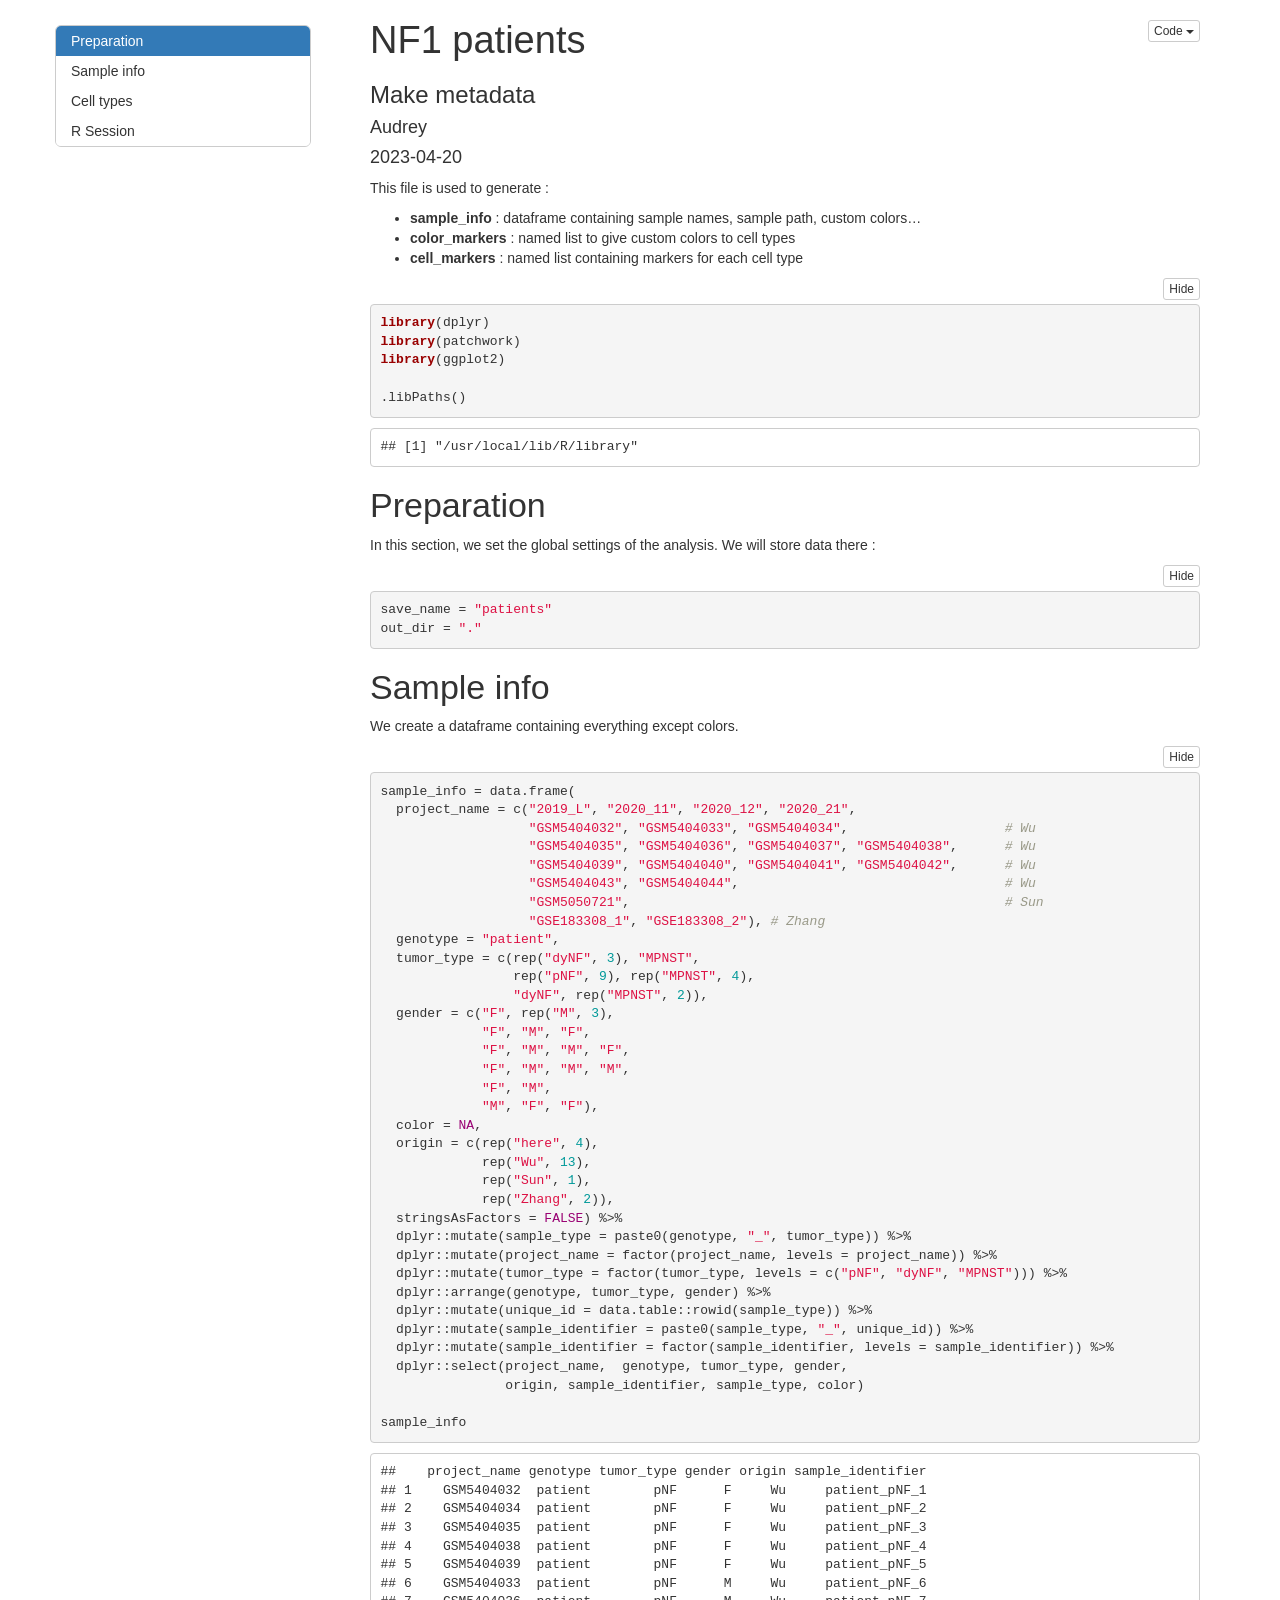
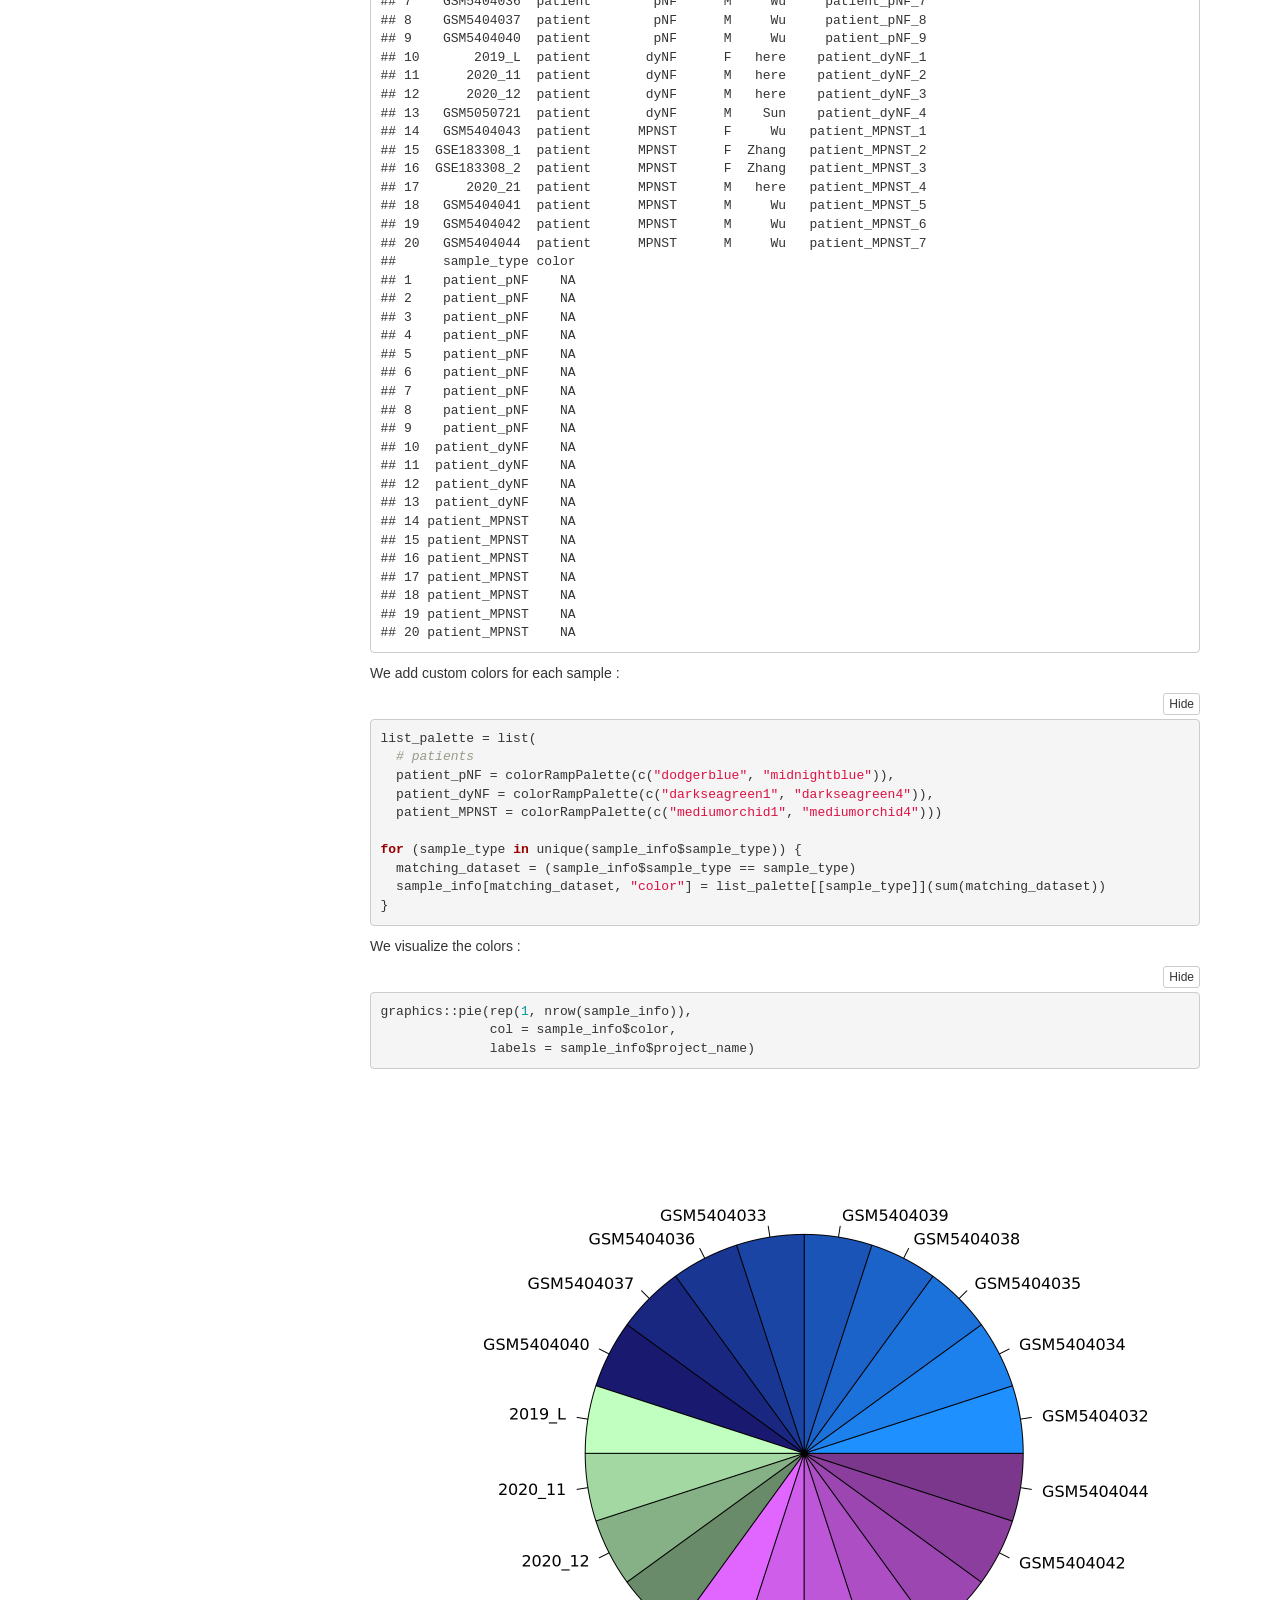
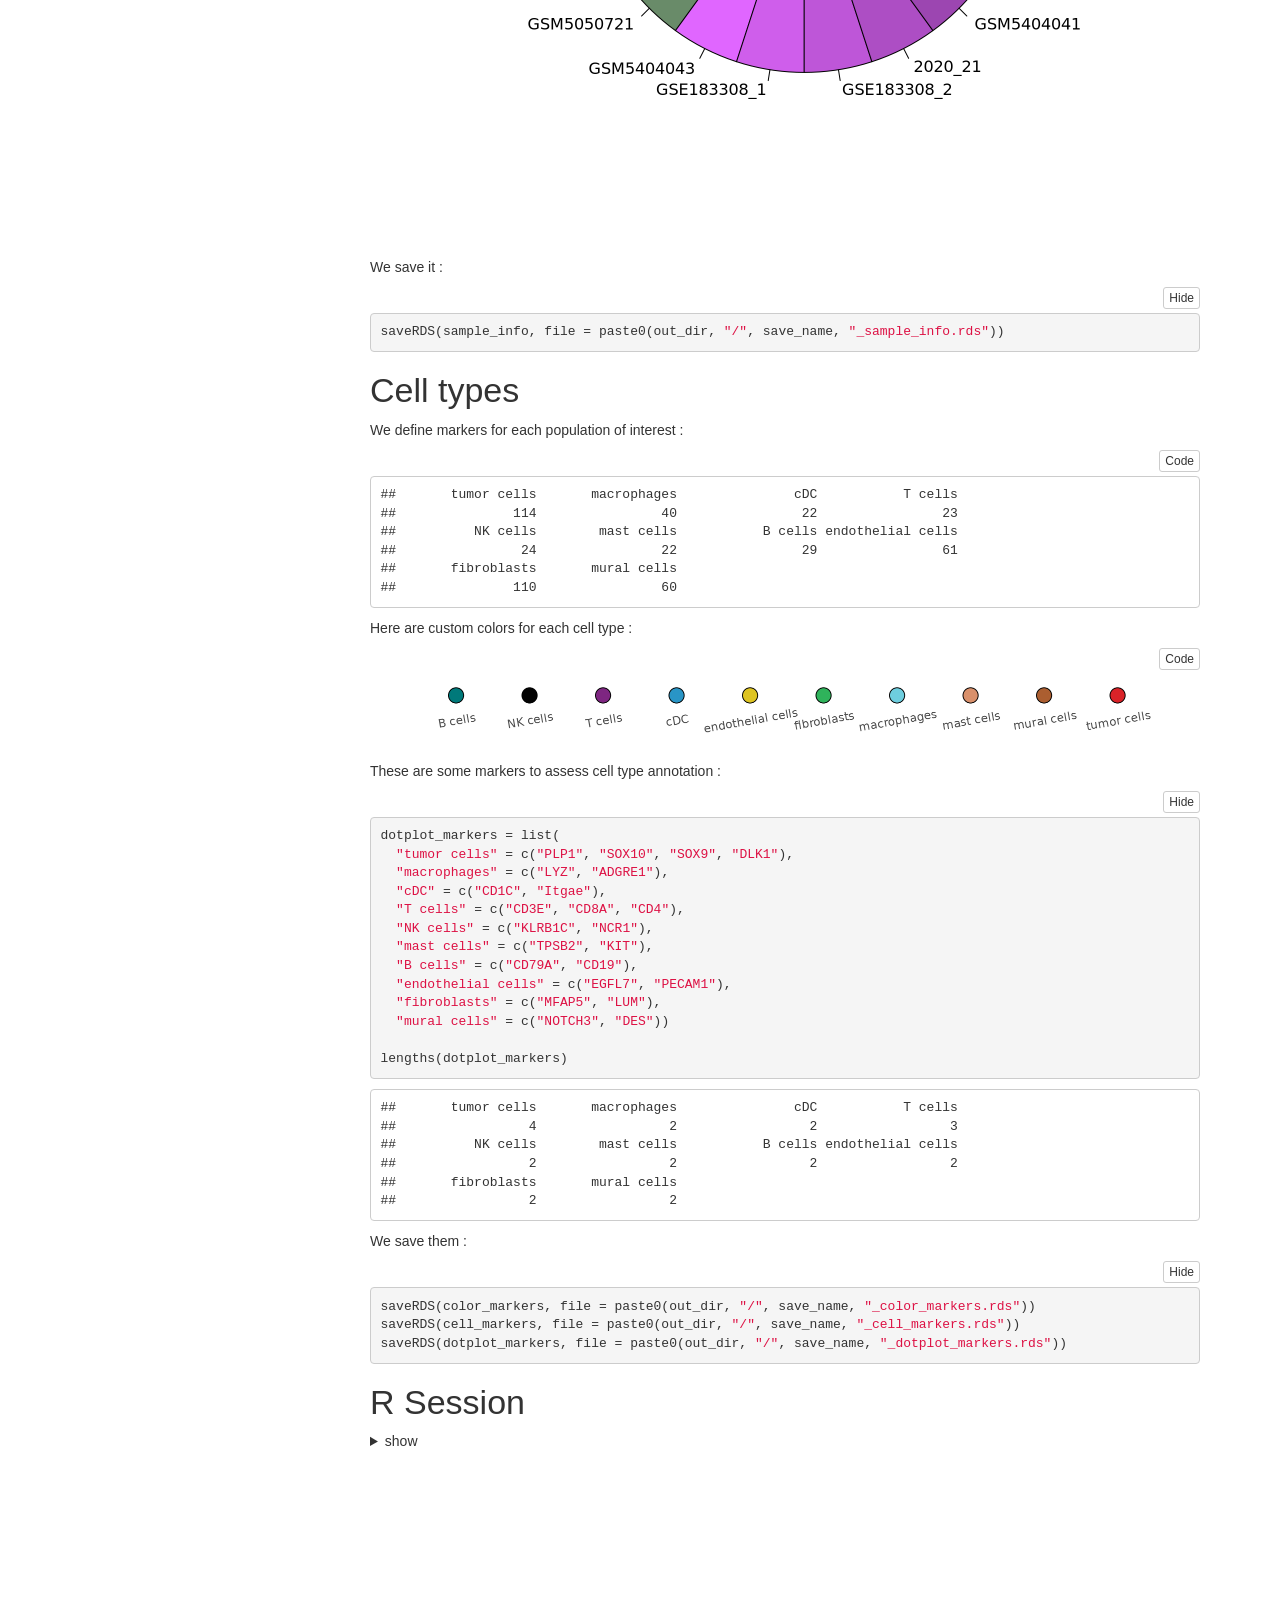
==== 2_patients/1_metadata/1_build_metadata.html @ 5255c6df "Mice tumor cells and patients" ====
<!DOCTYPE html>

<html>

<head>

<meta charset="utf-8" />
<meta name="generator" content="pandoc" />
<meta http-equiv="X-UA-Compatible" content="IE=EDGE" />


<meta name="author" content="Audrey" />

<meta name="date" content="2023-04-20" />

<title>NF1 patients</title>

<script>// Pandoc 2.9 adds attributes on both header and div. We remove the former (to
// be compatible with the behavior of Pandoc < 2.8).
document.addEventListener('DOMContentLoaded', function(e) {
  var hs = document.querySelectorAll("div.section[class*='level'] > :first-child");
  var i, h, a;
  for (i = 0; i < hs.length; i++) {
    h = hs[i];
    if (!/^h[1-6]$/i.test(h.tagName)) continue;  // it should be a header h1-h6
    a = h.attributes;
    while (a.length > 0) h.removeAttribute(a[0].name);
  }
});
</script>
<script>/*! jQuery v3.6.0 | (c) OpenJS Foundation and other contributors | jquery.org/license */
!function(e,t){"use strict";"object"==typeof module&&"object"==typeof module.exports?module.exports=e.document?t(e,!0):function(e){if(!e.document)throw new Error("jQuery requires a window with a document");return t(e)}:t(e)}("undefined"!=typeof window?window:this,function(C,e){"use strict";var t=[],r=Object.getPrototypeOf,s=t.slice,g=t.flat?function(e){return t.flat.call(e)}:function(e){return t.concat.apply([],e)},u=t.push,i=t.indexOf,n={},o=n.toString,v=n.hasOwnProperty,a=v.toString,l=a.call(Object),y={},m=function(e){return"function"==typeof e&&"number"!=typeof e.nodeType&&"function"!=typeof e.item},x=function(e){return null!=e&&e===e.window},E=C.document,c={type:!0,src:!0,nonce:!0,noModule:!0};function b(e,t,n){var r,i,o=(n=n||E).createElement("script");if(o.text=e,t)for(r in c)(i=t[r]||t.getAttribute&&t.getAttribute(r))&&o.setAttribute(r,i);n.head.appendChild(o).parentNode.removeChild(o)}function w(e){return null==e?e+"":"object"==typeof e||"function"==typeof e?n[o.call(e)]||"object":typeof e}var f="3.6.0",S=function(e,t){return new S.fn.init(e,t)};function p(e){var t=!!e&&"length"in e&&e.length,n=w(e);return!m(e)&&!x(e)&&("array"===n||0===t||"number"==typeof t&&0<t&&t-1 in e)}S.fn=S.prototype={jquery:f,constructor:S,length:0,toArray:function(){return s.call(this)},get:function(e){return null==e?s.call(this):e<0?this[e+this.length]:this[e]},pushStack:function(e){var t=S.merge(this.constructor(),e);return t.prevObject=this,t},each:function(e){return S.each(this,e)},map:function(n){return this.pushStack(S.map(this,function(e,t){return n.call(e,t,e)}))},slice:function(){return this.pushStack(s.apply(this,arguments))},first:function(){return this.eq(0)},last:function(){return this.eq(-1)},even:function(){return this.pushStack(S.grep(this,function(e,t){return(t+1)%2}))},odd:function(){return this.pushStack(S.grep(this,function(e,t){return t%2}))},eq:function(e){var t=this.length,n=+e+(e<0?t:0);return this.pushStack(0<=n&&n<t?[this[n]]:[])},end:function(){return this.prevObject||this.constructor()},push:u,sort:t.sort,splice:t.splice},S.extend=S.fn.extend=function(){var e,t,n,r,i,o,a=arguments[0]||{},s=1,u=arguments.length,l=!1;for("boolean"==typeof a&&(l=a,a=arguments[s]||{},s++),"object"==typeof a||m(a)||(a={}),s===u&&(a=this,s--);s<u;s++)if(null!=(e=arguments[s]))for(t in e)r=e[t],"__proto__"!==t&&a!==r&&(l&&r&&(S.isPlainObject(r)||(i=Array.isArray(r)))?(n=a[t],o=i&&!Array.isArray(n)?[]:i||S.isPlainObject(n)?n:{},i=!1,a[t]=S.extend(l,o,r)):void 0!==r&&(a[t]=r));return a},S.extend({expando:"jQuery"+(f+Math.random()).replace(/\D/g,""),isReady:!0,error:function(e){throw new Error(e)},noop:function(){},isPlainObject:function(e){var t,n;return!(!e||"[object Object]"!==o.call(e))&&(!(t=r(e))||"function"==typeof(n=v.call(t,"constructor")&&t.constructor)&&a.call(n)===l)},isEmptyObject:function(e){var t;for(t in e)return!1;return!0},globalEval:function(e,t,n){b(e,{nonce:t&&t.nonce},n)},each:function(e,t){var n,r=0;if(p(e)){for(n=e.length;r<n;r++)if(!1===t.call(e[r],r,e[r]))break}else for(r in e)if(!1===t.call(e[r],r,e[r]))break;return e},makeArray:function(e,t){var n=t||[];return null!=e&&(p(Object(e))?S.merge(n,"string"==typeof e?[e]:e):u.call(n,e)),n},inArray:function(e,t,n){return null==t?-1:i.call(t,e,n)},merge:function(e,t){for(var n=+t.length,r=0,i=e.length;r<n;r++)e[i++]=t[r];return e.length=i,e},grep:function(e,t,n){for(var r=[],i=0,o=e.length,a=!n;i<o;i++)!t(e[i],i)!==a&&r.push(e[i]);return r},map:function(e,t,n){var r,i,o=0,a=[];if(p(e))for(r=e.length;o<r;o++)null!=(i=t(e[o],o,n))&&a.push(i);else for(o in e)null!=(i=t(e[o],o,n))&&a.push(i);return g(a)},guid:1,support:y}),"function"==typeof Symbol&&(S.fn[Symbol.iterator]=t[Symbol.iterator]),S.each("Boolean Number String Function Array Date RegExp Object Error Symbol".split(" "),function(e,t){n["[object "+t+"]"]=t.toLowerCase()});var d=function(n){var e,d,b,o,i,h,f,g,w,u,l,T,C,a,E,v,s,c,y,S="sizzle"+1*new Date,p=n.document,k=0,r=0,m=ue(),x=ue(),A=ue(),N=ue(),j=function(e,t){return e===t&&(l=!0),0},D={}.hasOwnProperty,t=[],q=t.pop,L=t.push,H=t.push,O=t.slice,P=function(e,t){for(var n=0,r=e.length;n<r;n++)if(e[n]===t)return n;return-1},R="checked|selected|async|autofocus|autoplay|controls|defer|disabled|hidden|ismap|loop|multiple|open|readonly|required|scoped",M="[\\x20\\t\\r\\n\\f]",I="(?:\\\\[\\da-fA-F]{1,6}"+M+"?|\\\\[^\\r\\n\\f]|[\\w-]|[^\0-\\x7f])+",W="\\["+M+"*("+I+")(?:"+M+"*([*^$|!~]?=)"+M+"*(?:'((?:\\\\.|[^\\\\'])*)'|\"((?:\\\\.|[^\\\\\"])*)\"|("+I+"))|)"+M+"*\\]",F=":("+I+")(?:\\((('((?:\\\\.|[^\\\\'])*)'|\"((?:\\\\.|[^\\\\\"])*)\")|((?:\\\\.|[^\\\\()[\\]]|"+W+")*)|.*)\\)|)",B=new RegExp(M+"+","g"),$=new RegExp("^"+M+"+|((?:^|[^\\\\])(?:\\\\.)*)"+M+"+$","g"),_=new RegExp("^"+M+"*,"+M+"*"),z=new RegExp("^"+M+"*([>+~]|"+M+")"+M+"*"),U=new RegExp(M+"|>"),X=new RegExp(F),V=new RegExp("^"+I+"$"),G={ID:new RegExp("^#("+I+")"),CLASS:new RegExp("^\\.("+I+")"),TAG:new RegExp("^("+I+"|[*])"),ATTR:new RegExp("^"+W),PSEUDO:new RegExp("^"+F),CHILD:new RegExp("^:(only|first|last|nth|nth-last)-(child|of-type)(?:\\("+M+"*(even|odd|(([+-]|)(\\d*)n|)"+M+"*(?:([+-]|)"+M+"*(\\d+)|))"+M+"*\\)|)","i"),bool:new RegExp("^(?:"+R+")$","i"),needsContext:new RegExp("^"+M+"*[>+~]|:(even|odd|eq|gt|lt|nth|first|last)(?:\\("+M+"*((?:-\\d)?\\d*)"+M+"*\\)|)(?=[^-]|$)","i")},Y=/HTML$/i,Q=/^(?:input|select|textarea|button)$/i,J=/^h\d$/i,K=/^[^{]+\{\s*\[native \w/,Z=/^(?:#([\w-]+)|(\w+)|\.([\w-]+))$/,ee=/[+~]/,te=new RegExp("\\\\[\\da-fA-F]{1,6}"+M+"?|\\\\([^\\r\\n\\f])","g"),ne=function(e,t){var n="0x"+e.slice(1)-65536;return t||(n<0?String.fromCharCode(n+65536):String.fromCharCode(n>>10|55296,1023&n|56320))},re=/([\0-\x1f\x7f]|^-?\d)|^-$|[^\0-\x1f\x7f-\uFFFF\w-]/g,ie=function(e,t){return t?"\0"===e?"\ufffd":e.slice(0,-1)+"\\"+e.charCodeAt(e.length-1).toString(16)+" ":"\\"+e},oe=function(){T()},ae=be(function(e){return!0===e.disabled&&"fieldset"===e.nodeName.toLowerCase()},{dir:"parentNode",next:"legend"});try{H.apply(t=O.call(p.childNodes),p.childNodes),t[p.childNodes.length].nodeType}catch(e){H={apply:t.length?function(e,t){L.apply(e,O.call(t))}:function(e,t){var n=e.length,r=0;while(e[n++]=t[r++]);e.length=n-1}}}function se(t,e,n,r){var i,o,a,s,u,l,c,f=e&&e.ownerDocument,p=e?e.nodeType:9;if(n=n||[],"string"!=typeof t||!t||1!==p&&9!==p&&11!==p)return n;if(!r&&(T(e),e=e||C,E)){if(11!==p&&(u=Z.exec(t)))if(i=u[1]){if(9===p){if(!(a=e.getElementById(i)))return n;if(a.id===i)return n.push(a),n}else if(f&&(a=f.getElementById(i))&&y(e,a)&&a.id===i)return n.push(a),n}else{if(u[2])return H.apply(n,e.getElementsByTagName(t)),n;if((i=u[3])&&d.getElementsByClassName&&e.getElementsByClassName)return H.apply(n,e.getElementsByClassName(i)),n}if(d.qsa&&!N[t+" "]&&(!v||!v.test(t))&&(1!==p||"object"!==e.nodeName.toLowerCase())){if(c=t,f=e,1===p&&(U.test(t)||z.test(t))){(f=ee.test(t)&&ye(e.parentNode)||e)===e&&d.scope||((s=e.getAttribute("id"))?s=s.replace(re,ie):e.setAttribute("id",s=S)),o=(l=h(t)).length;while(o--)l[o]=(s?"#"+s:":scope")+" "+xe(l[o]);c=l.join(",")}try{return H.apply(n,f.querySelectorAll(c)),n}catch(e){N(t,!0)}finally{s===S&&e.removeAttribute("id")}}}return g(t.replace($,"$1"),e,n,r)}function ue(){var r=[];return function e(t,n){return r.push(t+" ")>b.cacheLength&&delete e[r.shift()],e[t+" "]=n}}function le(e){return e[S]=!0,e}function ce(e){var t=C.createElement("fieldset");try{return!!e(t)}catch(e){return!1}finally{t.parentNode&&t.parentNode.removeChild(t),t=null}}function fe(e,t){var n=e.split("|"),r=n.length;while(r--)b.attrHandle[n[r]]=t}function pe(e,t){var n=t&&e,r=n&&1===e.nodeType&&1===t.nodeType&&e.sourceIndex-t.sourceIndex;if(r)return r;if(n)while(n=n.nextSibling)if(n===t)return-1;return e?1:-1}function de(t){return function(e){return"input"===e.nodeName.toLowerCase()&&e.type===t}}function he(n){return function(e){var t=e.nodeName.toLowerCase();return("input"===t||"button"===t)&&e.type===n}}function ge(t){return function(e){return"form"in e?e.parentNode&&!1===e.disabled?"label"in e?"label"in e.parentNode?e.parentNode.disabled===t:e.disabled===t:e.isDisabled===t||e.isDisabled!==!t&&ae(e)===t:e.disabled===t:"label"in e&&e.disabled===t}}function ve(a){return le(function(o){return o=+o,le(function(e,t){var n,r=a([],e.length,o),i=r.length;while(i--)e[n=r[i]]&&(e[n]=!(t[n]=e[n]))})})}function ye(e){return e&&"undefined"!=typeof e.getElementsByTagName&&e}for(e in d=se.support={},i=se.isXML=function(e){var t=e&&e.namespaceURI,n=e&&(e.ownerDocument||e).documentElement;return!Y.test(t||n&&n.nodeName||"HTML")},T=se.setDocument=function(e){var t,n,r=e?e.ownerDocument||e:p;return r!=C&&9===r.nodeType&&r.documentElement&&(a=(C=r).documentElement,E=!i(C),p!=C&&(n=C.defaultView)&&n.top!==n&&(n.addEventListener?n.addEventListener("unload",oe,!1):n.attachEvent&&n.attachEvent("onunload",oe)),d.scope=ce(function(e){return a.appendChild(e).appendChild(C.createElement("div")),"undefined"!=typeof e.querySelectorAll&&!e.querySelectorAll(":scope fieldset div").length}),d.attributes=ce(function(e){return e.className="i",!e.getAttribute("className")}),d.getElementsByTagName=ce(function(e){return e.appendChild(C.createComment("")),!e.getElementsByTagName("*").length}),d.getElementsByClassName=K.test(C.getElementsByClassName),d.getById=ce(function(e){return a.appendChild(e).id=S,!C.getElementsByName||!C.getElementsByName(S).length}),d.getById?(b.filter.ID=function(e){var t=e.replace(te,ne);return function(e){return e.getAttribute("id")===t}},b.find.ID=function(e,t){if("undefined"!=typeof t.getElementById&&E){var n=t.getElementById(e);return n?[n]:[]}}):(b.filter.ID=function(e){var n=e.replace(te,ne);return function(e){var t="undefined"!=typeof e.getAttributeNode&&e.getAttributeNode("id");return t&&t.value===n}},b.find.ID=function(e,t){if("undefined"!=typeof t.getElementById&&E){var n,r,i,o=t.getElementById(e);if(o){if((n=o.getAttributeNode("id"))&&n.value===e)return[o];i=t.getElementsByName(e),r=0;while(o=i[r++])if((n=o.getAttributeNode("id"))&&n.value===e)return[o]}return[]}}),b.find.TAG=d.getElementsByTagName?function(e,t){return"undefined"!=typeof t.getElementsByTagName?t.getElementsByTagName(e):d.qsa?t.querySelectorAll(e):void 0}:function(e,t){var n,r=[],i=0,o=t.getElementsByTagName(e);if("*"===e){while(n=o[i++])1===n.nodeType&&r.push(n);return r}return o},b.find.CLASS=d.getElementsByClassName&&function(e,t){if("undefined"!=typeof t.getElementsByClassName&&E)return t.getElementsByClassName(e)},s=[],v=[],(d.qsa=K.test(C.querySelectorAll))&&(ce(function(e){var t;a.appendChild(e).innerHTML="<a id='"+S+"'></a><select id='"+S+"-\r\\' msallowcapture=''><option selected=''></option></select>",e.querySelectorAll("[msallowcapture^='']").length&&v.push("[*^$]="+M+"*(?:''|\"\")"),e.querySelectorAll("[selected]").length||v.push("\\["+M+"*(?:value|"+R+")"),e.querySelectorAll("[id~="+S+"-]").length||v.push("~="),(t=C.createElement("input")).setAttribute("name",""),e.appendChild(t),e.querySelectorAll("[name='']").length||v.push("\\["+M+"*name"+M+"*="+M+"*(?:''|\"\")"),e.querySelectorAll(":checked").length||v.push(":checked"),e.querySelectorAll("a#"+S+"+*").length||v.push(".#.+[+~]"),e.querySelectorAll("\\\f"),v.push("[\\r\\n\\f]")}),ce(function(e){e.innerHTML="<a href='' disabled='disabled'></a><select disabled='disabled'><option/></select>";var t=C.createElement("input");t.setAttribute("type","hidden"),e.appendChild(t).setAttribute("name","D"),e.querySelectorAll("[name=d]").length&&v.push("name"+M+"*[*^$|!~]?="),2!==e.querySelectorAll(":enabled").length&&v.push(":enabled",":disabled"),a.appendChild(e).disabled=!0,2!==e.querySelectorAll(":disabled").length&&v.push(":enabled",":disabled"),e.querySelectorAll("*,:x"),v.push(",.*:")})),(d.matchesSelector=K.test(c=a.matches||a.webkitMatchesSelector||a.mozMatchesSelector||a.oMatchesSelector||a.msMatchesSelector))&&ce(function(e){d.disconnectedMatch=c.call(e,"*"),c.call(e,"[s!='']:x"),s.push("!=",F)}),v=v.length&&new RegExp(v.join("|")),s=s.length&&new RegExp(s.join("|")),t=K.test(a.compareDocumentPosition),y=t||K.test(a.contains)?function(e,t){var n=9===e.nodeType?e.documentElement:e,r=t&&t.parentNode;return e===r||!(!r||1!==r.nodeType||!(n.contains?n.contains(r):e.compareDocumentPosition&&16&e.compareDocumentPosition(r)))}:function(e,t){if(t)while(t=t.parentNode)if(t===e)return!0;return!1},j=t?function(e,t){if(e===t)return l=!0,0;var n=!e.compareDocumentPosition-!t.compareDocumentPosition;return n||(1&(n=(e.ownerDocument||e)==(t.ownerDocument||t)?e.compareDocumentPosition(t):1)||!d.sortDetached&&t.compareDocumentPosition(e)===n?e==C||e.ownerDocument==p&&y(p,e)?-1:t==C||t.ownerDocument==p&&y(p,t)?1:u?P(u,e)-P(u,t):0:4&n?-1:1)}:function(e,t){if(e===t)return l=!0,0;var n,r=0,i=e.parentNode,o=t.parentNode,a=[e],s=[t];if(!i||!o)return e==C?-1:t==C?1:i?-1:o?1:u?P(u,e)-P(u,t):0;if(i===o)return pe(e,t);n=e;while(n=n.parentNode)a.unshift(n);n=t;while(n=n.parentNode)s.unshift(n);while(a[r]===s[r])r++;return r?pe(a[r],s[r]):a[r]==p?-1:s[r]==p?1:0}),C},se.matches=function(e,t){return se(e,null,null,t)},se.matchesSelector=function(e,t){if(T(e),d.matchesSelector&&E&&!N[t+" "]&&(!s||!s.test(t))&&(!v||!v.test(t)))try{var n=c.call(e,t);if(n||d.disconnectedMatch||e.document&&11!==e.document.nodeType)return n}catch(e){N(t,!0)}return 0<se(t,C,null,[e]).length},se.contains=function(e,t){return(e.ownerDocument||e)!=C&&T(e),y(e,t)},se.attr=function(e,t){(e.ownerDocument||e)!=C&&T(e);var n=b.attrHandle[t.toLowerCase()],r=n&&D.call(b.attrHandle,t.toLowerCase())?n(e,t,!E):void 0;return void 0!==r?r:d.attributes||!E?e.getAttribute(t):(r=e.getAttributeNode(t))&&r.specified?r.value:null},se.escape=function(e){return(e+"").replace(re,ie)},se.error=function(e){throw new Error("Syntax error, unrecognized expression: "+e)},se.uniqueSort=function(e){var t,n=[],r=0,i=0;if(l=!d.detectDuplicates,u=!d.sortStable&&e.slice(0),e.sort(j),l){while(t=e[i++])t===e[i]&&(r=n.push(i));while(r--)e.splice(n[r],1)}return u=null,e},o=se.getText=function(e){var t,n="",r=0,i=e.nodeType;if(i){if(1===i||9===i||11===i){if("string"==typeof e.textContent)return e.textContent;for(e=e.firstChild;e;e=e.nextSibling)n+=o(e)}else if(3===i||4===i)return e.nodeValue}else while(t=e[r++])n+=o(t);return n},(b=se.selectors={cacheLength:50,createPseudo:le,match:G,attrHandle:{},find:{},relative:{">":{dir:"parentNode",first:!0}," ":{dir:"parentNode"},"+":{dir:"previousSibling",first:!0},"~":{dir:"previousSibling"}},preFilter:{ATTR:function(e){return e[1]=e[1].replace(te,ne),e[3]=(e[3]||e[4]||e[5]||"").replace(te,ne),"~="===e[2]&&(e[3]=" "+e[3]+" "),e.slice(0,4)},CHILD:function(e){return e[1]=e[1].toLowerCase(),"nth"===e[1].slice(0,3)?(e[3]||se.error(e[0]),e[4]=+(e[4]?e[5]+(e[6]||1):2*("even"===e[3]||"odd"===e[3])),e[5]=+(e[7]+e[8]||"odd"===e[3])):e[3]&&se.error(e[0]),e},PSEUDO:function(e){var t,n=!e[6]&&e[2];return G.CHILD.test(e[0])?null:(e[3]?e[2]=e[4]||e[5]||"":n&&X.test(n)&&(t=h(n,!0))&&(t=n.indexOf(")",n.length-t)-n.length)&&(e[0]=e[0].slice(0,t),e[2]=n.slice(0,t)),e.slice(0,3))}},filter:{TAG:function(e){var t=e.replace(te,ne).toLowerCase();return"*"===e?function(){return!0}:function(e){return e.nodeName&&e.nodeName.toLowerCase()===t}},CLASS:function(e){var t=m[e+" "];return t||(t=new RegExp("(^|"+M+")"+e+"("+M+"|$)"))&&m(e,function(e){return t.test("string"==typeof e.className&&e.className||"undefined"!=typeof e.getAttribute&&e.getAttribute("class")||"")})},ATTR:function(n,r,i){return function(e){var t=se.attr(e,n);return null==t?"!="===r:!r||(t+="","="===r?t===i:"!="===r?t!==i:"^="===r?i&&0===t.indexOf(i):"*="===r?i&&-1<t.indexOf(i):"$="===r?i&&t.slice(-i.length)===i:"~="===r?-1<(" "+t.replace(B," ")+" ").indexOf(i):"|="===r&&(t===i||t.slice(0,i.length+1)===i+"-"))}},CHILD:function(h,e,t,g,v){var y="nth"!==h.slice(0,3),m="last"!==h.slice(-4),x="of-type"===e;return 1===g&&0===v?function(e){return!!e.parentNode}:function(e,t,n){var r,i,o,a,s,u,l=y!==m?"nextSibling":"previousSibling",c=e.parentNode,f=x&&e.nodeName.toLowerCase(),p=!n&&!x,d=!1;if(c){if(y){while(l){a=e;while(a=a[l])if(x?a.nodeName.toLowerCase()===f:1===a.nodeType)return!1;u=l="only"===h&&!u&&"nextSibling"}return!0}if(u=[m?c.firstChild:c.lastChild],m&&p){d=(s=(r=(i=(o=(a=c)[S]||(a[S]={}))[a.uniqueID]||(o[a.uniqueID]={}))[h]||[])[0]===k&&r[1])&&r[2],a=s&&c.childNodes[s];while(a=++s&&a&&a[l]||(d=s=0)||u.pop())if(1===a.nodeType&&++d&&a===e){i[h]=[k,s,d];break}}else if(p&&(d=s=(r=(i=(o=(a=e)[S]||(a[S]={}))[a.uniqueID]||(o[a.uniqueID]={}))[h]||[])[0]===k&&r[1]),!1===d)while(a=++s&&a&&a[l]||(d=s=0)||u.pop())if((x?a.nodeName.toLowerCase()===f:1===a.nodeType)&&++d&&(p&&((i=(o=a[S]||(a[S]={}))[a.uniqueID]||(o[a.uniqueID]={}))[h]=[k,d]),a===e))break;return(d-=v)===g||d%g==0&&0<=d/g}}},PSEUDO:function(e,o){var t,a=b.pseudos[e]||b.setFilters[e.toLowerCase()]||se.error("unsupported pseudo: "+e);return a[S]?a(o):1<a.length?(t=[e,e,"",o],b.setFilters.hasOwnProperty(e.toLowerCase())?le(function(e,t){var n,r=a(e,o),i=r.length;while(i--)e[n=P(e,r[i])]=!(t[n]=r[i])}):function(e){return a(e,0,t)}):a}},pseudos:{not:le(function(e){var r=[],i=[],s=f(e.replace($,"$1"));return s[S]?le(function(e,t,n,r){var i,o=s(e,null,r,[]),a=e.length;while(a--)(i=o[a])&&(e[a]=!(t[a]=i))}):function(e,t,n){return r[0]=e,s(r,null,n,i),r[0]=null,!i.pop()}}),has:le(function(t){return function(e){return 0<se(t,e).length}}),contains:le(function(t){return t=t.replace(te,ne),function(e){return-1<(e.textContent||o(e)).indexOf(t)}}),lang:le(function(n){return V.test(n||"")||se.error("unsupported lang: "+n),n=n.replace(te,ne).toLowerCase(),function(e){var t;do{if(t=E?e.lang:e.getAttribute("xml:lang")||e.getAttribute("lang"))return(t=t.toLowerCase())===n||0===t.indexOf(n+"-")}while((e=e.parentNode)&&1===e.nodeType);return!1}}),target:function(e){var t=n.location&&n.location.hash;return t&&t.slice(1)===e.id},root:function(e){return e===a},focus:function(e){return e===C.activeElement&&(!C.hasFocus||C.hasFocus())&&!!(e.type||e.href||~e.tabIndex)},enabled:ge(!1),disabled:ge(!0),checked:function(e){var t=e.nodeName.toLowerCase();return"input"===t&&!!e.checked||"option"===t&&!!e.selected},selected:function(e){return e.parentNode&&e.parentNode.selectedIndex,!0===e.selected},empty:function(e){for(e=e.firstChild;e;e=e.nextSibling)if(e.nodeType<6)return!1;return!0},parent:function(e){return!b.pseudos.empty(e)},header:function(e){return J.test(e.nodeName)},input:function(e){return Q.test(e.nodeName)},button:function(e){var t=e.nodeName.toLowerCase();return"input"===t&&"button"===e.type||"button"===t},text:function(e){var t;return"input"===e.nodeName.toLowerCase()&&"text"===e.type&&(null==(t=e.getAttribute("type"))||"text"===t.toLowerCase())},first:ve(function(){return[0]}),last:ve(function(e,t){return[t-1]}),eq:ve(function(e,t,n){return[n<0?n+t:n]}),even:ve(function(e,t){for(var n=0;n<t;n+=2)e.push(n);return e}),odd:ve(function(e,t){for(var n=1;n<t;n+=2)e.push(n);return e}),lt:ve(function(e,t,n){for(var r=n<0?n+t:t<n?t:n;0<=--r;)e.push(r);return e}),gt:ve(function(e,t,n){for(var r=n<0?n+t:n;++r<t;)e.push(r);return e})}}).pseudos.nth=b.pseudos.eq,{radio:!0,checkbox:!0,file:!0,password:!0,image:!0})b.pseudos[e]=de(e);for(e in{submit:!0,reset:!0})b.pseudos[e]=he(e);function me(){}function xe(e){for(var t=0,n=e.length,r="";t<n;t++)r+=e[t].value;return r}function be(s,e,t){var u=e.dir,l=e.next,c=l||u,f=t&&"parentNode"===c,p=r++;return e.first?function(e,t,n){while(e=e[u])if(1===e.nodeType||f)return s(e,t,n);return!1}:function(e,t,n){var r,i,o,a=[k,p];if(n){while(e=e[u])if((1===e.nodeType||f)&&s(e,t,n))return!0}else while(e=e[u])if(1===e.nodeType||f)if(i=(o=e[S]||(e[S]={}))[e.uniqueID]||(o[e.uniqueID]={}),l&&l===e.nodeName.toLowerCase())e=e[u]||e;else{if((r=i[c])&&r[0]===k&&r[1]===p)return a[2]=r[2];if((i[c]=a)[2]=s(e,t,n))return!0}return!1}}function we(i){return 1<i.length?function(e,t,n){var r=i.length;while(r--)if(!i[r](e,t,n))return!1;return!0}:i[0]}function Te(e,t,n,r,i){for(var o,a=[],s=0,u=e.length,l=null!=t;s<u;s++)(o=e[s])&&(n&&!n(o,r,i)||(a.push(o),l&&t.push(s)));return a}function Ce(d,h,g,v,y,e){return v&&!v[S]&&(v=Ce(v)),y&&!y[S]&&(y=Ce(y,e)),le(function(e,t,n,r){var i,o,a,s=[],u=[],l=t.length,c=e||function(e,t,n){for(var r=0,i=t.length;r<i;r++)se(e,t[r],n);return n}(h||"*",n.nodeType?[n]:n,[]),f=!d||!e&&h?c:Te(c,s,d,n,r),p=g?y||(e?d:l||v)?[]:t:f;if(g&&g(f,p,n,r),v){i=Te(p,u),v(i,[],n,r),o=i.length;while(o--)(a=i[o])&&(p[u[o]]=!(f[u[o]]=a))}if(e){if(y||d){if(y){i=[],o=p.length;while(o--)(a=p[o])&&i.push(f[o]=a);y(null,p=[],i,r)}o=p.length;while(o--)(a=p[o])&&-1<(i=y?P(e,a):s[o])&&(e[i]=!(t[i]=a))}}else p=Te(p===t?p.splice(l,p.length):p),y?y(null,t,p,r):H.apply(t,p)})}function Ee(e){for(var i,t,n,r=e.length,o=b.relative[e[0].type],a=o||b.relative[" "],s=o?1:0,u=be(function(e){return e===i},a,!0),l=be(function(e){return-1<P(i,e)},a,!0),c=[function(e,t,n){var r=!o&&(n||t!==w)||((i=t).nodeType?u(e,t,n):l(e,t,n));return i=null,r}];s<r;s++)if(t=b.relative[e[s].type])c=[be(we(c),t)];else{if((t=b.filter[e[s].type].apply(null,e[s].matches))[S]){for(n=++s;n<r;n++)if(b.relative[e[n].type])break;return Ce(1<s&&we(c),1<s&&xe(e.slice(0,s-1).concat({value:" "===e[s-2].type?"*":""})).replace($,"$1"),t,s<n&&Ee(e.slice(s,n)),n<r&&Ee(e=e.slice(n)),n<r&&xe(e))}c.push(t)}return we(c)}return me.prototype=b.filters=b.pseudos,b.setFilters=new me,h=se.tokenize=function(e,t){var n,r,i,o,a,s,u,l=x[e+" "];if(l)return t?0:l.slice(0);a=e,s=[],u=b.preFilter;while(a){for(o in n&&!(r=_.exec(a))||(r&&(a=a.slice(r[0].length)||a),s.push(i=[])),n=!1,(r=z.exec(a))&&(n=r.shift(),i.push({value:n,type:r[0].replace($," ")}),a=a.slice(n.length)),b.filter)!(r=G[o].exec(a))||u[o]&&!(r=u[o](r))||(n=r.shift(),i.push({value:n,type:o,matches:r}),a=a.slice(n.length));if(!n)break}return t?a.length:a?se.error(e):x(e,s).slice(0)},f=se.compile=function(e,t){var n,v,y,m,x,r,i=[],o=[],a=A[e+" "];if(!a){t||(t=h(e)),n=t.length;while(n--)(a=Ee(t[n]))[S]?i.push(a):o.push(a);(a=A(e,(v=o,m=0<(y=i).length,x=0<v.length,r=function(e,t,n,r,i){var o,a,s,u=0,l="0",c=e&&[],f=[],p=w,d=e||x&&b.find.TAG("*",i),h=k+=null==p?1:Math.random()||.1,g=d.length;for(i&&(w=t==C||t||i);l!==g&&null!=(o=d[l]);l++){if(x&&o){a=0,t||o.ownerDocument==C||(T(o),n=!E);while(s=v[a++])if(s(o,t||C,n)){r.push(o);break}i&&(k=h)}m&&((o=!s&&o)&&u--,e&&c.push(o))}if(u+=l,m&&l!==u){a=0;while(s=y[a++])s(c,f,t,n);if(e){if(0<u)while(l--)c[l]||f[l]||(f[l]=q.call(r));f=Te(f)}H.apply(r,f),i&&!e&&0<f.length&&1<u+y.length&&se.uniqueSort(r)}return i&&(k=h,w=p),c},m?le(r):r))).selector=e}return a},g=se.select=function(e,t,n,r){var i,o,a,s,u,l="function"==typeof e&&e,c=!r&&h(e=l.selector||e);if(n=n||[],1===c.length){if(2<(o=c[0]=c[0].slice(0)).length&&"ID"===(a=o[0]).type&&9===t.nodeType&&E&&b.relative[o[1].type]){if(!(t=(b.find.ID(a.matches[0].replace(te,ne),t)||[])[0]))return n;l&&(t=t.parentNode),e=e.slice(o.shift().value.length)}i=G.needsContext.test(e)?0:o.length;while(i--){if(a=o[i],b.relative[s=a.type])break;if((u=b.find[s])&&(r=u(a.matches[0].replace(te,ne),ee.test(o[0].type)&&ye(t.parentNode)||t))){if(o.splice(i,1),!(e=r.length&&xe(o)))return H.apply(n,r),n;break}}}return(l||f(e,c))(r,t,!E,n,!t||ee.test(e)&&ye(t.parentNode)||t),n},d.sortStable=S.split("").sort(j).join("")===S,d.detectDuplicates=!!l,T(),d.sortDetached=ce(function(e){return 1&e.compareDocumentPosition(C.createElement("fieldset"))}),ce(function(e){return e.innerHTML="<a href='#'></a>","#"===e.firstChild.getAttribute("href")})||fe("type|href|height|width",function(e,t,n){if(!n)return e.getAttribute(t,"type"===t.toLowerCase()?1:2)}),d.attributes&&ce(function(e){return e.innerHTML="<input/>",e.firstChild.setAttribute("value",""),""===e.firstChild.getAttribute("value")})||fe("value",function(e,t,n){if(!n&&"input"===e.nodeName.toLowerCase())return e.defaultValue}),ce(function(e){return null==e.getAttribute("disabled")})||fe(R,function(e,t,n){var r;if(!n)return!0===e[t]?t.toLowerCase():(r=e.getAttributeNode(t))&&r.specified?r.value:null}),se}(C);S.find=d,S.expr=d.selectors,S.expr[":"]=S.expr.pseudos,S.uniqueSort=S.unique=d.uniqueSort,S.text=d.getText,S.isXMLDoc=d.isXML,S.contains=d.contains,S.escapeSelector=d.escape;var h=function(e,t,n){var r=[],i=void 0!==n;while((e=e[t])&&9!==e.nodeType)if(1===e.nodeType){if(i&&S(e).is(n))break;r.push(e)}return r},T=function(e,t){for(var n=[];e;e=e.nextSibling)1===e.nodeType&&e!==t&&n.push(e);return n},k=S.expr.match.needsContext;function A(e,t){return e.nodeName&&e.nodeName.toLowerCase()===t.toLowerCase()}var N=/^<([a-z][^\/\0>:\x20\t\r\n\f]*)[\x20\t\r\n\f]*\/?>(?:<\/\1>|)$/i;function j(e,n,r){return m(n)?S.grep(e,function(e,t){return!!n.call(e,t,e)!==r}):n.nodeType?S.grep(e,function(e){return e===n!==r}):"string"!=typeof n?S.grep(e,function(e){return-1<i.call(n,e)!==r}):S.filter(n,e,r)}S.filter=function(e,t,n){var r=t[0];return n&&(e=":not("+e+")"),1===t.length&&1===r.nodeType?S.find.matchesSelector(r,e)?[r]:[]:S.find.matches(e,S.grep(t,function(e){return 1===e.nodeType}))},S.fn.extend({find:function(e){var t,n,r=this.length,i=this;if("string"!=typeof e)return this.pushStack(S(e).filter(function(){for(t=0;t<r;t++)if(S.contains(i[t],this))return!0}));for(n=this.pushStack([]),t=0;t<r;t++)S.find(e,i[t],n);return 1<r?S.uniqueSort(n):n},filter:function(e){return this.pushStack(j(this,e||[],!1))},not:function(e){return this.pushStack(j(this,e||[],!0))},is:function(e){return!!j(this,"string"==typeof e&&k.test(e)?S(e):e||[],!1).length}});var D,q=/^(?:\s*(<[\w\W]+>)[^>]*|#([\w-]+))$/;(S.fn.init=function(e,t,n){var r,i;if(!e)return this;if(n=n||D,"string"==typeof e){if(!(r="<"===e[0]&&">"===e[e.length-1]&&3<=e.length?[null,e,null]:q.exec(e))||!r[1]&&t)return!t||t.jquery?(t||n).find(e):this.constructor(t).find(e);if(r[1]){if(t=t instanceof S?t[0]:t,S.merge(this,S.parseHTML(r[1],t&&t.nodeType?t.ownerDocument||t:E,!0)),N.test(r[1])&&S.isPlainObject(t))for(r in t)m(this[r])?this[r](t[r]):this.attr(r,t[r]);return this}return(i=E.getElementById(r[2]))&&(this[0]=i,this.length=1),this}return e.nodeType?(this[0]=e,this.length=1,this):m(e)?void 0!==n.ready?n.ready(e):e(S):S.makeArray(e,this)}).prototype=S.fn,D=S(E);var L=/^(?:parents|prev(?:Until|All))/,H={children:!0,contents:!0,next:!0,prev:!0};function O(e,t){while((e=e[t])&&1!==e.nodeType);return e}S.fn.extend({has:function(e){var t=S(e,this),n=t.length;return this.filter(function(){for(var e=0;e<n;e++)if(S.contains(this,t[e]))return!0})},closest:function(e,t){var n,r=0,i=this.length,o=[],a="string"!=typeof e&&S(e);if(!k.test(e))for(;r<i;r++)for(n=this[r];n&&n!==t;n=n.parentNode)if(n.nodeType<11&&(a?-1<a.index(n):1===n.nodeType&&S.find.matchesSelector(n,e))){o.push(n);break}return this.pushStack(1<o.length?S.uniqueSort(o):o)},index:function(e){return e?"string"==typeof e?i.call(S(e),this[0]):i.call(this,e.jquery?e[0]:e):this[0]&&this[0].parentNode?this.first().prevAll().length:-1},add:function(e,t){return this.pushStack(S.uniqueSort(S.merge(this.get(),S(e,t))))},addBack:function(e){return this.add(null==e?this.prevObject:this.prevObject.filter(e))}}),S.each({parent:function(e){var t=e.parentNode;return t&&11!==t.nodeType?t:null},parents:function(e){return h(e,"parentNode")},parentsUntil:function(e,t,n){return h(e,"parentNode",n)},next:function(e){return O(e,"nextSibling")},prev:function(e){return O(e,"previousSibling")},nextAll:function(e){return h(e,"nextSibling")},prevAll:function(e){return h(e,"previousSibling")},nextUntil:function(e,t,n){return h(e,"nextSibling",n)},prevUntil:function(e,t,n){return h(e,"previousSibling",n)},siblings:function(e){return T((e.parentNode||{}).firstChild,e)},children:function(e){return T(e.firstChild)},contents:function(e){return null!=e.contentDocument&&r(e.contentDocument)?e.contentDocument:(A(e,"template")&&(e=e.content||e),S.merge([],e.childNodes))}},function(r,i){S.fn[r]=function(e,t){var n=S.map(this,i,e);return"Until"!==r.slice(-5)&&(t=e),t&&"string"==typeof t&&(n=S.filter(t,n)),1<this.length&&(H[r]||S.uniqueSort(n),L.test(r)&&n.reverse()),this.pushStack(n)}});var P=/[^\x20\t\r\n\f]+/g;function R(e){return e}function M(e){throw e}function I(e,t,n,r){var i;try{e&&m(i=e.promise)?i.call(e).done(t).fail(n):e&&m(i=e.then)?i.call(e,t,n):t.apply(void 0,[e].slice(r))}catch(e){n.apply(void 0,[e])}}S.Callbacks=function(r){var e,n;r="string"==typeof r?(e=r,n={},S.each(e.match(P)||[],function(e,t){n[t]=!0}),n):S.extend({},r);var i,t,o,a,s=[],u=[],l=-1,c=function(){for(a=a||r.once,o=i=!0;u.length;l=-1){t=u.shift();while(++l<s.length)!1===s[l].apply(t[0],t[1])&&r.stopOnFalse&&(l=s.length,t=!1)}r.memory||(t=!1),i=!1,a&&(s=t?[]:"")},f={add:function(){return s&&(t&&!i&&(l=s.length-1,u.push(t)),function n(e){S.each(e,function(e,t){m(t)?r.unique&&f.has(t)||s.push(t):t&&t.length&&"string"!==w(t)&&n(t)})}(arguments),t&&!i&&c()),this},remove:function(){return S.each(arguments,function(e,t){var n;while(-1<(n=S.inArray(t,s,n)))s.splice(n,1),n<=l&&l--}),this},has:function(e){return e?-1<S.inArray(e,s):0<s.length},empty:function(){return s&&(s=[]),this},disable:function(){return a=u=[],s=t="",this},disabled:function(){return!s},lock:function(){return a=u=[],t||i||(s=t=""),this},locked:function(){return!!a},fireWith:function(e,t){return a||(t=[e,(t=t||[]).slice?t.slice():t],u.push(t),i||c()),this},fire:function(){return f.fireWith(this,arguments),this},fired:function(){return!!o}};return f},S.extend({Deferred:function(e){var o=[["notify","progress",S.Callbacks("memory"),S.Callbacks("memory"),2],["resolve","done",S.Callbacks("once memory"),S.Callbacks("once memory"),0,"resolved"],["reject","fail",S.Callbacks("once memory"),S.Callbacks("once memory"),1,"rejected"]],i="pending",a={state:function(){return i},always:function(){return s.done(arguments).fail(arguments),this},"catch":function(e){return a.then(null,e)},pipe:function(){var i=arguments;return S.Deferred(function(r){S.each(o,function(e,t){var n=m(i[t[4]])&&i[t[4]];s[t[1]](function(){var e=n&&n.apply(this,arguments);e&&m(e.promise)?e.promise().progress(r.notify).done(r.resolve).fail(r.reject):r[t[0]+"With"](this,n?[e]:arguments)})}),i=null}).promise()},then:function(t,n,r){var u=0;function l(i,o,a,s){return function(){var n=this,r=arguments,e=function(){var e,t;if(!(i<u)){if((e=a.apply(n,r))===o.promise())throw new TypeError("Thenable self-resolution");t=e&&("object"==typeof e||"function"==typeof e)&&e.then,m(t)?s?t.call(e,l(u,o,R,s),l(u,o,M,s)):(u++,t.call(e,l(u,o,R,s),l(u,o,M,s),l(u,o,R,o.notifyWith))):(a!==R&&(n=void 0,r=[e]),(s||o.resolveWith)(n,r))}},t=s?e:function(){try{e()}catch(e){S.Deferred.exceptionHook&&S.Deferred.exceptionHook(e,t.stackTrace),u<=i+1&&(a!==M&&(n=void 0,r=[e]),o.rejectWith(n,r))}};i?t():(S.Deferred.getStackHook&&(t.stackTrace=S.Deferred.getStackHook()),C.setTimeout(t))}}return S.Deferred(function(e){o[0][3].add(l(0,e,m(r)?r:R,e.notifyWith)),o[1][3].add(l(0,e,m(t)?t:R)),o[2][3].add(l(0,e,m(n)?n:M))}).promise()},promise:function(e){return null!=e?S.extend(e,a):a}},s={};return S.each(o,function(e,t){var n=t[2],r=t[5];a[t[1]]=n.add,r&&n.add(function(){i=r},o[3-e][2].disable,o[3-e][3].disable,o[0][2].lock,o[0][3].lock),n.add(t[3].fire),s[t[0]]=function(){return s[t[0]+"With"](this===s?void 0:this,arguments),this},s[t[0]+"With"]=n.fireWith}),a.promise(s),e&&e.call(s,s),s},when:function(e){var n=arguments.length,t=n,r=Array(t),i=s.call(arguments),o=S.Deferred(),a=function(t){return function(e){r[t]=this,i[t]=1<arguments.length?s.call(arguments):e,--n||o.resolveWith(r,i)}};if(n<=1&&(I(e,o.done(a(t)).resolve,o.reject,!n),"pending"===o.state()||m(i[t]&&i[t].then)))return o.then();while(t--)I(i[t],a(t),o.reject);return o.promise()}});var W=/^(Eval|Internal|Range|Reference|Syntax|Type|URI)Error$/;S.Deferred.exceptionHook=function(e,t){C.console&&C.console.warn&&e&&W.test(e.name)&&C.console.warn("jQuery.Deferred exception: "+e.message,e.stack,t)},S.readyException=function(e){C.setTimeout(function(){throw e})};var F=S.Deferred();function B(){E.removeEventListener("DOMContentLoaded",B),C.removeEventListener("load",B),S.ready()}S.fn.ready=function(e){return F.then(e)["catch"](function(e){S.readyException(e)}),this},S.extend({isReady:!1,readyWait:1,ready:function(e){(!0===e?--S.readyWait:S.isReady)||(S.isReady=!0)!==e&&0<--S.readyWait||F.resolveWith(E,[S])}}),S.ready.then=F.then,"complete"===E.readyState||"loading"!==E.readyState&&!E.documentElement.doScroll?C.setTimeout(S.ready):(E.addEventListener("DOMContentLoaded",B),C.addEventListener("load",B));var $=function(e,t,n,r,i,o,a){var s=0,u=e.length,l=null==n;if("object"===w(n))for(s in i=!0,n)$(e,t,s,n[s],!0,o,a);else if(void 0!==r&&(i=!0,m(r)||(a=!0),l&&(a?(t.call(e,r),t=null):(l=t,t=function(e,t,n){return l.call(S(e),n)})),t))for(;s<u;s++)t(e[s],n,a?r:r.call(e[s],s,t(e[s],n)));return i?e:l?t.call(e):u?t(e[0],n):o},_=/^-ms-/,z=/-([a-z])/g;function U(e,t){return t.toUpperCase()}function X(e){return e.replace(_,"ms-").replace(z,U)}var V=function(e){return 1===e.nodeType||9===e.nodeType||!+e.nodeType};function G(){this.expando=S.expando+G.uid++}G.uid=1,G.prototype={cache:function(e){var t=e[this.expando];return t||(t={},V(e)&&(e.nodeType?e[this.expando]=t:Object.defineProperty(e,this.expando,{value:t,configurable:!0}))),t},set:function(e,t,n){var r,i=this.cache(e);if("string"==typeof t)i[X(t)]=n;else for(r in t)i[X(r)]=t[r];return i},get:function(e,t){return void 0===t?this.cache(e):e[this.expando]&&e[this.expando][X(t)]},access:function(e,t,n){return void 0===t||t&&"string"==typeof t&&void 0===n?this.get(e,t):(this.set(e,t,n),void 0!==n?n:t)},remove:function(e,t){var n,r=e[this.expando];if(void 0!==r){if(void 0!==t){n=(t=Array.isArray(t)?t.map(X):(t=X(t))in r?[t]:t.match(P)||[]).length;while(n--)delete r[t[n]]}(void 0===t||S.isEmptyObject(r))&&(e.nodeType?e[this.expando]=void 0:delete e[this.expando])}},hasData:function(e){var t=e[this.expando];return void 0!==t&&!S.isEmptyObject(t)}};var Y=new G,Q=new G,J=/^(?:\{[\w\W]*\}|\[[\w\W]*\])$/,K=/[A-Z]/g;function Z(e,t,n){var r,i;if(void 0===n&&1===e.nodeType)if(r="data-"+t.replace(K,"-$&").toLowerCase(),"string"==typeof(n=e.getAttribute(r))){try{n="true"===(i=n)||"false"!==i&&("null"===i?null:i===+i+""?+i:J.test(i)?JSON.parse(i):i)}catch(e){}Q.set(e,t,n)}else n=void 0;return n}S.extend({hasData:function(e){return Q.hasData(e)||Y.hasData(e)},data:function(e,t,n){return Q.access(e,t,n)},removeData:function(e,t){Q.remove(e,t)},_data:function(e,t,n){return Y.access(e,t,n)},_removeData:function(e,t){Y.remove(e,t)}}),S.fn.extend({data:function(n,e){var t,r,i,o=this[0],a=o&&o.attributes;if(void 0===n){if(this.length&&(i=Q.get(o),1===o.nodeType&&!Y.get(o,"hasDataAttrs"))){t=a.length;while(t--)a[t]&&0===(r=a[t].name).indexOf("data-")&&(r=X(r.slice(5)),Z(o,r,i[r]));Y.set(o,"hasDataAttrs",!0)}return i}return"object"==typeof n?this.each(function(){Q.set(this,n)}):$(this,function(e){var t;if(o&&void 0===e)return void 0!==(t=Q.get(o,n))?t:void 0!==(t=Z(o,n))?t:void 0;this.each(function(){Q.set(this,n,e)})},null,e,1<arguments.length,null,!0)},removeData:function(e){return this.each(function(){Q.remove(this,e)})}}),S.extend({queue:function(e,t,n){var r;if(e)return t=(t||"fx")+"queue",r=Y.get(e,t),n&&(!r||Array.isArray(n)?r=Y.access(e,t,S.makeArray(n)):r.push(n)),r||[]},dequeue:function(e,t){t=t||"fx";var n=S.queue(e,t),r=n.length,i=n.shift(),o=S._queueHooks(e,t);"inprogress"===i&&(i=n.shift(),r--),i&&("fx"===t&&n.unshift("inprogress"),delete o.stop,i.call(e,function(){S.dequeue(e,t)},o)),!r&&o&&o.empty.fire()},_queueHooks:function(e,t){var n=t+"queueHooks";return Y.get(e,n)||Y.access(e,n,{empty:S.Callbacks("once memory").add(function(){Y.remove(e,[t+"queue",n])})})}}),S.fn.extend({queue:function(t,n){var e=2;return"string"!=typeof t&&(n=t,t="fx",e--),arguments.length<e?S.queue(this[0],t):void 0===n?this:this.each(function(){var e=S.queue(this,t,n);S._queueHooks(this,t),"fx"===t&&"inprogress"!==e[0]&&S.dequeue(this,t)})},dequeue:function(e){return this.each(function(){S.dequeue(this,e)})},clearQueue:function(e){return this.queue(e||"fx",[])},promise:function(e,t){var n,r=1,i=S.Deferred(),o=this,a=this.length,s=function(){--r||i.resolveWith(o,[o])};"string"!=typeof e&&(t=e,e=void 0),e=e||"fx";while(a--)(n=Y.get(o[a],e+"queueHooks"))&&n.empty&&(r++,n.empty.add(s));return s(),i.promise(t)}});var ee=/[+-]?(?:\d*\.|)\d+(?:[eE][+-]?\d+|)/.source,te=new RegExp("^(?:([+-])=|)("+ee+")([a-z%]*)$","i"),ne=["Top","Right","Bottom","Left"],re=E.documentElement,ie=function(e){return S.contains(e.ownerDocument,e)},oe={composed:!0};re.getRootNode&&(ie=function(e){return S.contains(e.ownerDocument,e)||e.getRootNode(oe)===e.ownerDocument});var ae=function(e,t){return"none"===(e=t||e).style.display||""===e.style.display&&ie(e)&&"none"===S.css(e,"display")};function se(e,t,n,r){var i,o,a=20,s=r?function(){return r.cur()}:function(){return S.css(e,t,"")},u=s(),l=n&&n[3]||(S.cssNumber[t]?"":"px"),c=e.nodeType&&(S.cssNumber[t]||"px"!==l&&+u)&&te.exec(S.css(e,t));if(c&&c[3]!==l){u/=2,l=l||c[3],c=+u||1;while(a--)S.style(e,t,c+l),(1-o)*(1-(o=s()/u||.5))<=0&&(a=0),c/=o;c*=2,S.style(e,t,c+l),n=n||[]}return n&&(c=+c||+u||0,i=n[1]?c+(n[1]+1)*n[2]:+n[2],r&&(r.unit=l,r.start=c,r.end=i)),i}var ue={};function le(e,t){for(var n,r,i,o,a,s,u,l=[],c=0,f=e.length;c<f;c++)(r=e[c]).style&&(n=r.style.display,t?("none"===n&&(l[c]=Y.get(r,"display")||null,l[c]||(r.style.display="")),""===r.style.display&&ae(r)&&(l[c]=(u=a=o=void 0,a=(i=r).ownerDocument,s=i.nodeName,(u=ue[s])||(o=a.body.appendChild(a.createElement(s)),u=S.css(o,"display"),o.parentNode.removeChild(o),"none"===u&&(u="block"),ue[s]=u)))):"none"!==n&&(l[c]="none",Y.set(r,"display",n)));for(c=0;c<f;c++)null!=l[c]&&(e[c].style.display=l[c]);return e}S.fn.extend({show:function(){return le(this,!0)},hide:function(){return le(this)},toggle:function(e){return"boolean"==typeof e?e?this.show():this.hide():this.each(function(){ae(this)?S(this).show():S(this).hide()})}});var ce,fe,pe=/^(?:checkbox|radio)$/i,de=/<([a-z][^\/\0>\x20\t\r\n\f]*)/i,he=/^$|^module$|\/(?:java|ecma)script/i;ce=E.createDocumentFragment().appendChild(E.createElement("div")),(fe=E.createElement("input")).setAttribute("type","radio"),fe.setAttribute("checked","checked"),fe.setAttribute("name","t"),ce.appendChild(fe),y.checkClone=ce.cloneNode(!0).cloneNode(!0).lastChild.checked,ce.innerHTML="<textarea>x</textarea>",y.noCloneChecked=!!ce.cloneNode(!0).lastChild.defaultValue,ce.innerHTML="<option></option>",y.option=!!ce.lastChild;var ge={thead:[1,"<table>","</table>"],col:[2,"<table><colgroup>","</colgroup></table>"],tr:[2,"<table><tbody>","</tbody></table>"],td:[3,"<table><tbody><tr>","</tr></tbody></table>"],_default:[0,"",""]};function ve(e,t){var n;return n="undefined"!=typeof e.getElementsByTagName?e.getElementsByTagName(t||"*"):"undefined"!=typeof e.querySelectorAll?e.querySelectorAll(t||"*"):[],void 0===t||t&&A(e,t)?S.merge([e],n):n}function ye(e,t){for(var n=0,r=e.length;n<r;n++)Y.set(e[n],"globalEval",!t||Y.get(t[n],"globalEval"))}ge.tbody=ge.tfoot=ge.colgroup=ge.caption=ge.thead,ge.th=ge.td,y.option||(ge.optgroup=ge.option=[1,"<select multiple='multiple'>","</select>"]);var me=/<|&#?\w+;/;function xe(e,t,n,r,i){for(var o,a,s,u,l,c,f=t.createDocumentFragment(),p=[],d=0,h=e.length;d<h;d++)if((o=e[d])||0===o)if("object"===w(o))S.merge(p,o.nodeType?[o]:o);else if(me.test(o)){a=a||f.appendChild(t.createElement("div")),s=(de.exec(o)||["",""])[1].toLowerCase(),u=ge[s]||ge._default,a.innerHTML=u[1]+S.htmlPrefilter(o)+u[2],c=u[0];while(c--)a=a.lastChild;S.merge(p,a.childNodes),(a=f.firstChild).textContent=""}else p.push(t.createTextNode(o));f.textContent="",d=0;while(o=p[d++])if(r&&-1<S.inArray(o,r))i&&i.push(o);else if(l=ie(o),a=ve(f.appendChild(o),"script"),l&&ye(a),n){c=0;while(o=a[c++])he.test(o.type||"")&&n.push(o)}return f}var be=/^([^.]*)(?:\.(.+)|)/;function we(){return!0}function Te(){return!1}function Ce(e,t){return e===function(){try{return E.activeElement}catch(e){}}()==("focus"===t)}function Ee(e,t,n,r,i,o){var a,s;if("object"==typeof t){for(s in"string"!=typeof n&&(r=r||n,n=void 0),t)Ee(e,s,n,r,t[s],o);return e}if(null==r&&null==i?(i=n,r=n=void 0):null==i&&("string"==typeof n?(i=r,r=void 0):(i=r,r=n,n=void 0)),!1===i)i=Te;else if(!i)return e;return 1===o&&(a=i,(i=function(e){return S().off(e),a.apply(this,arguments)}).guid=a.guid||(a.guid=S.guid++)),e.each(function(){S.event.add(this,t,i,r,n)})}function Se(e,i,o){o?(Y.set(e,i,!1),S.event.add(e,i,{namespace:!1,handler:function(e){var t,n,r=Y.get(this,i);if(1&e.isTrigger&&this[i]){if(r.length)(S.event.special[i]||{}).delegateType&&e.stopPropagation();else if(r=s.call(arguments),Y.set(this,i,r),t=o(this,i),this[i](),r!==(n=Y.get(this,i))||t?Y.set(this,i,!1):n={},r!==n)return e.stopImmediatePropagation(),e.preventDefault(),n&&n.value}else r.length&&(Y.set(this,i,{value:S.event.trigger(S.extend(r[0],S.Event.prototype),r.slice(1),this)}),e.stopImmediatePropagation())}})):void 0===Y.get(e,i)&&S.event.add(e,i,we)}S.event={global:{},add:function(t,e,n,r,i){var o,a,s,u,l,c,f,p,d,h,g,v=Y.get(t);if(V(t)){n.handler&&(n=(o=n).handler,i=o.selector),i&&S.find.matchesSelector(re,i),n.guid||(n.guid=S.guid++),(u=v.events)||(u=v.events=Object.create(null)),(a=v.handle)||(a=v.handle=function(e){return"undefined"!=typeof S&&S.event.triggered!==e.type?S.event.dispatch.apply(t,arguments):void 0}),l=(e=(e||"").match(P)||[""]).length;while(l--)d=g=(s=be.exec(e[l])||[])[1],h=(s[2]||"").split(".").sort(),d&&(f=S.event.special[d]||{},d=(i?f.delegateType:f.bindType)||d,f=S.event.special[d]||{},c=S.extend({type:d,origType:g,data:r,handler:n,guid:n.guid,selector:i,needsContext:i&&S.expr.match.needsContext.test(i),namespace:h.join(".")},o),(p=u[d])||((p=u[d]=[]).delegateCount=0,f.setup&&!1!==f.setup.call(t,r,h,a)||t.addEventListener&&t.addEventListener(d,a)),f.add&&(f.add.call(t,c),c.handler.guid||(c.handler.guid=n.guid)),i?p.splice(p.delegateCount++,0,c):p.push(c),S.event.global[d]=!0)}},remove:function(e,t,n,r,i){var o,a,s,u,l,c,f,p,d,h,g,v=Y.hasData(e)&&Y.get(e);if(v&&(u=v.events)){l=(t=(t||"").match(P)||[""]).length;while(l--)if(d=g=(s=be.exec(t[l])||[])[1],h=(s[2]||"").split(".").sort(),d){f=S.event.special[d]||{},p=u[d=(r?f.delegateType:f.bindType)||d]||[],s=s[2]&&new RegExp("(^|\\.)"+h.join("\\.(?:.*\\.|)")+"(\\.|$)"),a=o=p.length;while(o--)c=p[o],!i&&g!==c.origType||n&&n.guid!==c.guid||s&&!s.test(c.namespace)||r&&r!==c.selector&&("**"!==r||!c.selector)||(p.splice(o,1),c.selector&&p.delegateCount--,f.remove&&f.remove.call(e,c));a&&!p.length&&(f.teardown&&!1!==f.teardown.call(e,h,v.handle)||S.removeEvent(e,d,v.handle),delete u[d])}else for(d in u)S.event.remove(e,d+t[l],n,r,!0);S.isEmptyObject(u)&&Y.remove(e,"handle events")}},dispatch:function(e){var t,n,r,i,o,a,s=new Array(arguments.length),u=S.event.fix(e),l=(Y.get(this,"events")||Object.create(null))[u.type]||[],c=S.event.special[u.type]||{};for(s[0]=u,t=1;t<arguments.length;t++)s[t]=arguments[t];if(u.delegateTarget=this,!c.preDispatch||!1!==c.preDispatch.call(this,u)){a=S.event.handlers.call(this,u,l),t=0;while((i=a[t++])&&!u.isPropagationStopped()){u.currentTarget=i.elem,n=0;while((o=i.handlers[n++])&&!u.isImmediatePropagationStopped())u.rnamespace&&!1!==o.namespace&&!u.rnamespace.test(o.namespace)||(u.handleObj=o,u.data=o.data,void 0!==(r=((S.event.special[o.origType]||{}).handle||o.handler).apply(i.elem,s))&&!1===(u.result=r)&&(u.preventDefault(),u.stopPropagation()))}return c.postDispatch&&c.postDispatch.call(this,u),u.result}},handlers:function(e,t){var n,r,i,o,a,s=[],u=t.delegateCount,l=e.target;if(u&&l.nodeType&&!("click"===e.type&&1<=e.button))for(;l!==this;l=l.parentNode||this)if(1===l.nodeType&&("click"!==e.type||!0!==l.disabled)){for(o=[],a={},n=0;n<u;n++)void 0===a[i=(r=t[n]).selector+" "]&&(a[i]=r.needsContext?-1<S(i,this).index(l):S.find(i,this,null,[l]).length),a[i]&&o.push(r);o.length&&s.push({elem:l,handlers:o})}return l=this,u<t.length&&s.push({elem:l,handlers:t.slice(u)}),s},addProp:function(t,e){Object.defineProperty(S.Event.prototype,t,{enumerable:!0,configurable:!0,get:m(e)?function(){if(this.originalEvent)return e(this.originalEvent)}:function(){if(this.originalEvent)return this.originalEvent[t]},set:function(e){Object.defineProperty(this,t,{enumerable:!0,configurable:!0,writable:!0,value:e})}})},fix:function(e){return e[S.expando]?e:new S.Event(e)},special:{load:{noBubble:!0},click:{setup:function(e){var t=this||e;return pe.test(t.type)&&t.click&&A(t,"input")&&Se(t,"click",we),!1},trigger:function(e){var t=this||e;return pe.test(t.type)&&t.click&&A(t,"input")&&Se(t,"click"),!0},_default:function(e){var t=e.target;return pe.test(t.type)&&t.click&&A(t,"input")&&Y.get(t,"click")||A(t,"a")}},beforeunload:{postDispatch:function(e){void 0!==e.result&&e.originalEvent&&(e.originalEvent.returnValue=e.result)}}}},S.removeEvent=function(e,t,n){e.removeEventListener&&e.removeEventListener(t,n)},S.Event=function(e,t){if(!(this instanceof S.Event))return new S.Event(e,t);e&&e.type?(this.originalEvent=e,this.type=e.type,this.isDefaultPrevented=e.defaultPrevented||void 0===e.defaultPrevented&&!1===e.returnValue?we:Te,this.target=e.target&&3===e.target.nodeType?e.target.parentNode:e.target,this.currentTarget=e.currentTarget,this.relatedTarget=e.relatedTarget):this.type=e,t&&S.extend(this,t),this.timeStamp=e&&e.timeStamp||Date.now(),this[S.expando]=!0},S.Event.prototype={constructor:S.Event,isDefaultPrevented:Te,isPropagationStopped:Te,isImmediatePropagationStopped:Te,isSimulated:!1,preventDefault:function(){var e=this.originalEvent;this.isDefaultPrevented=we,e&&!this.isSimulated&&e.preventDefault()},stopPropagation:function(){var e=this.originalEvent;this.isPropagationStopped=we,e&&!this.isSimulated&&e.stopPropagation()},stopImmediatePropagation:function(){var e=this.originalEvent;this.isImmediatePropagationStopped=we,e&&!this.isSimulated&&e.stopImmediatePropagation(),this.stopPropagation()}},S.each({altKey:!0,bubbles:!0,cancelable:!0,changedTouches:!0,ctrlKey:!0,detail:!0,eventPhase:!0,metaKey:!0,pageX:!0,pageY:!0,shiftKey:!0,view:!0,"char":!0,code:!0,charCode:!0,key:!0,keyCode:!0,button:!0,buttons:!0,clientX:!0,clientY:!0,offsetX:!0,offsetY:!0,pointerId:!0,pointerType:!0,screenX:!0,screenY:!0,targetTouches:!0,toElement:!0,touches:!0,which:!0},S.event.addProp),S.each({focus:"focusin",blur:"focusout"},function(e,t){S.event.special[e]={setup:function(){return Se(this,e,Ce),!1},trigger:function(){return Se(this,e),!0},_default:function(){return!0},delegateType:t}}),S.each({mouseenter:"mouseover",mouseleave:"mouseout",pointerenter:"pointerover",pointerleave:"pointerout"},function(e,i){S.event.special[e]={delegateType:i,bindType:i,handle:function(e){var t,n=e.relatedTarget,r=e.handleObj;return n&&(n===this||S.contains(this,n))||(e.type=r.origType,t=r.handler.apply(this,arguments),e.type=i),t}}}),S.fn.extend({on:function(e,t,n,r){return Ee(this,e,t,n,r)},one:function(e,t,n,r){return Ee(this,e,t,n,r,1)},off:function(e,t,n){var r,i;if(e&&e.preventDefault&&e.handleObj)return r=e.handleObj,S(e.delegateTarget).off(r.namespace?r.origType+"."+r.namespace:r.origType,r.selector,r.handler),this;if("object"==typeof e){for(i in e)this.off(i,t,e[i]);return this}return!1!==t&&"function"!=typeof t||(n=t,t=void 0),!1===n&&(n=Te),this.each(function(){S.event.remove(this,e,n,t)})}});var ke=/<script|<style|<link/i,Ae=/checked\s*(?:[^=]|=\s*.checked.)/i,Ne=/^\s*<!(?:\[CDATA\[|--)|(?:\]\]|--)>\s*$/g;function je(e,t){return A(e,"table")&&A(11!==t.nodeType?t:t.firstChild,"tr")&&S(e).children("tbody")[0]||e}function De(e){return e.type=(null!==e.getAttribute("type"))+"/"+e.type,e}function qe(e){return"true/"===(e.type||"").slice(0,5)?e.type=e.type.slice(5):e.removeAttribute("type"),e}function Le(e,t){var n,r,i,o,a,s;if(1===t.nodeType){if(Y.hasData(e)&&(s=Y.get(e).events))for(i in Y.remove(t,"handle events"),s)for(n=0,r=s[i].length;n<r;n++)S.event.add(t,i,s[i][n]);Q.hasData(e)&&(o=Q.access(e),a=S.extend({},o),Q.set(t,a))}}function He(n,r,i,o){r=g(r);var e,t,a,s,u,l,c=0,f=n.length,p=f-1,d=r[0],h=m(d);if(h||1<f&&"string"==typeof d&&!y.checkClone&&Ae.test(d))return n.each(function(e){var t=n.eq(e);h&&(r[0]=d.call(this,e,t.html())),He(t,r,i,o)});if(f&&(t=(e=xe(r,n[0].ownerDocument,!1,n,o)).firstChild,1===e.childNodes.length&&(e=t),t||o)){for(s=(a=S.map(ve(e,"script"),De)).length;c<f;c++)u=e,c!==p&&(u=S.clone(u,!0,!0),s&&S.merge(a,ve(u,"script"))),i.call(n[c],u,c);if(s)for(l=a[a.length-1].ownerDocument,S.map(a,qe),c=0;c<s;c++)u=a[c],he.test(u.type||"")&&!Y.access(u,"globalEval")&&S.contains(l,u)&&(u.src&&"module"!==(u.type||"").toLowerCase()?S._evalUrl&&!u.noModule&&S._evalUrl(u.src,{nonce:u.nonce||u.getAttribute("nonce")},l):b(u.textContent.replace(Ne,""),u,l))}return n}function Oe(e,t,n){for(var r,i=t?S.filter(t,e):e,o=0;null!=(r=i[o]);o++)n||1!==r.nodeType||S.cleanData(ve(r)),r.parentNode&&(n&&ie(r)&&ye(ve(r,"script")),r.parentNode.removeChild(r));return e}S.extend({htmlPrefilter:function(e){return e},clone:function(e,t,n){var r,i,o,a,s,u,l,c=e.cloneNode(!0),f=ie(e);if(!(y.noCloneChecked||1!==e.nodeType&&11!==e.nodeType||S.isXMLDoc(e)))for(a=ve(c),r=0,i=(o=ve(e)).length;r<i;r++)s=o[r],u=a[r],void 0,"input"===(l=u.nodeName.toLowerCase())&&pe.test(s.type)?u.checked=s.checked:"input"!==l&&"textarea"!==l||(u.defaultValue=s.defaultValue);if(t)if(n)for(o=o||ve(e),a=a||ve(c),r=0,i=o.length;r<i;r++)Le(o[r],a[r]);else Le(e,c);return 0<(a=ve(c,"script")).length&&ye(a,!f&&ve(e,"script")),c},cleanData:function(e){for(var t,n,r,i=S.event.special,o=0;void 0!==(n=e[o]);o++)if(V(n)){if(t=n[Y.expando]){if(t.events)for(r in t.events)i[r]?S.event.remove(n,r):S.removeEvent(n,r,t.handle);n[Y.expando]=void 0}n[Q.expando]&&(n[Q.expando]=void 0)}}}),S.fn.extend({detach:function(e){return Oe(this,e,!0)},remove:function(e){return Oe(this,e)},text:function(e){return $(this,function(e){return void 0===e?S.text(this):this.empty().each(function(){1!==this.nodeType&&11!==this.nodeType&&9!==this.nodeType||(this.textContent=e)})},null,e,arguments.length)},append:function(){return He(this,arguments,function(e){1!==this.nodeType&&11!==this.nodeType&&9!==this.nodeType||je(this,e).appendChild(e)})},prepend:function(){return He(this,arguments,function(e){if(1===this.nodeType||11===this.nodeType||9===this.nodeType){var t=je(this,e);t.insertBefore(e,t.firstChild)}})},before:function(){return He(this,arguments,function(e){this.parentNode&&this.parentNode.insertBefore(e,this)})},after:function(){return He(this,arguments,function(e){this.parentNode&&this.parentNode.insertBefore(e,this.nextSibling)})},empty:function(){for(var e,t=0;null!=(e=this[t]);t++)1===e.nodeType&&(S.cleanData(ve(e,!1)),e.textContent="");return this},clone:function(e,t){return e=null!=e&&e,t=null==t?e:t,this.map(function(){return S.clone(this,e,t)})},html:function(e){return $(this,function(e){var t=this[0]||{},n=0,r=this.length;if(void 0===e&&1===t.nodeType)return t.innerHTML;if("string"==typeof e&&!ke.test(e)&&!ge[(de.exec(e)||["",""])[1].toLowerCase()]){e=S.htmlPrefilter(e);try{for(;n<r;n++)1===(t=this[n]||{}).nodeType&&(S.cleanData(ve(t,!1)),t.innerHTML=e);t=0}catch(e){}}t&&this.empty().append(e)},null,e,arguments.length)},replaceWith:function(){var n=[];return He(this,arguments,function(e){var t=this.parentNode;S.inArray(this,n)<0&&(S.cleanData(ve(this)),t&&t.replaceChild(e,this))},n)}}),S.each({appendTo:"append",prependTo:"prepend",insertBefore:"before",insertAfter:"after",replaceAll:"replaceWith"},function(e,a){S.fn[e]=function(e){for(var t,n=[],r=S(e),i=r.length-1,o=0;o<=i;o++)t=o===i?this:this.clone(!0),S(r[o])[a](t),u.apply(n,t.get());return this.pushStack(n)}});var Pe=new RegExp("^("+ee+")(?!px)[a-z%]+$","i"),Re=function(e){var t=e.ownerDocument.defaultView;return t&&t.opener||(t=C),t.getComputedStyle(e)},Me=function(e,t,n){var r,i,o={};for(i in t)o[i]=e.style[i],e.style[i]=t[i];for(i in r=n.call(e),t)e.style[i]=o[i];return r},Ie=new RegExp(ne.join("|"),"i");function We(e,t,n){var r,i,o,a,s=e.style;return(n=n||Re(e))&&(""!==(a=n.getPropertyValue(t)||n[t])||ie(e)||(a=S.style(e,t)),!y.pixelBoxStyles()&&Pe.test(a)&&Ie.test(t)&&(r=s.width,i=s.minWidth,o=s.maxWidth,s.minWidth=s.maxWidth=s.width=a,a=n.width,s.width=r,s.minWidth=i,s.maxWidth=o)),void 0!==a?a+"":a}function Fe(e,t){return{get:function(){if(!e())return(this.get=t).apply(this,arguments);delete this.get}}}!function(){function e(){if(l){u.style.cssText="position:absolute;left:-11111px;width:60px;margin-top:1px;padding:0;border:0",l.style.cssText="position:relative;display:block;box-sizing:border-box;overflow:scroll;margin:auto;border:1px;padding:1px;width:60%;top:1%",re.appendChild(u).appendChild(l);var e=C.getComputedStyle(l);n="1%"!==e.top,s=12===t(e.marginLeft),l.style.right="60%",o=36===t(e.right),r=36===t(e.width),l.style.position="absolute",i=12===t(l.offsetWidth/3),re.removeChild(u),l=null}}function t(e){return Math.round(parseFloat(e))}var n,r,i,o,a,s,u=E.createElement("div"),l=E.createElement("div");l.style&&(l.style.backgroundClip="content-box",l.cloneNode(!0).style.backgroundClip="",y.clearCloneStyle="content-box"===l.style.backgroundClip,S.extend(y,{boxSizingReliable:function(){return e(),r},pixelBoxStyles:function(){return e(),o},pixelPosition:function(){return e(),n},reliableMarginLeft:function(){return e(),s},scrollboxSize:function(){return e(),i},reliableTrDimensions:function(){var e,t,n,r;return null==a&&(e=E.createElement("table"),t=E.createElement("tr"),n=E.createElement("div"),e.style.cssText="position:absolute;left:-11111px;border-collapse:separate",t.style.cssText="border:1px solid",t.style.height="1px",n.style.height="9px",n.style.display="block",re.appendChild(e).appendChild(t).appendChild(n),r=C.getComputedStyle(t),a=parseInt(r.height,10)+parseInt(r.borderTopWidth,10)+parseInt(r.borderBottomWidth,10)===t.offsetHeight,re.removeChild(e)),a}}))}();var Be=["Webkit","Moz","ms"],$e=E.createElement("div").style,_e={};function ze(e){var t=S.cssProps[e]||_e[e];return t||(e in $e?e:_e[e]=function(e){var t=e[0].toUpperCase()+e.slice(1),n=Be.length;while(n--)if((e=Be[n]+t)in $e)return e}(e)||e)}var Ue=/^(none|table(?!-c[ea]).+)/,Xe=/^--/,Ve={position:"absolute",visibility:"hidden",display:"block"},Ge={letterSpacing:"0",fontWeight:"400"};function Ye(e,t,n){var r=te.exec(t);return r?Math.max(0,r[2]-(n||0))+(r[3]||"px"):t}function Qe(e,t,n,r,i,o){var a="width"===t?1:0,s=0,u=0;if(n===(r?"border":"content"))return 0;for(;a<4;a+=2)"margin"===n&&(u+=S.css(e,n+ne[a],!0,i)),r?("content"===n&&(u-=S.css(e,"padding"+ne[a],!0,i)),"margin"!==n&&(u-=S.css(e,"border"+ne[a]+"Width",!0,i))):(u+=S.css(e,"padding"+ne[a],!0,i),"padding"!==n?u+=S.css(e,"border"+ne[a]+"Width",!0,i):s+=S.css(e,"border"+ne[a]+"Width",!0,i));return!r&&0<=o&&(u+=Math.max(0,Math.ceil(e["offset"+t[0].toUpperCase()+t.slice(1)]-o-u-s-.5))||0),u}function Je(e,t,n){var r=Re(e),i=(!y.boxSizingReliable()||n)&&"border-box"===S.css(e,"boxSizing",!1,r),o=i,a=We(e,t,r),s="offset"+t[0].toUpperCase()+t.slice(1);if(Pe.test(a)){if(!n)return a;a="auto"}return(!y.boxSizingReliable()&&i||!y.reliableTrDimensions()&&A(e,"tr")||"auto"===a||!parseFloat(a)&&"inline"===S.css(e,"display",!1,r))&&e.getClientRects().length&&(i="border-box"===S.css(e,"boxSizing",!1,r),(o=s in e)&&(a=e[s])),(a=parseFloat(a)||0)+Qe(e,t,n||(i?"border":"content"),o,r,a)+"px"}function Ke(e,t,n,r,i){return new Ke.prototype.init(e,t,n,r,i)}S.extend({cssHooks:{opacity:{get:function(e,t){if(t){var n=We(e,"opacity");return""===n?"1":n}}}},cssNumber:{animationIterationCount:!0,columnCount:!0,fillOpacity:!0,flexGrow:!0,flexShrink:!0,fontWeight:!0,gridArea:!0,gridColumn:!0,gridColumnEnd:!0,gridColumnStart:!0,gridRow:!0,gridRowEnd:!0,gridRowStart:!0,lineHeight:!0,opacity:!0,order:!0,orphans:!0,widows:!0,zIndex:!0,zoom:!0},cssProps:{},style:function(e,t,n,r){if(e&&3!==e.nodeType&&8!==e.nodeType&&e.style){var i,o,a,s=X(t),u=Xe.test(t),l=e.style;if(u||(t=ze(s)),a=S.cssHooks[t]||S.cssHooks[s],void 0===n)return a&&"get"in a&&void 0!==(i=a.get(e,!1,r))?i:l[t];"string"===(o=typeof n)&&(i=te.exec(n))&&i[1]&&(n=se(e,t,i),o="number"),null!=n&&n==n&&("number"!==o||u||(n+=i&&i[3]||(S.cssNumber[s]?"":"px")),y.clearCloneStyle||""!==n||0!==t.indexOf("background")||(l[t]="inherit"),a&&"set"in a&&void 0===(n=a.set(e,n,r))||(u?l.setProperty(t,n):l[t]=n))}},css:function(e,t,n,r){var i,o,a,s=X(t);return Xe.test(t)||(t=ze(s)),(a=S.cssHooks[t]||S.cssHooks[s])&&"get"in a&&(i=a.get(e,!0,n)),void 0===i&&(i=We(e,t,r)),"normal"===i&&t in Ge&&(i=Ge[t]),""===n||n?(o=parseFloat(i),!0===n||isFinite(o)?o||0:i):i}}),S.each(["height","width"],function(e,u){S.cssHooks[u]={get:function(e,t,n){if(t)return!Ue.test(S.css(e,"display"))||e.getClientRects().length&&e.getBoundingClientRect().width?Je(e,u,n):Me(e,Ve,function(){return Je(e,u,n)})},set:function(e,t,n){var r,i=Re(e),o=!y.scrollboxSize()&&"absolute"===i.position,a=(o||n)&&"border-box"===S.css(e,"boxSizing",!1,i),s=n?Qe(e,u,n,a,i):0;return a&&o&&(s-=Math.ceil(e["offset"+u[0].toUpperCase()+u.slice(1)]-parseFloat(i[u])-Qe(e,u,"border",!1,i)-.5)),s&&(r=te.exec(t))&&"px"!==(r[3]||"px")&&(e.style[u]=t,t=S.css(e,u)),Ye(0,t,s)}}}),S.cssHooks.marginLeft=Fe(y.reliableMarginLeft,function(e,t){if(t)return(parseFloat(We(e,"marginLeft"))||e.getBoundingClientRect().left-Me(e,{marginLeft:0},function(){return e.getBoundingClientRect().left}))+"px"}),S.each({margin:"",padding:"",border:"Width"},function(i,o){S.cssHooks[i+o]={expand:function(e){for(var t=0,n={},r="string"==typeof e?e.split(" "):[e];t<4;t++)n[i+ne[t]+o]=r[t]||r[t-2]||r[0];return n}},"margin"!==i&&(S.cssHooks[i+o].set=Ye)}),S.fn.extend({css:function(e,t){return $(this,function(e,t,n){var r,i,o={},a=0;if(Array.isArray(t)){for(r=Re(e),i=t.length;a<i;a++)o[t[a]]=S.css(e,t[a],!1,r);return o}return void 0!==n?S.style(e,t,n):S.css(e,t)},e,t,1<arguments.length)}}),((S.Tween=Ke).prototype={constructor:Ke,init:function(e,t,n,r,i,o){this.elem=e,this.prop=n,this.easing=i||S.easing._default,this.options=t,this.start=this.now=this.cur(),this.end=r,this.unit=o||(S.cssNumber[n]?"":"px")},cur:function(){var e=Ke.propHooks[this.prop];return e&&e.get?e.get(this):Ke.propHooks._default.get(this)},run:function(e){var t,n=Ke.propHooks[this.prop];return this.options.duration?this.pos=t=S.easing[this.easing](e,this.options.duration*e,0,1,this.options.duration):this.pos=t=e,this.now=(this.end-this.start)*t+this.start,this.options.step&&this.options.step.call(this.elem,this.now,this),n&&n.set?n.set(this):Ke.propHooks._default.set(this),this}}).init.prototype=Ke.prototype,(Ke.propHooks={_default:{get:function(e){var t;return 1!==e.elem.nodeType||null!=e.elem[e.prop]&&null==e.elem.style[e.prop]?e.elem[e.prop]:(t=S.css(e.elem,e.prop,""))&&"auto"!==t?t:0},set:function(e){S.fx.step[e.prop]?S.fx.step[e.prop](e):1!==e.elem.nodeType||!S.cssHooks[e.prop]&&null==e.elem.style[ze(e.prop)]?e.elem[e.prop]=e.now:S.style(e.elem,e.prop,e.now+e.unit)}}}).scrollTop=Ke.propHooks.scrollLeft={set:function(e){e.elem.nodeType&&e.elem.parentNode&&(e.elem[e.prop]=e.now)}},S.easing={linear:function(e){return e},swing:function(e){return.5-Math.cos(e*Math.PI)/2},_default:"swing"},S.fx=Ke.prototype.init,S.fx.step={};var Ze,et,tt,nt,rt=/^(?:toggle|show|hide)$/,it=/queueHooks$/;function ot(){et&&(!1===E.hidden&&C.requestAnimationFrame?C.requestAnimationFrame(ot):C.setTimeout(ot,S.fx.interval),S.fx.tick())}function at(){return C.setTimeout(function(){Ze=void 0}),Ze=Date.now()}function st(e,t){var n,r=0,i={height:e};for(t=t?1:0;r<4;r+=2-t)i["margin"+(n=ne[r])]=i["padding"+n]=e;return t&&(i.opacity=i.width=e),i}function ut(e,t,n){for(var r,i=(lt.tweeners[t]||[]).concat(lt.tweeners["*"]),o=0,a=i.length;o<a;o++)if(r=i[o].call(n,t,e))return r}function lt(o,e,t){var n,a,r=0,i=lt.prefilters.length,s=S.Deferred().always(function(){delete u.elem}),u=function(){if(a)return!1;for(var e=Ze||at(),t=Math.max(0,l.startTime+l.duration-e),n=1-(t/l.duration||0),r=0,i=l.tweens.length;r<i;r++)l.tweens[r].run(n);return s.notifyWith(o,[l,n,t]),n<1&&i?t:(i||s.notifyWith(o,[l,1,0]),s.resolveWith(o,[l]),!1)},l=s.promise({elem:o,props:S.extend({},e),opts:S.extend(!0,{specialEasing:{},easing:S.easing._default},t),originalProperties:e,originalOptions:t,startTime:Ze||at(),duration:t.duration,tweens:[],createTween:function(e,t){var n=S.Tween(o,l.opts,e,t,l.opts.specialEasing[e]||l.opts.easing);return l.tweens.push(n),n},stop:function(e){var t=0,n=e?l.tweens.length:0;if(a)return this;for(a=!0;t<n;t++)l.tweens[t].run(1);return e?(s.notifyWith(o,[l,1,0]),s.resolveWith(o,[l,e])):s.rejectWith(o,[l,e]),this}}),c=l.props;for(!function(e,t){var n,r,i,o,a;for(n in e)if(i=t[r=X(n)],o=e[n],Array.isArray(o)&&(i=o[1],o=e[n]=o[0]),n!==r&&(e[r]=o,delete e[n]),(a=S.cssHooks[r])&&"expand"in a)for(n in o=a.expand(o),delete e[r],o)n in e||(e[n]=o[n],t[n]=i);else t[r]=i}(c,l.opts.specialEasing);r<i;r++)if(n=lt.prefilters[r].call(l,o,c,l.opts))return m(n.stop)&&(S._queueHooks(l.elem,l.opts.queue).stop=n.stop.bind(n)),n;return S.map(c,ut,l),m(l.opts.start)&&l.opts.start.call(o,l),l.progress(l.opts.progress).done(l.opts.done,l.opts.complete).fail(l.opts.fail).always(l.opts.always),S.fx.timer(S.extend(u,{elem:o,anim:l,queue:l.opts.queue})),l}S.Animation=S.extend(lt,{tweeners:{"*":[function(e,t){var n=this.createTween(e,t);return se(n.elem,e,te.exec(t),n),n}]},tweener:function(e,t){m(e)?(t=e,e=["*"]):e=e.match(P);for(var n,r=0,i=e.length;r<i;r++)n=e[r],lt.tweeners[n]=lt.tweeners[n]||[],lt.tweeners[n].unshift(t)},prefilters:[function(e,t,n){var r,i,o,a,s,u,l,c,f="width"in t||"height"in t,p=this,d={},h=e.style,g=e.nodeType&&ae(e),v=Y.get(e,"fxshow");for(r in n.queue||(null==(a=S._queueHooks(e,"fx")).unqueued&&(a.unqueued=0,s=a.empty.fire,a.empty.fire=function(){a.unqueued||s()}),a.unqueued++,p.always(function(){p.always(function(){a.unqueued--,S.queue(e,"fx").length||a.empty.fire()})})),t)if(i=t[r],rt.test(i)){if(delete t[r],o=o||"toggle"===i,i===(g?"hide":"show")){if("show"!==i||!v||void 0===v[r])continue;g=!0}d[r]=v&&v[r]||S.style(e,r)}if((u=!S.isEmptyObject(t))||!S.isEmptyObject(d))for(r in f&&1===e.nodeType&&(n.overflow=[h.overflow,h.overflowX,h.overflowY],null==(l=v&&v.display)&&(l=Y.get(e,"display")),"none"===(c=S.css(e,"display"))&&(l?c=l:(le([e],!0),l=e.style.display||l,c=S.css(e,"display"),le([e]))),("inline"===c||"inline-block"===c&&null!=l)&&"none"===S.css(e,"float")&&(u||(p.done(function(){h.display=l}),null==l&&(c=h.display,l="none"===c?"":c)),h.display="inline-block")),n.overflow&&(h.overflow="hidden",p.always(function(){h.overflow=n.overflow[0],h.overflowX=n.overflow[1],h.overflowY=n.overflow[2]})),u=!1,d)u||(v?"hidden"in v&&(g=v.hidden):v=Y.access(e,"fxshow",{display:l}),o&&(v.hidden=!g),g&&le([e],!0),p.done(function(){for(r in g||le([e]),Y.remove(e,"fxshow"),d)S.style(e,r,d[r])})),u=ut(g?v[r]:0,r,p),r in v||(v[r]=u.start,g&&(u.end=u.start,u.start=0))}],prefilter:function(e,t){t?lt.prefilters.unshift(e):lt.prefilters.push(e)}}),S.speed=function(e,t,n){var r=e&&"object"==typeof e?S.extend({},e):{complete:n||!n&&t||m(e)&&e,duration:e,easing:n&&t||t&&!m(t)&&t};return S.fx.off?r.duration=0:"number"!=typeof r.duration&&(r.duration in S.fx.speeds?r.duration=S.fx.speeds[r.duration]:r.duration=S.fx.speeds._default),null!=r.queue&&!0!==r.queue||(r.queue="fx"),r.old=r.complete,r.complete=function(){m(r.old)&&r.old.call(this),r.queue&&S.dequeue(this,r.queue)},r},S.fn.extend({fadeTo:function(e,t,n,r){return this.filter(ae).css("opacity",0).show().end().animate({opacity:t},e,n,r)},animate:function(t,e,n,r){var i=S.isEmptyObject(t),o=S.speed(e,n,r),a=function(){var e=lt(this,S.extend({},t),o);(i||Y.get(this,"finish"))&&e.stop(!0)};return a.finish=a,i||!1===o.queue?this.each(a):this.queue(o.queue,a)},stop:function(i,e,o){var a=function(e){var t=e.stop;delete e.stop,t(o)};return"string"!=typeof i&&(o=e,e=i,i=void 0),e&&this.queue(i||"fx",[]),this.each(function(){var e=!0,t=null!=i&&i+"queueHooks",n=S.timers,r=Y.get(this);if(t)r[t]&&r[t].stop&&a(r[t]);else for(t in r)r[t]&&r[t].stop&&it.test(t)&&a(r[t]);for(t=n.length;t--;)n[t].elem!==this||null!=i&&n[t].queue!==i||(n[t].anim.stop(o),e=!1,n.splice(t,1));!e&&o||S.dequeue(this,i)})},finish:function(a){return!1!==a&&(a=a||"fx"),this.each(function(){var e,t=Y.get(this),n=t[a+"queue"],r=t[a+"queueHooks"],i=S.timers,o=n?n.length:0;for(t.finish=!0,S.queue(this,a,[]),r&&r.stop&&r.stop.call(this,!0),e=i.length;e--;)i[e].elem===this&&i[e].queue===a&&(i[e].anim.stop(!0),i.splice(e,1));for(e=0;e<o;e++)n[e]&&n[e].finish&&n[e].finish.call(this);delete t.finish})}}),S.each(["toggle","show","hide"],function(e,r){var i=S.fn[r];S.fn[r]=function(e,t,n){return null==e||"boolean"==typeof e?i.apply(this,arguments):this.animate(st(r,!0),e,t,n)}}),S.each({slideDown:st("show"),slideUp:st("hide"),slideToggle:st("toggle"),fadeIn:{opacity:"show"},fadeOut:{opacity:"hide"},fadeToggle:{opacity:"toggle"}},function(e,r){S.fn[e]=function(e,t,n){return this.animate(r,e,t,n)}}),S.timers=[],S.fx.tick=function(){var e,t=0,n=S.timers;for(Ze=Date.now();t<n.length;t++)(e=n[t])()||n[t]!==e||n.splice(t--,1);n.length||S.fx.stop(),Ze=void 0},S.fx.timer=function(e){S.timers.push(e),S.fx.start()},S.fx.interval=13,S.fx.start=function(){et||(et=!0,ot())},S.fx.stop=function(){et=null},S.fx.speeds={slow:600,fast:200,_default:400},S.fn.delay=function(r,e){return r=S.fx&&S.fx.speeds[r]||r,e=e||"fx",this.queue(e,function(e,t){var n=C.setTimeout(e,r);t.stop=function(){C.clearTimeout(n)}})},tt=E.createElement("input"),nt=E.createElement("select").appendChild(E.createElement("option")),tt.type="checkbox",y.checkOn=""!==tt.value,y.optSelected=nt.selected,(tt=E.createElement("input")).value="t",tt.type="radio",y.radioValue="t"===tt.value;var ct,ft=S.expr.attrHandle;S.fn.extend({attr:function(e,t){return $(this,S.attr,e,t,1<arguments.length)},removeAttr:function(e){return this.each(function(){S.removeAttr(this,e)})}}),S.extend({attr:function(e,t,n){var r,i,o=e.nodeType;if(3!==o&&8!==o&&2!==o)return"undefined"==typeof e.getAttribute?S.prop(e,t,n):(1===o&&S.isXMLDoc(e)||(i=S.attrHooks[t.toLowerCase()]||(S.expr.match.bool.test(t)?ct:void 0)),void 0!==n?null===n?void S.removeAttr(e,t):i&&"set"in i&&void 0!==(r=i.set(e,n,t))?r:(e.setAttribute(t,n+""),n):i&&"get"in i&&null!==(r=i.get(e,t))?r:null==(r=S.find.attr(e,t))?void 0:r)},attrHooks:{type:{set:function(e,t){if(!y.radioValue&&"radio"===t&&A(e,"input")){var n=e.value;return e.setAttribute("type",t),n&&(e.value=n),t}}}},removeAttr:function(e,t){var n,r=0,i=t&&t.match(P);if(i&&1===e.nodeType)while(n=i[r++])e.removeAttribute(n)}}),ct={set:function(e,t,n){return!1===t?S.removeAttr(e,n):e.setAttribute(n,n),n}},S.each(S.expr.match.bool.source.match(/\w+/g),function(e,t){var a=ft[t]||S.find.attr;ft[t]=function(e,t,n){var r,i,o=t.toLowerCase();return n||(i=ft[o],ft[o]=r,r=null!=a(e,t,n)?o:null,ft[o]=i),r}});var pt=/^(?:input|select|textarea|button)$/i,dt=/^(?:a|area)$/i;function ht(e){return(e.match(P)||[]).join(" ")}function gt(e){return e.getAttribute&&e.getAttribute("class")||""}function vt(e){return Array.isArray(e)?e:"string"==typeof e&&e.match(P)||[]}S.fn.extend({prop:function(e,t){return $(this,S.prop,e,t,1<arguments.length)},removeProp:function(e){return this.each(function(){delete this[S.propFix[e]||e]})}}),S.extend({prop:function(e,t,n){var r,i,o=e.nodeType;if(3!==o&&8!==o&&2!==o)return 1===o&&S.isXMLDoc(e)||(t=S.propFix[t]||t,i=S.propHooks[t]),void 0!==n?i&&"set"in i&&void 0!==(r=i.set(e,n,t))?r:e[t]=n:i&&"get"in i&&null!==(r=i.get(e,t))?r:e[t]},propHooks:{tabIndex:{get:function(e){var t=S.find.attr(e,"tabindex");return t?parseInt(t,10):pt.test(e.nodeName)||dt.test(e.nodeName)&&e.href?0:-1}}},propFix:{"for":"htmlFor","class":"className"}}),y.optSelected||(S.propHooks.selected={get:function(e){var t=e.parentNode;return t&&t.parentNode&&t.parentNode.selectedIndex,null},set:function(e){var t=e.parentNode;t&&(t.selectedIndex,t.parentNode&&t.parentNode.selectedIndex)}}),S.each(["tabIndex","readOnly","maxLength","cellSpacing","cellPadding","rowSpan","colSpan","useMap","frameBorder","contentEditable"],function(){S.propFix[this.toLowerCase()]=this}),S.fn.extend({addClass:function(t){var e,n,r,i,o,a,s,u=0;if(m(t))return this.each(function(e){S(this).addClass(t.call(this,e,gt(this)))});if((e=vt(t)).length)while(n=this[u++])if(i=gt(n),r=1===n.nodeType&&" "+ht(i)+" "){a=0;while(o=e[a++])r.indexOf(" "+o+" ")<0&&(r+=o+" ");i!==(s=ht(r))&&n.setAttribute("class",s)}return this},removeClass:function(t){var e,n,r,i,o,a,s,u=0;if(m(t))return this.each(function(e){S(this).removeClass(t.call(this,e,gt(this)))});if(!arguments.length)return this.attr("class","");if((e=vt(t)).length)while(n=this[u++])if(i=gt(n),r=1===n.nodeType&&" "+ht(i)+" "){a=0;while(o=e[a++])while(-1<r.indexOf(" "+o+" "))r=r.replace(" "+o+" "," ");i!==(s=ht(r))&&n.setAttribute("class",s)}return this},toggleClass:function(i,t){var o=typeof i,a="string"===o||Array.isArray(i);return"boolean"==typeof t&&a?t?this.addClass(i):this.removeClass(i):m(i)?this.each(function(e){S(this).toggleClass(i.call(this,e,gt(this),t),t)}):this.each(function(){var e,t,n,r;if(a){t=0,n=S(this),r=vt(i);while(e=r[t++])n.hasClass(e)?n.removeClass(e):n.addClass(e)}else void 0!==i&&"boolean"!==o||((e=gt(this))&&Y.set(this,"__className__",e),this.setAttribute&&this.setAttribute("class",e||!1===i?"":Y.get(this,"__className__")||""))})},hasClass:function(e){var t,n,r=0;t=" "+e+" ";while(n=this[r++])if(1===n.nodeType&&-1<(" "+ht(gt(n))+" ").indexOf(t))return!0;return!1}});var yt=/\r/g;S.fn.extend({val:function(n){var r,e,i,t=this[0];return arguments.length?(i=m(n),this.each(function(e){var t;1===this.nodeType&&(null==(t=i?n.call(this,e,S(this).val()):n)?t="":"number"==typeof t?t+="":Array.isArray(t)&&(t=S.map(t,function(e){return null==e?"":e+""})),(r=S.valHooks[this.type]||S.valHooks[this.nodeName.toLowerCase()])&&"set"in r&&void 0!==r.set(this,t,"value")||(this.value=t))})):t?(r=S.valHooks[t.type]||S.valHooks[t.nodeName.toLowerCase()])&&"get"in r&&void 0!==(e=r.get(t,"value"))?e:"string"==typeof(e=t.value)?e.replace(yt,""):null==e?"":e:void 0}}),S.extend({valHooks:{option:{get:function(e){var t=S.find.attr(e,"value");return null!=t?t:ht(S.text(e))}},select:{get:function(e){var t,n,r,i=e.options,o=e.selectedIndex,a="select-one"===e.type,s=a?null:[],u=a?o+1:i.length;for(r=o<0?u:a?o:0;r<u;r++)if(((n=i[r]).selected||r===o)&&!n.disabled&&(!n.parentNode.disabled||!A(n.parentNode,"optgroup"))){if(t=S(n).val(),a)return t;s.push(t)}return s},set:function(e,t){var n,r,i=e.options,o=S.makeArray(t),a=i.length;while(a--)((r=i[a]).selected=-1<S.inArray(S.valHooks.option.get(r),o))&&(n=!0);return n||(e.selectedIndex=-1),o}}}}),S.each(["radio","checkbox"],function(){S.valHooks[this]={set:function(e,t){if(Array.isArray(t))return e.checked=-1<S.inArray(S(e).val(),t)}},y.checkOn||(S.valHooks[this].get=function(e){return null===e.getAttribute("value")?"on":e.value})}),y.focusin="onfocusin"in C;var mt=/^(?:focusinfocus|focusoutblur)$/,xt=function(e){e.stopPropagation()};S.extend(S.event,{trigger:function(e,t,n,r){var i,o,a,s,u,l,c,f,p=[n||E],d=v.call(e,"type")?e.type:e,h=v.call(e,"namespace")?e.namespace.split("."):[];if(o=f=a=n=n||E,3!==n.nodeType&&8!==n.nodeType&&!mt.test(d+S.event.triggered)&&(-1<d.indexOf(".")&&(d=(h=d.split(".")).shift(),h.sort()),u=d.indexOf(":")<0&&"on"+d,(e=e[S.expando]?e:new S.Event(d,"object"==typeof e&&e)).isTrigger=r?2:3,e.namespace=h.join("."),e.rnamespace=e.namespace?new RegExp("(^|\\.)"+h.join("\\.(?:.*\\.|)")+"(\\.|$)"):null,e.result=void 0,e.target||(e.target=n),t=null==t?[e]:S.makeArray(t,[e]),c=S.event.special[d]||{},r||!c.trigger||!1!==c.trigger.apply(n,t))){if(!r&&!c.noBubble&&!x(n)){for(s=c.delegateType||d,mt.test(s+d)||(o=o.parentNode);o;o=o.parentNode)p.push(o),a=o;a===(n.ownerDocument||E)&&p.push(a.defaultView||a.parentWindow||C)}i=0;while((o=p[i++])&&!e.isPropagationStopped())f=o,e.type=1<i?s:c.bindType||d,(l=(Y.get(o,"events")||Object.create(null))[e.type]&&Y.get(o,"handle"))&&l.apply(o,t),(l=u&&o[u])&&l.apply&&V(o)&&(e.result=l.apply(o,t),!1===e.result&&e.preventDefault());return e.type=d,r||e.isDefaultPrevented()||c._default&&!1!==c._default.apply(p.pop(),t)||!V(n)||u&&m(n[d])&&!x(n)&&((a=n[u])&&(n[u]=null),S.event.triggered=d,e.isPropagationStopped()&&f.addEventListener(d,xt),n[d](),e.isPropagationStopped()&&f.removeEventListener(d,xt),S.event.triggered=void 0,a&&(n[u]=a)),e.result}},simulate:function(e,t,n){var r=S.extend(new S.Event,n,{type:e,isSimulated:!0});S.event.trigger(r,null,t)}}),S.fn.extend({trigger:function(e,t){return this.each(function(){S.event.trigger(e,t,this)})},triggerHandler:function(e,t){var n=this[0];if(n)return S.event.trigger(e,t,n,!0)}}),y.focusin||S.each({focus:"focusin",blur:"focusout"},function(n,r){var i=function(e){S.event.simulate(r,e.target,S.event.fix(e))};S.event.special[r]={setup:function(){var e=this.ownerDocument||this.document||this,t=Y.access(e,r);t||e.addEventListener(n,i,!0),Y.access(e,r,(t||0)+1)},teardown:function(){var e=this.ownerDocument||this.document||this,t=Y.access(e,r)-1;t?Y.access(e,r,t):(e.removeEventListener(n,i,!0),Y.remove(e,r))}}});var bt=C.location,wt={guid:Date.now()},Tt=/\?/;S.parseXML=function(e){var t,n;if(!e||"string"!=typeof e)return null;try{t=(new C.DOMParser).parseFromString(e,"text/xml")}catch(e){}return n=t&&t.getElementsByTagName("parsererror")[0],t&&!n||S.error("Invalid XML: "+(n?S.map(n.childNodes,function(e){return e.textContent}).join("\n"):e)),t};var Ct=/\[\]$/,Et=/\r?\n/g,St=/^(?:submit|button|image|reset|file)$/i,kt=/^(?:input|select|textarea|keygen)/i;function At(n,e,r,i){var t;if(Array.isArray(e))S.each(e,function(e,t){r||Ct.test(n)?i(n,t):At(n+"["+("object"==typeof t&&null!=t?e:"")+"]",t,r,i)});else if(r||"object"!==w(e))i(n,e);else for(t in e)At(n+"["+t+"]",e[t],r,i)}S.param=function(e,t){var n,r=[],i=function(e,t){var n=m(t)?t():t;r[r.length]=encodeURIComponent(e)+"="+encodeURIComponent(null==n?"":n)};if(null==e)return"";if(Array.isArray(e)||e.jquery&&!S.isPlainObject(e))S.each(e,function(){i(this.name,this.value)});else for(n in e)At(n,e[n],t,i);return r.join("&")},S.fn.extend({serialize:function(){return S.param(this.serializeArray())},serializeArray:function(){return this.map(function(){var e=S.prop(this,"elements");return e?S.makeArray(e):this}).filter(function(){var e=this.type;return this.name&&!S(this).is(":disabled")&&kt.test(this.nodeName)&&!St.test(e)&&(this.checked||!pe.test(e))}).map(function(e,t){var n=S(this).val();return null==n?null:Array.isArray(n)?S.map(n,function(e){return{name:t.name,value:e.replace(Et,"\r\n")}}):{name:t.name,value:n.replace(Et,"\r\n")}}).get()}});var Nt=/%20/g,jt=/#.*$/,Dt=/([?&])_=[^&]*/,qt=/^(.*?):[ \t]*([^\r\n]*)$/gm,Lt=/^(?:GET|HEAD)$/,Ht=/^\/\//,Ot={},Pt={},Rt="*/".concat("*"),Mt=E.createElement("a");function It(o){return function(e,t){"string"!=typeof e&&(t=e,e="*");var n,r=0,i=e.toLowerCase().match(P)||[];if(m(t))while(n=i[r++])"+"===n[0]?(n=n.slice(1)||"*",(o[n]=o[n]||[]).unshift(t)):(o[n]=o[n]||[]).push(t)}}function Wt(t,i,o,a){var s={},u=t===Pt;function l(e){var r;return s[e]=!0,S.each(t[e]||[],function(e,t){var n=t(i,o,a);return"string"!=typeof n||u||s[n]?u?!(r=n):void 0:(i.dataTypes.unshift(n),l(n),!1)}),r}return l(i.dataTypes[0])||!s["*"]&&l("*")}function Ft(e,t){var n,r,i=S.ajaxSettings.flatOptions||{};for(n in t)void 0!==t[n]&&((i[n]?e:r||(r={}))[n]=t[n]);return r&&S.extend(!0,e,r),e}Mt.href=bt.href,S.extend({active:0,lastModified:{},etag:{},ajaxSettings:{url:bt.href,type:"GET",isLocal:/^(?:about|app|app-storage|.+-extension|file|res|widget):$/.test(bt.protocol),global:!0,processData:!0,async:!0,contentType:"application/x-www-form-urlencoded; charset=UTF-8",accepts:{"*":Rt,text:"text/plain",html:"text/html",xml:"application/xml, text/xml",json:"application/json, text/javascript"},contents:{xml:/\bxml\b/,html:/\bhtml/,json:/\bjson\b/},responseFields:{xml:"responseXML",text:"responseText",json:"responseJSON"},converters:{"* text":String,"text html":!0,"text json":JSON.parse,"text xml":S.parseXML},flatOptions:{url:!0,context:!0}},ajaxSetup:function(e,t){return t?Ft(Ft(e,S.ajaxSettings),t):Ft(S.ajaxSettings,e)},ajaxPrefilter:It(Ot),ajaxTransport:It(Pt),ajax:function(e,t){"object"==typeof e&&(t=e,e=void 0),t=t||{};var c,f,p,n,d,r,h,g,i,o,v=S.ajaxSetup({},t),y=v.context||v,m=v.context&&(y.nodeType||y.jquery)?S(y):S.event,x=S.Deferred(),b=S.Callbacks("once memory"),w=v.statusCode||{},a={},s={},u="canceled",T={readyState:0,getResponseHeader:function(e){var t;if(h){if(!n){n={};while(t=qt.exec(p))n[t[1].toLowerCase()+" "]=(n[t[1].toLowerCase()+" "]||[]).concat(t[2])}t=n[e.toLowerCase()+" "]}return null==t?null:t.join(", ")},getAllResponseHeaders:function(){return h?p:null},setRequestHeader:function(e,t){return null==h&&(e=s[e.toLowerCase()]=s[e.toLowerCase()]||e,a[e]=t),this},overrideMimeType:function(e){return null==h&&(v.mimeType=e),this},statusCode:function(e){var t;if(e)if(h)T.always(e[T.status]);else for(t in e)w[t]=[w[t],e[t]];return this},abort:function(e){var t=e||u;return c&&c.abort(t),l(0,t),this}};if(x.promise(T),v.url=((e||v.url||bt.href)+"").replace(Ht,bt.protocol+"//"),v.type=t.method||t.type||v.method||v.type,v.dataTypes=(v.dataType||"*").toLowerCase().match(P)||[""],null==v.crossDomain){r=E.createElement("a");try{r.href=v.url,r.href=r.href,v.crossDomain=Mt.protocol+"//"+Mt.host!=r.protocol+"//"+r.host}catch(e){v.crossDomain=!0}}if(v.data&&v.processData&&"string"!=typeof v.data&&(v.data=S.param(v.data,v.traditional)),Wt(Ot,v,t,T),h)return T;for(i in(g=S.event&&v.global)&&0==S.active++&&S.event.trigger("ajaxStart"),v.type=v.type.toUpperCase(),v.hasContent=!Lt.test(v.type),f=v.url.replace(jt,""),v.hasContent?v.data&&v.processData&&0===(v.contentType||"").indexOf("application/x-www-form-urlencoded")&&(v.data=v.data.replace(Nt,"+")):(o=v.url.slice(f.length),v.data&&(v.processData||"string"==typeof v.data)&&(f+=(Tt.test(f)?"&":"?")+v.data,delete v.data),!1===v.cache&&(f=f.replace(Dt,"$1"),o=(Tt.test(f)?"&":"?")+"_="+wt.guid+++o),v.url=f+o),v.ifModified&&(S.lastModified[f]&&T.setRequestHeader("If-Modified-Since",S.lastModified[f]),S.etag[f]&&T.setRequestHeader("If-None-Match",S.etag[f])),(v.data&&v.hasContent&&!1!==v.contentType||t.contentType)&&T.setRequestHeader("Content-Type",v.contentType),T.setRequestHeader("Accept",v.dataTypes[0]&&v.accepts[v.dataTypes[0]]?v.accepts[v.dataTypes[0]]+("*"!==v.dataTypes[0]?", "+Rt+"; q=0.01":""):v.accepts["*"]),v.headers)T.setRequestHeader(i,v.headers[i]);if(v.beforeSend&&(!1===v.beforeSend.call(y,T,v)||h))return T.abort();if(u="abort",b.add(v.complete),T.done(v.success),T.fail(v.error),c=Wt(Pt,v,t,T)){if(T.readyState=1,g&&m.trigger("ajaxSend",[T,v]),h)return T;v.async&&0<v.timeout&&(d=C.setTimeout(function(){T.abort("timeout")},v.timeout));try{h=!1,c.send(a,l)}catch(e){if(h)throw e;l(-1,e)}}else l(-1,"No Transport");function l(e,t,n,r){var i,o,a,s,u,l=t;h||(h=!0,d&&C.clearTimeout(d),c=void 0,p=r||"",T.readyState=0<e?4:0,i=200<=e&&e<300||304===e,n&&(s=function(e,t,n){var r,i,o,a,s=e.contents,u=e.dataTypes;while("*"===u[0])u.shift(),void 0===r&&(r=e.mimeType||t.getResponseHeader("Content-Type"));if(r)for(i in s)if(s[i]&&s[i].test(r)){u.unshift(i);break}if(u[0]in n)o=u[0];else{for(i in n){if(!u[0]||e.converters[i+" "+u[0]]){o=i;break}a||(a=i)}o=o||a}if(o)return o!==u[0]&&u.unshift(o),n[o]}(v,T,n)),!i&&-1<S.inArray("script",v.dataTypes)&&S.inArray("json",v.dataTypes)<0&&(v.converters["text script"]=function(){}),s=function(e,t,n,r){var i,o,a,s,u,l={},c=e.dataTypes.slice();if(c[1])for(a in e.converters)l[a.toLowerCase()]=e.converters[a];o=c.shift();while(o)if(e.responseFields[o]&&(n[e.responseFields[o]]=t),!u&&r&&e.dataFilter&&(t=e.dataFilter(t,e.dataType)),u=o,o=c.shift())if("*"===o)o=u;else if("*"!==u&&u!==o){if(!(a=l[u+" "+o]||l["* "+o]))for(i in l)if((s=i.split(" "))[1]===o&&(a=l[u+" "+s[0]]||l["* "+s[0]])){!0===a?a=l[i]:!0!==l[i]&&(o=s[0],c.unshift(s[1]));break}if(!0!==a)if(a&&e["throws"])t=a(t);else try{t=a(t)}catch(e){return{state:"parsererror",error:a?e:"No conversion from "+u+" to "+o}}}return{state:"success",data:t}}(v,s,T,i),i?(v.ifModified&&((u=T.getResponseHeader("Last-Modified"))&&(S.lastModified[f]=u),(u=T.getResponseHeader("etag"))&&(S.etag[f]=u)),204===e||"HEAD"===v.type?l="nocontent":304===e?l="notmodified":(l=s.state,o=s.data,i=!(a=s.error))):(a=l,!e&&l||(l="error",e<0&&(e=0))),T.status=e,T.statusText=(t||l)+"",i?x.resolveWith(y,[o,l,T]):x.rejectWith(y,[T,l,a]),T.statusCode(w),w=void 0,g&&m.trigger(i?"ajaxSuccess":"ajaxError",[T,v,i?o:a]),b.fireWith(y,[T,l]),g&&(m.trigger("ajaxComplete",[T,v]),--S.active||S.event.trigger("ajaxStop")))}return T},getJSON:function(e,t,n){return S.get(e,t,n,"json")},getScript:function(e,t){return S.get(e,void 0,t,"script")}}),S.each(["get","post"],function(e,i){S[i]=function(e,t,n,r){return m(t)&&(r=r||n,n=t,t=void 0),S.ajax(S.extend({url:e,type:i,dataType:r,data:t,success:n},S.isPlainObject(e)&&e))}}),S.ajaxPrefilter(function(e){var t;for(t in e.headers)"content-type"===t.toLowerCase()&&(e.contentType=e.headers[t]||"")}),S._evalUrl=function(e,t,n){return S.ajax({url:e,type:"GET",dataType:"script",cache:!0,async:!1,global:!1,converters:{"text script":function(){}},dataFilter:function(e){S.globalEval(e,t,n)}})},S.fn.extend({wrapAll:function(e){var t;return this[0]&&(m(e)&&(e=e.call(this[0])),t=S(e,this[0].ownerDocument).eq(0).clone(!0),this[0].parentNode&&t.insertBefore(this[0]),t.map(function(){var e=this;while(e.firstElementChild)e=e.firstElementChild;return e}).append(this)),this},wrapInner:function(n){return m(n)?this.each(function(e){S(this).wrapInner(n.call(this,e))}):this.each(function(){var e=S(this),t=e.contents();t.length?t.wrapAll(n):e.append(n)})},wrap:function(t){var n=m(t);return this.each(function(e){S(this).wrapAll(n?t.call(this,e):t)})},unwrap:function(e){return this.parent(e).not("body").each(function(){S(this).replaceWith(this.childNodes)}),this}}),S.expr.pseudos.hidden=function(e){return!S.expr.pseudos.visible(e)},S.expr.pseudos.visible=function(e){return!!(e.offsetWidth||e.offsetHeight||e.getClientRects().length)},S.ajaxSettings.xhr=function(){try{return new C.XMLHttpRequest}catch(e){}};var Bt={0:200,1223:204},$t=S.ajaxSettings.xhr();y.cors=!!$t&&"withCredentials"in $t,y.ajax=$t=!!$t,S.ajaxTransport(function(i){var o,a;if(y.cors||$t&&!i.crossDomain)return{send:function(e,t){var n,r=i.xhr();if(r.open(i.type,i.url,i.async,i.username,i.password),i.xhrFields)for(n in i.xhrFields)r[n]=i.xhrFields[n];for(n in i.mimeType&&r.overrideMimeType&&r.overrideMimeType(i.mimeType),i.crossDomain||e["X-Requested-With"]||(e["X-Requested-With"]="XMLHttpRequest"),e)r.setRequestHeader(n,e[n]);o=function(e){return function(){o&&(o=a=r.onload=r.onerror=r.onabort=r.ontimeout=r.onreadystatechange=null,"abort"===e?r.abort():"error"===e?"number"!=typeof r.status?t(0,"error"):t(r.status,r.statusText):t(Bt[r.status]||r.status,r.statusText,"text"!==(r.responseType||"text")||"string"!=typeof r.responseText?{binary:r.response}:{text:r.responseText},r.getAllResponseHeaders()))}},r.onload=o(),a=r.onerror=r.ontimeout=o("error"),void 0!==r.onabort?r.onabort=a:r.onreadystatechange=function(){4===r.readyState&&C.setTimeout(function(){o&&a()})},o=o("abort");try{r.send(i.hasContent&&i.data||null)}catch(e){if(o)throw e}},abort:function(){o&&o()}}}),S.ajaxPrefilter(function(e){e.crossDomain&&(e.contents.script=!1)}),S.ajaxSetup({accepts:{script:"text/javascript, application/javascript, application/ecmascript, application/x-ecmascript"},contents:{script:/\b(?:java|ecma)script\b/},converters:{"text script":function(e){return S.globalEval(e),e}}}),S.ajaxPrefilter("script",function(e){void 0===e.cache&&(e.cache=!1),e.crossDomain&&(e.type="GET")}),S.ajaxTransport("script",function(n){var r,i;if(n.crossDomain||n.scriptAttrs)return{send:function(e,t){r=S("<script>").attr(n.scriptAttrs||{}).prop({charset:n.scriptCharset,src:n.url}).on("load error",i=function(e){r.remove(),i=null,e&&t("error"===e.type?404:200,e.type)}),E.head.appendChild(r[0])},abort:function(){i&&i()}}});var _t,zt=[],Ut=/(=)\?(?=&|$)|\?\?/;S.ajaxSetup({jsonp:"callback",jsonpCallback:function(){var e=zt.pop()||S.expando+"_"+wt.guid++;return this[e]=!0,e}}),S.ajaxPrefilter("json jsonp",function(e,t,n){var r,i,o,a=!1!==e.jsonp&&(Ut.test(e.url)?"url":"string"==typeof e.data&&0===(e.contentType||"").indexOf("application/x-www-form-urlencoded")&&Ut.test(e.data)&&"data");if(a||"jsonp"===e.dataTypes[0])return r=e.jsonpCallback=m(e.jsonpCallback)?e.jsonpCallback():e.jsonpCallback,a?e[a]=e[a].replace(Ut,"$1"+r):!1!==e.jsonp&&(e.url+=(Tt.test(e.url)?"&":"?")+e.jsonp+"="+r),e.converters["script json"]=function(){return o||S.error(r+" was not called"),o[0]},e.dataTypes[0]="json",i=C[r],C[r]=function(){o=arguments},n.always(function(){void 0===i?S(C).removeProp(r):C[r]=i,e[r]&&(e.jsonpCallback=t.jsonpCallback,zt.push(r)),o&&m(i)&&i(o[0]),o=i=void 0}),"script"}),y.createHTMLDocument=((_t=E.implementation.createHTMLDocument("").body).innerHTML="<form></form><form></form>",2===_t.childNodes.length),S.parseHTML=function(e,t,n){return"string"!=typeof e?[]:("boolean"==typeof t&&(n=t,t=!1),t||(y.createHTMLDocument?((r=(t=E.implementation.createHTMLDocument("")).createElement("base")).href=E.location.href,t.head.appendChild(r)):t=E),o=!n&&[],(i=N.exec(e))?[t.createElement(i[1])]:(i=xe([e],t,o),o&&o.length&&S(o).remove(),S.merge([],i.childNodes)));var r,i,o},S.fn.load=function(e,t,n){var r,i,o,a=this,s=e.indexOf(" ");return-1<s&&(r=ht(e.slice(s)),e=e.slice(0,s)),m(t)?(n=t,t=void 0):t&&"object"==typeof t&&(i="POST"),0<a.length&&S.ajax({url:e,type:i||"GET",dataType:"html",data:t}).done(function(e){o=arguments,a.html(r?S("<div>").append(S.parseHTML(e)).find(r):e)}).always(n&&function(e,t){a.each(function(){n.apply(this,o||[e.responseText,t,e])})}),this},S.expr.pseudos.animated=function(t){return S.grep(S.timers,function(e){return t===e.elem}).length},S.offset={setOffset:function(e,t,n){var r,i,o,a,s,u,l=S.css(e,"position"),c=S(e),f={};"static"===l&&(e.style.position="relative"),s=c.offset(),o=S.css(e,"top"),u=S.css(e,"left"),("absolute"===l||"fixed"===l)&&-1<(o+u).indexOf("auto")?(a=(r=c.position()).top,i=r.left):(a=parseFloat(o)||0,i=parseFloat(u)||0),m(t)&&(t=t.call(e,n,S.extend({},s))),null!=t.top&&(f.top=t.top-s.top+a),null!=t.left&&(f.left=t.left-s.left+i),"using"in t?t.using.call(e,f):c.css(f)}},S.fn.extend({offset:function(t){if(arguments.length)return void 0===t?this:this.each(function(e){S.offset.setOffset(this,t,e)});var e,n,r=this[0];return r?r.getClientRects().length?(e=r.getBoundingClientRect(),n=r.ownerDocument.defaultView,{top:e.top+n.pageYOffset,left:e.left+n.pageXOffset}):{top:0,left:0}:void 0},position:function(){if(this[0]){var e,t,n,r=this[0],i={top:0,left:0};if("fixed"===S.css(r,"position"))t=r.getBoundingClientRect();else{t=this.offset(),n=r.ownerDocument,e=r.offsetParent||n.documentElement;while(e&&(e===n.body||e===n.documentElement)&&"static"===S.css(e,"position"))e=e.parentNode;e&&e!==r&&1===e.nodeType&&((i=S(e).offset()).top+=S.css(e,"borderTopWidth",!0),i.left+=S.css(e,"borderLeftWidth",!0))}return{top:t.top-i.top-S.css(r,"marginTop",!0),left:t.left-i.left-S.css(r,"marginLeft",!0)}}},offsetParent:function(){return this.map(function(){var e=this.offsetParent;while(e&&"static"===S.css(e,"position"))e=e.offsetParent;return e||re})}}),S.each({scrollLeft:"pageXOffset",scrollTop:"pageYOffset"},function(t,i){var o="pageYOffset"===i;S.fn[t]=function(e){return $(this,function(e,t,n){var r;if(x(e)?r=e:9===e.nodeType&&(r=e.defaultView),void 0===n)return r?r[i]:e[t];r?r.scrollTo(o?r.pageXOffset:n,o?n:r.pageYOffset):e[t]=n},t,e,arguments.length)}}),S.each(["top","left"],function(e,n){S.cssHooks[n]=Fe(y.pixelPosition,function(e,t){if(t)return t=We(e,n),Pe.test(t)?S(e).position()[n]+"px":t})}),S.each({Height:"height",Width:"width"},function(a,s){S.each({padding:"inner"+a,content:s,"":"outer"+a},function(r,o){S.fn[o]=function(e,t){var n=arguments.length&&(r||"boolean"!=typeof e),i=r||(!0===e||!0===t?"margin":"border");return $(this,function(e,t,n){var r;return x(e)?0===o.indexOf("outer")?e["inner"+a]:e.document.documentElement["client"+a]:9===e.nodeType?(r=e.documentElement,Math.max(e.body["scroll"+a],r["scroll"+a],e.body["offset"+a],r["offset"+a],r["client"+a])):void 0===n?S.css(e,t,i):S.style(e,t,n,i)},s,n?e:void 0,n)}})}),S.each(["ajaxStart","ajaxStop","ajaxComplete","ajaxError","ajaxSuccess","ajaxSend"],function(e,t){S.fn[t]=function(e){return this.on(t,e)}}),S.fn.extend({bind:function(e,t,n){return this.on(e,null,t,n)},unbind:function(e,t){return this.off(e,null,t)},delegate:function(e,t,n,r){return this.on(t,e,n,r)},undelegate:function(e,t,n){return 1===arguments.length?this.off(e,"**"):this.off(t,e||"**",n)},hover:function(e,t){return this.mouseenter(e).mouseleave(t||e)}}),S.each("blur focus focusin focusout resize scroll click dblclick mousedown mouseup mousemove mouseover mouseout mouseenter mouseleave change select submit keydown keypress keyup contextmenu".split(" "),function(e,n){S.fn[n]=function(e,t){return 0<arguments.length?this.on(n,null,e,t):this.trigger(n)}});var Xt=/^[\s\uFEFF\xA0]+|[\s\uFEFF\xA0]+$/g;S.proxy=function(e,t){var n,r,i;if("string"==typeof t&&(n=e[t],t=e,e=n),m(e))return r=s.call(arguments,2),(i=function(){return e.apply(t||this,r.concat(s.call(arguments)))}).guid=e.guid=e.guid||S.guid++,i},S.holdReady=function(e){e?S.readyWait++:S.ready(!0)},S.isArray=Array.isArray,S.parseJSON=JSON.parse,S.nodeName=A,S.isFunction=m,S.isWindow=x,S.camelCase=X,S.type=w,S.now=Date.now,S.isNumeric=function(e){var t=S.type(e);return("number"===t||"string"===t)&&!isNaN(e-parseFloat(e))},S.trim=function(e){return null==e?"":(e+"").replace(Xt,"")},"function"==typeof define&&define.amd&&define("jquery",[],function(){return S});var Vt=C.jQuery,Gt=C.$;return S.noConflict=function(e){return C.$===S&&(C.$=Gt),e&&C.jQuery===S&&(C.jQuery=Vt),S},"undefined"==typeof e&&(C.jQuery=C.$=S),S});
</script>
<meta name="viewport" content="width=device-width, initial-scale=1" />
<style type="text/css">html{font-family:sans-serif;-webkit-text-size-adjust:100%;-ms-text-size-adjust:100%}body{margin:0}article,aside,details,figcaption,figure,footer,header,hgroup,main,menu,nav,section,summary{display:block}audio,canvas,progress,video{display:inline-block;vertical-align:baseline}audio:not([controls]){display:none;height:0}[hidden],template{display:none}a{background-color:transparent}a:active,a:hover{outline:0}abbr[title]{border-bottom:1px dotted}b,strong{font-weight:700}dfn{font-style:italic}h1{margin:.67em 0;font-size:2em}mark{color:#000;background:#ff0}small{font-size:80%}sub,sup{position:relative;font-size:75%;line-height:0;vertical-align:baseline}sup{top:-.5em}sub{bottom:-.25em}img{border:0}svg:not(:root){overflow:hidden}figure{margin:1em 40px}hr{height:0;-webkit-box-sizing:content-box;-moz-box-sizing:content-box;box-sizing:content-box}pre{overflow:auto}code,kbd,pre,samp{font-family:monospace,monospace;font-size:1em}button,input,optgroup,select,textarea{margin:0;font:inherit;color:inherit}button{overflow:visible}button,select{text-transform:none}button,html input[type=button],input[type=reset],input[type=submit]{-webkit-appearance:button;cursor:pointer}button[disabled],html input[disabled]{cursor:default}button::-moz-focus-inner,input::-moz-focus-inner{padding:0;border:0}input{line-height:normal}input[type=checkbox],input[type=radio]{-webkit-box-sizing:border-box;-moz-box-sizing:border-box;box-sizing:border-box;padding:0}input[type=number]::-webkit-inner-spin-button,input[type=number]::-webkit-outer-spin-button{height:auto}input[type=search]{-webkit-box-sizing:content-box;-moz-box-sizing:content-box;box-sizing:content-box;-webkit-appearance:textfield}input[type=search]::-webkit-search-cancel-button,input[type=search]::-webkit-search-decoration{-webkit-appearance:none}fieldset{padding:.35em .625em .75em;margin:0 2px;border:1px solid silver}legend{padding:0;border:0}textarea{overflow:auto}optgroup{font-weight:700}table{border-spacing:0;border-collapse:collapse}td,th{padding:0}@media print{*,:after,:before{color:#000!important;text-shadow:none!important;background:0 0!important;-webkit-box-shadow:none!important;box-shadow:none!important}a,a:visited{text-decoration:underline}a[href]:after{content:" (" attr(href) ")"}abbr[title]:after{content:" (" attr(title) ")"}a[href^="javascript:"]:after,a[href^="#"]:after{content:""}blockquote,pre{border:1px solid #999;page-break-inside:avoid}thead{display:table-header-group}img,tr{page-break-inside:avoid}img{max-width:100%!important}h2,h3,p{orphans:3;widows:3}h2,h3{page-break-after:avoid}.navbar{display:none}.btn>.caret,.dropup>.btn>.caret{border-top-color:#000!important}.label{border:1px solid #000}.table{border-collapse:collapse!important}.table td,.table th{background-color:#fff!important}.table-bordered td,.table-bordered th{border:1px solid #ddd!important}}@font-face{font-family:'Glyphicons Halflings';src:url([data-uri]);src:url([data-uri]) format('embedded-opentype'),url([data-uri]) format('woff'),url([data-uri]) format('truetype'),url([data-uri]) format('svg')}.glyphicon{position:relative;top:1px;display:inline-block;font-family:'Glyphicons Halflings';font-style:normal;font-weight:400;line-height:1;-webkit-font-smoothing:antialiased;-moz-osx-font-smoothing:grayscale}.glyphicon-asterisk:before{content:"\2a"}.glyphicon-plus:before{content:"\2b"}.glyphicon-eur:before,.glyphicon-euro:before{content:"\20ac"}.glyphicon-minus:before{content:"\2212"}.glyphicon-cloud:before{content:"\2601"}.glyphicon-envelope:before{content:"\2709"}.glyphicon-pencil:before{content:"\270f"}.glyphicon-glass:before{content:"\e001"}.glyphicon-music:before{content:"\e002"}.glyphicon-search:before{content:"\e003"}.glyphicon-heart:before{content:"\e005"}.glyphicon-star:before{content:"\e006"}.glyphicon-star-empty:before{content:"\e007"}.glyphicon-user:before{content:"\e008"}.glyphicon-film:before{content:"\e009"}.glyphicon-th-large:before{content:"\e010"}.glyphicon-th:before{content:"\e011"}.glyphicon-th-list:before{content:"\e012"}.glyphicon-ok:before{content:"\e013"}.glyphicon-remove:before{content:"\e014"}.glyphicon-zoom-in:before{content:"\e015"}.glyphicon-zoom-out:before{content:"\e016"}.glyphicon-off:before{content:"\e017"}.glyphicon-signal:before{content:"\e018"}.glyphicon-cog:before{content:"\e019"}.glyphicon-trash:before{content:"\e020"}.glyphicon-home:before{content:"\e021"}.glyphicon-file:before{content:"\e022"}.glyphicon-time:before{content:"\e023"}.glyphicon-road:before{content:"\e024"}.glyphicon-download-alt:before{content:"\e025"}.glyphicon-download:before{content:"\e026"}.glyphicon-upload:before{content:"\e027"}.glyphicon-inbox:before{content:"\e028"}.glyphicon-play-circle:before{content:"\e029"}.glyphicon-repeat:before{content:"\e030"}.glyphicon-refresh:before{content:"\e031"}.glyphicon-list-alt:before{content:"\e032"}.glyphicon-lock:before{content:"\e033"}.glyphicon-flag:before{content:"\e034"}.glyphicon-headphones:before{content:"\e035"}.glyphicon-volume-off:before{content:"\e036"}.glyphicon-volume-down:before{content:"\e037"}.glyphicon-volume-up:before{content:"\e038"}.glyphicon-qrcode:before{content:"\e039"}.glyphicon-barcode:before{content:"\e040"}.glyphicon-tag:before{content:"\e041"}.glyphicon-tags:before{content:"\e042"}.glyphicon-book:before{content:"\e043"}.glyphicon-bookmark:before{content:"\e044"}.glyphicon-print:before{content:"\e045"}.glyphicon-camera:before{content:"\e046"}.glyphicon-font:before{content:"\e047"}.glyphicon-bold:before{content:"\e048"}.glyphicon-italic:before{content:"\e049"}.glyphicon-text-height:before{content:"\e050"}.glyphicon-text-width:before{content:"\e051"}.glyphicon-align-left:before{content:"\e052"}.glyphicon-align-center:before{content:"\e053"}.glyphicon-align-right:before{content:"\e054"}.glyphicon-align-justify:before{content:"\e055"}.glyphicon-list:before{content:"\e056"}.glyphicon-indent-left:before{content:"\e057"}.glyphicon-indent-right:before{content:"\e058"}.glyphicon-facetime-video:before{content:"\e059"}.glyphicon-picture:before{content:"\e060"}.glyphicon-map-marker:before{content:"\e062"}.glyphicon-adjust:before{content:"\e063"}.glyphicon-tint:before{content:"\e064"}.glyphicon-edit:before{content:"\e065"}.glyphicon-share:before{content:"\e066"}.glyphicon-check:before{content:"\e067"}.glyphicon-move:before{content:"\e068"}.glyphicon-step-backward:before{content:"\e069"}.glyphicon-fast-backward:before{content:"\e070"}.glyphicon-backward:before{content:"\e071"}.glyphicon-play:before{content:"\e072"}.glyphicon-pause:before{content:"\e073"}.glyphicon-stop:before{content:"\e074"}.glyphicon-forward:before{content:"\e075"}.glyphicon-fast-forward:before{content:"\e076"}.glyphicon-step-forward:before{content:"\e077"}.glyphicon-eject:before{content:"\e078"}.glyphicon-chevron-left:before{content:"\e079"}.glyphicon-chevron-right:before{content:"\e080"}.glyphicon-plus-sign:before{content:"\e081"}.glyphicon-minus-sign:before{content:"\e082"}.glyphicon-remove-sign:before{content:"\e083"}.glyphicon-ok-sign:before{content:"\e084"}.glyphicon-question-sign:before{content:"\e085"}.glyphicon-info-sign:before{content:"\e086"}.glyphicon-screenshot:before{content:"\e087"}.glyphicon-remove-circle:before{content:"\e088"}.glyphicon-ok-circle:before{content:"\e089"}.glyphicon-ban-circle:before{content:"\e090"}.glyphicon-arrow-left:before{content:"\e091"}.glyphicon-arrow-right:before{content:"\e092"}.glyphicon-arrow-up:before{content:"\e093"}.glyphicon-arrow-down:before{content:"\e094"}.glyphicon-share-alt:before{content:"\e095"}.glyphicon-resize-full:before{content:"\e096"}.glyphicon-resize-small:before{content:"\e097"}.glyphicon-exclamation-sign:before{content:"\e101"}.glyphicon-gift:before{content:"\e102"}.glyphicon-leaf:before{content:"\e103"}.glyphicon-fire:before{content:"\e104"}.glyphicon-eye-open:before{content:"\e105"}.glyphicon-eye-close:before{content:"\e106"}.glyphicon-warning-sign:before{content:"\e107"}.glyphicon-plane:before{content:"\e108"}.glyphicon-calendar:before{content:"\e109"}.glyphicon-random:before{content:"\e110"}.glyphicon-comment:before{content:"\e111"}.glyphicon-magnet:before{content:"\e112"}.glyphicon-chevron-up:before{content:"\e113"}.glyphicon-chevron-down:before{content:"\e114"}.glyphicon-retweet:before{content:"\e115"}.glyphicon-shopping-cart:before{content:"\e116"}.glyphicon-folder-close:before{content:"\e117"}.glyphicon-folder-open:before{content:"\e118"}.glyphicon-resize-vertical:before{content:"\e119"}.glyphicon-resize-horizontal:before{content:"\e120"}.glyphicon-hdd:before{content:"\e121"}.glyphicon-bullhorn:before{content:"\e122"}.glyphicon-bell:before{content:"\e123"}.glyphicon-certificate:before{content:"\e124"}.glyphicon-thumbs-up:before{content:"\e125"}.glyphicon-thumbs-down:before{content:"\e126"}.glyphicon-hand-right:before{content:"\e127"}.glyphicon-hand-left:before{content:"\e128"}.glyphicon-hand-up:before{content:"\e129"}.glyphicon-hand-down:before{content:"\e130"}.glyphicon-circle-arrow-right:before{content:"\e131"}.glyphicon-circle-arrow-left:before{content:"\e132"}.glyphicon-circle-arrow-up:before{content:"\e133"}.glyphicon-circle-arrow-down:before{content:"\e134"}.glyphicon-globe:before{content:"\e135"}.glyphicon-wrench:before{content:"\e136"}.glyphicon-tasks:before{content:"\e137"}.glyphicon-filter:before{content:"\e138"}.glyphicon-briefcase:before{content:"\e139"}.glyphicon-fullscreen:before{content:"\e140"}.glyphicon-dashboard:before{content:"\e141"}.glyphicon-paperclip:before{content:"\e142"}.glyphicon-heart-empty:before{content:"\e143"}.glyphicon-link:before{content:"\e144"}.glyphicon-phone:before{content:"\e145"}.glyphicon-pushpin:before{content:"\e146"}.glyphicon-usd:before{content:"\e148"}.glyphicon-gbp:before{content:"\e149"}.glyphicon-sort:before{content:"\e150"}.glyphicon-sort-by-alphabet:before{content:"\e151"}.glyphicon-sort-by-alphabet-alt:before{content:"\e152"}.glyphicon-sort-by-order:before{content:"\e153"}.glyphicon-sort-by-order-alt:before{content:"\e154"}.glyphicon-sort-by-attributes:before{content:"\e155"}.glyphicon-sort-by-attributes-alt:before{content:"\e156"}.glyphicon-unchecked:before{content:"\e157"}.glyphicon-expand:before{content:"\e158"}.glyphicon-collapse-down:before{content:"\e159"}.glyphicon-collapse-up:before{content:"\e160"}.glyphicon-log-in:before{content:"\e161"}.glyphicon-flash:before{content:"\e162"}.glyphicon-log-out:before{content:"\e163"}.glyphicon-new-window:before{content:"\e164"}.glyphicon-record:before{content:"\e165"}.glyphicon-save:before{content:"\e166"}.glyphicon-open:before{content:"\e167"}.glyphicon-saved:before{content:"\e168"}.glyphicon-import:before{content:"\e169"}.glyphicon-export:before{content:"\e170"}.glyphicon-send:before{content:"\e171"}.glyphicon-floppy-disk:before{content:"\e172"}.glyphicon-floppy-saved:before{content:"\e173"}.glyphicon-floppy-remove:before{content:"\e174"}.glyphicon-floppy-save:before{content:"\e175"}.glyphicon-floppy-open:before{content:"\e176"}.glyphicon-credit-card:before{content:"\e177"}.glyphicon-transfer:before{content:"\e178"}.glyphicon-cutlery:before{content:"\e179"}.glyphicon-header:before{content:"\e180"}.glyphicon-compressed:before{content:"\e181"}.glyphicon-earphone:before{content:"\e182"}.glyphicon-phone-alt:before{content:"\e183"}.glyphicon-tower:before{content:"\e184"}.glyphicon-stats:before{content:"\e185"}.glyphicon-sd-video:before{content:"\e186"}.glyphicon-hd-video:before{content:"\e187"}.glyphicon-subtitles:before{content:"\e188"}.glyphicon-sound-stereo:before{content:"\e189"}.glyphicon-sound-dolby:before{content:"\e190"}.glyphicon-sound-5-1:before{content:"\e191"}.glyphicon-sound-6-1:before{content:"\e192"}.glyphicon-sound-7-1:before{content:"\e193"}.glyphicon-copyright-mark:before{content:"\e194"}.glyphicon-registration-mark:before{content:"\e195"}.glyphicon-cloud-download:before{content:"\e197"}.glyphicon-cloud-upload:before{content:"\e198"}.glyphicon-tree-conifer:before{content:"\e199"}.glyphicon-tree-deciduous:before{content:"\e200"}.glyphicon-cd:before{content:"\e201"}.glyphicon-save-file:before{content:"\e202"}.glyphicon-open-file:before{content:"\e203"}.glyphicon-level-up:before{content:"\e204"}.glyphicon-copy:before{content:"\e205"}.glyphicon-paste:before{content:"\e206"}.glyphicon-alert:before{content:"\e209"}.glyphicon-equalizer:before{content:"\e210"}.glyphicon-king:before{content:"\e211"}.glyphicon-queen:before{content:"\e212"}.glyphicon-pawn:before{content:"\e213"}.glyphicon-bishop:before{content:"\e214"}.glyphicon-knight:before{content:"\e215"}.glyphicon-baby-formula:before{content:"\e216"}.glyphicon-tent:before{content:"\26fa"}.glyphicon-blackboard:before{content:"\e218"}.glyphicon-bed:before{content:"\e219"}.glyphicon-apple:before{content:"\f8ff"}.glyphicon-erase:before{content:"\e221"}.glyphicon-hourglass:before{content:"\231b"}.glyphicon-lamp:before{content:"\e223"}.glyphicon-duplicate:before{content:"\e224"}.glyphicon-piggy-bank:before{content:"\e225"}.glyphicon-scissors:before{content:"\e226"}.glyphicon-bitcoin:before{content:"\e227"}.glyphicon-btc:before{content:"\e227"}.glyphicon-xbt:before{content:"\e227"}.glyphicon-yen:before{content:"\00a5"}.glyphicon-jpy:before{content:"\00a5"}.glyphicon-ruble:before{content:"\20bd"}.glyphicon-rub:before{content:"\20bd"}.glyphicon-scale:before{content:"\e230"}.glyphicon-ice-lolly:before{content:"\e231"}.glyphicon-ice-lolly-tasted:before{content:"\e232"}.glyphicon-education:before{content:"\e233"}.glyphicon-option-horizontal:before{content:"\e234"}.glyphicon-option-vertical:before{content:"\e235"}.glyphicon-menu-hamburger:before{content:"\e236"}.glyphicon-modal-window:before{content:"\e237"}.glyphicon-oil:before{content:"\e238"}.glyphicon-grain:before{content:"\e239"}.glyphicon-sunglasses:before{content:"\e240"}.glyphicon-text-size:before{content:"\e241"}.glyphicon-text-color:before{content:"\e242"}.glyphicon-text-background:before{content:"\e243"}.glyphicon-object-align-top:before{content:"\e244"}.glyphicon-object-align-bottom:before{content:"\e245"}.glyphicon-object-align-horizontal:before{content:"\e246"}.glyphicon-object-align-left:before{content:"\e247"}.glyphicon-object-align-vertical:before{content:"\e248"}.glyphicon-object-align-right:before{content:"\e249"}.glyphicon-triangle-right:before{content:"\e250"}.glyphicon-triangle-left:before{content:"\e251"}.glyphicon-triangle-bottom:before{content:"\e252"}.glyphicon-triangle-top:before{content:"\e253"}.glyphicon-console:before{content:"\e254"}.glyphicon-superscript:before{content:"\e255"}.glyphicon-subscript:before{content:"\e256"}.glyphicon-menu-left:before{content:"\e257"}.glyphicon-menu-right:before{content:"\e258"}.glyphicon-menu-down:before{content:"\e259"}.glyphicon-menu-up:before{content:"\e260"}*{-webkit-box-sizing:border-box;-moz-box-sizing:border-box;box-sizing:border-box}:after,:before{-webkit-box-sizing:border-box;-moz-box-sizing:border-box;box-sizing:border-box}html{font-size:10px;-webkit-tap-highlight-color:rgba(0,0,0,0)}body{font-family:"Helvetica Neue",Helvetica,Arial,sans-serif;font-size:14px;line-height:1.42857143;color:#333;background-color:#fff}button,input,select,textarea{font-family:inherit;font-size:inherit;line-height:inherit}a{color:#337ab7;text-decoration:none}a:focus,a:hover{color:#23527c;text-decoration:underline}a:focus{outline:thin dotted;outline:5px auto -webkit-focus-ring-color;outline-offset:-2px}figure{margin:0}img{vertical-align:middle}.carousel-inner>.item>a>img,.carousel-inner>.item>img,.img-responsive,.thumbnail a>img,.thumbnail>img{display:block;max-width:100%;height:auto}.img-rounded{border-radius:6px}.img-thumbnail{display:inline-block;max-width:100%;height:auto;padding:4px;line-height:1.42857143;background-color:#fff;border:1px solid #ddd;border-radius:4px;-webkit-transition:all .2s ease-in-out;-o-transition:all .2s ease-in-out;transition:all .2s ease-in-out}.img-circle{border-radius:50%}hr{margin-top:20px;margin-bottom:20px;border:0;border-top:1px solid #eee}.sr-only{position:absolute;width:1px;height:1px;padding:0;margin:-1px;overflow:hidden;clip:rect(0,0,0,0);border:0}.sr-only-focusable:active,.sr-only-focusable:focus{position:static;width:auto;height:auto;margin:0;overflow:visible;clip:auto}[role=button]{cursor:pointer}.h1,.h2,.h3,.h4,.h5,.h6,h1,h2,h3,h4,h5,h6{font-family:inherit;font-weight:500;line-height:1.1;color:inherit}.h1 .small,.h1 small,.h2 .small,.h2 small,.h3 .small,.h3 small,.h4 .small,.h4 small,.h5 .small,.h5 small,.h6 .small,.h6 small,h1 .small,h1 small,h2 .small,h2 small,h3 .small,h3 small,h4 .small,h4 small,h5 .small,h5 small,h6 .small,h6 small{font-weight:400;line-height:1;color:#777}.h1,.h2,.h3,h1,h2,h3{margin-top:20px;margin-bottom:10px}.h1 .small,.h1 small,.h2 .small,.h2 small,.h3 .small,.h3 small,h1 .small,h1 small,h2 .small,h2 small,h3 .small,h3 small{font-size:65%}.h4,.h5,.h6,h4,h5,h6{margin-top:10px;margin-bottom:10px}.h4 .small,.h4 small,.h5 .small,.h5 small,.h6 .small,.h6 small,h4 .small,h4 small,h5 .small,h5 small,h6 .small,h6 small{font-size:75%}.h1,h1{font-size:36px}.h2,h2{font-size:30px}.h3,h3{font-size:24px}.h4,h4{font-size:18px}.h5,h5{font-size:14px}.h6,h6{font-size:12px}p{margin:0 0 10px}.lead{margin-bottom:20px;font-size:16px;font-weight:300;line-height:1.4}@media (min-width:768px){.lead{font-size:21px}}.small,small{font-size:85%}.mark,mark{padding:.2em;background-color:#fcf8e3}.text-left{text-align:left}.text-right{text-align:right}.text-center{text-align:center}.text-justify{text-align:justify}.text-nowrap{white-space:nowrap}.text-lowercase{text-transform:lowercase}.text-uppercase{text-transform:uppercase}.text-capitalize{text-transform:capitalize}.text-muted{color:#777}.text-primary{color:#337ab7}a.text-primary:focus,a.text-primary:hover{color:#286090}.text-success{color:#3c763d}a.text-success:focus,a.text-success:hover{color:#2b542c}.text-info{color:#31708f}a.text-info:focus,a.text-info:hover{color:#245269}.text-warning{color:#8a6d3b}a.text-warning:focus,a.text-warning:hover{color:#66512c}.text-danger{color:#a94442}a.text-danger:focus,a.text-danger:hover{color:#843534}.bg-primary{color:#fff;background-color:#337ab7}a.bg-primary:focus,a.bg-primary:hover{background-color:#286090}.bg-success{background-color:#dff0d8}a.bg-success:focus,a.bg-success:hover{background-color:#c1e2b3}.bg-info{background-color:#d9edf7}a.bg-info:focus,a.bg-info:hover{background-color:#afd9ee}.bg-warning{background-color:#fcf8e3}a.bg-warning:focus,a.bg-warning:hover{background-color:#f7ecb5}.bg-danger{background-color:#f2dede}a.bg-danger:focus,a.bg-danger:hover{background-color:#e4b9b9}.page-header{padding-bottom:9px;margin:40px 0 20px;border-bottom:1px solid #eee}ol,ul{margin-top:0;margin-bottom:10px}ol ol,ol ul,ul ol,ul ul{margin-bottom:0}.list-unstyled{padding-left:0;list-style:none}.list-inline{padding-left:0;margin-left:-5px;list-style:none}.list-inline>li{display:inline-block;padding-right:5px;padding-left:5px}dl{margin-top:0;margin-bottom:20px}dd,dt{line-height:1.42857143}dt{font-weight:700}dd{margin-left:0}@media (min-width:768px){.dl-horizontal dt{float:left;width:160px;overflow:hidden;clear:left;text-align:right;text-overflow:ellipsis;white-space:nowrap}.dl-horizontal dd{margin-left:180px}}abbr[data-original-title],abbr[title]{cursor:help;border-bottom:1px dotted #777}.initialism{font-size:90%;text-transform:uppercase}blockquote{padding:10px 20px;margin:0 0 20px;font-size:17.5px;border-left:5px solid #eee}blockquote ol:last-child,blockquote p:last-child,blockquote ul:last-child{margin-bottom:0}blockquote .small,blockquote footer,blockquote small{display:block;font-size:80%;line-height:1.42857143;color:#777}blockquote .small:before,blockquote footer:before,blockquote small:before{content:'\2014 \00A0'}.blockquote-reverse,blockquote.pull-right{padding-right:15px;padding-left:0;text-align:right;border-right:5px solid #eee;border-left:0}.blockquote-reverse .small:before,.blockquote-reverse footer:before,.blockquote-reverse small:before,blockquote.pull-right .small:before,blockquote.pull-right footer:before,blockquote.pull-right small:before{content:''}.blockquote-reverse .small:after,.blockquote-reverse footer:after,.blockquote-reverse small:after,blockquote.pull-right .small:after,blockquote.pull-right footer:after,blockquote.pull-right small:after{content:'\00A0 \2014'}address{margin-bottom:20px;font-style:normal;line-height:1.42857143}code,kbd,pre,samp{font-family:monospace}code{padding:2px 4px;font-size:90%;color:#c7254e;background-color:#f9f2f4;border-radius:4px}kbd{padding:2px 4px;font-size:90%;color:#fff;background-color:#333;border-radius:3px;-webkit-box-shadow:inset 0 -1px 0 rgba(0,0,0,.25);box-shadow:inset 0 -1px 0 rgba(0,0,0,.25)}kbd kbd{padding:0;font-size:100%;font-weight:700;-webkit-box-shadow:none;box-shadow:none}pre{display:block;padding:9.5px;margin:0 0 10px;font-size:13px;line-height:1.42857143;color:#333;word-break:break-all;word-wrap:break-word;background-color:#f5f5f5;border:1px solid #ccc;border-radius:4px}pre code{padding:0;font-size:inherit;color:inherit;white-space:pre-wrap;background-color:transparent;border-radius:0}.pre-scrollable{max-height:340px;overflow-y:scroll}.container{padding-right:15px;padding-left:15px;margin-right:auto;margin-left:auto}@media (min-width:768px){.container{width:750px}}@media (min-width:992px){.container{width:970px}}@media (min-width:1200px){.container{width:1170px}}.container-fluid{padding-right:15px;padding-left:15px;margin-right:auto;margin-left:auto}.row{margin-right:-15px;margin-left:-15px}.col-lg-1,.col-lg-10,.col-lg-11,.col-lg-12,.col-lg-2,.col-lg-3,.col-lg-4,.col-lg-5,.col-lg-6,.col-lg-7,.col-lg-8,.col-lg-9,.col-md-1,.col-md-10,.col-md-11,.col-md-12,.col-md-2,.col-md-3,.col-md-4,.col-md-5,.col-md-6,.col-md-7,.col-md-8,.col-md-9,.col-sm-1,.col-sm-10,.col-sm-11,.col-sm-12,.col-sm-2,.col-sm-3,.col-sm-4,.col-sm-5,.col-sm-6,.col-sm-7,.col-sm-8,.col-sm-9,.col-xs-1,.col-xs-10,.col-xs-11,.col-xs-12,.col-xs-2,.col-xs-3,.col-xs-4,.col-xs-5,.col-xs-6,.col-xs-7,.col-xs-8,.col-xs-9{position:relative;min-height:1px;padding-right:15px;padding-left:15px}.col-xs-1,.col-xs-10,.col-xs-11,.col-xs-12,.col-xs-2,.col-xs-3,.col-xs-4,.col-xs-5,.col-xs-6,.col-xs-7,.col-xs-8,.col-xs-9{float:left}.col-xs-12{width:100%}.col-xs-11{width:91.66666667%}.col-xs-10{width:83.33333333%}.col-xs-9{width:75%}.col-xs-8{width:66.66666667%}.col-xs-7{width:58.33333333%}.col-xs-6{width:50%}.col-xs-5{width:41.66666667%}.col-xs-4{width:33.33333333%}.col-xs-3{width:25%}.col-xs-2{width:16.66666667%}.col-xs-1{width:8.33333333%}.col-xs-pull-12{right:100%}.col-xs-pull-11{right:91.66666667%}.col-xs-pull-10{right:83.33333333%}.col-xs-pull-9{right:75%}.col-xs-pull-8{right:66.66666667%}.col-xs-pull-7{right:58.33333333%}.col-xs-pull-6{right:50%}.col-xs-pull-5{right:41.66666667%}.col-xs-pull-4{right:33.33333333%}.col-xs-pull-3{right:25%}.col-xs-pull-2{right:16.66666667%}.col-xs-pull-1{right:8.33333333%}.col-xs-pull-0{right:auto}.col-xs-push-12{left:100%}.col-xs-push-11{left:91.66666667%}.col-xs-push-10{left:83.33333333%}.col-xs-push-9{left:75%}.col-xs-push-8{left:66.66666667%}.col-xs-push-7{left:58.33333333%}.col-xs-push-6{left:50%}.col-xs-push-5{left:41.66666667%}.col-xs-push-4{left:33.33333333%}.col-xs-push-3{left:25%}.col-xs-push-2{left:16.66666667%}.col-xs-push-1{left:8.33333333%}.col-xs-push-0{left:auto}.col-xs-offset-12{margin-left:100%}.col-xs-offset-11{margin-left:91.66666667%}.col-xs-offset-10{margin-left:83.33333333%}.col-xs-offset-9{margin-left:75%}.col-xs-offset-8{margin-left:66.66666667%}.col-xs-offset-7{margin-left:58.33333333%}.col-xs-offset-6{margin-left:50%}.col-xs-offset-5{margin-left:41.66666667%}.col-xs-offset-4{margin-left:33.33333333%}.col-xs-offset-3{margin-left:25%}.col-xs-offset-2{margin-left:16.66666667%}.col-xs-offset-1{margin-left:8.33333333%}.col-xs-offset-0{margin-left:0}@media (min-width:768px){.col-sm-1,.col-sm-10,.col-sm-11,.col-sm-12,.col-sm-2,.col-sm-3,.col-sm-4,.col-sm-5,.col-sm-6,.col-sm-7,.col-sm-8,.col-sm-9{float:left}.col-sm-12{width:100%}.col-sm-11{width:91.66666667%}.col-sm-10{width:83.33333333%}.col-sm-9{width:75%}.col-sm-8{width:66.66666667%}.col-sm-7{width:58.33333333%}.col-sm-6{width:50%}.col-sm-5{width:41.66666667%}.col-sm-4{width:33.33333333%}.col-sm-3{width:25%}.col-sm-2{width:16.66666667%}.col-sm-1{width:8.33333333%}.col-sm-pull-12{right:100%}.col-sm-pull-11{right:91.66666667%}.col-sm-pull-10{right:83.33333333%}.col-sm-pull-9{right:75%}.col-sm-pull-8{right:66.66666667%}.col-sm-pull-7{right:58.33333333%}.col-sm-pull-6{right:50%}.col-sm-pull-5{right:41.66666667%}.col-sm-pull-4{right:33.33333333%}.col-sm-pull-3{right:25%}.col-sm-pull-2{right:16.66666667%}.col-sm-pull-1{right:8.33333333%}.col-sm-pull-0{right:auto}.col-sm-push-12{left:100%}.col-sm-push-11{left:91.66666667%}.col-sm-push-10{left:83.33333333%}.col-sm-push-9{left:75%}.col-sm-push-8{left:66.66666667%}.col-sm-push-7{left:58.33333333%}.col-sm-push-6{left:50%}.col-sm-push-5{left:41.66666667%}.col-sm-push-4{left:33.33333333%}.col-sm-push-3{left:25%}.col-sm-push-2{left:16.66666667%}.col-sm-push-1{left:8.33333333%}.col-sm-push-0{left:auto}.col-sm-offset-12{margin-left:100%}.col-sm-offset-11{margin-left:91.66666667%}.col-sm-offset-10{margin-left:83.33333333%}.col-sm-offset-9{margin-left:75%}.col-sm-offset-8{margin-left:66.66666667%}.col-sm-offset-7{margin-left:58.33333333%}.col-sm-offset-6{margin-left:50%}.col-sm-offset-5{margin-left:41.66666667%}.col-sm-offset-4{margin-left:33.33333333%}.col-sm-offset-3{margin-left:25%}.col-sm-offset-2{margin-left:16.66666667%}.col-sm-offset-1{margin-left:8.33333333%}.col-sm-offset-0{margin-left:0}}@media (min-width:992px){.col-md-1,.col-md-10,.col-md-11,.col-md-12,.col-md-2,.col-md-3,.col-md-4,.col-md-5,.col-md-6,.col-md-7,.col-md-8,.col-md-9{float:left}.col-md-12{width:100%}.col-md-11{width:91.66666667%}.col-md-10{width:83.33333333%}.col-md-9{width:75%}.col-md-8{width:66.66666667%}.col-md-7{width:58.33333333%}.col-md-6{width:50%}.col-md-5{width:41.66666667%}.col-md-4{width:33.33333333%}.col-md-3{width:25%}.col-md-2{width:16.66666667%}.col-md-1{width:8.33333333%}.col-md-pull-12{right:100%}.col-md-pull-11{right:91.66666667%}.col-md-pull-10{right:83.33333333%}.col-md-pull-9{right:75%}.col-md-pull-8{right:66.66666667%}.col-md-pull-7{right:58.33333333%}.col-md-pull-6{right:50%}.col-md-pull-5{right:41.66666667%}.col-md-pull-4{right:33.33333333%}.col-md-pull-3{right:25%}.col-md-pull-2{right:16.66666667%}.col-md-pull-1{right:8.33333333%}.col-md-pull-0{right:auto}.col-md-push-12{left:100%}.col-md-push-11{left:91.66666667%}.col-md-push-10{left:83.33333333%}.col-md-push-9{left:75%}.col-md-push-8{left:66.66666667%}.col-md-push-7{left:58.33333333%}.col-md-push-6{left:50%}.col-md-push-5{left:41.66666667%}.col-md-push-4{left:33.33333333%}.col-md-push-3{left:25%}.col-md-push-2{left:16.66666667%}.col-md-push-1{left:8.33333333%}.col-md-push-0{left:auto}.col-md-offset-12{margin-left:100%}.col-md-offset-11{margin-left:91.66666667%}.col-md-offset-10{margin-left:83.33333333%}.col-md-offset-9{margin-left:75%}.col-md-offset-8{margin-left:66.66666667%}.col-md-offset-7{margin-left:58.33333333%}.col-md-offset-6{margin-left:50%}.col-md-offset-5{margin-left:41.66666667%}.col-md-offset-4{margin-left:33.33333333%}.col-md-offset-3{margin-left:25%}.col-md-offset-2{margin-left:16.66666667%}.col-md-offset-1{margin-left:8.33333333%}.col-md-offset-0{margin-left:0}}@media (min-width:1200px){.col-lg-1,.col-lg-10,.col-lg-11,.col-lg-12,.col-lg-2,.col-lg-3,.col-lg-4,.col-lg-5,.col-lg-6,.col-lg-7,.col-lg-8,.col-lg-9{float:left}.col-lg-12{width:100%}.col-lg-11{width:91.66666667%}.col-lg-10{width:83.33333333%}.col-lg-9{width:75%}.col-lg-8{width:66.66666667%}.col-lg-7{width:58.33333333%}.col-lg-6{width:50%}.col-lg-5{width:41.66666667%}.col-lg-4{width:33.33333333%}.col-lg-3{width:25%}.col-lg-2{width:16.66666667%}.col-lg-1{width:8.33333333%}.col-lg-pull-12{right:100%}.col-lg-pull-11{right:91.66666667%}.col-lg-pull-10{right:83.33333333%}.col-lg-pull-9{right:75%}.col-lg-pull-8{right:66.66666667%}.col-lg-pull-7{right:58.33333333%}.col-lg-pull-6{right:50%}.col-lg-pull-5{right:41.66666667%}.col-lg-pull-4{right:33.33333333%}.col-lg-pull-3{right:25%}.col-lg-pull-2{right:16.66666667%}.col-lg-pull-1{right:8.33333333%}.col-lg-pull-0{right:auto}.col-lg-push-12{left:100%}.col-lg-push-11{left:91.66666667%}.col-lg-push-10{left:83.33333333%}.col-lg-push-9{left:75%}.col-lg-push-8{left:66.66666667%}.col-lg-push-7{left:58.33333333%}.col-lg-push-6{left:50%}.col-lg-push-5{left:41.66666667%}.col-lg-push-4{left:33.33333333%}.col-lg-push-3{left:25%}.col-lg-push-2{left:16.66666667%}.col-lg-push-1{left:8.33333333%}.col-lg-push-0{left:auto}.col-lg-offset-12{margin-left:100%}.col-lg-offset-11{margin-left:91.66666667%}.col-lg-offset-10{margin-left:83.33333333%}.col-lg-offset-9{margin-left:75%}.col-lg-offset-8{margin-left:66.66666667%}.col-lg-offset-7{margin-left:58.33333333%}.col-lg-offset-6{margin-left:50%}.col-lg-offset-5{margin-left:41.66666667%}.col-lg-offset-4{margin-left:33.33333333%}.col-lg-offset-3{margin-left:25%}.col-lg-offset-2{margin-left:16.66666667%}.col-lg-offset-1{margin-left:8.33333333%}.col-lg-offset-0{margin-left:0}}table{background-color:transparent}caption{padding-top:8px;padding-bottom:8px;color:#777;text-align:left}th{}.table{width:100%;max-width:100%;margin-bottom:20px}.table>tbody>tr>td,.table>tbody>tr>th,.table>tfoot>tr>td,.table>tfoot>tr>th,.table>thead>tr>td,.table>thead>tr>th{padding:8px;line-height:1.42857143;vertical-align:top;border-top:1px solid #ddd}.table>thead>tr>th{vertical-align:bottom;border-bottom:2px solid #ddd}.table>caption+thead>tr:first-child>td,.table>caption+thead>tr:first-child>th,.table>colgroup+thead>tr:first-child>td,.table>colgroup+thead>tr:first-child>th,.table>thead:first-child>tr:first-child>td,.table>thead:first-child>tr:first-child>th{border-top:0}.table>tbody+tbody{border-top:2px solid #ddd}.table .table{background-color:#fff}.table-condensed>tbody>tr>td,.table-condensed>tbody>tr>th,.table-condensed>tfoot>tr>td,.table-condensed>tfoot>tr>th,.table-condensed>thead>tr>td,.table-condensed>thead>tr>th{padding:5px}.table-bordered{border:1px solid #ddd}.table-bordered>tbody>tr>td,.table-bordered>tbody>tr>th,.table-bordered>tfoot>tr>td,.table-bordered>tfoot>tr>th,.table-bordered>thead>tr>td,.table-bordered>thead>tr>th{border:1px solid #ddd}.table-bordered>thead>tr>td,.table-bordered>thead>tr>th{border-bottom-width:2px}.table-striped>tbody>tr:nth-of-type(odd){background-color:#f9f9f9}.table-hover>tbody>tr:hover{background-color:#f5f5f5}table col[class*=col-]{position:static;display:table-column;float:none}table td[class*=col-],table th[class*=col-]{position:static;display:table-cell;float:none}.table>tbody>tr.active>td,.table>tbody>tr.active>th,.table>tbody>tr>td.active,.table>tbody>tr>th.active,.table>tfoot>tr.active>td,.table>tfoot>tr.active>th,.table>tfoot>tr>td.active,.table>tfoot>tr>th.active,.table>thead>tr.active>td,.table>thead>tr.active>th,.table>thead>tr>td.active,.table>thead>tr>th.active{background-color:#f5f5f5}.table-hover>tbody>tr.active:hover>td,.table-hover>tbody>tr.active:hover>th,.table-hover>tbody>tr:hover>.active,.table-hover>tbody>tr>td.active:hover,.table-hover>tbody>tr>th.active:hover{background-color:#e8e8e8}.table>tbody>tr.success>td,.table>tbody>tr.success>th,.table>tbody>tr>td.success,.table>tbody>tr>th.success,.table>tfoot>tr.success>td,.table>tfoot>tr.success>th,.table>tfoot>tr>td.success,.table>tfoot>tr>th.success,.table>thead>tr.success>td,.table>thead>tr.success>th,.table>thead>tr>td.success,.table>thead>tr>th.success{background-color:#dff0d8}.table-hover>tbody>tr.success:hover>td,.table-hover>tbody>tr.success:hover>th,.table-hover>tbody>tr:hover>.success,.table-hover>tbody>tr>td.success:hover,.table-hover>tbody>tr>th.success:hover{background-color:#d0e9c6}.table>tbody>tr.info>td,.table>tbody>tr.info>th,.table>tbody>tr>td.info,.table>tbody>tr>th.info,.table>tfoot>tr.info>td,.table>tfoot>tr.info>th,.table>tfoot>tr>td.info,.table>tfoot>tr>th.info,.table>thead>tr.info>td,.table>thead>tr.info>th,.table>thead>tr>td.info,.table>thead>tr>th.info{background-color:#d9edf7}.table-hover>tbody>tr.info:hover>td,.table-hover>tbody>tr.info:hover>th,.table-hover>tbody>tr:hover>.info,.table-hover>tbody>tr>td.info:hover,.table-hover>tbody>tr>th.info:hover{background-color:#c4e3f3}.table>tbody>tr.warning>td,.table>tbody>tr.warning>th,.table>tbody>tr>td.warning,.table>tbody>tr>th.warning,.table>tfoot>tr.warning>td,.table>tfoot>tr.warning>th,.table>tfoot>tr>td.warning,.table>tfoot>tr>th.warning,.table>thead>tr.warning>td,.table>thead>tr.warning>th,.table>thead>tr>td.warning,.table>thead>tr>th.warning{background-color:#fcf8e3}.table-hover>tbody>tr.warning:hover>td,.table-hover>tbody>tr.warning:hover>th,.table-hover>tbody>tr:hover>.warning,.table-hover>tbody>tr>td.warning:hover,.table-hover>tbody>tr>th.warning:hover{background-color:#faf2cc}.table>tbody>tr.danger>td,.table>tbody>tr.danger>th,.table>tbody>tr>td.danger,.table>tbody>tr>th.danger,.table>tfoot>tr.danger>td,.table>tfoot>tr.danger>th,.table>tfoot>tr>td.danger,.table>tfoot>tr>th.danger,.table>thead>tr.danger>td,.table>thead>tr.danger>th,.table>thead>tr>td.danger,.table>thead>tr>th.danger{background-color:#f2dede}.table-hover>tbody>tr.danger:hover>td,.table-hover>tbody>tr.danger:hover>th,.table-hover>tbody>tr:hover>.danger,.table-hover>tbody>tr>td.danger:hover,.table-hover>tbody>tr>th.danger:hover{background-color:#ebcccc}.table-responsive{min-height:.01%;overflow-x:auto}@media screen and (max-width:767px){.table-responsive{width:100%;margin-bottom:15px;overflow-y:hidden;-ms-overflow-style:-ms-autohiding-scrollbar;border:1px solid #ddd}.table-responsive>.table{margin-bottom:0}.table-responsive>.table>tbody>tr>td,.table-responsive>.table>tbody>tr>th,.table-responsive>.table>tfoot>tr>td,.table-responsive>.table>tfoot>tr>th,.table-responsive>.table>thead>tr>td,.table-responsive>.table>thead>tr>th{white-space:nowrap}.table-responsive>.table-bordered{border:0}.table-responsive>.table-bordered>tbody>tr>td:first-child,.table-responsive>.table-bordered>tbody>tr>th:first-child,.table-responsive>.table-bordered>tfoot>tr>td:first-child,.table-responsive>.table-bordered>tfoot>tr>th:first-child,.table-responsive>.table-bordered>thead>tr>td:first-child,.table-responsive>.table-bordered>thead>tr>th:first-child{border-left:0}.table-responsive>.table-bordered>tbody>tr>td:last-child,.table-responsive>.table-bordered>tbody>tr>th:last-child,.table-responsive>.table-bordered>tfoot>tr>td:last-child,.table-responsive>.table-bordered>tfoot>tr>th:last-child,.table-responsive>.table-bordered>thead>tr>td:last-child,.table-responsive>.table-bordered>thead>tr>th:last-child{border-right:0}.table-responsive>.table-bordered>tbody>tr:last-child>td,.table-responsive>.table-bordered>tbody>tr:last-child>th,.table-responsive>.table-bordered>tfoot>tr:last-child>td,.table-responsive>.table-bordered>tfoot>tr:last-child>th{border-bottom:0}}fieldset{min-width:0;padding:0;margin:0;border:0}legend{display:block;width:100%;padding:0;margin-bottom:20px;font-size:21px;line-height:inherit;color:#333;border:0;border-bottom:1px solid #e5e5e5}label{display:inline-block;max-width:100%;margin-bottom:5px;font-weight:700}input[type=search]{-webkit-box-sizing:border-box;-moz-box-sizing:border-box;box-sizing:border-box}input[type=checkbox],input[type=radio]{margin:4px 0 0;margin-top:1px\9;line-height:normal}input[type=file]{display:block}input[type=range]{display:block;width:100%}select[multiple],select[size]{height:auto}input[type=file]:focus,input[type=checkbox]:focus,input[type=radio]:focus{outline:thin dotted;outline:5px auto -webkit-focus-ring-color;outline-offset:-2px}output{display:block;padding-top:7px;font-size:14px;line-height:1.42857143;color:#555}.form-control{display:block;width:100%;height:34px;padding:6px 12px;font-size:14px;line-height:1.42857143;color:#555;background-color:#fff;background-image:none;border:1px solid #ccc;border-radius:4px;-webkit-box-shadow:inset 0 1px 1px rgba(0,0,0,.075);box-shadow:inset 0 1px 1px rgba(0,0,0,.075);-webkit-transition:border-color ease-in-out .15s,-webkit-box-shadow ease-in-out .15s;-o-transition:border-color ease-in-out .15s,box-shadow ease-in-out .15s;transition:border-color ease-in-out .15s,box-shadow ease-in-out .15s}.form-control:focus{border-color:#66afe9;outline:0;-webkit-box-shadow:inset 0 1px 1px rgba(0,0,0,.075),0 0 8px rgba(102,175,233,.6);box-shadow:inset 0 1px 1px rgba(0,0,0,.075),0 0 8px rgba(102,175,233,.6)}.form-control::-moz-placeholder{color:#999;opacity:1}.form-control:-ms-input-placeholder{color:#999}.form-control::-webkit-input-placeholder{color:#999}.form-control[disabled],.form-control[readonly],fieldset[disabled] .form-control{background-color:#eee;opacity:1}.form-control[disabled],fieldset[disabled] .form-control{cursor:not-allowed}textarea.form-control{height:auto}input[type=search]{-webkit-appearance:none}@media screen and (-webkit-min-device-pixel-ratio:0){input[type=date].form-control,input[type=time].form-control,input[type=datetime-local].form-control,input[type=month].form-control{line-height:34px}.input-group-sm input[type=date],.input-group-sm input[type=time],.input-group-sm input[type=datetime-local],.input-group-sm input[type=month],input[type=date].input-sm,input[type=time].input-sm,input[type=datetime-local].input-sm,input[type=month].input-sm{line-height:30px}.input-group-lg input[type=date],.input-group-lg input[type=time],.input-group-lg input[type=datetime-local],.input-group-lg input[type=month],input[type=date].input-lg,input[type=time].input-lg,input[type=datetime-local].input-lg,input[type=month].input-lg{line-height:46px}}.form-group{margin-bottom:15px}.checkbox,.radio{position:relative;display:block;margin-top:10px;margin-bottom:10px}.checkbox label,.radio label{min-height:20px;padding-left:20px;margin-bottom:0;font-weight:400;cursor:pointer}.checkbox input[type=checkbox],.checkbox-inline input[type=checkbox],.radio input[type=radio],.radio-inline input[type=radio]{position:absolute;margin-top:4px\9;margin-left:-20px}.checkbox+.checkbox,.radio+.radio{margin-top:-5px}.checkbox-inline,.radio-inline{position:relative;display:inline-block;padding-left:20px;margin-bottom:0;font-weight:400;vertical-align:middle;cursor:pointer}.checkbox-inline+.checkbox-inline,.radio-inline+.radio-inline{margin-top:0;margin-left:10px}fieldset[disabled] input[type=checkbox],fieldset[disabled] input[type=radio],input[type=checkbox].disabled,input[type=checkbox][disabled],input[type=radio].disabled,input[type=radio][disabled]{cursor:not-allowed}.checkbox-inline.disabled,.radio-inline.disabled,fieldset[disabled] .checkbox-inline,fieldset[disabled] .radio-inline{cursor:not-allowed}.checkbox.disabled label,.radio.disabled label,fieldset[disabled] .checkbox label,fieldset[disabled] .radio label{cursor:not-allowed}.form-control-static{min-height:34px;padding-top:7px;padding-bottom:7px;margin-bottom:0}.form-control-static.input-lg,.form-control-static.input-sm{padding-right:0;padding-left:0}.input-sm{height:30px;padding:5px 10px;font-size:12px;line-height:1.5;border-radius:3px}select.input-sm{height:30px;line-height:30px}select[multiple].input-sm,textarea.input-sm{height:auto}.form-group-sm .form-control{height:30px;padding:5px 10px;font-size:12px;line-height:1.5;border-radius:3px}.form-group-sm select.form-control{height:30px;line-height:30px}.form-group-sm select[multiple].form-control,.form-group-sm textarea.form-control{height:auto}.form-group-sm .form-control-static{height:30px;min-height:32px;padding:6px 10px;font-size:12px;line-height:1.5}.input-lg{height:46px;padding:10px 16px;font-size:18px;line-height:1.3333333;border-radius:6px}select.input-lg{height:46px;line-height:46px}select[multiple].input-lg,textarea.input-lg{height:auto}.form-group-lg .form-control{height:46px;padding:10px 16px;font-size:18px;line-height:1.3333333;border-radius:6px}.form-group-lg select.form-control{height:46px;line-height:46px}.form-group-lg select[multiple].form-control,.form-group-lg textarea.form-control{height:auto}.form-group-lg .form-control-static{height:46px;min-height:38px;padding:11px 16px;font-size:18px;line-height:1.3333333}.has-feedback{position:relative}.has-feedback .form-control{padding-right:42.5px}.form-control-feedback{position:absolute;top:0;right:0;z-index:2;display:block;width:34px;height:34px;line-height:34px;text-align:center;pointer-events:none}.form-group-lg .form-control+.form-control-feedback,.input-group-lg+.form-control-feedback,.input-lg+.form-control-feedback{width:46px;height:46px;line-height:46px}.form-group-sm .form-control+.form-control-feedback,.input-group-sm+.form-control-feedback,.input-sm+.form-control-feedback{width:30px;height:30px;line-height:30px}.has-success .checkbox,.has-success .checkbox-inline,.has-success .control-label,.has-success .help-block,.has-success .radio,.has-success .radio-inline,.has-success.checkbox label,.has-success.checkbox-inline label,.has-success.radio label,.has-success.radio-inline label{color:#3c763d}.has-success .form-control{border-color:#3c763d;-webkit-box-shadow:inset 0 1px 1px rgba(0,0,0,.075);box-shadow:inset 0 1px 1px rgba(0,0,0,.075)}.has-success .form-control:focus{border-color:#2b542c;-webkit-box-shadow:inset 0 1px 1px rgba(0,0,0,.075),0 0 6px #67b168;box-shadow:inset 0 1px 1px rgba(0,0,0,.075),0 0 6px #67b168}.has-success .input-group-addon{color:#3c763d;background-color:#dff0d8;border-color:#3c763d}.has-success .form-control-feedback{color:#3c763d}.has-warning .checkbox,.has-warning .checkbox-inline,.has-warning .control-label,.has-warning .help-block,.has-warning .radio,.has-warning .radio-inline,.has-warning.checkbox label,.has-warning.checkbox-inline label,.has-warning.radio label,.has-warning.radio-inline label{color:#8a6d3b}.has-warning .form-control{border-color:#8a6d3b;-webkit-box-shadow:inset 0 1px 1px rgba(0,0,0,.075);box-shadow:inset 0 1px 1px rgba(0,0,0,.075)}.has-warning .form-control:focus{border-color:#66512c;-webkit-box-shadow:inset 0 1px 1px rgba(0,0,0,.075),0 0 6px #c0a16b;box-shadow:inset 0 1px 1px rgba(0,0,0,.075),0 0 6px #c0a16b}.has-warning .input-group-addon{color:#8a6d3b;background-color:#fcf8e3;border-color:#8a6d3b}.has-warning .form-control-feedback{color:#8a6d3b}.has-error .checkbox,.has-error .checkbox-inline,.has-error .control-label,.has-error .help-block,.has-error .radio,.has-error .radio-inline,.has-error.checkbox label,.has-error.checkbox-inline label,.has-error.radio label,.has-error.radio-inline label{color:#a94442}.has-error .form-control{border-color:#a94442;-webkit-box-shadow:inset 0 1px 1px rgba(0,0,0,.075);box-shadow:inset 0 1px 1px rgba(0,0,0,.075)}.has-error .form-control:focus{border-color:#843534;-webkit-box-shadow:inset 0 1px 1px rgba(0,0,0,.075),0 0 6px #ce8483;box-shadow:inset 0 1px 1px rgba(0,0,0,.075),0 0 6px #ce8483}.has-error .input-group-addon{color:#a94442;background-color:#f2dede;border-color:#a94442}.has-error .form-control-feedback{color:#a94442}.has-feedback label~.form-control-feedback{top:25px}.has-feedback label.sr-only~.form-control-feedback{top:0}.help-block{display:block;margin-top:5px;margin-bottom:10px;color:#737373}@media (min-width:768px){.form-inline .form-group{display:inline-block;margin-bottom:0;vertical-align:middle}.form-inline .form-control{display:inline-block;width:auto;vertical-align:middle}.form-inline .form-control-static{display:inline-block}.form-inline .input-group{display:inline-table;vertical-align:middle}.form-inline .input-group .form-control,.form-inline .input-group .input-group-addon,.form-inline .input-group .input-group-btn{width:auto}.form-inline .input-group>.form-control{width:100%}.form-inline .control-label{margin-bottom:0;vertical-align:middle}.form-inline .checkbox,.form-inline .radio{display:inline-block;margin-top:0;margin-bottom:0;vertical-align:middle}.form-inline .checkbox label,.form-inline .radio label{padding-left:0}.form-inline .checkbox input[type=checkbox],.form-inline .radio input[type=radio]{position:relative;margin-left:0}.form-inline .has-feedback .form-control-feedback{top:0}}.form-horizontal .checkbox,.form-horizontal .checkbox-inline,.form-horizontal .radio,.form-horizontal .radio-inline{padding-top:7px;margin-top:0;margin-bottom:0}.form-horizontal .checkbox,.form-horizontal .radio{min-height:27px}.form-horizontal .form-group{margin-right:-15px;margin-left:-15px}@media (min-width:768px){.form-horizontal .control-label{padding-top:7px;margin-bottom:0;text-align:right}}.form-horizontal .has-feedback .form-control-feedback{right:15px}@media (min-width:768px){.form-horizontal .form-group-lg .control-label{padding-top:14.33px;font-size:18px}}@media (min-width:768px){.form-horizontal .form-group-sm .control-label{padding-top:6px;font-size:12px}}.btn{display:inline-block;padding:6px 12px;margin-bottom:0;font-size:14px;font-weight:400;line-height:1.42857143;text-align:center;white-space:nowrap;vertical-align:middle;-ms-touch-action:manipulation;touch-action:manipulation;cursor:pointer;-webkit-user-select:none;-moz-user-select:none;-ms-user-select:none;user-select:none;background-image:none;border:1px solid transparent;border-radius:4px}.btn.active.focus,.btn.active:focus,.btn.focus,.btn:active.focus,.btn:active:focus,.btn:focus{outline:thin dotted;outline:5px auto -webkit-focus-ring-color;outline-offset:-2px}.btn.focus,.btn:focus,.btn:hover{color:#333;text-decoration:none}.btn.active,.btn:active{background-image:none;outline:0;-webkit-box-shadow:inset 0 3px 5px rgba(0,0,0,.125);box-shadow:inset 0 3px 5px rgba(0,0,0,.125)}.btn.disabled,.btn[disabled],fieldset[disabled] .btn{cursor:not-allowed;filter:alpha(opacity=65);-webkit-box-shadow:none;box-shadow:none;opacity:.65}a.btn.disabled,fieldset[disabled] a.btn{pointer-events:none}.btn-default{color:#333;background-color:#fff;border-color:#ccc}.btn-default.focus,.btn-default:focus{color:#333;background-color:#e6e6e6;border-color:#8c8c8c}.btn-default:hover{color:#333;background-color:#e6e6e6;border-color:#adadad}.btn-default.active,.btn-default:active,.open>.dropdown-toggle.btn-default{color:#333;background-color:#e6e6e6;border-color:#adadad}.btn-default.active.focus,.btn-default.active:focus,.btn-default.active:hover,.btn-default:active.focus,.btn-default:active:focus,.btn-default:active:hover,.open>.dropdown-toggle.btn-default.focus,.open>.dropdown-toggle.btn-default:focus,.open>.dropdown-toggle.btn-default:hover{color:#333;background-color:#d4d4d4;border-color:#8c8c8c}.btn-default.active,.btn-default:active,.open>.dropdown-toggle.btn-default{background-image:none}.btn-default.disabled,.btn-default.disabled.active,.btn-default.disabled.focus,.btn-default.disabled:active,.btn-default.disabled:focus,.btn-default.disabled:hover,.btn-default[disabled],.btn-default[disabled].active,.btn-default[disabled].focus,.btn-default[disabled]:active,.btn-default[disabled]:focus,.btn-default[disabled]:hover,fieldset[disabled] .btn-default,fieldset[disabled] .btn-default.active,fieldset[disabled] .btn-default.focus,fieldset[disabled] .btn-default:active,fieldset[disabled] .btn-default:focus,fieldset[disabled] .btn-default:hover{background-color:#fff;border-color:#ccc}.btn-default .badge{color:#fff;background-color:#333}.btn-primary{color:#fff;background-color:#337ab7;border-color:#2e6da4}.btn-primary.focus,.btn-primary:focus{color:#fff;background-color:#286090;border-color:#122b40}.btn-primary:hover{color:#fff;background-color:#286090;border-color:#204d74}.btn-primary.active,.btn-primary:active,.open>.dropdown-toggle.btn-primary{color:#fff;background-color:#286090;border-color:#204d74}.btn-primary.active.focus,.btn-primary.active:focus,.btn-primary.active:hover,.btn-primary:active.focus,.btn-primary:active:focus,.btn-primary:active:hover,.open>.dropdown-toggle.btn-primary.focus,.open>.dropdown-toggle.btn-primary:focus,.open>.dropdown-toggle.btn-primary:hover{color:#fff;background-color:#204d74;border-color:#122b40}.btn-primary.active,.btn-primary:active,.open>.dropdown-toggle.btn-primary{background-image:none}.btn-primary.disabled,.btn-primary.disabled.active,.btn-primary.disabled.focus,.btn-primary.disabled:active,.btn-primary.disabled:focus,.btn-primary.disabled:hover,.btn-primary[disabled],.btn-primary[disabled].active,.btn-primary[disabled].focus,.btn-primary[disabled]:active,.btn-primary[disabled]:focus,.btn-primary[disabled]:hover,fieldset[disabled] .btn-primary,fieldset[disabled] .btn-primary.active,fieldset[disabled] .btn-primary.focus,fieldset[disabled] .btn-primary:active,fieldset[disabled] .btn-primary:focus,fieldset[disabled] .btn-primary:hover{background-color:#337ab7;border-color:#2e6da4}.btn-primary .badge{color:#337ab7;background-color:#fff}.btn-success{color:#fff;background-color:#5cb85c;border-color:#4cae4c}.btn-success.focus,.btn-success:focus{color:#fff;background-color:#449d44;border-color:#255625}.btn-success:hover{color:#fff;background-color:#449d44;border-color:#398439}.btn-success.active,.btn-success:active,.open>.dropdown-toggle.btn-success{color:#fff;background-color:#449d44;border-color:#398439}.btn-success.active.focus,.btn-success.active:focus,.btn-success.active:hover,.btn-success:active.focus,.btn-success:active:focus,.btn-success:active:hover,.open>.dropdown-toggle.btn-success.focus,.open>.dropdown-toggle.btn-success:focus,.open>.dropdown-toggle.btn-success:hover{color:#fff;background-color:#398439;border-color:#255625}.btn-success.active,.btn-success:active,.open>.dropdown-toggle.btn-success{background-image:none}.btn-success.disabled,.btn-success.disabled.active,.btn-success.disabled.focus,.btn-success.disabled:active,.btn-success.disabled:focus,.btn-success.disabled:hover,.btn-success[disabled],.btn-success[disabled].active,.btn-success[disabled].focus,.btn-success[disabled]:active,.btn-success[disabled]:focus,.btn-success[disabled]:hover,fieldset[disabled] .btn-success,fieldset[disabled] .btn-success.active,fieldset[disabled] .btn-success.focus,fieldset[disabled] .btn-success:active,fieldset[disabled] .btn-success:focus,fieldset[disabled] .btn-success:hover{background-color:#5cb85c;border-color:#4cae4c}.btn-success .badge{color:#5cb85c;background-color:#fff}.btn-info{color:#fff;background-color:#5bc0de;border-color:#46b8da}.btn-info.focus,.btn-info:focus{color:#fff;background-color:#31b0d5;border-color:#1b6d85}.btn-info:hover{color:#fff;background-color:#31b0d5;border-color:#269abc}.btn-info.active,.btn-info:active,.open>.dropdown-toggle.btn-info{color:#fff;background-color:#31b0d5;border-color:#269abc}.btn-info.active.focus,.btn-info.active:focus,.btn-info.active:hover,.btn-info:active.focus,.btn-info:active:focus,.btn-info:active:hover,.open>.dropdown-toggle.btn-info.focus,.open>.dropdown-toggle.btn-info:focus,.open>.dropdown-toggle.btn-info:hover{color:#fff;background-color:#269abc;border-color:#1b6d85}.btn-info.active,.btn-info:active,.open>.dropdown-toggle.btn-info{background-image:none}.btn-info.disabled,.btn-info.disabled.active,.btn-info.disabled.focus,.btn-info.disabled:active,.btn-info.disabled:focus,.btn-info.disabled:hover,.btn-info[disabled],.btn-info[disabled].active,.btn-info[disabled].focus,.btn-info[disabled]:active,.btn-info[disabled]:focus,.btn-info[disabled]:hover,fieldset[disabled] .btn-info,fieldset[disabled] .btn-info.active,fieldset[disabled] .btn-info.focus,fieldset[disabled] .btn-info:active,fieldset[disabled] .btn-info:focus,fieldset[disabled] .btn-info:hover{background-color:#5bc0de;border-color:#46b8da}.btn-info .badge{color:#5bc0de;background-color:#fff}.btn-warning{color:#fff;background-color:#f0ad4e;border-color:#eea236}.btn-warning.focus,.btn-warning:focus{color:#fff;background-color:#ec971f;border-color:#985f0d}.btn-warning:hover{color:#fff;background-color:#ec971f;border-color:#d58512}.btn-warning.active,.btn-warning:active,.open>.dropdown-toggle.btn-warning{color:#fff;background-color:#ec971f;border-color:#d58512}.btn-warning.active.focus,.btn-warning.active:focus,.btn-warning.active:hover,.btn-warning:active.focus,.btn-warning:active:focus,.btn-warning:active:hover,.open>.dropdown-toggle.btn-warning.focus,.open>.dropdown-toggle.btn-warning:focus,.open>.dropdown-toggle.btn-warning:hover{color:#fff;background-color:#d58512;border-color:#985f0d}.btn-warning.active,.btn-warning:active,.open>.dropdown-toggle.btn-warning{background-image:none}.btn-warning.disabled,.btn-warning.disabled.active,.btn-warning.disabled.focus,.btn-warning.disabled:active,.btn-warning.disabled:focus,.btn-warning.disabled:hover,.btn-warning[disabled],.btn-warning[disabled].active,.btn-warning[disabled].focus,.btn-warning[disabled]:active,.btn-warning[disabled]:focus,.btn-warning[disabled]:hover,fieldset[disabled] .btn-warning,fieldset[disabled] .btn-warning.active,fieldset[disabled] .btn-warning.focus,fieldset[disabled] .btn-warning:active,fieldset[disabled] .btn-warning:focus,fieldset[disabled] .btn-warning:hover{background-color:#f0ad4e;border-color:#eea236}.btn-warning .badge{color:#f0ad4e;background-color:#fff}.btn-danger{color:#fff;background-color:#d9534f;border-color:#d43f3a}.btn-danger.focus,.btn-danger:focus{color:#fff;background-color:#c9302c;border-color:#761c19}.btn-danger:hover{color:#fff;background-color:#c9302c;border-color:#ac2925}.btn-danger.active,.btn-danger:active,.open>.dropdown-toggle.btn-danger{color:#fff;background-color:#c9302c;border-color:#ac2925}.btn-danger.active.focus,.btn-danger.active:focus,.btn-danger.active:hover,.btn-danger:active.focus,.btn-danger:active:focus,.btn-danger:active:hover,.open>.dropdown-toggle.btn-danger.focus,.open>.dropdown-toggle.btn-danger:focus,.open>.dropdown-toggle.btn-danger:hover{color:#fff;background-color:#ac2925;border-color:#761c19}.btn-danger.active,.btn-danger:active,.open>.dropdown-toggle.btn-danger{background-image:none}.btn-danger.disabled,.btn-danger.disabled.active,.btn-danger.disabled.focus,.btn-danger.disabled:active,.btn-danger.disabled:focus,.btn-danger.disabled:hover,.btn-danger[disabled],.btn-danger[disabled].active,.btn-danger[disabled].focus,.btn-danger[disabled]:active,.btn-danger[disabled]:focus,.btn-danger[disabled]:hover,fieldset[disabled] .btn-danger,fieldset[disabled] .btn-danger.active,fieldset[disabled] .btn-danger.focus,fieldset[disabled] .btn-danger:active,fieldset[disabled] .btn-danger:focus,fieldset[disabled] .btn-danger:hover{background-color:#d9534f;border-color:#d43f3a}.btn-danger .badge{color:#d9534f;background-color:#fff}.btn-link{font-weight:400;color:#337ab7;border-radius:0}.btn-link,.btn-link.active,.btn-link:active,.btn-link[disabled],fieldset[disabled] .btn-link{background-color:transparent;-webkit-box-shadow:none;box-shadow:none}.btn-link,.btn-link:active,.btn-link:focus,.btn-link:hover{border-color:transparent}.btn-link:focus,.btn-link:hover{color:#23527c;text-decoration:underline;background-color:transparent}.btn-link[disabled]:focus,.btn-link[disabled]:hover,fieldset[disabled] .btn-link:focus,fieldset[disabled] .btn-link:hover{color:#777;text-decoration:none}.btn-group-lg>.btn,.btn-lg{padding:10px 16px;font-size:18px;line-height:1.3333333;border-radius:6px}.btn-group-sm>.btn,.btn-sm{padding:5px 10px;font-size:12px;line-height:1.5;border-radius:3px}.btn-group-xs>.btn,.btn-xs{padding:1px 5px;font-size:12px;line-height:1.5;border-radius:3px}.btn-block{display:block;width:100%}.btn-block+.btn-block{margin-top:5px}input[type=button].btn-block,input[type=reset].btn-block,input[type=submit].btn-block{width:100%}.fade{opacity:0;-webkit-transition:opacity .15s linear;-o-transition:opacity .15s linear;transition:opacity .15s linear}.fade.in{opacity:1}.collapse{display:none}.collapse.in{display:block}tr.collapse.in{display:table-row}tbody.collapse.in{display:table-row-group}.collapsing{position:relative;height:0;overflow:hidden;-webkit-transition-timing-function:ease;-o-transition-timing-function:ease;transition-timing-function:ease;-webkit-transition-duration:.35s;-o-transition-duration:.35s;transition-duration:.35s;-webkit-transition-property:height,visibility;-o-transition-property:height,visibility;transition-property:height,visibility}.caret{display:inline-block;width:0;height:0;margin-left:2px;vertical-align:middle;border-top:4px dashed;border-top:4px solid\9;border-right:4px solid transparent;border-left:4px solid transparent}.dropdown,.dropup{position:relative}.dropdown-toggle:focus{outline:0}.dropdown-menu{position:absolute;top:100%;left:0;z-index:1000;display:none;float:left;min-width:160px;padding:5px 0;margin:2px 0 0;font-size:14px;text-align:left;list-style:none;background-color:#fff;-webkit-background-clip:padding-box;background-clip:padding-box;border:1px solid #ccc;border:1px solid rgba(0,0,0,.15);border-radius:4px;-webkit-box-shadow:0 6px 12px rgba(0,0,0,.175);box-shadow:0 6px 12px rgba(0,0,0,.175)}.dropdown-menu.pull-right{right:0;left:auto}.dropdown-menu .divider{height:1px;margin:9px 0;overflow:hidden;background-color:#e5e5e5}.dropdown-menu>li>a{display:block;padding:3px 20px;clear:both;font-weight:400;line-height:1.42857143;color:#333;white-space:nowrap}.dropdown-menu>li>a:focus,.dropdown-menu>li>a:hover{color:#262626;text-decoration:none;background-color:#f5f5f5}.dropdown-menu>.active>a,.dropdown-menu>.active>a:focus,.dropdown-menu>.active>a:hover{color:#fff;text-decoration:none;background-color:#337ab7;outline:0}.dropdown-menu>.disabled>a,.dropdown-menu>.disabled>a:focus,.dropdown-menu>.disabled>a:hover{color:#777}.dropdown-menu>.disabled>a:focus,.dropdown-menu>.disabled>a:hover{text-decoration:none;cursor:not-allowed;background-color:transparent;background-image:none;filter:progid:DXImageTransform.Microsoft.gradient(enabled=false)}.open>.dropdown-menu{display:block}.open>a{outline:0}.dropdown-menu-right{right:0;left:auto}.dropdown-menu-left{right:auto;left:0}.dropdown-header{display:block;padding:3px 20px;font-size:12px;line-height:1.42857143;color:#777;white-space:nowrap}.dropdown-backdrop{position:fixed;top:0;right:0;bottom:0;left:0;z-index:990}.pull-right>.dropdown-menu{right:0;left:auto}.dropup .caret,.navbar-fixed-bottom .dropdown .caret{content:"";border-top:0;border-bottom:4px dashed;border-bottom:4px solid\9}.dropup .dropdown-menu,.navbar-fixed-bottom .dropdown .dropdown-menu{top:auto;bottom:100%;margin-bottom:2px}@media (min-width:768px){.navbar-right .dropdown-menu{right:0;left:auto}.navbar-right .dropdown-menu-left{right:auto;left:0}}.btn-group,.btn-group-vertical{position:relative;display:inline-block;vertical-align:middle}.btn-group-vertical>.btn,.btn-group>.btn{position:relative;float:left}.btn-group-vertical>.btn.active,.btn-group-vertical>.btn:active,.btn-group-vertical>.btn:focus,.btn-group-vertical>.btn:hover,.btn-group>.btn.active,.btn-group>.btn:active,.btn-group>.btn:focus,.btn-group>.btn:hover{z-index:2}.btn-group .btn+.btn,.btn-group .btn+.btn-group,.btn-group .btn-group+.btn,.btn-group .btn-group+.btn-group{margin-left:-1px}.btn-toolbar{margin-left:-5px}.btn-toolbar .btn,.btn-toolbar .btn-group,.btn-toolbar .input-group{float:left}.btn-toolbar>.btn,.btn-toolbar>.btn-group,.btn-toolbar>.input-group{margin-left:5px}.btn-group>.btn:not(:first-child):not(:last-child):not(.dropdown-toggle){border-radius:0}.btn-group>.btn:first-child{margin-left:0}.btn-group>.btn:first-child:not(:last-child):not(.dropdown-toggle){border-top-right-radius:0;border-bottom-right-radius:0}.btn-group>.btn:last-child:not(:first-child),.btn-group>.dropdown-toggle:not(:first-child){border-top-left-radius:0;border-bottom-left-radius:0}.btn-group>.btn-group{float:left}.btn-group>.btn-group:not(:first-child):not(:last-child)>.btn{border-radius:0}.btn-group>.btn-group:first-child:not(:last-child)>.btn:last-child,.btn-group>.btn-group:first-child:not(:last-child)>.dropdown-toggle{border-top-right-radius:0;border-bottom-right-radius:0}.btn-group>.btn-group:last-child:not(:first-child)>.btn:first-child{border-top-left-radius:0;border-bottom-left-radius:0}.btn-group .dropdown-toggle:active,.btn-group.open .dropdown-toggle{outline:0}.btn-group>.btn+.dropdown-toggle{padding-right:8px;padding-left:8px}.btn-group>.btn-lg+.dropdown-toggle{padding-right:12px;padding-left:12px}.btn-group.open .dropdown-toggle{-webkit-box-shadow:inset 0 3px 5px rgba(0,0,0,.125);box-shadow:inset 0 3px 5px rgba(0,0,0,.125)}.btn-group.open .dropdown-toggle.btn-link{-webkit-box-shadow:none;box-shadow:none}.btn .caret{margin-left:0}.btn-lg .caret{border-width:5px 5px 0;border-bottom-width:0}.dropup .btn-lg .caret{border-width:0 5px 5px}.btn-group-vertical>.btn,.btn-group-vertical>.btn-group,.btn-group-vertical>.btn-group>.btn{display:block;float:none;width:100%;max-width:100%}.btn-group-vertical>.btn-group>.btn{float:none}.btn-group-vertical>.btn+.btn,.btn-group-vertical>.btn+.btn-group,.btn-group-vertical>.btn-group+.btn,.btn-group-vertical>.btn-group+.btn-group{margin-top:-1px;margin-left:0}.btn-group-vertical>.btn:not(:first-child):not(:last-child){border-radius:0}.btn-group-vertical>.btn:first-child:not(:last-child){border-top-right-radius:4px;border-bottom-right-radius:0;border-bottom-left-radius:0}.btn-group-vertical>.btn:last-child:not(:first-child){border-top-left-radius:0;border-top-right-radius:0;border-bottom-left-radius:4px}.btn-group-vertical>.btn-group:not(:first-child):not(:last-child)>.btn{border-radius:0}.btn-group-vertical>.btn-group:first-child:not(:last-child)>.btn:last-child,.btn-group-vertical>.btn-group:first-child:not(:last-child)>.dropdown-toggle{border-bottom-right-radius:0;border-bottom-left-radius:0}.btn-group-vertical>.btn-group:last-child:not(:first-child)>.btn:first-child{border-top-left-radius:0;border-top-right-radius:0}.btn-group-justified{display:table;width:100%;table-layout:fixed;border-collapse:separate}.btn-group-justified>.btn,.btn-group-justified>.btn-group{display:table-cell;float:none;width:1%}.btn-group-justified>.btn-group .btn{width:100%}.btn-group-justified>.btn-group .dropdown-menu{left:auto}[data-toggle=buttons]>.btn input[type=checkbox],[data-toggle=buttons]>.btn input[type=radio],[data-toggle=buttons]>.btn-group>.btn input[type=checkbox],[data-toggle=buttons]>.btn-group>.btn input[type=radio]{position:absolute;clip:rect(0,0,0,0);pointer-events:none}.input-group{position:relative;display:table;border-collapse:separate}.input-group[class*=col-]{float:none;padding-right:0;padding-left:0}.input-group .form-control{position:relative;z-index:2;float:left;width:100%;margin-bottom:0}.input-group-lg>.form-control,.input-group-lg>.input-group-addon,.input-group-lg>.input-group-btn>.btn{height:46px;padding:10px 16px;font-size:18px;line-height:1.3333333;border-radius:6px}select.input-group-lg>.form-control,select.input-group-lg>.input-group-addon,select.input-group-lg>.input-group-btn>.btn{height:46px;line-height:46px}select[multiple].input-group-lg>.form-control,select[multiple].input-group-lg>.input-group-addon,select[multiple].input-group-lg>.input-group-btn>.btn,textarea.input-group-lg>.form-control,textarea.input-group-lg>.input-group-addon,textarea.input-group-lg>.input-group-btn>.btn{height:auto}.input-group-sm>.form-control,.input-group-sm>.input-group-addon,.input-group-sm>.input-group-btn>.btn{height:30px;padding:5px 10px;font-size:12px;line-height:1.5;border-radius:3px}select.input-group-sm>.form-control,select.input-group-sm>.input-group-addon,select.input-group-sm>.input-group-btn>.btn{height:30px;line-height:30px}select[multiple].input-group-sm>.form-control,select[multiple].input-group-sm>.input-group-addon,select[multiple].input-group-sm>.input-group-btn>.btn,textarea.input-group-sm>.form-control,textarea.input-group-sm>.input-group-addon,textarea.input-group-sm>.input-group-btn>.btn{height:auto}.input-group .form-control,.input-group-addon,.input-group-btn{display:table-cell}.input-group .form-control:not(:first-child):not(:last-child),.input-group-addon:not(:first-child):not(:last-child),.input-group-btn:not(:first-child):not(:last-child){border-radius:0}.input-group-addon,.input-group-btn{width:1%;white-space:nowrap;vertical-align:middle}.input-group-addon{padding:6px 12px;font-size:14px;font-weight:400;line-height:1;color:#555;text-align:center;background-color:#eee;border:1px solid #ccc;border-radius:4px}.input-group-addon.input-sm{padding:5px 10px;font-size:12px;border-radius:3px}.input-group-addon.input-lg{padding:10px 16px;font-size:18px;border-radius:6px}.input-group-addon input[type=checkbox],.input-group-addon input[type=radio]{margin-top:0}.input-group .form-control:first-child,.input-group-addon:first-child,.input-group-btn:first-child>.btn,.input-group-btn:first-child>.btn-group>.btn,.input-group-btn:first-child>.dropdown-toggle,.input-group-btn:last-child>.btn-group:not(:last-child)>.btn,.input-group-btn:last-child>.btn:not(:last-child):not(.dropdown-toggle){border-top-right-radius:0;border-bottom-right-radius:0}.input-group-addon:first-child{border-right:0}.input-group .form-control:last-child,.input-group-addon:last-child,.input-group-btn:first-child>.btn-group:not(:first-child)>.btn,.input-group-btn:first-child>.btn:not(:first-child),.input-group-btn:last-child>.btn,.input-group-btn:last-child>.btn-group>.btn,.input-group-btn:last-child>.dropdown-toggle{border-top-left-radius:0;border-bottom-left-radius:0}.input-group-addon:last-child{border-left:0}.input-group-btn{position:relative;font-size:0;white-space:nowrap}.input-group-btn>.btn{position:relative}.input-group-btn>.btn+.btn{margin-left:-1px}.input-group-btn>.btn:active,.input-group-btn>.btn:focus,.input-group-btn>.btn:hover{z-index:2}.input-group-btn:first-child>.btn,.input-group-btn:first-child>.btn-group{margin-right:-1px}.input-group-btn:last-child>.btn,.input-group-btn:last-child>.btn-group{z-index:2;margin-left:-1px}.nav{padding-left:0;margin-bottom:0;list-style:none}.nav>li{position:relative;display:block}.nav>li>a{position:relative;display:block;padding:10px 15px}.nav>li>a:focus,.nav>li>a:hover{text-decoration:none;background-color:#eee}.nav>li.disabled>a{color:#777}.nav>li.disabled>a:focus,.nav>li.disabled>a:hover{color:#777;text-decoration:none;cursor:not-allowed;background-color:transparent}.nav .open>a,.nav .open>a:focus,.nav .open>a:hover{background-color:#eee;border-color:#337ab7}.nav .nav-divider{height:1px;margin:9px 0;overflow:hidden;background-color:#e5e5e5}.nav>li>a>img{max-width:none}.nav-tabs{border-bottom:1px solid #ddd}.nav-tabs>li{float:left;margin-bottom:-1px}.nav-tabs>li>a{margin-right:2px;line-height:1.42857143;border:1px solid transparent;border-radius:4px 4px 0 0}.nav-tabs>li>a:hover{border-color:#eee #eee #ddd}.nav-tabs>li.active>a,.nav-tabs>li.active>a:focus,.nav-tabs>li.active>a:hover{color:#555;cursor:default;background-color:#fff;border:1px solid #ddd;border-bottom-color:transparent}.nav-tabs.nav-justified{width:100%;border-bottom:0}.nav-tabs.nav-justified>li{float:none}.nav-tabs.nav-justified>li>a{margin-bottom:5px;text-align:center}.nav-tabs.nav-justified>.dropdown .dropdown-menu{top:auto;left:auto}@media (min-width:768px){.nav-tabs.nav-justified>li{display:table-cell;width:1%}.nav-tabs.nav-justified>li>a{margin-bottom:0}}.nav-tabs.nav-justified>li>a{margin-right:0;border-radius:4px}.nav-tabs.nav-justified>.active>a,.nav-tabs.nav-justified>.active>a:focus,.nav-tabs.nav-justified>.active>a:hover{border:1px solid #ddd}@media (min-width:768px){.nav-tabs.nav-justified>li>a{border-bottom:1px solid #ddd;border-radius:4px 4px 0 0}.nav-tabs.nav-justified>.active>a,.nav-tabs.nav-justified>.active>a:focus,.nav-tabs.nav-justified>.active>a:hover{border-bottom-color:#fff}}.nav-pills>li{float:left}.nav-pills>li>a{border-radius:4px}.nav-pills>li+li{margin-left:2px}.nav-pills>li.active>a,.nav-pills>li.active>a:focus,.nav-pills>li.active>a:hover{color:#fff;background-color:#337ab7}.nav-stacked>li{float:none}.nav-stacked>li+li{margin-top:2px;margin-left:0}.nav-justified{width:100%}.nav-justified>li{float:none}.nav-justified>li>a{margin-bottom:5px;text-align:center}.nav-justified>.dropdown .dropdown-menu{top:auto;left:auto}@media (min-width:768px){.nav-justified>li{display:table-cell;width:1%}.nav-justified>li>a{margin-bottom:0}}.nav-tabs-justified{border-bottom:0}.nav-tabs-justified>li>a{margin-right:0;border-radius:4px}.nav-tabs-justified>.active>a,.nav-tabs-justified>.active>a:focus,.nav-tabs-justified>.active>a:hover{border:1px solid #ddd}@media (min-width:768px){.nav-tabs-justified>li>a{border-bottom:1px solid #ddd;border-radius:4px 4px 0 0}.nav-tabs-justified>.active>a,.nav-tabs-justified>.active>a:focus,.nav-tabs-justified>.active>a:hover{border-bottom-color:#fff}}.tab-content>.tab-pane{display:none}.tab-content>.active{display:block}.nav-tabs .dropdown-menu{margin-top:-1px;border-top-left-radius:0;border-top-right-radius:0}.navbar{position:relative;min-height:50px;margin-bottom:20px;border:1px solid transparent}@media (min-width:768px){.navbar{border-radius:4px}}@media (min-width:768px){.navbar-header{float:left}}.navbar-collapse{padding-right:15px;padding-left:15px;overflow-x:visible;-webkit-overflow-scrolling:touch;border-top:1px solid transparent;-webkit-box-shadow:inset 0 1px 0 rgba(255,255,255,.1);box-shadow:inset 0 1px 0 rgba(255,255,255,.1)}.navbar-collapse.in{overflow-y:auto}@media (min-width:768px){.navbar-collapse{width:auto;border-top:0;-webkit-box-shadow:none;box-shadow:none}.navbar-collapse.collapse{display:block!important;height:auto!important;padding-bottom:0;overflow:visible!important}.navbar-collapse.in{overflow-y:visible}.navbar-fixed-bottom .navbar-collapse,.navbar-fixed-top .navbar-collapse,.navbar-static-top .navbar-collapse{padding-right:0;padding-left:0}}.navbar-fixed-bottom .navbar-collapse,.navbar-fixed-top .navbar-collapse{max-height:340px}@media (max-device-width:480px) and (orientation:landscape){.navbar-fixed-bottom .navbar-collapse,.navbar-fixed-top .navbar-collapse{max-height:200px}}.container-fluid>.navbar-collapse,.container-fluid>.navbar-header,.container>.navbar-collapse,.container>.navbar-header{margin-right:-15px;margin-left:-15px}@media (min-width:768px){.container-fluid>.navbar-collapse,.container-fluid>.navbar-header,.container>.navbar-collapse,.container>.navbar-header{margin-right:0;margin-left:0}}.navbar-static-top{z-index:1000;border-width:0 0 1px}@media (min-width:768px){.navbar-static-top{border-radius:0}}.navbar-fixed-bottom,.navbar-fixed-top{position:fixed;right:0;left:0;z-index:1030}@media (min-width:768px){.navbar-fixed-bottom,.navbar-fixed-top{border-radius:0}}.navbar-fixed-top{top:0;border-width:0 0 1px}.navbar-fixed-bottom{bottom:0;margin-bottom:0;border-width:1px 0 0}.navbar-brand{float:left;height:50px;padding:15px 15px;font-size:18px;line-height:20px}.navbar-brand:focus,.navbar-brand:hover{text-decoration:none}.navbar-brand>img{display:block}@media (min-width:768px){.navbar>.container .navbar-brand,.navbar>.container-fluid .navbar-brand{margin-left:-15px}}.navbar-toggle{position:relative;float:right;padding:9px 10px;margin-top:8px;margin-right:15px;margin-bottom:8px;background-color:transparent;background-image:none;border:1px solid transparent;border-radius:4px}.navbar-toggle:focus{outline:0}.navbar-toggle .icon-bar{display:block;width:22px;height:2px;border-radius:1px}.navbar-toggle .icon-bar+.icon-bar{margin-top:4px}@media (min-width:768px){.navbar-toggle{display:none}}.navbar-nav{margin:7.5px -15px}.navbar-nav>li>a{padding-top:10px;padding-bottom:10px;line-height:20px}@media (max-width:767px){.navbar-nav .open .dropdown-menu{position:static;float:none;width:auto;margin-top:0;background-color:transparent;border:0;-webkit-box-shadow:none;box-shadow:none}.navbar-nav .open .dropdown-menu .dropdown-header,.navbar-nav .open .dropdown-menu>li>a{padding:5px 15px 5px 25px}.navbar-nav .open .dropdown-menu>li>a{line-height:20px}.navbar-nav .open .dropdown-menu>li>a:focus,.navbar-nav .open .dropdown-menu>li>a:hover{background-image:none}}@media (min-width:768px){.navbar-nav{float:left;margin:0}.navbar-nav>li{float:left}.navbar-nav>li>a{padding-top:15px;padding-bottom:15px}}.navbar-form{padding:10px 15px;margin-top:8px;margin-right:-15px;margin-bottom:8px;margin-left:-15px;border-top:1px solid transparent;border-bottom:1px solid transparent;-webkit-box-shadow:inset 0 1px 0 rgba(255,255,255,.1),0 1px 0 rgba(255,255,255,.1);box-shadow:inset 0 1px 0 rgba(255,255,255,.1),0 1px 0 rgba(255,255,255,.1)}@media (min-width:768px){.navbar-form .form-group{display:inline-block;margin-bottom:0;vertical-align:middle}.navbar-form .form-control{display:inline-block;width:auto;vertical-align:middle}.navbar-form .form-control-static{display:inline-block}.navbar-form .input-group{display:inline-table;vertical-align:middle}.navbar-form .input-group .form-control,.navbar-form .input-group .input-group-addon,.navbar-form .input-group .input-group-btn{width:auto}.navbar-form .input-group>.form-control{width:100%}.navbar-form .control-label{margin-bottom:0;vertical-align:middle}.navbar-form .checkbox,.navbar-form .radio{display:inline-block;margin-top:0;margin-bottom:0;vertical-align:middle}.navbar-form .checkbox label,.navbar-form .radio label{padding-left:0}.navbar-form .checkbox input[type=checkbox],.navbar-form .radio input[type=radio]{position:relative;margin-left:0}.navbar-form .has-feedback .form-control-feedback{top:0}}@media (max-width:767px){.navbar-form .form-group{margin-bottom:5px}.navbar-form .form-group:last-child{margin-bottom:0}}@media (min-width:768px){.navbar-form{width:auto;padding-top:0;padding-bottom:0;margin-right:0;margin-left:0;border:0;-webkit-box-shadow:none;box-shadow:none}}.navbar-nav>li>.dropdown-menu{margin-top:0;border-top-left-radius:0;border-top-right-radius:0}.navbar-fixed-bottom .navbar-nav>li>.dropdown-menu{margin-bottom:0;border-top-left-radius:4px;border-top-right-radius:4px;border-bottom-right-radius:0;border-bottom-left-radius:0}.navbar-btn{margin-top:8px;margin-bottom:8px}.navbar-btn.btn-sm{margin-top:10px;margin-bottom:10px}.navbar-btn.btn-xs{margin-top:14px;margin-bottom:14px}.navbar-text{margin-top:15px;margin-bottom:15px}@media (min-width:768px){.navbar-text{float:left;margin-right:15px;margin-left:15px}}@media (min-width:768px){.navbar-left{float:left!important}.navbar-right{float:right!important;margin-right:-15px}.navbar-right~.navbar-right{margin-right:0}}.navbar-default{background-color:#f8f8f8;border-color:#e7e7e7}.navbar-default .navbar-brand{color:#777}.navbar-default .navbar-brand:focus,.navbar-default .navbar-brand:hover{color:#5e5e5e;background-color:transparent}.navbar-default .navbar-text{color:#777}.navbar-default .navbar-nav>li>a{color:#777}.navbar-default .navbar-nav>li>a:focus,.navbar-default .navbar-nav>li>a:hover{color:#333;background-color:transparent}.navbar-default .navbar-nav>.active>a,.navbar-default .navbar-nav>.active>a:focus,.navbar-default .navbar-nav>.active>a:hover{color:#555;background-color:#e7e7e7}.navbar-default .navbar-nav>.disabled>a,.navbar-default .navbar-nav>.disabled>a:focus,.navbar-default .navbar-nav>.disabled>a:hover{color:#ccc;background-color:transparent}.navbar-default .navbar-toggle{border-color:#ddd}.navbar-default .navbar-toggle:focus,.navbar-default .navbar-toggle:hover{background-color:#ddd}.navbar-default .navbar-toggle .icon-bar{background-color:#888}.navbar-default .navbar-collapse,.navbar-default .navbar-form{border-color:#e7e7e7}.navbar-default .navbar-nav>.open>a,.navbar-default .navbar-nav>.open>a:focus,.navbar-default .navbar-nav>.open>a:hover{color:#555;background-color:#e7e7e7}@media (max-width:767px){.navbar-default .navbar-nav .open .dropdown-menu>li>a{color:#777}.navbar-default .navbar-nav .open .dropdown-menu>li>a:focus,.navbar-default .navbar-nav .open .dropdown-menu>li>a:hover{color:#333;background-color:transparent}.navbar-default .navbar-nav .open .dropdown-menu>.active>a,.navbar-default .navbar-nav .open .dropdown-menu>.active>a:focus,.navbar-default .navbar-nav .open .dropdown-menu>.active>a:hover{color:#555;background-color:#e7e7e7}.navbar-default .navbar-nav .open .dropdown-menu>.disabled>a,.navbar-default .navbar-nav .open .dropdown-menu>.disabled>a:focus,.navbar-default .navbar-nav .open .dropdown-menu>.disabled>a:hover{color:#ccc;background-color:transparent}}.navbar-default .navbar-link{color:#777}.navbar-default .navbar-link:hover{color:#333}.navbar-default .btn-link{color:#777}.navbar-default .btn-link:focus,.navbar-default .btn-link:hover{color:#333}.navbar-default .btn-link[disabled]:focus,.navbar-default .btn-link[disabled]:hover,fieldset[disabled] .navbar-default .btn-link:focus,fieldset[disabled] .navbar-default .btn-link:hover{color:#ccc}.navbar-inverse{background-color:#222;border-color:#080808}.navbar-inverse .navbar-brand{color:#9d9d9d}.navbar-inverse .navbar-brand:focus,.navbar-inverse .navbar-brand:hover{color:#fff;background-color:transparent}.navbar-inverse .navbar-text{color:#9d9d9d}.navbar-inverse .navbar-nav>li>a{color:#9d9d9d}.navbar-inverse .navbar-nav>li>a:focus,.navbar-inverse .navbar-nav>li>a:hover{color:#fff;background-color:transparent}.navbar-inverse .navbar-nav>.active>a,.navbar-inverse .navbar-nav>.active>a:focus,.navbar-inverse .navbar-nav>.active>a:hover{color:#fff;background-color:#080808}.navbar-inverse .navbar-nav>.disabled>a,.navbar-inverse .navbar-nav>.disabled>a:focus,.navbar-inverse .navbar-nav>.disabled>a:hover{color:#444;background-color:transparent}.navbar-inverse .navbar-toggle{border-color:#333}.navbar-inverse .navbar-toggle:focus,.navbar-inverse .navbar-toggle:hover{background-color:#333}.navbar-inverse .navbar-toggle .icon-bar{background-color:#fff}.navbar-inverse .navbar-collapse,.navbar-inverse .navbar-form{border-color:#101010}.navbar-inverse .navbar-nav>.open>a,.navbar-inverse .navbar-nav>.open>a:focus,.navbar-inverse .navbar-nav>.open>a:hover{color:#fff;background-color:#080808}@media (max-width:767px){.navbar-inverse .navbar-nav .open .dropdown-menu>.dropdown-header{border-color:#080808}.navbar-inverse .navbar-nav .open .dropdown-menu .divider{background-color:#080808}.navbar-inverse .navbar-nav .open .dropdown-menu>li>a{color:#9d9d9d}.navbar-inverse .navbar-nav .open .dropdown-menu>li>a:focus,.navbar-inverse .navbar-nav .open .dropdown-menu>li>a:hover{color:#fff;background-color:transparent}.navbar-inverse .navbar-nav .open .dropdown-menu>.active>a,.navbar-inverse .navbar-nav .open .dropdown-menu>.active>a:focus,.navbar-inverse .navbar-nav .open .dropdown-menu>.active>a:hover{color:#fff;background-color:#080808}.navbar-inverse .navbar-nav .open .dropdown-menu>.disabled>a,.navbar-inverse .navbar-nav .open .dropdown-menu>.disabled>a:focus,.navbar-inverse .navbar-nav .open .dropdown-menu>.disabled>a:hover{color:#444;background-color:transparent}}.navbar-inverse .navbar-link{color:#9d9d9d}.navbar-inverse .navbar-link:hover{color:#fff}.navbar-inverse .btn-link{color:#9d9d9d}.navbar-inverse .btn-link:focus,.navbar-inverse .btn-link:hover{color:#fff}.navbar-inverse .btn-link[disabled]:focus,.navbar-inverse .btn-link[disabled]:hover,fieldset[disabled] .navbar-inverse .btn-link:focus,fieldset[disabled] .navbar-inverse .btn-link:hover{color:#444}.breadcrumb{padding:8px 15px;margin-bottom:20px;list-style:none;background-color:#f5f5f5;border-radius:4px}.breadcrumb>li{display:inline-block}.breadcrumb>li+li:before{padding:0 5px;color:#ccc;content:"/\00a0"}.breadcrumb>.active{color:#777}.pagination{display:inline-block;padding-left:0;margin:20px 0;border-radius:4px}.pagination>li{display:inline}.pagination>li>a,.pagination>li>span{position:relative;float:left;padding:6px 12px;margin-left:-1px;line-height:1.42857143;color:#337ab7;text-decoration:none;background-color:#fff;border:1px solid #ddd}.pagination>li:first-child>a,.pagination>li:first-child>span{margin-left:0;border-top-left-radius:4px;border-bottom-left-radius:4px}.pagination>li:last-child>a,.pagination>li:last-child>span{border-top-right-radius:4px;border-bottom-right-radius:4px}.pagination>li>a:focus,.pagination>li>a:hover,.pagination>li>span:focus,.pagination>li>span:hover{z-index:3;color:#23527c;background-color:#eee;border-color:#ddd}.pagination>.active>a,.pagination>.active>a:focus,.pagination>.active>a:hover,.pagination>.active>span,.pagination>.active>span:focus,.pagination>.active>span:hover{z-index:2;color:#fff;cursor:default;background-color:#337ab7;border-color:#337ab7}.pagination>.disabled>a,.pagination>.disabled>a:focus,.pagination>.disabled>a:hover,.pagination>.disabled>span,.pagination>.disabled>span:focus,.pagination>.disabled>span:hover{color:#777;cursor:not-allowed;background-color:#fff;border-color:#ddd}.pagination-lg>li>a,.pagination-lg>li>span{padding:10px 16px;font-size:18px;line-height:1.3333333}.pagination-lg>li:first-child>a,.pagination-lg>li:first-child>span{border-top-left-radius:6px;border-bottom-left-radius:6px}.pagination-lg>li:last-child>a,.pagination-lg>li:last-child>span{border-top-right-radius:6px;border-bottom-right-radius:6px}.pagination-sm>li>a,.pagination-sm>li>span{padding:5px 10px;font-size:12px;line-height:1.5}.pagination-sm>li:first-child>a,.pagination-sm>li:first-child>span{border-top-left-radius:3px;border-bottom-left-radius:3px}.pagination-sm>li:last-child>a,.pagination-sm>li:last-child>span{border-top-right-radius:3px;border-bottom-right-radius:3px}.pager{padding-left:0;margin:20px 0;text-align:center;list-style:none}.pager li{display:inline}.pager li>a,.pager li>span{display:inline-block;padding:5px 14px;background-color:#fff;border:1px solid #ddd;border-radius:15px}.pager li>a:focus,.pager li>a:hover{text-decoration:none;background-color:#eee}.pager .next>a,.pager .next>span{float:right}.pager .previous>a,.pager .previous>span{float:left}.pager .disabled>a,.pager .disabled>a:focus,.pager .disabled>a:hover,.pager .disabled>span{color:#777;cursor:not-allowed;background-color:#fff}.label{display:inline;padding:.2em .6em .3em;font-size:75%;font-weight:700;line-height:1;color:#fff;text-align:center;white-space:nowrap;vertical-align:baseline;border-radius:.25em}a.label:focus,a.label:hover{color:#fff;text-decoration:none;cursor:pointer}.label:empty{display:none}.btn .label{position:relative;top:-1px}.label-default{background-color:#777}.label-default[href]:focus,.label-default[href]:hover{background-color:#5e5e5e}.label-primary{background-color:#337ab7}.label-primary[href]:focus,.label-primary[href]:hover{background-color:#286090}.label-success{background-color:#5cb85c}.label-success[href]:focus,.label-success[href]:hover{background-color:#449d44}.label-info{background-color:#5bc0de}.label-info[href]:focus,.label-info[href]:hover{background-color:#31b0d5}.label-warning{background-color:#f0ad4e}.label-warning[href]:focus,.label-warning[href]:hover{background-color:#ec971f}.label-danger{background-color:#d9534f}.label-danger[href]:focus,.label-danger[href]:hover{background-color:#c9302c}.badge{display:inline-block;min-width:10px;padding:3px 7px;font-size:12px;font-weight:700;line-height:1;color:#fff;text-align:center;white-space:nowrap;vertical-align:middle;background-color:#777;border-radius:10px}.badge:empty{display:none}.btn .badge{position:relative;top:-1px}.btn-group-xs>.btn .badge,.btn-xs .badge{top:0;padding:1px 5px}a.badge:focus,a.badge:hover{color:#fff;text-decoration:none;cursor:pointer}.list-group-item.active>.badge,.nav-pills>.active>a>.badge{color:#337ab7;background-color:#fff}.list-group-item>.badge{float:right}.list-group-item>.badge+.badge{margin-right:5px}.nav-pills>li>a>.badge{margin-left:3px}.jumbotron{padding-top:30px;padding-bottom:30px;margin-bottom:30px;color:inherit;background-color:#eee}.jumbotron .h1,.jumbotron h1{color:inherit}.jumbotron p{margin-bottom:15px;font-size:21px;font-weight:200}.jumbotron>hr{border-top-color:#d5d5d5}.container .jumbotron,.container-fluid .jumbotron{border-radius:6px}.jumbotron .container{max-width:100%}@media screen and (min-width:768px){.jumbotron{padding-top:48px;padding-bottom:48px}.container .jumbotron,.container-fluid .jumbotron{padding-right:60px;padding-left:60px}.jumbotron .h1,.jumbotron h1{font-size:63px}}.thumbnail{display:block;padding:4px;margin-bottom:20px;line-height:1.42857143;background-color:#fff;border:1px solid #ddd;border-radius:4px;-webkit-transition:border .2s ease-in-out;-o-transition:border .2s ease-in-out;transition:border .2s ease-in-out}.thumbnail a>img,.thumbnail>img{margin-right:auto;margin-left:auto}a.thumbnail.active,a.thumbnail:focus,a.thumbnail:hover{border-color:#337ab7}.thumbnail .caption{padding:9px;color:#333}.alert{padding:15px;margin-bottom:20px;border:1px solid transparent;border-radius:4px}.alert h4{margin-top:0;color:inherit}.alert .alert-link{font-weight:700}.alert>p,.alert>ul{margin-bottom:0}.alert>p+p{margin-top:5px}.alert-dismissable,.alert-dismissible{padding-right:35px}.alert-dismissable .close,.alert-dismissible .close{position:relative;top:-2px;right:-21px;color:inherit}.alert-success{color:#3c763d;background-color:#dff0d8;border-color:#d6e9c6}.alert-success hr{border-top-color:#c9e2b3}.alert-success .alert-link{color:#2b542c}.alert-info{color:#31708f;background-color:#d9edf7;border-color:#bce8f1}.alert-info hr{border-top-color:#a6e1ec}.alert-info .alert-link{color:#245269}.alert-warning{color:#8a6d3b;background-color:#fcf8e3;border-color:#faebcc}.alert-warning hr{border-top-color:#f7e1b5}.alert-warning .alert-link{color:#66512c}.alert-danger{color:#a94442;background-color:#f2dede;border-color:#ebccd1}.alert-danger hr{border-top-color:#e4b9c0}.alert-danger .alert-link{color:#843534}@-webkit-keyframes progress-bar-stripes{from{background-position:40px 0}to{background-position:0 0}}@-o-keyframes progress-bar-stripes{from{background-position:40px 0}to{background-position:0 0}}@keyframes progress-bar-stripes{from{background-position:40px 0}to{background-position:0 0}}.progress{height:20px;margin-bottom:20px;overflow:hidden;background-color:#f5f5f5;border-radius:4px;-webkit-box-shadow:inset 0 1px 2px rgba(0,0,0,.1);box-shadow:inset 0 1px 2px rgba(0,0,0,.1)}.progress-bar{float:left;width:0;height:100%;font-size:12px;line-height:20px;color:#fff;text-align:center;background-color:#337ab7;-webkit-box-shadow:inset 0 -1px 0 rgba(0,0,0,.15);box-shadow:inset 0 -1px 0 rgba(0,0,0,.15);-webkit-transition:width .6s ease;-o-transition:width .6s ease;transition:width .6s ease}.progress-bar-striped,.progress-striped .progress-bar{background-image:-webkit-linear-gradient(45deg,rgba(255,255,255,.15) 25%,transparent 25%,transparent 50%,rgba(255,255,255,.15) 50%,rgba(255,255,255,.15) 75%,transparent 75%,transparent);background-image:-o-linear-gradient(45deg,rgba(255,255,255,.15) 25%,transparent 25%,transparent 50%,rgba(255,255,255,.15) 50%,rgba(255,255,255,.15) 75%,transparent 75%,transparent);background-image:linear-gradient(45deg,rgba(255,255,255,.15) 25%,transparent 25%,transparent 50%,rgba(255,255,255,.15) 50%,rgba(255,255,255,.15) 75%,transparent 75%,transparent);-webkit-background-size:40px 40px;background-size:40px 40px}.progress-bar.active,.progress.active .progress-bar{-webkit-animation:progress-bar-stripes 2s linear infinite;-o-animation:progress-bar-stripes 2s linear infinite;animation:progress-bar-stripes 2s linear infinite}.progress-bar-success{background-color:#5cb85c}.progress-striped .progress-bar-success{background-image:-webkit-linear-gradient(45deg,rgba(255,255,255,.15) 25%,transparent 25%,transparent 50%,rgba(255,255,255,.15) 50%,rgba(255,255,255,.15) 75%,transparent 75%,transparent);background-image:-o-linear-gradient(45deg,rgba(255,255,255,.15) 25%,transparent 25%,transparent 50%,rgba(255,255,255,.15) 50%,rgba(255,255,255,.15) 75%,transparent 75%,transparent);background-image:linear-gradient(45deg,rgba(255,255,255,.15) 25%,transparent 25%,transparent 50%,rgba(255,255,255,.15) 50%,rgba(255,255,255,.15) 75%,transparent 75%,transparent)}.progress-bar-info{background-color:#5bc0de}.progress-striped .progress-bar-info{background-image:-webkit-linear-gradient(45deg,rgba(255,255,255,.15) 25%,transparent 25%,transparent 50%,rgba(255,255,255,.15) 50%,rgba(255,255,255,.15) 75%,transparent 75%,transparent);background-image:-o-linear-gradient(45deg,rgba(255,255,255,.15) 25%,transparent 25%,transparent 50%,rgba(255,255,255,.15) 50%,rgba(255,255,255,.15) 75%,transparent 75%,transparent);background-image:linear-gradient(45deg,rgba(255,255,255,.15) 25%,transparent 25%,transparent 50%,rgba(255,255,255,.15) 50%,rgba(255,255,255,.15) 75%,transparent 75%,transparent)}.progress-bar-warning{background-color:#f0ad4e}.progress-striped .progress-bar-warning{background-image:-webkit-linear-gradient(45deg,rgba(255,255,255,.15) 25%,transparent 25%,transparent 50%,rgba(255,255,255,.15) 50%,rgba(255,255,255,.15) 75%,transparent 75%,transparent);background-image:-o-linear-gradient(45deg,rgba(255,255,255,.15) 25%,transparent 25%,transparent 50%,rgba(255,255,255,.15) 50%,rgba(255,255,255,.15) 75%,transparent 75%,transparent);background-image:linear-gradient(45deg,rgba(255,255,255,.15) 25%,transparent 25%,transparent 50%,rgba(255,255,255,.15) 50%,rgba(255,255,255,.15) 75%,transparent 75%,transparent)}.progress-bar-danger{background-color:#d9534f}.progress-striped .progress-bar-danger{background-image:-webkit-linear-gradient(45deg,rgba(255,255,255,.15) 25%,transparent 25%,transparent 50%,rgba(255,255,255,.15) 50%,rgba(255,255,255,.15) 75%,transparent 75%,transparent);background-image:-o-linear-gradient(45deg,rgba(255,255,255,.15) 25%,transparent 25%,transparent 50%,rgba(255,255,255,.15) 50%,rgba(255,255,255,.15) 75%,transparent 75%,transparent);background-image:linear-gradient(45deg,rgba(255,255,255,.15) 25%,transparent 25%,transparent 50%,rgba(255,255,255,.15) 50%,rgba(255,255,255,.15) 75%,transparent 75%,transparent)}.media{margin-top:15px}.media:first-child{margin-top:0}.media,.media-body{overflow:hidden;zoom:1}.media-body{width:10000px}.media-object{display:block}.media-object.img-thumbnail{max-width:none}.media-right,.media>.pull-right{padding-left:10px}.media-left,.media>.pull-left{padding-right:10px}.media-body,.media-left,.media-right{display:table-cell;vertical-align:top}.media-middle{vertical-align:middle}.media-bottom{vertical-align:bottom}.media-heading{margin-top:0;margin-bottom:5px}.media-list{padding-left:0;list-style:none}.list-group{padding-left:0;margin-bottom:20px}.list-group-item{position:relative;display:block;padding:10px 15px;margin-bottom:-1px;background-color:#fff;border:1px solid #ddd}.list-group-item:first-child{border-top-left-radius:4px;border-top-right-radius:4px}.list-group-item:last-child{margin-bottom:0;border-bottom-right-radius:4px;border-bottom-left-radius:4px}a.list-group-item,button.list-group-item{color:#555}a.list-group-item .list-group-item-heading,button.list-group-item .list-group-item-heading{color:#333}a.list-group-item:focus,a.list-group-item:hover,button.list-group-item:focus,button.list-group-item:hover{color:#555;text-decoration:none;background-color:#f5f5f5}button.list-group-item{width:100%;text-align:left}.list-group-item.disabled,.list-group-item.disabled:focus,.list-group-item.disabled:hover{color:#777;cursor:not-allowed;background-color:#eee}.list-group-item.disabled .list-group-item-heading,.list-group-item.disabled:focus .list-group-item-heading,.list-group-item.disabled:hover .list-group-item-heading{color:inherit}.list-group-item.disabled .list-group-item-text,.list-group-item.disabled:focus .list-group-item-text,.list-group-item.disabled:hover .list-group-item-text{color:#777}.list-group-item.active,.list-group-item.active:focus,.list-group-item.active:hover{z-index:2;color:#fff;background-color:#337ab7;border-color:#337ab7}.list-group-item.active .list-group-item-heading,.list-group-item.active .list-group-item-heading>.small,.list-group-item.active .list-group-item-heading>small,.list-group-item.active:focus .list-group-item-heading,.list-group-item.active:focus .list-group-item-heading>.small,.list-group-item.active:focus .list-group-item-heading>small,.list-group-item.active:hover .list-group-item-heading,.list-group-item.active:hover .list-group-item-heading>.small,.list-group-item.active:hover .list-group-item-heading>small{color:inherit}.list-group-item.active .list-group-item-text,.list-group-item.active:focus .list-group-item-text,.list-group-item.active:hover .list-group-item-text{color:#c7ddef}.list-group-item-success{color:#3c763d;background-color:#dff0d8}a.list-group-item-success,button.list-group-item-success{color:#3c763d}a.list-group-item-success .list-group-item-heading,button.list-group-item-success .list-group-item-heading{color:inherit}a.list-group-item-success:focus,a.list-group-item-success:hover,button.list-group-item-success:focus,button.list-group-item-success:hover{color:#3c763d;background-color:#d0e9c6}a.list-group-item-success.active,a.list-group-item-success.active:focus,a.list-group-item-success.active:hover,button.list-group-item-success.active,button.list-group-item-success.active:focus,button.list-group-item-success.active:hover{color:#fff;background-color:#3c763d;border-color:#3c763d}.list-group-item-info{color:#31708f;background-color:#d9edf7}a.list-group-item-info,button.list-group-item-info{color:#31708f}a.list-group-item-info .list-group-item-heading,button.list-group-item-info .list-group-item-heading{color:inherit}a.list-group-item-info:focus,a.list-group-item-info:hover,button.list-group-item-info:focus,button.list-group-item-info:hover{color:#31708f;background-color:#c4e3f3}a.list-group-item-info.active,a.list-group-item-info.active:focus,a.list-group-item-info.active:hover,button.list-group-item-info.active,button.list-group-item-info.active:focus,button.list-group-item-info.active:hover{color:#fff;background-color:#31708f;border-color:#31708f}.list-group-item-warning{color:#8a6d3b;background-color:#fcf8e3}a.list-group-item-warning,button.list-group-item-warning{color:#8a6d3b}a.list-group-item-warning .list-group-item-heading,button.list-group-item-warning .list-group-item-heading{color:inherit}a.list-group-item-warning:focus,a.list-group-item-warning:hover,button.list-group-item-warning:focus,button.list-group-item-warning:hover{color:#8a6d3b;background-color:#faf2cc}a.list-group-item-warning.active,a.list-group-item-warning.active:focus,a.list-group-item-warning.active:hover,button.list-group-item-warning.active,button.list-group-item-warning.active:focus,button.list-group-item-warning.active:hover{color:#fff;background-color:#8a6d3b;border-color:#8a6d3b}.list-group-item-danger{color:#a94442;background-color:#f2dede}a.list-group-item-danger,button.list-group-item-danger{color:#a94442}a.list-group-item-danger .list-group-item-heading,button.list-group-item-danger .list-group-item-heading{color:inherit}a.list-group-item-danger:focus,a.list-group-item-danger:hover,button.list-group-item-danger:focus,button.list-group-item-danger:hover{color:#a94442;background-color:#ebcccc}a.list-group-item-danger.active,a.list-group-item-danger.active:focus,a.list-group-item-danger.active:hover,button.list-group-item-danger.active,button.list-group-item-danger.active:focus,button.list-group-item-danger.active:hover{color:#fff;background-color:#a94442;border-color:#a94442}.list-group-item-heading{margin-top:0;margin-bottom:5px}.list-group-item-text{margin-bottom:0;line-height:1.3}.panel{margin-bottom:20px;background-color:#fff;border:1px solid transparent;border-radius:4px;-webkit-box-shadow:0 1px 1px rgba(0,0,0,.05);box-shadow:0 1px 1px rgba(0,0,0,.05)}.panel-body{padding:15px}.panel-heading{padding:10px 15px;border-bottom:1px solid transparent;border-top-left-radius:3px;border-top-right-radius:3px}.panel-heading>.dropdown .dropdown-toggle{color:inherit}.panel-title{margin-top:0;margin-bottom:0;font-size:16px;color:inherit}.panel-title>.small,.panel-title>.small>a,.panel-title>a,.panel-title>small,.panel-title>small>a{color:inherit}.panel-footer{padding:10px 15px;background-color:#f5f5f5;border-top:1px solid #ddd;border-bottom-right-radius:3px;border-bottom-left-radius:3px}.panel>.list-group,.panel>.panel-collapse>.list-group{margin-bottom:0}.panel>.list-group .list-group-item,.panel>.panel-collapse>.list-group .list-group-item{border-width:1px 0;border-radius:0}.panel>.list-group:first-child .list-group-item:first-child,.panel>.panel-collapse>.list-group:first-child .list-group-item:first-child{border-top:0;border-top-left-radius:3px;border-top-right-radius:3px}.panel>.list-group:last-child .list-group-item:last-child,.panel>.panel-collapse>.list-group:last-child .list-group-item:last-child{border-bottom:0;border-bottom-right-radius:3px;border-bottom-left-radius:3px}.panel>.panel-heading+.panel-collapse>.list-group .list-group-item:first-child{border-top-left-radius:0;border-top-right-radius:0}.panel-heading+.list-group .list-group-item:first-child{border-top-width:0}.list-group+.panel-footer{border-top-width:0}.panel>.panel-collapse>.table,.panel>.table,.panel>.table-responsive>.table{margin-bottom:0}.panel>.panel-collapse>.table caption,.panel>.table caption,.panel>.table-responsive>.table caption{padding-right:15px;padding-left:15px}.panel>.table-responsive:first-child>.table:first-child,.panel>.table:first-child{border-top-left-radius:3px;border-top-right-radius:3px}.panel>.table-responsive:first-child>.table:first-child>tbody:first-child>tr:first-child,.panel>.table-responsive:first-child>.table:first-child>thead:first-child>tr:first-child,.panel>.table:first-child>tbody:first-child>tr:first-child,.panel>.table:first-child>thead:first-child>tr:first-child{border-top-left-radius:3px;border-top-right-radius:3px}.panel>.table-responsive:first-child>.table:first-child>tbody:first-child>tr:first-child td:first-child,.panel>.table-responsive:first-child>.table:first-child>tbody:first-child>tr:first-child th:first-child,.panel>.table-responsive:first-child>.table:first-child>thead:first-child>tr:first-child td:first-child,.panel>.table-responsive:first-child>.table:first-child>thead:first-child>tr:first-child th:first-child,.panel>.table:first-child>tbody:first-child>tr:first-child td:first-child,.panel>.table:first-child>tbody:first-child>tr:first-child th:first-child,.panel>.table:first-child>thead:first-child>tr:first-child td:first-child,.panel>.table:first-child>thead:first-child>tr:first-child th:first-child{border-top-left-radius:3px}.panel>.table-responsive:first-child>.table:first-child>tbody:first-child>tr:first-child td:last-child,.panel>.table-responsive:first-child>.table:first-child>tbody:first-child>tr:first-child th:last-child,.panel>.table-responsive:first-child>.table:first-child>thead:first-child>tr:first-child td:last-child,.panel>.table-responsive:first-child>.table:first-child>thead:first-child>tr:first-child th:last-child,.panel>.table:first-child>tbody:first-child>tr:first-child td:last-child,.panel>.table:first-child>tbody:first-child>tr:first-child th:last-child,.panel>.table:first-child>thead:first-child>tr:first-child td:last-child,.panel>.table:first-child>thead:first-child>tr:first-child th:last-child{border-top-right-radius:3px}.panel>.table-responsive:last-child>.table:last-child,.panel>.table:last-child{border-bottom-right-radius:3px;border-bottom-left-radius:3px}.panel>.table-responsive:last-child>.table:last-child>tbody:last-child>tr:last-child,.panel>.table-responsive:last-child>.table:last-child>tfoot:last-child>tr:last-child,.panel>.table:last-child>tbody:last-child>tr:last-child,.panel>.table:last-child>tfoot:last-child>tr:last-child{border-bottom-right-radius:3px;border-bottom-left-radius:3px}.panel>.table-responsive:last-child>.table:last-child>tbody:last-child>tr:last-child td:first-child,.panel>.table-responsive:last-child>.table:last-child>tbody:last-child>tr:last-child th:first-child,.panel>.table-responsive:last-child>.table:last-child>tfoot:last-child>tr:last-child td:first-child,.panel>.table-responsive:last-child>.table:last-child>tfoot:last-child>tr:last-child th:first-child,.panel>.table:last-child>tbody:last-child>tr:last-child td:first-child,.panel>.table:last-child>tbody:last-child>tr:last-child th:first-child,.panel>.table:last-child>tfoot:last-child>tr:last-child td:first-child,.panel>.table:last-child>tfoot:last-child>tr:last-child th:first-child{border-bottom-left-radius:3px}.panel>.table-responsive:last-child>.table:last-child>tbody:last-child>tr:last-child td:last-child,.panel>.table-responsive:last-child>.table:last-child>tbody:last-child>tr:last-child th:last-child,.panel>.table-responsive:last-child>.table:last-child>tfoot:last-child>tr:last-child td:last-child,.panel>.table-responsive:last-child>.table:last-child>tfoot:last-child>tr:last-child th:last-child,.panel>.table:last-child>tbody:last-child>tr:last-child td:last-child,.panel>.table:last-child>tbody:last-child>tr:last-child th:last-child,.panel>.table:last-child>tfoot:last-child>tr:last-child td:last-child,.panel>.table:last-child>tfoot:last-child>tr:last-child th:last-child{border-bottom-right-radius:3px}.panel>.panel-body+.table,.panel>.panel-body+.table-responsive,.panel>.table+.panel-body,.panel>.table-responsive+.panel-body{border-top:1px solid #ddd}.panel>.table>tbody:first-child>tr:first-child td,.panel>.table>tbody:first-child>tr:first-child th{border-top:0}.panel>.table-bordered,.panel>.table-responsive>.table-bordered{border:0}.panel>.table-bordered>tbody>tr>td:first-child,.panel>.table-bordered>tbody>tr>th:first-child,.panel>.table-bordered>tfoot>tr>td:first-child,.panel>.table-bordered>tfoot>tr>th:first-child,.panel>.table-bordered>thead>tr>td:first-child,.panel>.table-bordered>thead>tr>th:first-child,.panel>.table-responsive>.table-bordered>tbody>tr>td:first-child,.panel>.table-responsive>.table-bordered>tbody>tr>th:first-child,.panel>.table-responsive>.table-bordered>tfoot>tr>td:first-child,.panel>.table-responsive>.table-bordered>tfoot>tr>th:first-child,.panel>.table-responsive>.table-bordered>thead>tr>td:first-child,.panel>.table-responsive>.table-bordered>thead>tr>th:first-child{border-left:0}.panel>.table-bordered>tbody>tr>td:last-child,.panel>.table-bordered>tbody>tr>th:last-child,.panel>.table-bordered>tfoot>tr>td:last-child,.panel>.table-bordered>tfoot>tr>th:last-child,.panel>.table-bordered>thead>tr>td:last-child,.panel>.table-bordered>thead>tr>th:last-child,.panel>.table-responsive>.table-bordered>tbody>tr>td:last-child,.panel>.table-responsive>.table-bordered>tbody>tr>th:last-child,.panel>.table-responsive>.table-bordered>tfoot>tr>td:last-child,.panel>.table-responsive>.table-bordered>tfoot>tr>th:last-child,.panel>.table-responsive>.table-bordered>thead>tr>td:last-child,.panel>.table-responsive>.table-bordered>thead>tr>th:last-child{border-right:0}.panel>.table-bordered>tbody>tr:first-child>td,.panel>.table-bordered>tbody>tr:first-child>th,.panel>.table-bordered>thead>tr:first-child>td,.panel>.table-bordered>thead>tr:first-child>th,.panel>.table-responsive>.table-bordered>tbody>tr:first-child>td,.panel>.table-responsive>.table-bordered>tbody>tr:first-child>th,.panel>.table-responsive>.table-bordered>thead>tr:first-child>td,.panel>.table-responsive>.table-bordered>thead>tr:first-child>th{border-bottom:0}.panel>.table-bordered>tbody>tr:last-child>td,.panel>.table-bordered>tbody>tr:last-child>th,.panel>.table-bordered>tfoot>tr:last-child>td,.panel>.table-bordered>tfoot>tr:last-child>th,.panel>.table-responsive>.table-bordered>tbody>tr:last-child>td,.panel>.table-responsive>.table-bordered>tbody>tr:last-child>th,.panel>.table-responsive>.table-bordered>tfoot>tr:last-child>td,.panel>.table-responsive>.table-bordered>tfoot>tr:last-child>th{border-bottom:0}.panel>.table-responsive{margin-bottom:0;border:0}.panel-group{margin-bottom:20px}.panel-group .panel{margin-bottom:0;border-radius:4px}.panel-group .panel+.panel{margin-top:5px}.panel-group .panel-heading{border-bottom:0}.panel-group .panel-heading+.panel-collapse>.list-group,.panel-group .panel-heading+.panel-collapse>.panel-body{border-top:1px solid #ddd}.panel-group .panel-footer{border-top:0}.panel-group .panel-footer+.panel-collapse .panel-body{border-bottom:1px solid #ddd}.panel-default{border-color:#ddd}.panel-default>.panel-heading{color:#333;background-color:#f5f5f5;border-color:#ddd}.panel-default>.panel-heading+.panel-collapse>.panel-body{border-top-color:#ddd}.panel-default>.panel-heading .badge{color:#f5f5f5;background-color:#333}.panel-default>.panel-footer+.panel-collapse>.panel-body{border-bottom-color:#ddd}.panel-primary{border-color:#337ab7}.panel-primary>.panel-heading{color:#fff;background-color:#337ab7;border-color:#337ab7}.panel-primary>.panel-heading+.panel-collapse>.panel-body{border-top-color:#337ab7}.panel-primary>.panel-heading .badge{color:#337ab7;background-color:#fff}.panel-primary>.panel-footer+.panel-collapse>.panel-body{border-bottom-color:#337ab7}.panel-success{border-color:#d6e9c6}.panel-success>.panel-heading{color:#3c763d;background-color:#dff0d8;border-color:#d6e9c6}.panel-success>.panel-heading+.panel-collapse>.panel-body{border-top-color:#d6e9c6}.panel-success>.panel-heading .badge{color:#dff0d8;background-color:#3c763d}.panel-success>.panel-footer+.panel-collapse>.panel-body{border-bottom-color:#d6e9c6}.panel-info{border-color:#bce8f1}.panel-info>.panel-heading{color:#31708f;background-color:#d9edf7;border-color:#bce8f1}.panel-info>.panel-heading+.panel-collapse>.panel-body{border-top-color:#bce8f1}.panel-info>.panel-heading .badge{color:#d9edf7;background-color:#31708f}.panel-info>.panel-footer+.panel-collapse>.panel-body{border-bottom-color:#bce8f1}.panel-warning{border-color:#faebcc}.panel-warning>.panel-heading{color:#8a6d3b;background-color:#fcf8e3;border-color:#faebcc}.panel-warning>.panel-heading+.panel-collapse>.panel-body{border-top-color:#faebcc}.panel-warning>.panel-heading .badge{color:#fcf8e3;background-color:#8a6d3b}.panel-warning>.panel-footer+.panel-collapse>.panel-body{border-bottom-color:#faebcc}.panel-danger{border-color:#ebccd1}.panel-danger>.panel-heading{color:#a94442;background-color:#f2dede;border-color:#ebccd1}.panel-danger>.panel-heading+.panel-collapse>.panel-body{border-top-color:#ebccd1}.panel-danger>.panel-heading .badge{color:#f2dede;background-color:#a94442}.panel-danger>.panel-footer+.panel-collapse>.panel-body{border-bottom-color:#ebccd1}.embed-responsive{position:relative;display:block;height:0;padding:0;overflow:hidden}.embed-responsive .embed-responsive-item,.embed-responsive embed,.embed-responsive iframe,.embed-responsive object,.embed-responsive video{position:absolute;top:0;bottom:0;left:0;width:100%;height:100%;border:0}.embed-responsive-16by9{padding-bottom:56.25%}.embed-responsive-4by3{padding-bottom:75%}.well{min-height:20px;padding:19px;margin-bottom:20px;background-color:#f5f5f5;border:1px solid #e3e3e3;border-radius:4px;-webkit-box-shadow:inset 0 1px 1px rgba(0,0,0,.05);box-shadow:inset 0 1px 1px rgba(0,0,0,.05)}.well blockquote{border-color:#ddd;border-color:rgba(0,0,0,.15)}.well-lg{padding:24px;border-radius:6px}.well-sm{padding:9px;border-radius:3px}.close{float:right;font-size:21px;font-weight:700;line-height:1;color:#000;text-shadow:0 1px 0 #fff;filter:alpha(opacity=20);opacity:.2}.close:focus,.close:hover{color:#000;text-decoration:none;cursor:pointer;filter:alpha(opacity=50);opacity:.5}button.close{-webkit-appearance:none;padding:0;cursor:pointer;background:0 0;border:0}.modal-open{overflow:hidden}.modal{position:fixed;top:0;right:0;bottom:0;left:0;z-index:1050;display:none;overflow:hidden;-webkit-overflow-scrolling:touch;outline:0}.modal.fade .modal-dialog{-webkit-transition:-webkit-transform .3s ease-out;-o-transition:-o-transform .3s ease-out;transition:transform .3s ease-out;-webkit-transform:translate(0,-25%);-ms-transform:translate(0,-25%);-o-transform:translate(0,-25%);transform:translate(0,-25%)}.modal.in .modal-dialog{-webkit-transform:translate(0,0);-ms-transform:translate(0,0);-o-transform:translate(0,0);transform:translate(0,0)}.modal-open .modal{overflow-x:hidden;overflow-y:auto}.modal-dialog{position:relative;width:auto;margin:10px}.modal-content{position:relative;background-color:#fff;-webkit-background-clip:padding-box;background-clip:padding-box;border:1px solid #999;border:1px solid rgba(0,0,0,.2);border-radius:6px;outline:0;-webkit-box-shadow:0 3px 9px rgba(0,0,0,.5);box-shadow:0 3px 9px rgba(0,0,0,.5)}.modal-backdrop{position:fixed;top:0;right:0;bottom:0;left:0;z-index:1040;background-color:#000}.modal-backdrop.fade{filter:alpha(opacity=0);opacity:0}.modal-backdrop.in{filter:alpha(opacity=50);opacity:.5}.modal-header{min-height:16.43px;padding:15px;border-bottom:1px solid #e5e5e5}.modal-header .close{margin-top:-2px}.modal-title{margin:0;line-height:1.42857143}.modal-body{position:relative;padding:15px}.modal-footer{padding:15px;text-align:right;border-top:1px solid #e5e5e5}.modal-footer .btn+.btn{margin-bottom:0;margin-left:5px}.modal-footer .btn-group .btn+.btn{margin-left:-1px}.modal-footer .btn-block+.btn-block{margin-left:0}.modal-scrollbar-measure{position:absolute;top:-9999px;width:50px;height:50px;overflow:scroll}@media (min-width:768px){.modal-dialog{width:600px;margin:30px auto}.modal-content{-webkit-box-shadow:0 5px 15px rgba(0,0,0,.5);box-shadow:0 5px 15px rgba(0,0,0,.5)}.modal-sm{width:300px}}@media (min-width:992px){.modal-lg{width:900px}}.tooltip{position:absolute;z-index:1070;display:block;font-family:"Helvetica Neue",Helvetica,Arial,sans-serif;font-size:12px;font-style:normal;font-weight:400;line-height:1.42857143;text-align:left;text-align:start;text-decoration:none;text-shadow:none;text-transform:none;letter-spacing:normal;word-break:normal;word-spacing:normal;word-wrap:normal;white-space:normal;filter:alpha(opacity=0);opacity:0;line-break:auto}.tooltip.in{filter:alpha(opacity=90);opacity:.9}.tooltip.top{padding:5px 0;margin-top:-3px}.tooltip.right{padding:0 5px;margin-left:3px}.tooltip.bottom{padding:5px 0;margin-top:3px}.tooltip.left{padding:0 5px;margin-left:-3px}.tooltip-inner{max-width:200px;padding:3px 8px;color:#fff;text-align:center;background-color:#000;border-radius:4px}.tooltip-arrow{position:absolute;width:0;height:0;border-color:transparent;border-style:solid}.tooltip.top .tooltip-arrow{bottom:0;left:50%;margin-left:-5px;border-width:5px 5px 0;border-top-color:#000}.tooltip.top-left .tooltip-arrow{right:5px;bottom:0;margin-bottom:-5px;border-width:5px 5px 0;border-top-color:#000}.tooltip.top-right .tooltip-arrow{bottom:0;left:5px;margin-bottom:-5px;border-width:5px 5px 0;border-top-color:#000}.tooltip.right .tooltip-arrow{top:50%;left:0;margin-top:-5px;border-width:5px 5px 5px 0;border-right-color:#000}.tooltip.left .tooltip-arrow{top:50%;right:0;margin-top:-5px;border-width:5px 0 5px 5px;border-left-color:#000}.tooltip.bottom .tooltip-arrow{top:0;left:50%;margin-left:-5px;border-width:0 5px 5px;border-bottom-color:#000}.tooltip.bottom-left .tooltip-arrow{top:0;right:5px;margin-top:-5px;border-width:0 5px 5px;border-bottom-color:#000}.tooltip.bottom-right .tooltip-arrow{top:0;left:5px;margin-top:-5px;border-width:0 5px 5px;border-bottom-color:#000}.popover{position:absolute;top:0;left:0;z-index:1060;display:none;max-width:276px;padding:1px;font-family:"Helvetica Neue",Helvetica,Arial,sans-serif;font-size:14px;font-style:normal;font-weight:400;line-height:1.42857143;text-align:left;text-align:start;text-decoration:none;text-shadow:none;text-transform:none;letter-spacing:normal;word-break:normal;word-spacing:normal;word-wrap:normal;white-space:normal;background-color:#fff;-webkit-background-clip:padding-box;background-clip:padding-box;border:1px solid #ccc;border:1px solid rgba(0,0,0,.2);border-radius:6px;-webkit-box-shadow:0 5px 10px rgba(0,0,0,.2);box-shadow:0 5px 10px rgba(0,0,0,.2);line-break:auto}.popover.top{margin-top:-10px}.popover.right{margin-left:10px}.popover.bottom{margin-top:10px}.popover.left{margin-left:-10px}.popover-title{padding:8px 14px;margin:0;font-size:14px;background-color:#f7f7f7;border-bottom:1px solid #ebebeb;border-radius:5px 5px 0 0}.popover-content{padding:9px 14px}.popover>.arrow,.popover>.arrow:after{position:absolute;display:block;width:0;height:0;border-color:transparent;border-style:solid}.popover>.arrow{border-width:11px}.popover>.arrow:after{content:"";border-width:10px}.popover.top>.arrow{bottom:-11px;left:50%;margin-left:-11px;border-top-color:#999;border-top-color:rgba(0,0,0,.25);border-bottom-width:0}.popover.top>.arrow:after{bottom:1px;margin-left:-10px;content:" ";border-top-color:#fff;border-bottom-width:0}.popover.right>.arrow{top:50%;left:-11px;margin-top:-11px;border-right-color:#999;border-right-color:rgba(0,0,0,.25);border-left-width:0}.popover.right>.arrow:after{bottom:-10px;left:1px;content:" ";border-right-color:#fff;border-left-width:0}.popover.bottom>.arrow{top:-11px;left:50%;margin-left:-11px;border-top-width:0;border-bottom-color:#999;border-bottom-color:rgba(0,0,0,.25)}.popover.bottom>.arrow:after{top:1px;margin-left:-10px;content:" ";border-top-width:0;border-bottom-color:#fff}.popover.left>.arrow{top:50%;right:-11px;margin-top:-11px;border-right-width:0;border-left-color:#999;border-left-color:rgba(0,0,0,.25)}.popover.left>.arrow:after{right:1px;bottom:-10px;content:" ";border-right-width:0;border-left-color:#fff}.carousel{position:relative}.carousel-inner{position:relative;width:100%;overflow:hidden}.carousel-inner>.item{position:relative;display:none;-webkit-transition:.6s ease-in-out left;-o-transition:.6s ease-in-out left;transition:.6s ease-in-out left}.carousel-inner>.item>a>img,.carousel-inner>.item>img{line-height:1}@media all and (transform-3d),(-webkit-transform-3d){.carousel-inner>.item{-webkit-transition:-webkit-transform .6s ease-in-out;-o-transition:-o-transform .6s ease-in-out;transition:transform .6s ease-in-out;-webkit-backface-visibility:hidden;backface-visibility:hidden;-webkit-perspective:1000px;perspective:1000px}.carousel-inner>.item.active.right,.carousel-inner>.item.next{left:0;-webkit-transform:translate3d(100%,0,0);transform:translate3d(100%,0,0)}.carousel-inner>.item.active.left,.carousel-inner>.item.prev{left:0;-webkit-transform:translate3d(-100%,0,0);transform:translate3d(-100%,0,0)}.carousel-inner>.item.active,.carousel-inner>.item.next.left,.carousel-inner>.item.prev.right{left:0;-webkit-transform:translate3d(0,0,0);transform:translate3d(0,0,0)}}.carousel-inner>.active,.carousel-inner>.next,.carousel-inner>.prev{display:block}.carousel-inner>.active{left:0}.carousel-inner>.next,.carousel-inner>.prev{position:absolute;top:0;width:100%}.carousel-inner>.next{left:100%}.carousel-inner>.prev{left:-100%}.carousel-inner>.next.left,.carousel-inner>.prev.right{left:0}.carousel-inner>.active.left{left:-100%}.carousel-inner>.active.right{left:100%}.carousel-control{position:absolute;top:0;bottom:0;left:0;width:15%;font-size:20px;color:#fff;text-align:center;text-shadow:0 1px 2px rgba(0,0,0,.6);filter:alpha(opacity=50);opacity:.5}.carousel-control.left{background-image:-webkit-linear-gradient(left,rgba(0,0,0,.5) 0,rgba(0,0,0,.0001) 100%);background-image:-o-linear-gradient(left,rgba(0,0,0,.5) 0,rgba(0,0,0,.0001) 100%);background-image:-webkit-gradient(linear,left top,right top,from(rgba(0,0,0,.5)),to(rgba(0,0,0,.0001)));background-image:linear-gradient(to right,rgba(0,0,0,.5) 0,rgba(0,0,0,.0001) 100%);filter:progid:DXImageTransform.Microsoft.gradient(startColorstr='#80000000', endColorstr='#00000000', GradientType=1);background-repeat:repeat-x}.carousel-control.right{right:0;left:auto;background-image:-webkit-linear-gradient(left,rgba(0,0,0,.0001) 0,rgba(0,0,0,.5) 100%);background-image:-o-linear-gradient(left,rgba(0,0,0,.0001) 0,rgba(0,0,0,.5) 100%);background-image:-webkit-gradient(linear,left top,right top,from(rgba(0,0,0,.0001)),to(rgba(0,0,0,.5)));background-image:linear-gradient(to right,rgba(0,0,0,.0001) 0,rgba(0,0,0,.5) 100%);filter:progid:DXImageTransform.Microsoft.gradient(startColorstr='#00000000', endColorstr='#80000000', GradientType=1);background-repeat:repeat-x}.carousel-control:focus,.carousel-control:hover{color:#fff;text-decoration:none;filter:alpha(opacity=90);outline:0;opacity:.9}.carousel-control .glyphicon-chevron-left,.carousel-control .glyphicon-chevron-right,.carousel-control .icon-next,.carousel-control .icon-prev{position:absolute;top:50%;z-index:5;display:inline-block;margin-top:-10px}.carousel-control .glyphicon-chevron-left,.carousel-control .icon-prev{left:50%;margin-left:-10px}.carousel-control .glyphicon-chevron-right,.carousel-control .icon-next{right:50%;margin-right:-10px}.carousel-control .icon-next,.carousel-control .icon-prev{width:20px;height:20px;font-family:serif;line-height:1}.carousel-control .icon-prev:before{content:'\2039'}.carousel-control .icon-next:before{content:'\203a'}.carousel-indicators{position:absolute;bottom:10px;left:50%;z-index:15;width:60%;padding-left:0;margin-left:-30%;text-align:center;list-style:none}.carousel-indicators li{display:inline-block;width:10px;height:10px;margin:1px;text-indent:-999px;cursor:pointer;background-color:#000\9;background-color:rgba(0,0,0,0);border:1px solid #fff;border-radius:10px}.carousel-indicators .active{width:12px;height:12px;margin:0;background-color:#fff}.carousel-caption{position:absolute;right:15%;bottom:20px;left:15%;z-index:10;padding-top:20px;padding-bottom:20px;color:#fff;text-align:center;text-shadow:0 1px 2px rgba(0,0,0,.6)}.carousel-caption .btn{text-shadow:none}@media screen and (min-width:768px){.carousel-control .glyphicon-chevron-left,.carousel-control .glyphicon-chevron-right,.carousel-control .icon-next,.carousel-control .icon-prev{width:30px;height:30px;margin-top:-15px;font-size:30px}.carousel-control .glyphicon-chevron-left,.carousel-control .icon-prev{margin-left:-15px}.carousel-control .glyphicon-chevron-right,.carousel-control .icon-next{margin-right:-15px}.carousel-caption{right:20%;left:20%;padding-bottom:30px}.carousel-indicators{bottom:20px}}.btn-group-vertical>.btn-group:after,.btn-group-vertical>.btn-group:before,.btn-toolbar:after,.btn-toolbar:before,.clearfix:after,.clearfix:before,.container-fluid:after,.container-fluid:before,.container:after,.container:before,.dl-horizontal dd:after,.dl-horizontal dd:before,.form-horizontal .form-group:after,.form-horizontal .form-group:before,.modal-footer:after,.modal-footer:before,.nav:after,.nav:before,.navbar-collapse:after,.navbar-collapse:before,.navbar-header:after,.navbar-header:before,.navbar:after,.navbar:before,.pager:after,.pager:before,.panel-body:after,.panel-body:before,.row:after,.row:before{display:table;content:" "}.btn-group-vertical>.btn-group:after,.btn-toolbar:after,.clearfix:after,.container-fluid:after,.container:after,.dl-horizontal dd:after,.form-horizontal .form-group:after,.modal-footer:after,.nav:after,.navbar-collapse:after,.navbar-header:after,.navbar:after,.pager:after,.panel-body:after,.row:after{clear:both}.center-block{display:block;margin-right:auto;margin-left:auto}.pull-right{float:right!important}.pull-left{float:left!important}.hide{display:none!important}.show{display:block!important}.invisible{visibility:hidden}.text-hide{font:0/0 a;color:transparent;text-shadow:none;background-color:transparent;border:0}.hidden{display:none!important}.affix{position:fixed}@-ms-viewport{width:device-width}.visible-lg,.visible-md,.visible-sm,.visible-xs{display:none!important}.visible-lg-block,.visible-lg-inline,.visible-lg-inline-block,.visible-md-block,.visible-md-inline,.visible-md-inline-block,.visible-sm-block,.visible-sm-inline,.visible-sm-inline-block,.visible-xs-block,.visible-xs-inline,.visible-xs-inline-block{display:none!important}@media (max-width:767px){.visible-xs{display:block!important}table.visible-xs{display:table!important}tr.visible-xs{display:table-row!important}td.visible-xs,th.visible-xs{display:table-cell!important}}@media (max-width:767px){.visible-xs-block{display:block!important}}@media (max-width:767px){.visible-xs-inline{display:inline!important}}@media (max-width:767px){.visible-xs-inline-block{display:inline-block!important}}@media (min-width:768px) and (max-width:991px){.visible-sm{display:block!important}table.visible-sm{display:table!important}tr.visible-sm{display:table-row!important}td.visible-sm,th.visible-sm{display:table-cell!important}}@media (min-width:768px) and (max-width:991px){.visible-sm-block{display:block!important}}@media (min-width:768px) and (max-width:991px){.visible-sm-inline{display:inline!important}}@media (min-width:768px) and (max-width:991px){.visible-sm-inline-block{display:inline-block!important}}@media (min-width:992px) and (max-width:1199px){.visible-md{display:block!important}table.visible-md{display:table!important}tr.visible-md{display:table-row!important}td.visible-md,th.visible-md{display:table-cell!important}}@media (min-width:992px) and (max-width:1199px){.visible-md-block{display:block!important}}@media (min-width:992px) and (max-width:1199px){.visible-md-inline{display:inline!important}}@media (min-width:992px) and (max-width:1199px){.visible-md-inline-block{display:inline-block!important}}@media (min-width:1200px){.visible-lg{display:block!important}table.visible-lg{display:table!important}tr.visible-lg{display:table-row!important}td.visible-lg,th.visible-lg{display:table-cell!important}}@media (min-width:1200px){.visible-lg-block{display:block!important}}@media (min-width:1200px){.visible-lg-inline{display:inline!important}}@media (min-width:1200px){.visible-lg-inline-block{display:inline-block!important}}@media (max-width:767px){.hidden-xs{display:none!important}}@media (min-width:768px) and (max-width:991px){.hidden-sm{display:none!important}}@media (min-width:992px) and (max-width:1199px){.hidden-md{display:none!important}}@media (min-width:1200px){.hidden-lg{display:none!important}}.visible-print{display:none!important}@media print{.visible-print{display:block!important}table.visible-print{display:table!important}tr.visible-print{display:table-row!important}td.visible-print,th.visible-print{display:table-cell!important}}.visible-print-block{display:none!important}@media print{.visible-print-block{display:block!important}}.visible-print-inline{display:none!important}@media print{.visible-print-inline{display:inline!important}}.visible-print-inline-block{display:none!important}@media print{.visible-print-inline-block{display:inline-block!important}}@media print{.hidden-print{display:none!important}}
</style>
<script>/*!
 * Bootstrap v3.3.5 (http://getbootstrap.com)
 * Copyright 2011-2015 Twitter, Inc.
 * Licensed under the MIT license
 */
if("undefined"==typeof jQuery)throw new Error("Bootstrap's JavaScript requires jQuery");+function(a){"use strict";var b=a.fn.jquery.split(" ")[0].split(".");if(b[0]<2&&b[1]<9||1==b[0]&&9==b[1]&&b[2]<1)throw new Error("Bootstrap's JavaScript requires jQuery version 1.9.1 or higher")}(jQuery),+function(a){"use strict";function b(){var a=document.createElement("bootstrap"),b={WebkitTransition:"webkitTransitionEnd",MozTransition:"transitionend",OTransition:"oTransitionEnd otransitionend",transition:"transitionend"};for(var c in b)if(void 0!==a.style[c])return{end:b[c]};return!1}a.fn.emulateTransitionEnd=function(b){var c=!1,d=this;a(this).one("bsTransitionEnd",function(){c=!0});var e=function(){c||a(d).trigger(a.support.transition.end)};return setTimeout(e,b),this},a(function(){a.support.transition=b(),a.support.transition&&(a.event.special.bsTransitionEnd={bindType:a.support.transition.end,delegateType:a.support.transition.end,handle:function(b){return a(b.target).is(this)?b.handleObj.handler.apply(this,arguments):void 0}})})}(jQuery),+function(a){"use strict";function b(b){return this.each(function(){var c=a(this),e=c.data("bs.alert");e||c.data("bs.alert",e=new d(this)),"string"==typeof b&&e[b].call(c)})}var c='[data-dismiss="alert"]',d=function(b){a(b).on("click",c,this.close)};d.VERSION="3.3.5",d.TRANSITION_DURATION=150,d.prototype.close=function(b){function c(){g.detach().trigger("closed.bs.alert").remove()}var e=a(this),f=e.attr("data-target");f||(f=e.attr("href"),f=f&&f.replace(/.*(?=#[^\s]*$)/,""));var g=a(f);b&&b.preventDefault(),g.length||(g=e.closest(".alert")),g.trigger(b=a.Event("close.bs.alert")),b.isDefaultPrevented()||(g.removeClass("in"),a.support.transition&&g.hasClass("fade")?g.one("bsTransitionEnd",c).emulateTransitionEnd(d.TRANSITION_DURATION):c())};var e=a.fn.alert;a.fn.alert=b,a.fn.alert.Constructor=d,a.fn.alert.noConflict=function(){return a.fn.alert=e,this},a(document).on("click.bs.alert.data-api",c,d.prototype.close)}(jQuery),+function(a){"use strict";function b(b){return this.each(function(){var d=a(this),e=d.data("bs.button"),f="object"==typeof b&&b;e||d.data("bs.button",e=new c(this,f)),"toggle"==b?e.toggle():b&&e.setState(b)})}var c=function(b,d){this.$element=a(b),this.options=a.extend({},c.DEFAULTS,d),this.isLoading=!1};c.VERSION="3.3.5",c.DEFAULTS={loadingText:"loading..."},c.prototype.setState=function(b){var c="disabled",d=this.$element,e=d.is("input")?"val":"html",f=d.data();b+="Text",null==f.resetText&&d.data("resetText",d[e]()),setTimeout(a.proxy(function(){d[e](null==f[b]?this.options[b]:f[b]),"loadingText"==b?(this.isLoading=!0,d.addClass(c).attr(c,c)):this.isLoading&&(this.isLoading=!1,d.removeClass(c).removeAttr(c))},this),0)},c.prototype.toggle=function(){var a=!0,b=this.$element.closest('[data-toggle="buttons"]');if(b.length){var c=this.$element.find("input");"radio"==c.prop("type")?(c.prop("checked")&&(a=!1),b.find(".active").removeClass("active"),this.$element.addClass("active")):"checkbox"==c.prop("type")&&(c.prop("checked")!==this.$element.hasClass("active")&&(a=!1),this.$element.toggleClass("active")),c.prop("checked",this.$element.hasClass("active")),a&&c.trigger("change")}else this.$element.attr("aria-pressed",!this.$element.hasClass("active")),this.$element.toggleClass("active")};var d=a.fn.button;a.fn.button=b,a.fn.button.Constructor=c,a.fn.button.noConflict=function(){return a.fn.button=d,this},a(document).on("click.bs.button.data-api",'[data-toggle^="button"]',function(c){var d=a(c.target);d.hasClass("btn")||(d=d.closest(".btn")),b.call(d,"toggle"),a(c.target).is('input[type="radio"]')||a(c.target).is('input[type="checkbox"]')||c.preventDefault()}).on("focus.bs.button.data-api blur.bs.button.data-api",'[data-toggle^="button"]',function(b){a(b.target).closest(".btn").toggleClass("focus",/^focus(in)?$/.test(b.type))})}(jQuery),+function(a){"use strict";function b(b){return this.each(function(){var d=a(this),e=d.data("bs.carousel"),f=a.extend({},c.DEFAULTS,d.data(),"object"==typeof b&&b),g="string"==typeof b?b:f.slide;e||d.data("bs.carousel",e=new c(this,f)),"number"==typeof b?e.to(b):g?e[g]():f.interval&&e.pause().cycle()})}var c=function(b,c){this.$element=a(b),this.$indicators=this.$element.find(".carousel-indicators"),this.options=c,this.paused=null,this.sliding=null,this.interval=null,this.$active=null,this.$items=null,this.options.keyboard&&this.$element.on("keydown.bs.carousel",a.proxy(this.keydown,this)),"hover"==this.options.pause&&!("ontouchstart"in document.documentElement)&&this.$element.on("mouseenter.bs.carousel",a.proxy(this.pause,this)).on("mouseleave.bs.carousel",a.proxy(this.cycle,this))};c.VERSION="3.3.5",c.TRANSITION_DURATION=600,c.DEFAULTS={interval:5e3,pause:"hover",wrap:!0,keyboard:!0},c.prototype.keydown=function(a){if(!/input|textarea/i.test(a.target.tagName)){switch(a.which){case 37:this.prev();break;case 39:this.next();break;default:return}a.preventDefault()}},c.prototype.cycle=function(b){return b||(this.paused=!1),this.interval&&clearInterval(this.interval),this.options.interval&&!this.paused&&(this.interval=setInterval(a.proxy(this.next,this),this.options.interval)),this},c.prototype.getItemIndex=function(a){return this.$items=a.parent().children(".item"),this.$items.index(a||this.$active)},c.prototype.getItemForDirection=function(a,b){var c=this.getItemIndex(b),d="prev"==a&&0===c||"next"==a&&c==this.$items.length-1;if(d&&!this.options.wrap)return b;var e="prev"==a?-1:1,f=(c+e)%this.$items.length;return this.$items.eq(f)},c.prototype.to=function(a){var b=this,c=this.getItemIndex(this.$active=this.$element.find(".item.active"));return a>this.$items.length-1||0>a?void 0:this.sliding?this.$element.one("slid.bs.carousel",function(){b.to(a)}):c==a?this.pause().cycle():this.slide(a>c?"next":"prev",this.$items.eq(a))},c.prototype.pause=function(b){return b||(this.paused=!0),this.$element.find(".next, .prev").length&&a.support.transition&&(this.$element.trigger(a.support.transition.end),this.cycle(!0)),this.interval=clearInterval(this.interval),this},c.prototype.next=function(){return this.sliding?void 0:this.slide("next")},c.prototype.prev=function(){return this.sliding?void 0:this.slide("prev")},c.prototype.slide=function(b,d){var e=this.$element.find(".item.active"),f=d||this.getItemForDirection(b,e),g=this.interval,h="next"==b?"left":"right",i=this;if(f.hasClass("active"))return this.sliding=!1;var j=f[0],k=a.Event("slide.bs.carousel",{relatedTarget:j,direction:h});if(this.$element.trigger(k),!k.isDefaultPrevented()){if(this.sliding=!0,g&&this.pause(),this.$indicators.length){this.$indicators.find(".active").removeClass("active");var l=a(this.$indicators.children()[this.getItemIndex(f)]);l&&l.addClass("active")}var m=a.Event("slid.bs.carousel",{relatedTarget:j,direction:h});return a.support.transition&&this.$element.hasClass("slide")?(f.addClass(b),f[0].offsetWidth,e.addClass(h),f.addClass(h),e.one("bsTransitionEnd",function(){f.removeClass([b,h].join(" ")).addClass("active"),e.removeClass(["active",h].join(" ")),i.sliding=!1,setTimeout(function(){i.$element.trigger(m)},0)}).emulateTransitionEnd(c.TRANSITION_DURATION)):(e.removeClass("active"),f.addClass("active"),this.sliding=!1,this.$element.trigger(m)),g&&this.cycle(),this}};var d=a.fn.carousel;a.fn.carousel=b,a.fn.carousel.Constructor=c,a.fn.carousel.noConflict=function(){return a.fn.carousel=d,this};var e=function(c){var d,e=a(this),f=a(e.attr("data-target")||(d=e.attr("href"))&&d.replace(/.*(?=#[^\s]+$)/,""));if(f.hasClass("carousel")){var g=a.extend({},f.data(),e.data()),h=e.attr("data-slide-to");h&&(g.interval=!1),b.call(f,g),h&&f.data("bs.carousel").to(h),c.preventDefault()}};a(document).on("click.bs.carousel.data-api","[data-slide]",e).on("click.bs.carousel.data-api","[data-slide-to]",e),a(window).on("load",function(){a('[data-ride="carousel"]').each(function(){var c=a(this);b.call(c,c.data())})})}(jQuery),+function(a){"use strict";function b(b){var c,d=b.attr("data-target")||(c=b.attr("href"))&&c.replace(/.*(?=#[^\s]+$)/,"");return a(d)}function c(b){return this.each(function(){var c=a(this),e=c.data("bs.collapse"),f=a.extend({},d.DEFAULTS,c.data(),"object"==typeof b&&b);!e&&f.toggle&&/show|hide/.test(b)&&(f.toggle=!1),e||c.data("bs.collapse",e=new d(this,f)),"string"==typeof b&&e[b]()})}var d=function(b,c){this.$element=a(b),this.options=a.extend({},d.DEFAULTS,c),this.$trigger=a('[data-toggle="collapse"][href="#'+b.id+'"],[data-toggle="collapse"][data-target="#'+b.id+'"]'),this.transitioning=null,this.options.parent?this.$parent=this.getParent():this.addAriaAndCollapsedClass(this.$element,this.$trigger),this.options.toggle&&this.toggle()};d.VERSION="3.3.5",d.TRANSITION_DURATION=350,d.DEFAULTS={toggle:!0},d.prototype.dimension=function(){var a=this.$element.hasClass("width");return a?"width":"height"},d.prototype.show=function(){if(!this.transitioning&&!this.$element.hasClass("in")){var b,e=this.$parent&&this.$parent.children(".panel").children(".in, .collapsing");if(!(e&&e.length&&(b=e.data("bs.collapse"),b&&b.transitioning))){var f=a.Event("show.bs.collapse");if(this.$element.trigger(f),!f.isDefaultPrevented()){e&&e.length&&(c.call(e,"hide"),b||e.data("bs.collapse",null));var g=this.dimension();this.$element.removeClass("collapse").addClass("collapsing")[g](0).attr("aria-expanded",!0),this.$trigger.removeClass("collapsed").attr("aria-expanded",!0),this.transitioning=1;var h=function(){this.$element.removeClass("collapsing").addClass("collapse in")[g](""),this.transitioning=0,this.$element.trigger("shown.bs.collapse")};if(!a.support.transition)return h.call(this);var i=a.camelCase(["scroll",g].join("-"));this.$element.one("bsTransitionEnd",a.proxy(h,this)).emulateTransitionEnd(d.TRANSITION_DURATION)[g](this.$element[0][i])}}}},d.prototype.hide=function(){if(!this.transitioning&&this.$element.hasClass("in")){var b=a.Event("hide.bs.collapse");if(this.$element.trigger(b),!b.isDefaultPrevented()){var c=this.dimension();this.$element[c](this.$element[c]())[0].offsetHeight,this.$element.addClass("collapsing").removeClass("collapse in").attr("aria-expanded",!1),this.$trigger.addClass("collapsed").attr("aria-expanded",!1),this.transitioning=1;var e=function(){this.transitioning=0,this.$element.removeClass("collapsing").addClass("collapse").trigger("hidden.bs.collapse")};return a.support.transition?void this.$element[c](0).one("bsTransitionEnd",a.proxy(e,this)).emulateTransitionEnd(d.TRANSITION_DURATION):e.call(this)}}},d.prototype.toggle=function(){this[this.$element.hasClass("in")?"hide":"show"]()},d.prototype.getParent=function(){return a(this.options.parent).find('[data-toggle="collapse"][data-parent="'+this.options.parent+'"]').each(a.proxy(function(c,d){var e=a(d);this.addAriaAndCollapsedClass(b(e),e)},this)).end()},d.prototype.addAriaAndCollapsedClass=function(a,b){var c=a.hasClass("in");a.attr("aria-expanded",c),b.toggleClass("collapsed",!c).attr("aria-expanded",c)};var e=a.fn.collapse;a.fn.collapse=c,a.fn.collapse.Constructor=d,a.fn.collapse.noConflict=function(){return a.fn.collapse=e,this},a(document).on("click.bs.collapse.data-api",'[data-toggle="collapse"]',function(d){var e=a(this);e.attr("data-target")||d.preventDefault();var f=b(e),g=f.data("bs.collapse"),h=g?"toggle":e.data();c.call(f,h)})}(jQuery),+function(a){"use strict";function b(b){var c=b.attr("data-target");c||(c=b.attr("href"),c=c&&/#[A-Za-z]/.test(c)&&c.replace(/.*(?=#[^\s]*$)/,""));var d=c&&a(c);return d&&d.length?d:b.parent()}function c(c){c&&3===c.which||(a(e).remove(),a(f).each(function(){var d=a(this),e=b(d),f={relatedTarget:this};e.hasClass("open")&&(c&&"click"==c.type&&/input|textarea/i.test(c.target.tagName)&&a.contains(e[0],c.target)||(e.trigger(c=a.Event("hide.bs.dropdown",f)),c.isDefaultPrevented()||(d.attr("aria-expanded","false"),e.removeClass("open").trigger("hidden.bs.dropdown",f))))}))}function d(b){return this.each(function(){var c=a(this),d=c.data("bs.dropdown");d||c.data("bs.dropdown",d=new g(this)),"string"==typeof b&&d[b].call(c)})}var e=".dropdown-backdrop",f='[data-toggle="dropdown"]',g=function(b){a(b).on("click.bs.dropdown",this.toggle)};g.VERSION="3.3.5",g.prototype.toggle=function(d){var e=a(this);if(!e.is(".disabled, :disabled")){var f=b(e),g=f.hasClass("open");if(c(),!g){"ontouchstart"in document.documentElement&&!f.closest(".navbar-nav").length&&a(document.createElement("div")).addClass("dropdown-backdrop").insertAfter(a(this)).on("click",c);var h={relatedTarget:this};if(f.trigger(d=a.Event("show.bs.dropdown",h)),d.isDefaultPrevented())return;e.trigger("focus").attr("aria-expanded","true"),f.toggleClass("open").trigger("shown.bs.dropdown",h)}return!1}},g.prototype.keydown=function(c){if(/(38|40|27|32)/.test(c.which)&&!/input|textarea/i.test(c.target.tagName)){var d=a(this);if(c.preventDefault(),c.stopPropagation(),!d.is(".disabled, :disabled")){var e=b(d),g=e.hasClass("open");if(!g&&27!=c.which||g&&27==c.which)return 27==c.which&&e.find(f).trigger("focus"),d.trigger("click");var h=" li:not(.disabled):visible a",i=e.find(".dropdown-menu"+h);if(i.length){var j=i.index(c.target);38==c.which&&j>0&&j--,40==c.which&&j<i.length-1&&j++,~j||(j=0),i.eq(j).trigger("focus")}}}};var h=a.fn.dropdown;a.fn.dropdown=d,a.fn.dropdown.Constructor=g,a.fn.dropdown.noConflict=function(){return a.fn.dropdown=h,this},a(document).on("click.bs.dropdown.data-api",c).on("click.bs.dropdown.data-api",".dropdown form",function(a){a.stopPropagation()}).on("click.bs.dropdown.data-api",f,g.prototype.toggle).on("keydown.bs.dropdown.data-api",f,g.prototype.keydown).on("keydown.bs.dropdown.data-api",".dropdown-menu",g.prototype.keydown)}(jQuery),+function(a){"use strict";function b(b,d){return this.each(function(){var e=a(this),f=e.data("bs.modal"),g=a.extend({},c.DEFAULTS,e.data(),"object"==typeof b&&b);f||e.data("bs.modal",f=new c(this,g)),"string"==typeof b?f[b](d):g.show&&f.show(d)})}var c=function(b,c){this.options=c,this.$body=a(document.body),this.$element=a(b),this.$dialog=this.$element.find(".modal-dialog"),this.$backdrop=null,this.isShown=null,this.originalBodyPad=null,this.scrollbarWidth=0,this.ignoreBackdropClick=!1,this.options.remote&&this.$element.find(".modal-content").load(this.options.remote,a.proxy(function(){this.$element.trigger("loaded.bs.modal")},this))};c.VERSION="3.3.5",c.TRANSITION_DURATION=300,c.BACKDROP_TRANSITION_DURATION=150,c.DEFAULTS={backdrop:!0,keyboard:!0,show:!0},c.prototype.toggle=function(a){return this.isShown?this.hide():this.show(a)},c.prototype.show=function(b){var d=this,e=a.Event("show.bs.modal",{relatedTarget:b});this.$element.trigger(e),this.isShown||e.isDefaultPrevented()||(this.isShown=!0,this.checkScrollbar(),this.setScrollbar(),this.$body.addClass("modal-open"),this.escape(),this.resize(),this.$element.on("click.dismiss.bs.modal",'[data-dismiss="modal"]',a.proxy(this.hide,this)),this.$dialog.on("mousedown.dismiss.bs.modal",function(){d.$element.one("mouseup.dismiss.bs.modal",function(b){a(b.target).is(d.$element)&&(d.ignoreBackdropClick=!0)})}),this.backdrop(function(){var e=a.support.transition&&d.$element.hasClass("fade");d.$element.parent().length||d.$element.appendTo(d.$body),d.$element.show().scrollTop(0),d.adjustDialog(),e&&d.$element[0].offsetWidth,d.$element.addClass("in"),d.enforceFocus();var f=a.Event("shown.bs.modal",{relatedTarget:b});e?d.$dialog.one("bsTransitionEnd",function(){d.$element.trigger("focus").trigger(f)}).emulateTransitionEnd(c.TRANSITION_DURATION):d.$element.trigger("focus").trigger(f)}))},c.prototype.hide=function(b){b&&b.preventDefault(),b=a.Event("hide.bs.modal"),this.$element.trigger(b),this.isShown&&!b.isDefaultPrevented()&&(this.isShown=!1,this.escape(),this.resize(),a(document).off("focusin.bs.modal"),this.$element.removeClass("in").off("click.dismiss.bs.modal").off("mouseup.dismiss.bs.modal"),this.$dialog.off("mousedown.dismiss.bs.modal"),a.support.transition&&this.$element.hasClass("fade")?this.$element.one("bsTransitionEnd",a.proxy(this.hideModal,this)).emulateTransitionEnd(c.TRANSITION_DURATION):this.hideModal())},c.prototype.enforceFocus=function(){a(document).off("focusin.bs.modal").on("focusin.bs.modal",a.proxy(function(a){this.$element[0]===a.target||this.$element.has(a.target).length||this.$element.trigger("focus")},this))},c.prototype.escape=function(){this.isShown&&this.options.keyboard?this.$element.on("keydown.dismiss.bs.modal",a.proxy(function(a){27==a.which&&this.hide()},this)):this.isShown||this.$element.off("keydown.dismiss.bs.modal")},c.prototype.resize=function(){this.isShown?a(window).on("resize.bs.modal",a.proxy(this.handleUpdate,this)):a(window).off("resize.bs.modal")},c.prototype.hideModal=function(){var a=this;this.$element.hide(),this.backdrop(function(){a.$body.removeClass("modal-open"),a.resetAdjustments(),a.resetScrollbar(),a.$element.trigger("hidden.bs.modal")})},c.prototype.removeBackdrop=function(){this.$backdrop&&this.$backdrop.remove(),this.$backdrop=null},c.prototype.backdrop=function(b){var d=this,e=this.$element.hasClass("fade")?"fade":"";if(this.isShown&&this.options.backdrop){var f=a.support.transition&&e;if(this.$backdrop=a(document.createElement("div")).addClass("modal-backdrop "+e).appendTo(this.$body),this.$element.on("click.dismiss.bs.modal",a.proxy(function(a){return this.ignoreBackdropClick?void(this.ignoreBackdropClick=!1):void(a.target===a.currentTarget&&("static"==this.options.backdrop?this.$element[0].focus():this.hide()))},this)),f&&this.$backdrop[0].offsetWidth,this.$backdrop.addClass("in"),!b)return;f?this.$backdrop.one("bsTransitionEnd",b).emulateTransitionEnd(c.BACKDROP_TRANSITION_DURATION):b()}else if(!this.isShown&&this.$backdrop){this.$backdrop.removeClass("in");var g=function(){d.removeBackdrop(),b&&b()};a.support.transition&&this.$element.hasClass("fade")?this.$backdrop.one("bsTransitionEnd",g).emulateTransitionEnd(c.BACKDROP_TRANSITION_DURATION):g()}else b&&b()},c.prototype.handleUpdate=function(){this.adjustDialog()},c.prototype.adjustDialog=function(){var a=this.$element[0].scrollHeight>document.documentElement.clientHeight;this.$element.css({paddingLeft:!this.bodyIsOverflowing&&a?this.scrollbarWidth:"",paddingRight:this.bodyIsOverflowing&&!a?this.scrollbarWidth:""})},c.prototype.resetAdjustments=function(){this.$element.css({paddingLeft:"",paddingRight:""})},c.prototype.checkScrollbar=function(){var a=window.innerWidth;if(!a){var b=document.documentElement.getBoundingClientRect();a=b.right-Math.abs(b.left)}this.bodyIsOverflowing=document.body.clientWidth<a,this.scrollbarWidth=this.measureScrollbar()},c.prototype.setScrollbar=function(){var a=parseInt(this.$body.css("padding-right")||0,10);this.originalBodyPad=document.body.style.paddingRight||"",this.bodyIsOverflowing&&this.$body.css("padding-right",a+this.scrollbarWidth)},c.prototype.resetScrollbar=function(){this.$body.css("padding-right",this.originalBodyPad)},c.prototype.measureScrollbar=function(){var a=document.createElement("div");a.className="modal-scrollbar-measure",this.$body.append(a);var b=a.offsetWidth-a.clientWidth;return this.$body[0].removeChild(a),b};var d=a.fn.modal;a.fn.modal=b,a.fn.modal.Constructor=c,a.fn.modal.noConflict=function(){return a.fn.modal=d,this},a(document).on("click.bs.modal.data-api",'[data-toggle="modal"]',function(c){var d=a(this),e=d.attr("href"),f=a(d.attr("data-target")||e&&e.replace(/.*(?=#[^\s]+$)/,"")),g=f.data("bs.modal")?"toggle":a.extend({remote:!/#/.test(e)&&e},f.data(),d.data());d.is("a")&&c.preventDefault(),f.one("show.bs.modal",function(a){a.isDefaultPrevented()||f.one("hidden.bs.modal",function(){d.is(":visible")&&d.trigger("focus")})}),b.call(f,g,this)})}(jQuery),+function(a){"use strict";function b(b){return this.each(function(){var d=a(this),e=d.data("bs.tooltip"),f="object"==typeof b&&b;(e||!/destroy|hide/.test(b))&&(e||d.data("bs.tooltip",e=new c(this,f)),"string"==typeof b&&e[b]())})}var c=function(a,b){this.type=null,this.options=null,this.enabled=null,this.timeout=null,this.hoverState=null,this.$element=null,this.inState=null,this.init("tooltip",a,b)};c.VERSION="3.3.5",c.TRANSITION_DURATION=150,c.DEFAULTS={animation:!0,placement:"top",selector:!1,template:'<div class="tooltip" role="tooltip"><div class="tooltip-arrow"></div><div class="tooltip-inner"></div></div>',trigger:"hover focus",title:"",delay:0,html:!1,container:!1,viewport:{selector:"body",padding:0}},c.prototype.init=function(b,c,d){if(this.enabled=!0,this.type=b,this.$element=a(c),this.options=this.getOptions(d),this.$viewport=this.options.viewport&&a(a.isFunction(this.options.viewport)?this.options.viewport.call(this,this.$element):this.options.viewport.selector||this.options.viewport),this.inState={click:!1,hover:!1,focus:!1},this.$element[0]instanceof document.constructor&&!this.options.selector)throw new Error("`selector` option must be specified when initializing "+this.type+" on the window.document object!");for(var e=this.options.trigger.split(" "),f=e.length;f--;){var g=e[f];if("click"==g)this.$element.on("click."+this.type,this.options.selector,a.proxy(this.toggle,this));else if("manual"!=g){var h="hover"==g?"mouseenter":"focusin",i="hover"==g?"mouseleave":"focusout";this.$element.on(h+"."+this.type,this.options.selector,a.proxy(this.enter,this)),this.$element.on(i+"."+this.type,this.options.selector,a.proxy(this.leave,this))}}this.options.selector?this._options=a.extend({},this.options,{trigger:"manual",selector:""}):this.fixTitle()},c.prototype.getDefaults=function(){return c.DEFAULTS},c.prototype.getOptions=function(b){return b=a.extend({},this.getDefaults(),this.$element.data(),b),b.delay&&"number"==typeof b.delay&&(b.delay={show:b.delay,hide:b.delay}),b},c.prototype.getDelegateOptions=function(){var b={},c=this.getDefaults();return this._options&&a.each(this._options,function(a,d){c[a]!=d&&(b[a]=d)}),b},c.prototype.enter=function(b){var c=b instanceof this.constructor?b:a(b.currentTarget).data("bs."+this.type);return c||(c=new this.constructor(b.currentTarget,this.getDelegateOptions()),a(b.currentTarget).data("bs."+this.type,c)),b instanceof a.Event&&(c.inState["focusin"==b.type?"focus":"hover"]=!0),c.tip().hasClass("in")||"in"==c.hoverState?void(c.hoverState="in"):(clearTimeout(c.timeout),c.hoverState="in",c.options.delay&&c.options.delay.show?void(c.timeout=setTimeout(function(){"in"==c.hoverState&&c.show()},c.options.delay.show)):c.show())},c.prototype.isInStateTrue=function(){for(var a in this.inState)if(this.inState[a])return!0;return!1},c.prototype.leave=function(b){var c=b instanceof this.constructor?b:a(b.currentTarget).data("bs."+this.type);return c||(c=new this.constructor(b.currentTarget,this.getDelegateOptions()),a(b.currentTarget).data("bs."+this.type,c)),b instanceof a.Event&&(c.inState["focusout"==b.type?"focus":"hover"]=!1),c.isInStateTrue()?void 0:(clearTimeout(c.timeout),c.hoverState="out",c.options.delay&&c.options.delay.hide?void(c.timeout=setTimeout(function(){"out"==c.hoverState&&c.hide()},c.options.delay.hide)):c.hide())},c.prototype.show=function(){var b=a.Event("show.bs."+this.type);if(this.hasContent()&&this.enabled){this.$element.trigger(b);var d=a.contains(this.$element[0].ownerDocument.documentElement,this.$element[0]);if(b.isDefaultPrevented()||!d)return;var e=this,f=this.tip(),g=this.getUID(this.type);this.setContent(),f.attr("id",g),this.$element.attr("aria-describedby",g),this.options.animation&&f.addClass("fade");var h="function"==typeof this.options.placement?this.options.placement.call(this,f[0],this.$element[0]):this.options.placement,i=/\s?auto?\s?/i,j=i.test(h);j&&(h=h.replace(i,"")||"top"),f.detach().css({top:0,left:0,display:"block"}).addClass(h).data("bs."+this.type,this),this.options.container?f.appendTo(this.options.container):f.insertAfter(this.$element),this.$element.trigger("inserted.bs."+this.type);var k=this.getPosition(),l=f[0].offsetWidth,m=f[0].offsetHeight;if(j){var n=h,o=this.getPosition(this.$viewport);h="bottom"==h&&k.bottom+m>o.bottom?"top":"top"==h&&k.top-m<o.top?"bottom":"right"==h&&k.right+l>o.width?"left":"left"==h&&k.left-l<o.left?"right":h,f.removeClass(n).addClass(h)}var p=this.getCalculatedOffset(h,k,l,m);this.applyPlacement(p,h);var q=function(){var a=e.hoverState;e.$element.trigger("shown.bs."+e.type),e.hoverState=null,"out"==a&&e.leave(e)};a.support.transition&&this.$tip.hasClass("fade")?f.one("bsTransitionEnd",q).emulateTransitionEnd(c.TRANSITION_DURATION):q()}},c.prototype.applyPlacement=function(b,c){var d=this.tip(),e=d[0].offsetWidth,f=d[0].offsetHeight,g=parseInt(d.css("margin-top"),10),h=parseInt(d.css("margin-left"),10);isNaN(g)&&(g=0),isNaN(h)&&(h=0),b.top+=g,b.left+=h,a.offset.setOffset(d[0],a.extend({using:function(a){d.css({top:Math.round(a.top),left:Math.round(a.left)})}},b),0),d.addClass("in");var i=d[0].offsetWidth,j=d[0].offsetHeight;"top"==c&&j!=f&&(b.top=b.top+f-j);var k=this.getViewportAdjustedDelta(c,b,i,j);k.left?b.left+=k.left:b.top+=k.top;var l=/top|bottom/.test(c),m=l?2*k.left-e+i:2*k.top-f+j,n=l?"offsetWidth":"offsetHeight";d.offset(b),this.replaceArrow(m,d[0][n],l)},c.prototype.replaceArrow=function(a,b,c){this.arrow().css(c?"left":"top",50*(1-a/b)+"%").css(c?"top":"left","")},c.prototype.setContent=function(){var a=this.tip(),b=this.getTitle();a.find(".tooltip-inner")[this.options.html?"html":"text"](b),a.removeClass("fade in top bottom left right")},c.prototype.hide=function(b){function d(){"in"!=e.hoverState&&f.detach(),e.$element.removeAttr("aria-describedby").trigger("hidden.bs."+e.type),b&&b()}var e=this,f=a(this.$tip),g=a.Event("hide.bs."+this.type);return this.$element.trigger(g),g.isDefaultPrevented()?void 0:(f.removeClass("in"),a.support.transition&&f.hasClass("fade")?f.one("bsTransitionEnd",d).emulateTransitionEnd(c.TRANSITION_DURATION):d(),this.hoverState=null,this)},c.prototype.fixTitle=function(){var a=this.$element;(a.attr("title")||"string"!=typeof a.attr("data-original-title"))&&a.attr("data-original-title",a.attr("title")||"").attr("title","")},c.prototype.hasContent=function(){return this.getTitle()},c.prototype.getPosition=function(b){b=b||this.$element;var c=b[0],d="BODY"==c.tagName,e=c.getBoundingClientRect();null==e.width&&(e=a.extend({},e,{width:e.right-e.left,height:e.bottom-e.top}));var f=d?{top:0,left:0}:b.offset(),g={scroll:d?document.documentElement.scrollTop||document.body.scrollTop:b.scrollTop()},h=d?{width:a(window).width(),height:a(window).height()}:null;return a.extend({},e,g,h,f)},c.prototype.getCalculatedOffset=function(a,b,c,d){return"bottom"==a?{top:b.top+b.height,left:b.left+b.width/2-c/2}:"top"==a?{top:b.top-d,left:b.left+b.width/2-c/2}:"left"==a?{top:b.top+b.height/2-d/2,left:b.left-c}:{top:b.top+b.height/2-d/2,left:b.left+b.width}},c.prototype.getViewportAdjustedDelta=function(a,b,c,d){var e={top:0,left:0};if(!this.$viewport)return e;var f=this.options.viewport&&this.options.viewport.padding||0,g=this.getPosition(this.$viewport);if(/right|left/.test(a)){var h=b.top-f-g.scroll,i=b.top+f-g.scroll+d;h<g.top?e.top=g.top-h:i>g.top+g.height&&(e.top=g.top+g.height-i)}else{var j=b.left-f,k=b.left+f+c;j<g.left?e.left=g.left-j:k>g.right&&(e.left=g.left+g.width-k)}return e},c.prototype.getTitle=function(){var a,b=this.$element,c=this.options;return a=b.attr("data-original-title")||("function"==typeof c.title?c.title.call(b[0]):c.title)},c.prototype.getUID=function(a){do a+=~~(1e6*Math.random());while(document.getElementById(a));return a},c.prototype.tip=function(){if(!this.$tip&&(this.$tip=a(this.options.template),1!=this.$tip.length))throw new Error(this.type+" `template` option must consist of exactly 1 top-level element!");return this.$tip},c.prototype.arrow=function(){return this.$arrow=this.$arrow||this.tip().find(".tooltip-arrow")},c.prototype.enable=function(){this.enabled=!0},c.prototype.disable=function(){this.enabled=!1},c.prototype.toggleEnabled=function(){this.enabled=!this.enabled},c.prototype.toggle=function(b){var c=this;b&&(c=a(b.currentTarget).data("bs."+this.type),c||(c=new this.constructor(b.currentTarget,this.getDelegateOptions()),a(b.currentTarget).data("bs."+this.type,c))),b?(c.inState.click=!c.inState.click,c.isInStateTrue()?c.enter(c):c.leave(c)):c.tip().hasClass("in")?c.leave(c):c.enter(c)},c.prototype.destroy=function(){var a=this;clearTimeout(this.timeout),this.hide(function(){a.$element.off("."+a.type).removeData("bs."+a.type),a.$tip&&a.$tip.detach(),a.$tip=null,a.$arrow=null,a.$viewport=null})};var d=a.fn.tooltip;a.fn.tooltip=b,a.fn.tooltip.Constructor=c,a.fn.tooltip.noConflict=function(){return a.fn.tooltip=d,this}}(jQuery),+function(a){"use strict";function b(b){return this.each(function(){var d=a(this),e=d.data("bs.popover"),f="object"==typeof b&&b;(e||!/destroy|hide/.test(b))&&(e||d.data("bs.popover",e=new c(this,f)),"string"==typeof b&&e[b]())})}var c=function(a,b){this.init("popover",a,b)};if(!a.fn.tooltip)throw new Error("Popover requires tooltip.js");c.VERSION="3.3.5",c.DEFAULTS=a.extend({},a.fn.tooltip.Constructor.DEFAULTS,{placement:"right",trigger:"click",content:"",template:'<div class="popover" role="tooltip"><div class="arrow"></div><h3 class="popover-title"></h3><div class="popover-content"></div></div>'}),c.prototype=a.extend({},a.fn.tooltip.Constructor.prototype),c.prototype.constructor=c,c.prototype.getDefaults=function(){return c.DEFAULTS},c.prototype.setContent=function(){var a=this.tip(),b=this.getTitle(),c=this.getContent();a.find(".popover-title")[this.options.html?"html":"text"](b),a.find(".popover-content").children().detach().end()[this.options.html?"string"==typeof c?"html":"append":"text"](c),a.removeClass("fade top bottom left right in"),a.find(".popover-title").html()||a.find(".popover-title").hide()},c.prototype.hasContent=function(){return this.getTitle()||this.getContent()},c.prototype.getContent=function(){var a=this.$element,b=this.options;return a.attr("data-content")||("function"==typeof b.content?b.content.call(a[0]):b.content)},c.prototype.arrow=function(){return this.$arrow=this.$arrow||this.tip().find(".arrow")};var d=a.fn.popover;a.fn.popover=b,a.fn.popover.Constructor=c,a.fn.popover.noConflict=function(){return a.fn.popover=d,this}}(jQuery),+function(a){"use strict";function b(c,d){this.$body=a(document.body),this.$scrollElement=a(a(c).is(document.body)?window:c),this.options=a.extend({},b.DEFAULTS,d),this.selector=(this.options.target||"")+" .nav li > a",this.offsets=[],this.targets=[],this.activeTarget=null,this.scrollHeight=0,this.$scrollElement.on("scroll.bs.scrollspy",a.proxy(this.process,this)),this.refresh(),this.process()}function c(c){return this.each(function(){var d=a(this),e=d.data("bs.scrollspy"),f="object"==typeof c&&c;e||d.data("bs.scrollspy",e=new b(this,f)),"string"==typeof c&&e[c]()})}b.VERSION="3.3.5",b.DEFAULTS={offset:10},b.prototype.getScrollHeight=function(){return this.$scrollElement[0].scrollHeight||Math.max(this.$body[0].scrollHeight,document.documentElement.scrollHeight)},b.prototype.refresh=function(){var b=this,c="offset",d=0;this.offsets=[],this.targets=[],this.scrollHeight=this.getScrollHeight(),a.isWindow(this.$scrollElement[0])||(c="position",d=this.$scrollElement.scrollTop()),this.$body.find(this.selector).map(function(){var b=a(this),e=b.data("target")||b.attr("href"),f=/^#./.test(e)&&a(e);return f&&f.length&&f.is(":visible")&&[[f[c]().top+d,e]]||null}).sort(function(a,b){return a[0]-b[0]}).each(function(){b.offsets.push(this[0]),b.targets.push(this[1])})},b.prototype.process=function(){var a,b=this.$scrollElement.scrollTop()+this.options.offset,c=this.getScrollHeight(),d=this.options.offset+c-this.$scrollElement.height(),e=this.offsets,f=this.targets,g=this.activeTarget;if(this.scrollHeight!=c&&this.refresh(),b>=d)return g!=(a=f[f.length-1])&&this.activate(a);if(g&&b<e[0])return this.activeTarget=null,this.clear();for(a=e.length;a--;)g!=f[a]&&b>=e[a]&&(void 0===e[a+1]||b<e[a+1])&&this.activate(f[a])},b.prototype.activate=function(b){this.activeTarget=b,this.clear();var c=this.selector+'[data-target="'+b+'"],'+this.selector+'[href="'+b+'"]',d=a(c).parents("li").addClass("active");d.parent(".dropdown-menu").length&&(d=d.closest("li.dropdown").addClass("active")),
d.trigger("activate.bs.scrollspy")},b.prototype.clear=function(){a(this.selector).parentsUntil(this.options.target,".active").removeClass("active")};var d=a.fn.scrollspy;a.fn.scrollspy=c,a.fn.scrollspy.Constructor=b,a.fn.scrollspy.noConflict=function(){return a.fn.scrollspy=d,this},a(window).on("load.bs.scrollspy.data-api",function(){a('[data-spy="scroll"]').each(function(){var b=a(this);c.call(b,b.data())})})}(jQuery),+function(a){"use strict";function b(b){return this.each(function(){var d=a(this),e=d.data("bs.tab");e||d.data("bs.tab",e=new c(this)),"string"==typeof b&&e[b]()})}var c=function(b){this.element=a(b)};c.VERSION="3.3.5",c.TRANSITION_DURATION=150,c.prototype.show=function(){var b=this.element,c=b.closest("ul:not(.dropdown-menu)"),d=b.data("target");if(d||(d=b.attr("href"),d=d&&d.replace(/.*(?=#[^\s]*$)/,"")),!b.parent("li").hasClass("active")){var e=c.find(".active:last a"),f=a.Event("hide.bs.tab",{relatedTarget:b[0]}),g=a.Event("show.bs.tab",{relatedTarget:e[0]});if(e.trigger(f),b.trigger(g),!g.isDefaultPrevented()&&!f.isDefaultPrevented()){var h=a(d);this.activate(b.closest("li"),c),this.activate(h,h.parent(),function(){e.trigger({type:"hidden.bs.tab",relatedTarget:b[0]}),b.trigger({type:"shown.bs.tab",relatedTarget:e[0]})})}}},c.prototype.activate=function(b,d,e){function f(){g.removeClass("active").find("> .dropdown-menu > .active").removeClass("active").end().find('[data-toggle="tab"]').attr("aria-expanded",!1),b.addClass("active").find('[data-toggle="tab"]').attr("aria-expanded",!0),h?(b[0].offsetWidth,b.addClass("in")):b.removeClass("fade"),b.parent(".dropdown-menu").length&&b.closest("li.dropdown").addClass("active").end().find('[data-toggle="tab"]').attr("aria-expanded",!0),e&&e()}var g=d.find("> .active"),h=e&&a.support.transition&&(g.length&&g.hasClass("fade")||!!d.find("> .fade").length);g.length&&h?g.one("bsTransitionEnd",f).emulateTransitionEnd(c.TRANSITION_DURATION):f(),g.removeClass("in")};var d=a.fn.tab;a.fn.tab=b,a.fn.tab.Constructor=c,a.fn.tab.noConflict=function(){return a.fn.tab=d,this};var e=function(c){c.preventDefault(),b.call(a(this),"show")};a(document).on("click.bs.tab.data-api",'[data-toggle="tab"]',e).on("click.bs.tab.data-api",'[data-toggle="pill"]',e)}(jQuery),+function(a){"use strict";function b(b){return this.each(function(){var d=a(this),e=d.data("bs.affix"),f="object"==typeof b&&b;e||d.data("bs.affix",e=new c(this,f)),"string"==typeof b&&e[b]()})}var c=function(b,d){this.options=a.extend({},c.DEFAULTS,d),this.$target=a(this.options.target).on("scroll.bs.affix.data-api",a.proxy(this.checkPosition,this)).on("click.bs.affix.data-api",a.proxy(this.checkPositionWithEventLoop,this)),this.$element=a(b),this.affixed=null,this.unpin=null,this.pinnedOffset=null,this.checkPosition()};c.VERSION="3.3.5",c.RESET="affix affix-top affix-bottom",c.DEFAULTS={offset:0,target:window},c.prototype.getState=function(a,b,c,d){var e=this.$target.scrollTop(),f=this.$element.offset(),g=this.$target.height();if(null!=c&&"top"==this.affixed)return c>e?"top":!1;if("bottom"==this.affixed)return null!=c?e+this.unpin<=f.top?!1:"bottom":a-d>=e+g?!1:"bottom";var h=null==this.affixed,i=h?e:f.top,j=h?g:b;return null!=c&&c>=e?"top":null!=d&&i+j>=a-d?"bottom":!1},c.prototype.getPinnedOffset=function(){if(this.pinnedOffset)return this.pinnedOffset;this.$element.removeClass(c.RESET).addClass("affix");var a=this.$target.scrollTop(),b=this.$element.offset();return this.pinnedOffset=b.top-a},c.prototype.checkPositionWithEventLoop=function(){setTimeout(a.proxy(this.checkPosition,this),1)},c.prototype.checkPosition=function(){if(this.$element.is(":visible")){var b=this.$element.height(),d=this.options.offset,e=d.top,f=d.bottom,g=Math.max(a(document).height(),a(document.body).height());"object"!=typeof d&&(f=e=d),"function"==typeof e&&(e=d.top(this.$element)),"function"==typeof f&&(f=d.bottom(this.$element));var h=this.getState(g,b,e,f);if(this.affixed!=h){null!=this.unpin&&this.$element.css("top","");var i="affix"+(h?"-"+h:""),j=a.Event(i+".bs.affix");if(this.$element.trigger(j),j.isDefaultPrevented())return;this.affixed=h,this.unpin="bottom"==h?this.getPinnedOffset():null,this.$element.removeClass(c.RESET).addClass(i).trigger(i.replace("affix","affixed")+".bs.affix")}"bottom"==h&&this.$element.offset({top:g-b-f})}};var d=a.fn.affix;a.fn.affix=b,a.fn.affix.Constructor=c,a.fn.affix.noConflict=function(){return a.fn.affix=d,this},a(window).on("load",function(){a('[data-spy="affix"]').each(function(){var c=a(this),d=c.data();d.offset=d.offset||{},null!=d.offsetBottom&&(d.offset.bottom=d.offsetBottom),null!=d.offsetTop&&(d.offset.top=d.offsetTop),b.call(c,d)})})}(jQuery);</script>
<script>/**
* @preserve HTML5 Shiv 3.7.2 | @afarkas @jdalton @jon_neal @rem | MIT/GPL2 Licensed
*/
// Only run this code in IE 8
if (!!window.navigator.userAgent.match("MSIE 8")) {
!function(a,b){function c(a,b){var c=a.createElement("p"),d=a.getElementsByTagName("head")[0]||a.documentElement;return c.innerHTML="x<style>"+b+"</style>",d.insertBefore(c.lastChild,d.firstChild)}function d(){var a=t.elements;return"string"==typeof a?a.split(" "):a}function e(a,b){var c=t.elements;"string"!=typeof c&&(c=c.join(" ")),"string"!=typeof a&&(a=a.join(" ")),t.elements=c+" "+a,j(b)}function f(a){var b=s[a[q]];return b||(b={},r++,a[q]=r,s[r]=b),b}function g(a,c,d){if(c||(c=b),l)return c.createElement(a);d||(d=f(c));var e;return e=d.cache[a]?d.cache[a].cloneNode():p.test(a)?(d.cache[a]=d.createElem(a)).cloneNode():d.createElem(a),!e.canHaveChildren||o.test(a)||e.tagUrn?e:d.frag.appendChild(e)}function h(a,c){if(a||(a=b),l)return a.createDocumentFragment();c=c||f(a);for(var e=c.frag.cloneNode(),g=0,h=d(),i=h.length;i>g;g++)e.createElement(h[g]);return e}function i(a,b){b.cache||(b.cache={},b.createElem=a.createElement,b.createFrag=a.createDocumentFragment,b.frag=b.createFrag()),a.createElement=function(c){return t.shivMethods?g(c,a,b):b.createElem(c)},a.createDocumentFragment=Function("h,f","return function(){var n=f.cloneNode(),c=n.createElement;h.shivMethods&&("+d().join().replace(/[\w\-:]+/g,function(a){return b.createElem(a),b.frag.createElement(a),'c("'+a+'")'})+");return n}")(t,b.frag)}function j(a){a||(a=b);var d=f(a);return!t.shivCSS||k||d.hasCSS||(d.hasCSS=!!c(a,"article,aside,dialog,figcaption,figure,footer,header,hgroup,main,nav,section{display:block}mark{background:#FF0;color:#000}template{display:none}")),l||i(a,d),a}var k,l,m="3.7.2",n=a.html5||{},o=/^<|^(?:button|map|select|textarea|object|iframe|option|optgroup)$/i,p=/^(?:a|b|code|div|fieldset|h1|h2|h3|h4|h5|h6|i|label|li|ol|p|q|span|strong|style|table|tbody|td|th|tr|ul)$/i,q="_html5shiv",r=0,s={};!function(){try{var a=b.createElement("a");a.innerHTML="<xyz></xyz>",k="hidden"in a,l=1==a.childNodes.length||function(){b.createElement("a");var a=b.createDocumentFragment();return"undefined"==typeof a.cloneNode||"undefined"==typeof a.createDocumentFragment||"undefined"==typeof a.createElement}()}catch(c){k=!0,l=!0}}();var t={elements:n.elements||"abbr article aside audio bdi canvas data datalist details dialog figcaption figure footer header hgroup main mark meter nav output picture progress section summary template time video",version:m,shivCSS:n.shivCSS!==!1,supportsUnknownElements:l,shivMethods:n.shivMethods!==!1,type:"default",shivDocument:j,createElement:g,createDocumentFragment:h,addElements:e};a.html5=t,j(b)}(this,document);
};
</script>
<script>/*! Respond.js v1.4.2: min/max-width media query polyfill * Copyright 2013 Scott Jehl
 * Licensed under https://github.com/scottjehl/Respond/blob/master/LICENSE-MIT
 *  */

// Only run this code in IE 8
if (!!window.navigator.userAgent.match("MSIE 8")) {
!function(a){"use strict";a.matchMedia=a.matchMedia||function(a){var b,c=a.documentElement,d=c.firstElementChild||c.firstChild,e=a.createElement("body"),f=a.createElement("div");return f.id="mq-test-1",f.style.cssText="position:absolute;top:-100em",e.style.background="none",e.appendChild(f),function(a){return f.innerHTML='&shy;<style media="'+a+'"> #mq-test-1 { width: 42px; }</style>',c.insertBefore(e,d),b=42===f.offsetWidth,c.removeChild(e),{matches:b,media:a}}}(a.document)}(this),function(a){"use strict";function b(){u(!0)}var c={};a.respond=c,c.update=function(){};var d=[],e=function(){var b=!1;try{b=new a.XMLHttpRequest}catch(c){b=new a.ActiveXObject("Microsoft.XMLHTTP")}return function(){return b}}(),f=function(a,b){var c=e();c&&(c.open("GET",a,!0),c.onreadystatechange=function(){4!==c.readyState||200!==c.status&&304!==c.status||b(c.responseText)},4!==c.readyState&&c.send(null))};if(c.ajax=f,c.queue=d,c.regex={media:/@media[^\{]+\{([^\{\}]*\{[^\}\{]*\})+/gi,keyframes:/@(?:\-(?:o|moz|webkit)\-)?keyframes[^\{]+\{(?:[^\{\}]*\{[^\}\{]*\})+[^\}]*\}/gi,urls:/(url\()['"]?([^\/\)'"][^:\)'"]+)['"]?(\))/g,findStyles:/@media *([^\{]+)\{([\S\s]+?)$/,only:/(only\s+)?([a-zA-Z]+)\s?/,minw:/\([\s]*min\-width\s*:[\s]*([\s]*[0-9\.]+)(px|em)[\s]*\)/,maxw:/\([\s]*max\-width\s*:[\s]*([\s]*[0-9\.]+)(px|em)[\s]*\)/},c.mediaQueriesSupported=a.matchMedia&&null!==a.matchMedia("only all")&&a.matchMedia("only all").matches,!c.mediaQueriesSupported){var g,h,i,j=a.document,k=j.documentElement,l=[],m=[],n=[],o={},p=30,q=j.getElementsByTagName("head")[0]||k,r=j.getElementsByTagName("base")[0],s=q.getElementsByTagName("link"),t=function(){var a,b=j.createElement("div"),c=j.body,d=k.style.fontSize,e=c&&c.style.fontSize,f=!1;return b.style.cssText="position:absolute;font-size:1em;width:1em",c||(c=f=j.createElement("body"),c.style.background="none"),k.style.fontSize="100%",c.style.fontSize="100%",c.appendChild(b),f&&k.insertBefore(c,k.firstChild),a=b.offsetWidth,f?k.removeChild(c):c.removeChild(b),k.style.fontSize=d,e&&(c.style.fontSize=e),a=i=parseFloat(a)},u=function(b){var c="clientWidth",d=k[c],e="CSS1Compat"===j.compatMode&&d||j.body[c]||d,f={},o=s[s.length-1],r=(new Date).getTime();if(b&&g&&p>r-g)return a.clearTimeout(h),h=a.setTimeout(u,p),void 0;g=r;for(var v in l)if(l.hasOwnProperty(v)){var w=l[v],x=w.minw,y=w.maxw,z=null===x,A=null===y,B="em";x&&(x=parseFloat(x)*(x.indexOf(B)>-1?i||t():1)),y&&(y=parseFloat(y)*(y.indexOf(B)>-1?i||t():1)),w.hasquery&&(z&&A||!(z||e>=x)||!(A||y>=e))||(f[w.media]||(f[w.media]=[]),f[w.media].push(m[w.rules]))}for(var C in n)n.hasOwnProperty(C)&&n[C]&&n[C].parentNode===q&&q.removeChild(n[C]);n.length=0;for(var D in f)if(f.hasOwnProperty(D)){var E=j.createElement("style"),F=f[D].join("\n");E.type="text/css",E.media=D,q.insertBefore(E,o.nextSibling),E.styleSheet?E.styleSheet.cssText=F:E.appendChild(j.createTextNode(F)),n.push(E)}},v=function(a,b,d){var e=a.replace(c.regex.keyframes,"").match(c.regex.media),f=e&&e.length||0;b=b.substring(0,b.lastIndexOf("/"));var g=function(a){return a.replace(c.regex.urls,"$1"+b+"$2$3")},h=!f&&d;b.length&&(b+="/"),h&&(f=1);for(var i=0;f>i;i++){var j,k,n,o;h?(j=d,m.push(g(a))):(j=e[i].match(c.regex.findStyles)&&RegExp.$1,m.push(RegExp.$2&&g(RegExp.$2))),n=j.split(","),o=n.length;for(var p=0;o>p;p++)k=n[p],l.push({media:k.split("(")[0].match(c.regex.only)&&RegExp.$2||"all",rules:m.length-1,hasquery:k.indexOf("(")>-1,minw:k.match(c.regex.minw)&&parseFloat(RegExp.$1)+(RegExp.$2||""),maxw:k.match(c.regex.maxw)&&parseFloat(RegExp.$1)+(RegExp.$2||"")})}u()},w=function(){if(d.length){var b=d.shift();f(b.href,function(c){v(c,b.href,b.media),o[b.href]=!0,a.setTimeout(function(){w()},0)})}},x=function(){for(var b=0;b<s.length;b++){var c=s[b],e=c.href,f=c.media,g=c.rel&&"stylesheet"===c.rel.toLowerCase();e&&g&&!o[e]&&(c.styleSheet&&c.styleSheet.rawCssText?(v(c.styleSheet.rawCssText,e,f),o[e]=!0):(!/^([a-zA-Z:]*\/\/)/.test(e)&&!r||e.replace(RegExp.$1,"").split("/")[0]===a.location.host)&&("//"===e.substring(0,2)&&(e=a.location.protocol+e),d.push({href:e,media:f})))}w()};x(),c.update=x,c.getEmValue=t,a.addEventListener?a.addEventListener("resize",b,!1):a.attachEvent&&a.attachEvent("onresize",b)}}(this);
};
</script>
<style>h1 {font-size: 34px;}
h1.title {font-size: 38px;}
h2 {font-size: 30px;}
h3 {font-size: 24px;}
h4 {font-size: 18px;}
h5 {font-size: 16px;}
h6 {font-size: 12px;}
code {color: inherit; background-color: rgba(0, 0, 0, 0.04);}
pre:not([class]) { background-color: white }</style>
<script>/*! jQuery UI - v1.11.4 - 2016-01-05
* http://jqueryui.com
* Includes: core.js, widget.js, mouse.js, position.js, draggable.js, droppable.js, resizable.js, selectable.js, sortable.js, accordion.js, autocomplete.js, button.js, dialog.js, menu.js, progressbar.js, selectmenu.js, slider.js, spinner.js, tabs.js, tooltip.js, effect.js, effect-blind.js, effect-bounce.js, effect-clip.js, effect-drop.js, effect-explode.js, effect-fade.js, effect-fold.js, effect-highlight.js, effect-puff.js, effect-pulsate.js, effect-scale.js, effect-shake.js, effect-size.js, effect-slide.js, effect-transfer.js
* Copyright jQuery Foundation and other contributors; Licensed MIT */

(function(e){"function"==typeof define&&define.amd?define(["jquery"],e):e(jQuery)})(function(e){function t(t,s){var n,a,o,r=t.nodeName.toLowerCase();return"area"===r?(n=t.parentNode,a=n.name,t.href&&a&&"map"===n.nodeName.toLowerCase()?(o=e("img[usemap='#"+a+"']")[0],!!o&&i(o)):!1):(/^(input|select|textarea|button|object)$/.test(r)?!t.disabled:"a"===r?t.href||s:s)&&i(t)}function i(t){return e.expr.filters.visible(t)&&!e(t).parents().addBack().filter(function(){return"hidden"===e.css(this,"visibility")}).length}function s(e){return function(){var t=this.element.val();e.apply(this,arguments),this._refresh(),t!==this.element.val()&&this._trigger("change")}}e.ui=e.ui||{},e.extend(e.ui,{version:"1.11.4",keyCode:{BACKSPACE:8,COMMA:188,DELETE:46,DOWN:40,END:35,ENTER:13,ESCAPE:27,HOME:36,LEFT:37,PAGE_DOWN:34,PAGE_UP:33,PERIOD:190,RIGHT:39,SPACE:32,TAB:9,UP:38}}),e.fn.extend({scrollParent:function(t){var i=this.css("position"),s="absolute"===i,n=t?/(auto|scroll|hidden)/:/(auto|scroll)/,a=this.parents().filter(function(){var t=e(this);return s&&"static"===t.css("position")?!1:n.test(t.css("overflow")+t.css("overflow-y")+t.css("overflow-x"))}).eq(0);return"fixed"!==i&&a.length?a:e(this[0].ownerDocument||document)},uniqueId:function(){var e=0;return function(){return this.each(function(){this.id||(this.id="ui-id-"+ ++e)})}}(),removeUniqueId:function(){return this.each(function(){/^ui-id-\d+$/.test(this.id)&&e(this).removeAttr("id")})}}),e.extend(e.expr[":"],{data:e.expr.createPseudo?e.expr.createPseudo(function(t){return function(i){return!!e.data(i,t)}}):function(t,i,s){return!!e.data(t,s[3])},focusable:function(i){return t(i,!isNaN(e.attr(i,"tabindex")))},tabbable:function(i){var s=e.attr(i,"tabindex"),n=isNaN(s);return(n||s>=0)&&t(i,!n)}}),e("<a>").outerWidth(1).jquery||e.each(["Width","Height"],function(t,i){function s(t,i,s,a){return e.each(n,function(){i-=parseFloat(e.css(t,"padding"+this))||0,s&&(i-=parseFloat(e.css(t,"border"+this+"Width"))||0),a&&(i-=parseFloat(e.css(t,"margin"+this))||0)}),i}var n="Width"===i?["Left","Right"]:["Top","Bottom"],a=i.toLowerCase(),o={innerWidth:e.fn.innerWidth,innerHeight:e.fn.innerHeight,outerWidth:e.fn.outerWidth,outerHeight:e.fn.outerHeight};e.fn["inner"+i]=function(t){return void 0===t?o["inner"+i].call(this):this.each(function(){e(this).css(a,s(this,t)+"px")})},e.fn["outer"+i]=function(t,n){return"number"!=typeof t?o["outer"+i].call(this,t):this.each(function(){e(this).css(a,s(this,t,!0,n)+"px")})}}),e.fn.addBack||(e.fn.addBack=function(e){return this.add(null==e?this.prevObject:this.prevObject.filter(e))}),e("<a>").data("a-b","a").removeData("a-b").data("a-b")&&(e.fn.removeData=function(t){return function(i){return arguments.length?t.call(this,e.camelCase(i)):t.call(this)}}(e.fn.removeData)),e.ui.ie=!!/msie [\w.]+/.exec(navigator.userAgent.toLowerCase()),e.fn.extend({focus:function(t){return function(i,s){return"number"==typeof i?this.each(function(){var t=this;setTimeout(function(){e(t).focus(),s&&s.call(t)},i)}):t.apply(this,arguments)}}(e.fn.focus),disableSelection:function(){var e="onselectstart"in document.createElement("div")?"selectstart":"mousedown";return function(){return this.bind(e+".ui-disableSelection",function(e){e.preventDefault()})}}(),enableSelection:function(){return this.unbind(".ui-disableSelection")},zIndex:function(t){if(void 0!==t)return this.css("zIndex",t);if(this.length)for(var i,s,n=e(this[0]);n.length&&n[0]!==document;){if(i=n.css("position"),("absolute"===i||"relative"===i||"fixed"===i)&&(s=parseInt(n.css("zIndex"),10),!isNaN(s)&&0!==s))return s;n=n.parent()}return 0}}),e.ui.plugin={add:function(t,i,s){var n,a=e.ui[t].prototype;for(n in s)a.plugins[n]=a.plugins[n]||[],a.plugins[n].push([i,s[n]])},call:function(e,t,i,s){var n,a=e.plugins[t];if(a&&(s||e.element[0].parentNode&&11!==e.element[0].parentNode.nodeType))for(n=0;a.length>n;n++)e.options[a[n][0]]&&a[n][1].apply(e.element,i)}};var n=0,a=Array.prototype.slice;e.cleanData=function(t){return function(i){var s,n,a;for(a=0;null!=(n=i[a]);a++)try{s=e._data(n,"events"),s&&s.remove&&e(n).triggerHandler("remove")}catch(o){}t(i)}}(e.cleanData),e.widget=function(t,i,s){var n,a,o,r,h={},l=t.split(".")[0];return t=t.split(".")[1],n=l+"-"+t,s||(s=i,i=e.Widget),e.expr[":"][n.toLowerCase()]=function(t){return!!e.data(t,n)},e[l]=e[l]||{},a=e[l][t],o=e[l][t]=function(e,t){return this._createWidget?(arguments.length&&this._createWidget(e,t),void 0):new o(e,t)},e.extend(o,a,{version:s.version,_proto:e.extend({},s),_childConstructors:[]}),r=new i,r.options=e.widget.extend({},r.options),e.each(s,function(t,s){return e.isFunction(s)?(h[t]=function(){var e=function(){return i.prototype[t].apply(this,arguments)},n=function(e){return i.prototype[t].apply(this,e)};return function(){var t,i=this._super,a=this._superApply;return this._super=e,this._superApply=n,t=s.apply(this,arguments),this._super=i,this._superApply=a,t}}(),void 0):(h[t]=s,void 0)}),o.prototype=e.widget.extend(r,{widgetEventPrefix:a?r.widgetEventPrefix||t:t},h,{constructor:o,namespace:l,widgetName:t,widgetFullName:n}),a?(e.each(a._childConstructors,function(t,i){var s=i.prototype;e.widget(s.namespace+"."+s.widgetName,o,i._proto)}),delete a._childConstructors):i._childConstructors.push(o),e.widget.bridge(t,o),o},e.widget.extend=function(t){for(var i,s,n=a.call(arguments,1),o=0,r=n.length;r>o;o++)for(i in n[o])s=n[o][i],n[o].hasOwnProperty(i)&&void 0!==s&&(t[i]=e.isPlainObject(s)?e.isPlainObject(t[i])?e.widget.extend({},t[i],s):e.widget.extend({},s):s);return t},e.widget.bridge=function(t,i){var s=i.prototype.widgetFullName||t;e.fn[t]=function(n){var o="string"==typeof n,r=a.call(arguments,1),h=this;return o?this.each(function(){var i,a=e.data(this,s);return"instance"===n?(h=a,!1):a?e.isFunction(a[n])&&"_"!==n.charAt(0)?(i=a[n].apply(a,r),i!==a&&void 0!==i?(h=i&&i.jquery?h.pushStack(i.get()):i,!1):void 0):e.error("no such method '"+n+"' for "+t+" widget instance"):e.error("cannot call methods on "+t+" prior to initialization; "+"attempted to call method '"+n+"'")}):(r.length&&(n=e.widget.extend.apply(null,[n].concat(r))),this.each(function(){var t=e.data(this,s);t?(t.option(n||{}),t._init&&t._init()):e.data(this,s,new i(n,this))})),h}},e.Widget=function(){},e.Widget._childConstructors=[],e.Widget.prototype={widgetName:"widget",widgetEventPrefix:"",defaultElement:"<div>",options:{disabled:!1,create:null},_createWidget:function(t,i){i=e(i||this.defaultElement||this)[0],this.element=e(i),this.uuid=n++,this.eventNamespace="."+this.widgetName+this.uuid,this.bindings=e(),this.hoverable=e(),this.focusable=e(),i!==this&&(e.data(i,this.widgetFullName,this),this._on(!0,this.element,{remove:function(e){e.target===i&&this.destroy()}}),this.document=e(i.style?i.ownerDocument:i.document||i),this.window=e(this.document[0].defaultView||this.document[0].parentWindow)),this.options=e.widget.extend({},this.options,this._getCreateOptions(),t),this._create(),this._trigger("create",null,this._getCreateEventData()),this._init()},_getCreateOptions:e.noop,_getCreateEventData:e.noop,_create:e.noop,_init:e.noop,destroy:function(){this._destroy(),this.element.unbind(this.eventNamespace).removeData(this.widgetFullName).removeData(e.camelCase(this.widgetFullName)),this.widget().unbind(this.eventNamespace).removeAttr("aria-disabled").removeClass(this.widgetFullName+"-disabled "+"ui-state-disabled"),this.bindings.unbind(this.eventNamespace),this.hoverable.removeClass("ui-state-hover"),this.focusable.removeClass("ui-state-focus")},_destroy:e.noop,widget:function(){return this.element},option:function(t,i){var s,n,a,o=t;if(0===arguments.length)return e.widget.extend({},this.options);if("string"==typeof t)if(o={},s=t.split("."),t=s.shift(),s.length){for(n=o[t]=e.widget.extend({},this.options[t]),a=0;s.length-1>a;a++)n[s[a]]=n[s[a]]||{},n=n[s[a]];if(t=s.pop(),1===arguments.length)return void 0===n[t]?null:n[t];n[t]=i}else{if(1===arguments.length)return void 0===this.options[t]?null:this.options[t];o[t]=i}return this._setOptions(o),this},_setOptions:function(e){var t;for(t in e)this._setOption(t,e[t]);return this},_setOption:function(e,t){return this.options[e]=t,"disabled"===e&&(this.widget().toggleClass(this.widgetFullName+"-disabled",!!t),t&&(this.hoverable.removeClass("ui-state-hover"),this.focusable.removeClass("ui-state-focus"))),this},enable:function(){return this._setOptions({disabled:!1})},disable:function(){return this._setOptions({disabled:!0})},_on:function(t,i,s){var n,a=this;"boolean"!=typeof t&&(s=i,i=t,t=!1),s?(i=n=e(i),this.bindings=this.bindings.add(i)):(s=i,i=this.element,n=this.widget()),e.each(s,function(s,o){function r(){return t||a.options.disabled!==!0&&!e(this).hasClass("ui-state-disabled")?("string"==typeof o?a[o]:o).apply(a,arguments):void 0}"string"!=typeof o&&(r.guid=o.guid=o.guid||r.guid||e.guid++);var h=s.match(/^([\w:-]*)\s*(.*)$/),l=h[1]+a.eventNamespace,u=h[2];u?n.delegate(u,l,r):i.bind(l,r)})},_off:function(t,i){i=(i||"").split(" ").join(this.eventNamespace+" ")+this.eventNamespace,t.unbind(i).undelegate(i),this.bindings=e(this.bindings.not(t).get()),this.focusable=e(this.focusable.not(t).get()),this.hoverable=e(this.hoverable.not(t).get())},_delay:function(e,t){function i(){return("string"==typeof e?s[e]:e).apply(s,arguments)}var s=this;return setTimeout(i,t||0)},_hoverable:function(t){this.hoverable=this.hoverable.add(t),this._on(t,{mouseenter:function(t){e(t.currentTarget).addClass("ui-state-hover")},mouseleave:function(t){e(t.currentTarget).removeClass("ui-state-hover")}})},_focusable:function(t){this.focusable=this.focusable.add(t),this._on(t,{focusin:function(t){e(t.currentTarget).addClass("ui-state-focus")},focusout:function(t){e(t.currentTarget).removeClass("ui-state-focus")}})},_trigger:function(t,i,s){var n,a,o=this.options[t];if(s=s||{},i=e.Event(i),i.type=(t===this.widgetEventPrefix?t:this.widgetEventPrefix+t).toLowerCase(),i.target=this.element[0],a=i.originalEvent)for(n in a)n in i||(i[n]=a[n]);return this.element.trigger(i,s),!(e.isFunction(o)&&o.apply(this.element[0],[i].concat(s))===!1||i.isDefaultPrevented())}},e.each({show:"fadeIn",hide:"fadeOut"},function(t,i){e.Widget.prototype["_"+t]=function(s,n,a){"string"==typeof n&&(n={effect:n});var o,r=n?n===!0||"number"==typeof n?i:n.effect||i:t;n=n||{},"number"==typeof n&&(n={duration:n}),o=!e.isEmptyObject(n),n.complete=a,n.delay&&s.delay(n.delay),o&&e.effects&&e.effects.effect[r]?s[t](n):r!==t&&s[r]?s[r](n.duration,n.easing,a):s.queue(function(i){e(this)[t](),a&&a.call(s[0]),i()})}}),e.widget;var o=!1;e(document).mouseup(function(){o=!1}),e.widget("ui.mouse",{version:"1.11.4",options:{cancel:"input,textarea,button,select,option",distance:1,delay:0},_mouseInit:function(){var t=this;this.element.bind("mousedown."+this.widgetName,function(e){return t._mouseDown(e)}).bind("click."+this.widgetName,function(i){return!0===e.data(i.target,t.widgetName+".preventClickEvent")?(e.removeData(i.target,t.widgetName+".preventClickEvent"),i.stopImmediatePropagation(),!1):void 0}),this.started=!1},_mouseDestroy:function(){this.element.unbind("."+this.widgetName),this._mouseMoveDelegate&&this.document.unbind("mousemove."+this.widgetName,this._mouseMoveDelegate).unbind("mouseup."+this.widgetName,this._mouseUpDelegate)},_mouseDown:function(t){if(!o){this._mouseMoved=!1,this._mouseStarted&&this._mouseUp(t),this._mouseDownEvent=t;var i=this,s=1===t.which,n="string"==typeof this.options.cancel&&t.target.nodeName?e(t.target).closest(this.options.cancel).length:!1;return s&&!n&&this._mouseCapture(t)?(this.mouseDelayMet=!this.options.delay,this.mouseDelayMet||(this._mouseDelayTimer=setTimeout(function(){i.mouseDelayMet=!0},this.options.delay)),this._mouseDistanceMet(t)&&this._mouseDelayMet(t)&&(this._mouseStarted=this._mouseStart(t)!==!1,!this._mouseStarted)?(t.preventDefault(),!0):(!0===e.data(t.target,this.widgetName+".preventClickEvent")&&e.removeData(t.target,this.widgetName+".preventClickEvent"),this._mouseMoveDelegate=function(e){return i._mouseMove(e)},this._mouseUpDelegate=function(e){return i._mouseUp(e)},this.document.bind("mousemove."+this.widgetName,this._mouseMoveDelegate).bind("mouseup."+this.widgetName,this._mouseUpDelegate),t.preventDefault(),o=!0,!0)):!0}},_mouseMove:function(t){if(this._mouseMoved){if(e.ui.ie&&(!document.documentMode||9>document.documentMode)&&!t.button)return this._mouseUp(t);if(!t.which)return this._mouseUp(t)}return(t.which||t.button)&&(this._mouseMoved=!0),this._mouseStarted?(this._mouseDrag(t),t.preventDefault()):(this._mouseDistanceMet(t)&&this._mouseDelayMet(t)&&(this._mouseStarted=this._mouseStart(this._mouseDownEvent,t)!==!1,this._mouseStarted?this._mouseDrag(t):this._mouseUp(t)),!this._mouseStarted)},_mouseUp:function(t){return this.document.unbind("mousemove."+this.widgetName,this._mouseMoveDelegate).unbind("mouseup."+this.widgetName,this._mouseUpDelegate),this._mouseStarted&&(this._mouseStarted=!1,t.target===this._mouseDownEvent.target&&e.data(t.target,this.widgetName+".preventClickEvent",!0),this._mouseStop(t)),o=!1,!1},_mouseDistanceMet:function(e){return Math.max(Math.abs(this._mouseDownEvent.pageX-e.pageX),Math.abs(this._mouseDownEvent.pageY-e.pageY))>=this.options.distance},_mouseDelayMet:function(){return this.mouseDelayMet},_mouseStart:function(){},_mouseDrag:function(){},_mouseStop:function(){},_mouseCapture:function(){return!0}}),function(){function t(e,t,i){return[parseFloat(e[0])*(p.test(e[0])?t/100:1),parseFloat(e[1])*(p.test(e[1])?i/100:1)]}function i(t,i){return parseInt(e.css(t,i),10)||0}function s(t){var i=t[0];return 9===i.nodeType?{width:t.width(),height:t.height(),offset:{top:0,left:0}}:e.isWindow(i)?{width:t.width(),height:t.height(),offset:{top:t.scrollTop(),left:t.scrollLeft()}}:i.preventDefault?{width:0,height:0,offset:{top:i.pageY,left:i.pageX}}:{width:t.outerWidth(),height:t.outerHeight(),offset:t.offset()}}e.ui=e.ui||{};var n,a,o=Math.max,r=Math.abs,h=Math.round,l=/left|center|right/,u=/top|center|bottom/,d=/[\+\-]\d+(\.[\d]+)?%?/,c=/^\w+/,p=/%$/,f=e.fn.position;e.position={scrollbarWidth:function(){if(void 0!==n)return n;var t,i,s=e("<div style='display:block;position:absolute;width:50px;height:50px;overflow:hidden;'><div style='height:100px;width:auto;'></div></div>"),a=s.children()[0];return e("body").append(s),t=a.offsetWidth,s.css("overflow","scroll"),i=a.offsetWidth,t===i&&(i=s[0].clientWidth),s.remove(),n=t-i},getScrollInfo:function(t){var i=t.isWindow||t.isDocument?"":t.element.css("overflow-x"),s=t.isWindow||t.isDocument?"":t.element.css("overflow-y"),n="scroll"===i||"auto"===i&&t.width<t.element[0].scrollWidth,a="scroll"===s||"auto"===s&&t.height<t.element[0].scrollHeight;return{width:a?e.position.scrollbarWidth():0,height:n?e.position.scrollbarWidth():0}},getWithinInfo:function(t){var i=e(t||window),s=e.isWindow(i[0]),n=!!i[0]&&9===i[0].nodeType;return{element:i,isWindow:s,isDocument:n,offset:i.offset()||{left:0,top:0},scrollLeft:i.scrollLeft(),scrollTop:i.scrollTop(),width:s||n?i.width():i.outerWidth(),height:s||n?i.height():i.outerHeight()}}},e.fn.position=function(n){if(!n||!n.of)return f.apply(this,arguments);n=e.extend({},n);var p,m,g,v,y,b,_=e(n.of),x=e.position.getWithinInfo(n.within),w=e.position.getScrollInfo(x),k=(n.collision||"flip").split(" "),T={};return b=s(_),_[0].preventDefault&&(n.at="left top"),m=b.width,g=b.height,v=b.offset,y=e.extend({},v),e.each(["my","at"],function(){var e,t,i=(n[this]||"").split(" ");1===i.length&&(i=l.test(i[0])?i.concat(["center"]):u.test(i[0])?["center"].concat(i):["center","center"]),i[0]=l.test(i[0])?i[0]:"center",i[1]=u.test(i[1])?i[1]:"center",e=d.exec(i[0]),t=d.exec(i[1]),T[this]=[e?e[0]:0,t?t[0]:0],n[this]=[c.exec(i[0])[0],c.exec(i[1])[0]]}),1===k.length&&(k[1]=k[0]),"right"===n.at[0]?y.left+=m:"center"===n.at[0]&&(y.left+=m/2),"bottom"===n.at[1]?y.top+=g:"center"===n.at[1]&&(y.top+=g/2),p=t(T.at,m,g),y.left+=p[0],y.top+=p[1],this.each(function(){var s,l,u=e(this),d=u.outerWidth(),c=u.outerHeight(),f=i(this,"marginLeft"),b=i(this,"marginTop"),D=d+f+i(this,"marginRight")+w.width,S=c+b+i(this,"marginBottom")+w.height,N=e.extend({},y),M=t(T.my,u.outerWidth(),u.outerHeight());"right"===n.my[0]?N.left-=d:"center"===n.my[0]&&(N.left-=d/2),"bottom"===n.my[1]?N.top-=c:"center"===n.my[1]&&(N.top-=c/2),N.left+=M[0],N.top+=M[1],a||(N.left=h(N.left),N.top=h(N.top)),s={marginLeft:f,marginTop:b},e.each(["left","top"],function(t,i){e.ui.position[k[t]]&&e.ui.position[k[t]][i](N,{targetWidth:m,targetHeight:g,elemWidth:d,elemHeight:c,collisionPosition:s,collisionWidth:D,collisionHeight:S,offset:[p[0]+M[0],p[1]+M[1]],my:n.my,at:n.at,within:x,elem:u})}),n.using&&(l=function(e){var t=v.left-N.left,i=t+m-d,s=v.top-N.top,a=s+g-c,h={target:{element:_,left:v.left,top:v.top,width:m,height:g},element:{element:u,left:N.left,top:N.top,width:d,height:c},horizontal:0>i?"left":t>0?"right":"center",vertical:0>a?"top":s>0?"bottom":"middle"};d>m&&m>r(t+i)&&(h.horizontal="center"),c>g&&g>r(s+a)&&(h.vertical="middle"),h.important=o(r(t),r(i))>o(r(s),r(a))?"horizontal":"vertical",n.using.call(this,e,h)}),u.offset(e.extend(N,{using:l}))})},e.ui.position={fit:{left:function(e,t){var i,s=t.within,n=s.isWindow?s.scrollLeft:s.offset.left,a=s.width,r=e.left-t.collisionPosition.marginLeft,h=n-r,l=r+t.collisionWidth-a-n;t.collisionWidth>a?h>0&&0>=l?(i=e.left+h+t.collisionWidth-a-n,e.left+=h-i):e.left=l>0&&0>=h?n:h>l?n+a-t.collisionWidth:n:h>0?e.left+=h:l>0?e.left-=l:e.left=o(e.left-r,e.left)},top:function(e,t){var i,s=t.within,n=s.isWindow?s.scrollTop:s.offset.top,a=t.within.height,r=e.top-t.collisionPosition.marginTop,h=n-r,l=r+t.collisionHeight-a-n;t.collisionHeight>a?h>0&&0>=l?(i=e.top+h+t.collisionHeight-a-n,e.top+=h-i):e.top=l>0&&0>=h?n:h>l?n+a-t.collisionHeight:n:h>0?e.top+=h:l>0?e.top-=l:e.top=o(e.top-r,e.top)}},flip:{left:function(e,t){var i,s,n=t.within,a=n.offset.left+n.scrollLeft,o=n.width,h=n.isWindow?n.scrollLeft:n.offset.left,l=e.left-t.collisionPosition.marginLeft,u=l-h,d=l+t.collisionWidth-o-h,c="left"===t.my[0]?-t.elemWidth:"right"===t.my[0]?t.elemWidth:0,p="left"===t.at[0]?t.targetWidth:"right"===t.at[0]?-t.targetWidth:0,f=-2*t.offset[0];0>u?(i=e.left+c+p+f+t.collisionWidth-o-a,(0>i||r(u)>i)&&(e.left+=c+p+f)):d>0&&(s=e.left-t.collisionPosition.marginLeft+c+p+f-h,(s>0||d>r(s))&&(e.left+=c+p+f))},top:function(e,t){var i,s,n=t.within,a=n.offset.top+n.scrollTop,o=n.height,h=n.isWindow?n.scrollTop:n.offset.top,l=e.top-t.collisionPosition.marginTop,u=l-h,d=l+t.collisionHeight-o-h,c="top"===t.my[1],p=c?-t.elemHeight:"bottom"===t.my[1]?t.elemHeight:0,f="top"===t.at[1]?t.targetHeight:"bottom"===t.at[1]?-t.targetHeight:0,m=-2*t.offset[1];0>u?(s=e.top+p+f+m+t.collisionHeight-o-a,(0>s||r(u)>s)&&(e.top+=p+f+m)):d>0&&(i=e.top-t.collisionPosition.marginTop+p+f+m-h,(i>0||d>r(i))&&(e.top+=p+f+m))}},flipfit:{left:function(){e.ui.position.flip.left.apply(this,arguments),e.ui.position.fit.left.apply(this,arguments)},top:function(){e.ui.position.flip.top.apply(this,arguments),e.ui.position.fit.top.apply(this,arguments)}}},function(){var t,i,s,n,o,r=document.getElementsByTagName("body")[0],h=document.createElement("div");t=document.createElement(r?"div":"body"),s={visibility:"hidden",width:0,height:0,border:0,margin:0,background:"none"},r&&e.extend(s,{position:"absolute",left:"-1000px",top:"-1000px"});for(o in s)t.style[o]=s[o];t.appendChild(h),i=r||document.documentElement,i.insertBefore(t,i.firstChild),h.style.cssText="position: absolute; left: 10.7432222px;",n=e(h).offset().left,a=n>10&&11>n,t.innerHTML="",i.removeChild(t)}()}(),e.ui.position,e.widget("ui.draggable",e.ui.mouse,{version:"1.11.4",widgetEventPrefix:"drag",options:{addClasses:!0,appendTo:"parent",axis:!1,connectToSortable:!1,containment:!1,cursor:"auto",cursorAt:!1,grid:!1,handle:!1,helper:"original",iframeFix:!1,opacity:!1,refreshPositions:!1,revert:!1,revertDuration:500,scope:"default",scroll:!0,scrollSensitivity:20,scrollSpeed:20,snap:!1,snapMode:"both",snapTolerance:20,stack:!1,zIndex:!1,drag:null,start:null,stop:null},_create:function(){"original"===this.options.helper&&this._setPositionRelative(),this.options.addClasses&&this.element.addClass("ui-draggable"),this.options.disabled&&this.element.addClass("ui-draggable-disabled"),this._setHandleClassName(),this._mouseInit()},_setOption:function(e,t){this._super(e,t),"handle"===e&&(this._removeHandleClassName(),this._setHandleClassName())},_destroy:function(){return(this.helper||this.element).is(".ui-draggable-dragging")?(this.destroyOnClear=!0,void 0):(this.element.removeClass("ui-draggable ui-draggable-dragging ui-draggable-disabled"),this._removeHandleClassName(),this._mouseDestroy(),void 0)},_mouseCapture:function(t){var i=this.options;return this._blurActiveElement(t),this.helper||i.disabled||e(t.target).closest(".ui-resizable-handle").length>0?!1:(this.handle=this._getHandle(t),this.handle?(this._blockFrames(i.iframeFix===!0?"iframe":i.iframeFix),!0):!1)},_blockFrames:function(t){this.iframeBlocks=this.document.find(t).map(function(){var t=e(this);return e("<div>").css("position","absolute").appendTo(t.parent()).outerWidth(t.outerWidth()).outerHeight(t.outerHeight()).offset(t.offset())[0]})},_unblockFrames:function(){this.iframeBlocks&&(this.iframeBlocks.remove(),delete this.iframeBlocks)},_blurActiveElement:function(t){var i=this.document[0];if(this.handleElement.is(t.target))try{i.activeElement&&"body"!==i.activeElement.nodeName.toLowerCase()&&e(i.activeElement).blur()}catch(s){}},_mouseStart:function(t){var i=this.options;return this.helper=this._createHelper(t),this.helper.addClass("ui-draggable-dragging"),this._cacheHelperProportions(),e.ui.ddmanager&&(e.ui.ddmanager.current=this),this._cacheMargins(),this.cssPosition=this.helper.css("position"),this.scrollParent=this.helper.scrollParent(!0),this.offsetParent=this.helper.offsetParent(),this.hasFixedAncestor=this.helper.parents().filter(function(){return"fixed"===e(this).css("position")}).length>0,this.positionAbs=this.element.offset(),this._refreshOffsets(t),this.originalPosition=this.position=this._generatePosition(t,!1),this.originalPageX=t.pageX,this.originalPageY=t.pageY,i.cursorAt&&this._adjustOffsetFromHelper(i.cursorAt),this._setContainment(),this._trigger("start",t)===!1?(this._clear(),!1):(this._cacheHelperProportions(),e.ui.ddmanager&&!i.dropBehaviour&&e.ui.ddmanager.prepareOffsets(this,t),this._normalizeRightBottom(),this._mouseDrag(t,!0),e.ui.ddmanager&&e.ui.ddmanager.dragStart(this,t),!0)},_refreshOffsets:function(e){this.offset={top:this.positionAbs.top-this.margins.top,left:this.positionAbs.left-this.margins.left,scroll:!1,parent:this._getParentOffset(),relative:this._getRelativeOffset()},this.offset.click={left:e.pageX-this.offset.left,top:e.pageY-this.offset.top}},_mouseDrag:function(t,i){if(this.hasFixedAncestor&&(this.offset.parent=this._getParentOffset()),this.position=this._generatePosition(t,!0),this.positionAbs=this._convertPositionTo("absolute"),!i){var s=this._uiHash();if(this._trigger("drag",t,s)===!1)return this._mouseUp({}),!1;this.position=s.position}return this.helper[0].style.left=this.position.left+"px",this.helper[0].style.top=this.position.top+"px",e.ui.ddmanager&&e.ui.ddmanager.drag(this,t),!1},_mouseStop:function(t){var i=this,s=!1;return e.ui.ddmanager&&!this.options.dropBehaviour&&(s=e.ui.ddmanager.drop(this,t)),this.dropped&&(s=this.dropped,this.dropped=!1),"invalid"===this.options.revert&&!s||"valid"===this.options.revert&&s||this.options.revert===!0||e.isFunction(this.options.revert)&&this.options.revert.call(this.element,s)?e(this.helper).animate(this.originalPosition,parseInt(this.options.revertDuration,10),function(){i._trigger("stop",t)!==!1&&i._clear()}):this._trigger("stop",t)!==!1&&this._clear(),!1},_mouseUp:function(t){return this._unblockFrames(),e.ui.ddmanager&&e.ui.ddmanager.dragStop(this,t),this.handleElement.is(t.target)&&this.element.focus(),e.ui.mouse.prototype._mouseUp.call(this,t)},cancel:function(){return this.helper.is(".ui-draggable-dragging")?this._mouseUp({}):this._clear(),this},_getHandle:function(t){return this.options.handle?!!e(t.target).closest(this.element.find(this.options.handle)).length:!0},_setHandleClassName:function(){this.handleElement=this.options.handle?this.element.find(this.options.handle):this.element,this.handleElement.addClass("ui-draggable-handle")},_removeHandleClassName:function(){this.handleElement.removeClass("ui-draggable-handle")},_createHelper:function(t){var i=this.options,s=e.isFunction(i.helper),n=s?e(i.helper.apply(this.element[0],[t])):"clone"===i.helper?this.element.clone().removeAttr("id"):this.element;return n.parents("body").length||n.appendTo("parent"===i.appendTo?this.element[0].parentNode:i.appendTo),s&&n[0]===this.element[0]&&this._setPositionRelative(),n[0]===this.element[0]||/(fixed|absolute)/.test(n.css("position"))||n.css("position","absolute"),n},_setPositionRelative:function(){/^(?:r|a|f)/.test(this.element.css("position"))||(this.element[0].style.position="relative")},_adjustOffsetFromHelper:function(t){"string"==typeof t&&(t=t.split(" ")),e.isArray(t)&&(t={left:+t[0],top:+t[1]||0}),"left"in t&&(this.offset.click.left=t.left+this.margins.left),"right"in t&&(this.offset.click.left=this.helperProportions.width-t.right+this.margins.left),"top"in t&&(this.offset.click.top=t.top+this.margins.top),"bottom"in t&&(this.offset.click.top=this.helperProportions.height-t.bottom+this.margins.top)},_isRootNode:function(e){return/(html|body)/i.test(e.tagName)||e===this.document[0]},_getParentOffset:function(){var t=this.offsetParent.offset(),i=this.document[0];return"absolute"===this.cssPosition&&this.scrollParent[0]!==i&&e.contains(this.scrollParent[0],this.offsetParent[0])&&(t.left+=this.scrollParent.scrollLeft(),t.top+=this.scrollParent.scrollTop()),this._isRootNode(this.offsetParent[0])&&(t={top:0,left:0}),{top:t.top+(parseInt(this.offsetParent.css("borderTopWidth"),10)||0),left:t.left+(parseInt(this.offsetParent.css("borderLeftWidth"),10)||0)}},_getRelativeOffset:function(){if("relative"!==this.cssPosition)return{top:0,left:0};var e=this.element.position(),t=this._isRootNode(this.scrollParent[0]);return{top:e.top-(parseInt(this.helper.css("top"),10)||0)+(t?0:this.scrollParent.scrollTop()),left:e.left-(parseInt(this.helper.css("left"),10)||0)+(t?0:this.scrollParent.scrollLeft())}},_cacheMargins:function(){this.margins={left:parseInt(this.element.css("marginLeft"),10)||0,top:parseInt(this.element.css("marginTop"),10)||0,right:parseInt(this.element.css("marginRight"),10)||0,bottom:parseInt(this.element.css("marginBottom"),10)||0}},_cacheHelperProportions:function(){this.helperProportions={width:this.helper.outerWidth(),height:this.helper.outerHeight()}},_setContainment:function(){var t,i,s,n=this.options,a=this.document[0];return this.relativeContainer=null,n.containment?"window"===n.containment?(this.containment=[e(window).scrollLeft()-this.offset.relative.left-this.offset.parent.left,e(window).scrollTop()-this.offset.relative.top-this.offset.parent.top,e(window).scrollLeft()+e(window).width()-this.helperProportions.width-this.margins.left,e(window).scrollTop()+(e(window).height()||a.body.parentNode.scrollHeight)-this.helperProportions.height-this.margins.top],void 0):"document"===n.containment?(this.containment=[0,0,e(a).width()-this.helperProportions.width-this.margins.left,(e(a).height()||a.body.parentNode.scrollHeight)-this.helperProportions.height-this.margins.top],void 0):n.containment.constructor===Array?(this.containment=n.containment,void 0):("parent"===n.containment&&(n.containment=this.helper[0].parentNode),i=e(n.containment),s=i[0],s&&(t=/(scroll|auto)/.test(i.css("overflow")),this.containment=[(parseInt(i.css("borderLeftWidth"),10)||0)+(parseInt(i.css("paddingLeft"),10)||0),(parseInt(i.css("borderTopWidth"),10)||0)+(parseInt(i.css("paddingTop"),10)||0),(t?Math.max(s.scrollWidth,s.offsetWidth):s.offsetWidth)-(parseInt(i.css("borderRightWidth"),10)||0)-(parseInt(i.css("paddingRight"),10)||0)-this.helperProportions.width-this.margins.left-this.margins.right,(t?Math.max(s.scrollHeight,s.offsetHeight):s.offsetHeight)-(parseInt(i.css("borderBottomWidth"),10)||0)-(parseInt(i.css("paddingBottom"),10)||0)-this.helperProportions.height-this.margins.top-this.margins.bottom],this.relativeContainer=i),void 0):(this.containment=null,void 0)},_convertPositionTo:function(e,t){t||(t=this.position);var i="absolute"===e?1:-1,s=this._isRootNode(this.scrollParent[0]);return{top:t.top+this.offset.relative.top*i+this.offset.parent.top*i-("fixed"===this.cssPosition?-this.offset.scroll.top:s?0:this.offset.scroll.top)*i,left:t.left+this.offset.relative.left*i+this.offset.parent.left*i-("fixed"===this.cssPosition?-this.offset.scroll.left:s?0:this.offset.scroll.left)*i}},_generatePosition:function(e,t){var i,s,n,a,o=this.options,r=this._isRootNode(this.scrollParent[0]),h=e.pageX,l=e.pageY;return r&&this.offset.scroll||(this.offset.scroll={top:this.scrollParent.scrollTop(),left:this.scrollParent.scrollLeft()}),t&&(this.containment&&(this.relativeContainer?(s=this.relativeContainer.offset(),i=[this.containment[0]+s.left,this.containment[1]+s.top,this.containment[2]+s.left,this.containment[3]+s.top]):i=this.containment,e.pageX-this.offset.click.left<i[0]&&(h=i[0]+this.offset.click.left),e.pageY-this.offset.click.top<i[1]&&(l=i[1]+this.offset.click.top),e.pageX-this.offset.click.left>i[2]&&(h=i[2]+this.offset.click.left),e.pageY-this.offset.click.top>i[3]&&(l=i[3]+this.offset.click.top)),o.grid&&(n=o.grid[1]?this.originalPageY+Math.round((l-this.originalPageY)/o.grid[1])*o.grid[1]:this.originalPageY,l=i?n-this.offset.click.top>=i[1]||n-this.offset.click.top>i[3]?n:n-this.offset.click.top>=i[1]?n-o.grid[1]:n+o.grid[1]:n,a=o.grid[0]?this.originalPageX+Math.round((h-this.originalPageX)/o.grid[0])*o.grid[0]:this.originalPageX,h=i?a-this.offset.click.left>=i[0]||a-this.offset.click.left>i[2]?a:a-this.offset.click.left>=i[0]?a-o.grid[0]:a+o.grid[0]:a),"y"===o.axis&&(h=this.originalPageX),"x"===o.axis&&(l=this.originalPageY)),{top:l-this.offset.click.top-this.offset.relative.top-this.offset.parent.top+("fixed"===this.cssPosition?-this.offset.scroll.top:r?0:this.offset.scroll.top),left:h-this.offset.click.left-this.offset.relative.left-this.offset.parent.left+("fixed"===this.cssPosition?-this.offset.scroll.left:r?0:this.offset.scroll.left)}},_clear:function(){this.helper.removeClass("ui-draggable-dragging"),this.helper[0]===this.element[0]||this.cancelHelperRemoval||this.helper.remove(),this.helper=null,this.cancelHelperRemoval=!1,this.destroyOnClear&&this.destroy()},_normalizeRightBottom:function(){"y"!==this.options.axis&&"auto"!==this.helper.css("right")&&(this.helper.width(this.helper.width()),this.helper.css("right","auto")),"x"!==this.options.axis&&"auto"!==this.helper.css("bottom")&&(this.helper.height(this.helper.height()),this.helper.css("bottom","auto"))},_trigger:function(t,i,s){return s=s||this._uiHash(),e.ui.plugin.call(this,t,[i,s,this],!0),/^(drag|start|stop)/.test(t)&&(this.positionAbs=this._convertPositionTo("absolute"),s.offset=this.positionAbs),e.Widget.prototype._trigger.call(this,t,i,s)},plugins:{},_uiHash:function(){return{helper:this.helper,position:this.position,originalPosition:this.originalPosition,offset:this.positionAbs}}}),e.ui.plugin.add("draggable","connectToSortable",{start:function(t,i,s){var n=e.extend({},i,{item:s.element});s.sortables=[],e(s.options.connectToSortable).each(function(){var i=e(this).sortable("instance");i&&!i.options.disabled&&(s.sortables.push(i),i.refreshPositions(),i._trigger("activate",t,n))})},stop:function(t,i,s){var n=e.extend({},i,{item:s.element});s.cancelHelperRemoval=!1,e.each(s.sortables,function(){var e=this;e.isOver?(e.isOver=0,s.cancelHelperRemoval=!0,e.cancelHelperRemoval=!1,e._storedCSS={position:e.placeholder.css("position"),top:e.placeholder.css("top"),left:e.placeholder.css("left")},e._mouseStop(t),e.options.helper=e.options._helper):(e.cancelHelperRemoval=!0,e._trigger("deactivate",t,n))})},drag:function(t,i,s){e.each(s.sortables,function(){var n=!1,a=this;a.positionAbs=s.positionAbs,a.helperProportions=s.helperProportions,a.offset.click=s.offset.click,a._intersectsWith(a.containerCache)&&(n=!0,e.each(s.sortables,function(){return this.positionAbs=s.positionAbs,this.helperProportions=s.helperProportions,this.offset.click=s.offset.click,this!==a&&this._intersectsWith(this.containerCache)&&e.contains(a.element[0],this.element[0])&&(n=!1),n
})),n?(a.isOver||(a.isOver=1,s._parent=i.helper.parent(),a.currentItem=i.helper.appendTo(a.element).data("ui-sortable-item",!0),a.options._helper=a.options.helper,a.options.helper=function(){return i.helper[0]},t.target=a.currentItem[0],a._mouseCapture(t,!0),a._mouseStart(t,!0,!0),a.offset.click.top=s.offset.click.top,a.offset.click.left=s.offset.click.left,a.offset.parent.left-=s.offset.parent.left-a.offset.parent.left,a.offset.parent.top-=s.offset.parent.top-a.offset.parent.top,s._trigger("toSortable",t),s.dropped=a.element,e.each(s.sortables,function(){this.refreshPositions()}),s.currentItem=s.element,a.fromOutside=s),a.currentItem&&(a._mouseDrag(t),i.position=a.position)):a.isOver&&(a.isOver=0,a.cancelHelperRemoval=!0,a.options._revert=a.options.revert,a.options.revert=!1,a._trigger("out",t,a._uiHash(a)),a._mouseStop(t,!0),a.options.revert=a.options._revert,a.options.helper=a.options._helper,a.placeholder&&a.placeholder.remove(),i.helper.appendTo(s._parent),s._refreshOffsets(t),i.position=s._generatePosition(t,!0),s._trigger("fromSortable",t),s.dropped=!1,e.each(s.sortables,function(){this.refreshPositions()}))})}}),e.ui.plugin.add("draggable","cursor",{start:function(t,i,s){var n=e("body"),a=s.options;n.css("cursor")&&(a._cursor=n.css("cursor")),n.css("cursor",a.cursor)},stop:function(t,i,s){var n=s.options;n._cursor&&e("body").css("cursor",n._cursor)}}),e.ui.plugin.add("draggable","opacity",{start:function(t,i,s){var n=e(i.helper),a=s.options;n.css("opacity")&&(a._opacity=n.css("opacity")),n.css("opacity",a.opacity)},stop:function(t,i,s){var n=s.options;n._opacity&&e(i.helper).css("opacity",n._opacity)}}),e.ui.plugin.add("draggable","scroll",{start:function(e,t,i){i.scrollParentNotHidden||(i.scrollParentNotHidden=i.helper.scrollParent(!1)),i.scrollParentNotHidden[0]!==i.document[0]&&"HTML"!==i.scrollParentNotHidden[0].tagName&&(i.overflowOffset=i.scrollParentNotHidden.offset())},drag:function(t,i,s){var n=s.options,a=!1,o=s.scrollParentNotHidden[0],r=s.document[0];o!==r&&"HTML"!==o.tagName?(n.axis&&"x"===n.axis||(s.overflowOffset.top+o.offsetHeight-t.pageY<n.scrollSensitivity?o.scrollTop=a=o.scrollTop+n.scrollSpeed:t.pageY-s.overflowOffset.top<n.scrollSensitivity&&(o.scrollTop=a=o.scrollTop-n.scrollSpeed)),n.axis&&"y"===n.axis||(s.overflowOffset.left+o.offsetWidth-t.pageX<n.scrollSensitivity?o.scrollLeft=a=o.scrollLeft+n.scrollSpeed:t.pageX-s.overflowOffset.left<n.scrollSensitivity&&(o.scrollLeft=a=o.scrollLeft-n.scrollSpeed))):(n.axis&&"x"===n.axis||(t.pageY-e(r).scrollTop()<n.scrollSensitivity?a=e(r).scrollTop(e(r).scrollTop()-n.scrollSpeed):e(window).height()-(t.pageY-e(r).scrollTop())<n.scrollSensitivity&&(a=e(r).scrollTop(e(r).scrollTop()+n.scrollSpeed))),n.axis&&"y"===n.axis||(t.pageX-e(r).scrollLeft()<n.scrollSensitivity?a=e(r).scrollLeft(e(r).scrollLeft()-n.scrollSpeed):e(window).width()-(t.pageX-e(r).scrollLeft())<n.scrollSensitivity&&(a=e(r).scrollLeft(e(r).scrollLeft()+n.scrollSpeed)))),a!==!1&&e.ui.ddmanager&&!n.dropBehaviour&&e.ui.ddmanager.prepareOffsets(s,t)}}),e.ui.plugin.add("draggable","snap",{start:function(t,i,s){var n=s.options;s.snapElements=[],e(n.snap.constructor!==String?n.snap.items||":data(ui-draggable)":n.snap).each(function(){var t=e(this),i=t.offset();this!==s.element[0]&&s.snapElements.push({item:this,width:t.outerWidth(),height:t.outerHeight(),top:i.top,left:i.left})})},drag:function(t,i,s){var n,a,o,r,h,l,u,d,c,p,f=s.options,m=f.snapTolerance,g=i.offset.left,v=g+s.helperProportions.width,y=i.offset.top,b=y+s.helperProportions.height;for(c=s.snapElements.length-1;c>=0;c--)h=s.snapElements[c].left-s.margins.left,l=h+s.snapElements[c].width,u=s.snapElements[c].top-s.margins.top,d=u+s.snapElements[c].height,h-m>v||g>l+m||u-m>b||y>d+m||!e.contains(s.snapElements[c].item.ownerDocument,s.snapElements[c].item)?(s.snapElements[c].snapping&&s.options.snap.release&&s.options.snap.release.call(s.element,t,e.extend(s._uiHash(),{snapItem:s.snapElements[c].item})),s.snapElements[c].snapping=!1):("inner"!==f.snapMode&&(n=m>=Math.abs(u-b),a=m>=Math.abs(d-y),o=m>=Math.abs(h-v),r=m>=Math.abs(l-g),n&&(i.position.top=s._convertPositionTo("relative",{top:u-s.helperProportions.height,left:0}).top),a&&(i.position.top=s._convertPositionTo("relative",{top:d,left:0}).top),o&&(i.position.left=s._convertPositionTo("relative",{top:0,left:h-s.helperProportions.width}).left),r&&(i.position.left=s._convertPositionTo("relative",{top:0,left:l}).left)),p=n||a||o||r,"outer"!==f.snapMode&&(n=m>=Math.abs(u-y),a=m>=Math.abs(d-b),o=m>=Math.abs(h-g),r=m>=Math.abs(l-v),n&&(i.position.top=s._convertPositionTo("relative",{top:u,left:0}).top),a&&(i.position.top=s._convertPositionTo("relative",{top:d-s.helperProportions.height,left:0}).top),o&&(i.position.left=s._convertPositionTo("relative",{top:0,left:h}).left),r&&(i.position.left=s._convertPositionTo("relative",{top:0,left:l-s.helperProportions.width}).left)),!s.snapElements[c].snapping&&(n||a||o||r||p)&&s.options.snap.snap&&s.options.snap.snap.call(s.element,t,e.extend(s._uiHash(),{snapItem:s.snapElements[c].item})),s.snapElements[c].snapping=n||a||o||r||p)}}),e.ui.plugin.add("draggable","stack",{start:function(t,i,s){var n,a=s.options,o=e.makeArray(e(a.stack)).sort(function(t,i){return(parseInt(e(t).css("zIndex"),10)||0)-(parseInt(e(i).css("zIndex"),10)||0)});o.length&&(n=parseInt(e(o[0]).css("zIndex"),10)||0,e(o).each(function(t){e(this).css("zIndex",n+t)}),this.css("zIndex",n+o.length))}}),e.ui.plugin.add("draggable","zIndex",{start:function(t,i,s){var n=e(i.helper),a=s.options;n.css("zIndex")&&(a._zIndex=n.css("zIndex")),n.css("zIndex",a.zIndex)},stop:function(t,i,s){var n=s.options;n._zIndex&&e(i.helper).css("zIndex",n._zIndex)}}),e.ui.draggable,e.widget("ui.droppable",{version:"1.11.4",widgetEventPrefix:"drop",options:{accept:"*",activeClass:!1,addClasses:!0,greedy:!1,hoverClass:!1,scope:"default",tolerance:"intersect",activate:null,deactivate:null,drop:null,out:null,over:null},_create:function(){var t,i=this.options,s=i.accept;this.isover=!1,this.isout=!0,this.accept=e.isFunction(s)?s:function(e){return e.is(s)},this.proportions=function(){return arguments.length?(t=arguments[0],void 0):t?t:t={width:this.element[0].offsetWidth,height:this.element[0].offsetHeight}},this._addToManager(i.scope),i.addClasses&&this.element.addClass("ui-droppable")},_addToManager:function(t){e.ui.ddmanager.droppables[t]=e.ui.ddmanager.droppables[t]||[],e.ui.ddmanager.droppables[t].push(this)},_splice:function(e){for(var t=0;e.length>t;t++)e[t]===this&&e.splice(t,1)},_destroy:function(){var t=e.ui.ddmanager.droppables[this.options.scope];this._splice(t),this.element.removeClass("ui-droppable ui-droppable-disabled")},_setOption:function(t,i){if("accept"===t)this.accept=e.isFunction(i)?i:function(e){return e.is(i)};else if("scope"===t){var s=e.ui.ddmanager.droppables[this.options.scope];this._splice(s),this._addToManager(i)}this._super(t,i)},_activate:function(t){var i=e.ui.ddmanager.current;this.options.activeClass&&this.element.addClass(this.options.activeClass),i&&this._trigger("activate",t,this.ui(i))},_deactivate:function(t){var i=e.ui.ddmanager.current;this.options.activeClass&&this.element.removeClass(this.options.activeClass),i&&this._trigger("deactivate",t,this.ui(i))},_over:function(t){var i=e.ui.ddmanager.current;i&&(i.currentItem||i.element)[0]!==this.element[0]&&this.accept.call(this.element[0],i.currentItem||i.element)&&(this.options.hoverClass&&this.element.addClass(this.options.hoverClass),this._trigger("over",t,this.ui(i)))},_out:function(t){var i=e.ui.ddmanager.current;i&&(i.currentItem||i.element)[0]!==this.element[0]&&this.accept.call(this.element[0],i.currentItem||i.element)&&(this.options.hoverClass&&this.element.removeClass(this.options.hoverClass),this._trigger("out",t,this.ui(i)))},_drop:function(t,i){var s=i||e.ui.ddmanager.current,n=!1;return s&&(s.currentItem||s.element)[0]!==this.element[0]?(this.element.find(":data(ui-droppable)").not(".ui-draggable-dragging").each(function(){var i=e(this).droppable("instance");return i.options.greedy&&!i.options.disabled&&i.options.scope===s.options.scope&&i.accept.call(i.element[0],s.currentItem||s.element)&&e.ui.intersect(s,e.extend(i,{offset:i.element.offset()}),i.options.tolerance,t)?(n=!0,!1):void 0}),n?!1:this.accept.call(this.element[0],s.currentItem||s.element)?(this.options.activeClass&&this.element.removeClass(this.options.activeClass),this.options.hoverClass&&this.element.removeClass(this.options.hoverClass),this._trigger("drop",t,this.ui(s)),this.element):!1):!1},ui:function(e){return{draggable:e.currentItem||e.element,helper:e.helper,position:e.position,offset:e.positionAbs}}}),e.ui.intersect=function(){function e(e,t,i){return e>=t&&t+i>e}return function(t,i,s,n){if(!i.offset)return!1;var a=(t.positionAbs||t.position.absolute).left+t.margins.left,o=(t.positionAbs||t.position.absolute).top+t.margins.top,r=a+t.helperProportions.width,h=o+t.helperProportions.height,l=i.offset.left,u=i.offset.top,d=l+i.proportions().width,c=u+i.proportions().height;switch(s){case"fit":return a>=l&&d>=r&&o>=u&&c>=h;case"intersect":return a+t.helperProportions.width/2>l&&d>r-t.helperProportions.width/2&&o+t.helperProportions.height/2>u&&c>h-t.helperProportions.height/2;case"pointer":return e(n.pageY,u,i.proportions().height)&&e(n.pageX,l,i.proportions().width);case"touch":return(o>=u&&c>=o||h>=u&&c>=h||u>o&&h>c)&&(a>=l&&d>=a||r>=l&&d>=r||l>a&&r>d);default:return!1}}}(),e.ui.ddmanager={current:null,droppables:{"default":[]},prepareOffsets:function(t,i){var s,n,a=e.ui.ddmanager.droppables[t.options.scope]||[],o=i?i.type:null,r=(t.currentItem||t.element).find(":data(ui-droppable)").addBack();e:for(s=0;a.length>s;s++)if(!(a[s].options.disabled||t&&!a[s].accept.call(a[s].element[0],t.currentItem||t.element))){for(n=0;r.length>n;n++)if(r[n]===a[s].element[0]){a[s].proportions().height=0;continue e}a[s].visible="none"!==a[s].element.css("display"),a[s].visible&&("mousedown"===o&&a[s]._activate.call(a[s],i),a[s].offset=a[s].element.offset(),a[s].proportions({width:a[s].element[0].offsetWidth,height:a[s].element[0].offsetHeight}))}},drop:function(t,i){var s=!1;return e.each((e.ui.ddmanager.droppables[t.options.scope]||[]).slice(),function(){this.options&&(!this.options.disabled&&this.visible&&e.ui.intersect(t,this,this.options.tolerance,i)&&(s=this._drop.call(this,i)||s),!this.options.disabled&&this.visible&&this.accept.call(this.element[0],t.currentItem||t.element)&&(this.isout=!0,this.isover=!1,this._deactivate.call(this,i)))}),s},dragStart:function(t,i){t.element.parentsUntil("body").bind("scroll.droppable",function(){t.options.refreshPositions||e.ui.ddmanager.prepareOffsets(t,i)})},drag:function(t,i){t.options.refreshPositions&&e.ui.ddmanager.prepareOffsets(t,i),e.each(e.ui.ddmanager.droppables[t.options.scope]||[],function(){if(!this.options.disabled&&!this.greedyChild&&this.visible){var s,n,a,o=e.ui.intersect(t,this,this.options.tolerance,i),r=!o&&this.isover?"isout":o&&!this.isover?"isover":null;r&&(this.options.greedy&&(n=this.options.scope,a=this.element.parents(":data(ui-droppable)").filter(function(){return e(this).droppable("instance").options.scope===n}),a.length&&(s=e(a[0]).droppable("instance"),s.greedyChild="isover"===r)),s&&"isover"===r&&(s.isover=!1,s.isout=!0,s._out.call(s,i)),this[r]=!0,this["isout"===r?"isover":"isout"]=!1,this["isover"===r?"_over":"_out"].call(this,i),s&&"isout"===r&&(s.isout=!1,s.isover=!0,s._over.call(s,i)))}})},dragStop:function(t,i){t.element.parentsUntil("body").unbind("scroll.droppable"),t.options.refreshPositions||e.ui.ddmanager.prepareOffsets(t,i)}},e.ui.droppable,e.widget("ui.resizable",e.ui.mouse,{version:"1.11.4",widgetEventPrefix:"resize",options:{alsoResize:!1,animate:!1,animateDuration:"slow",animateEasing:"swing",aspectRatio:!1,autoHide:!1,containment:!1,ghost:!1,grid:!1,handles:"e,s,se",helper:!1,maxHeight:null,maxWidth:null,minHeight:10,minWidth:10,zIndex:90,resize:null,start:null,stop:null},_num:function(e){return parseInt(e,10)||0},_isNumber:function(e){return!isNaN(parseInt(e,10))},_hasScroll:function(t,i){if("hidden"===e(t).css("overflow"))return!1;var s=i&&"left"===i?"scrollLeft":"scrollTop",n=!1;return t[s]>0?!0:(t[s]=1,n=t[s]>0,t[s]=0,n)},_create:function(){var t,i,s,n,a,o=this,r=this.options;if(this.element.addClass("ui-resizable"),e.extend(this,{_aspectRatio:!!r.aspectRatio,aspectRatio:r.aspectRatio,originalElement:this.element,_proportionallyResizeElements:[],_helper:r.helper||r.ghost||r.animate?r.helper||"ui-resizable-helper":null}),this.element[0].nodeName.match(/^(canvas|textarea|input|select|button|img)$/i)&&(this.element.wrap(e("<div class='ui-wrapper' style='overflow: hidden;'></div>").css({position:this.element.css("position"),width:this.element.outerWidth(),height:this.element.outerHeight(),top:this.element.css("top"),left:this.element.css("left")})),this.element=this.element.parent().data("ui-resizable",this.element.resizable("instance")),this.elementIsWrapper=!0,this.element.css({marginLeft:this.originalElement.css("marginLeft"),marginTop:this.originalElement.css("marginTop"),marginRight:this.originalElement.css("marginRight"),marginBottom:this.originalElement.css("marginBottom")}),this.originalElement.css({marginLeft:0,marginTop:0,marginRight:0,marginBottom:0}),this.originalResizeStyle=this.originalElement.css("resize"),this.originalElement.css("resize","none"),this._proportionallyResizeElements.push(this.originalElement.css({position:"static",zoom:1,display:"block"})),this.originalElement.css({margin:this.originalElement.css("margin")}),this._proportionallyResize()),this.handles=r.handles||(e(".ui-resizable-handle",this.element).length?{n:".ui-resizable-n",e:".ui-resizable-e",s:".ui-resizable-s",w:".ui-resizable-w",se:".ui-resizable-se",sw:".ui-resizable-sw",ne:".ui-resizable-ne",nw:".ui-resizable-nw"}:"e,s,se"),this._handles=e(),this.handles.constructor===String)for("all"===this.handles&&(this.handles="n,e,s,w,se,sw,ne,nw"),t=this.handles.split(","),this.handles={},i=0;t.length>i;i++)s=e.trim(t[i]),a="ui-resizable-"+s,n=e("<div class='ui-resizable-handle "+a+"'></div>"),n.css({zIndex:r.zIndex}),"se"===s&&n.addClass("ui-icon ui-icon-gripsmall-diagonal-se"),this.handles[s]=".ui-resizable-"+s,this.element.append(n);this._renderAxis=function(t){var i,s,n,a;t=t||this.element;for(i in this.handles)this.handles[i].constructor===String?this.handles[i]=this.element.children(this.handles[i]).first().show():(this.handles[i].jquery||this.handles[i].nodeType)&&(this.handles[i]=e(this.handles[i]),this._on(this.handles[i],{mousedown:o._mouseDown})),this.elementIsWrapper&&this.originalElement[0].nodeName.match(/^(textarea|input|select|button)$/i)&&(s=e(this.handles[i],this.element),a=/sw|ne|nw|se|n|s/.test(i)?s.outerHeight():s.outerWidth(),n=["padding",/ne|nw|n/.test(i)?"Top":/se|sw|s/.test(i)?"Bottom":/^e$/.test(i)?"Right":"Left"].join(""),t.css(n,a),this._proportionallyResize()),this._handles=this._handles.add(this.handles[i])},this._renderAxis(this.element),this._handles=this._handles.add(this.element.find(".ui-resizable-handle")),this._handles.disableSelection(),this._handles.mouseover(function(){o.resizing||(this.className&&(n=this.className.match(/ui-resizable-(se|sw|ne|nw|n|e|s|w)/i)),o.axis=n&&n[1]?n[1]:"se")}),r.autoHide&&(this._handles.hide(),e(this.element).addClass("ui-resizable-autohide").mouseenter(function(){r.disabled||(e(this).removeClass("ui-resizable-autohide"),o._handles.show())}).mouseleave(function(){r.disabled||o.resizing||(e(this).addClass("ui-resizable-autohide"),o._handles.hide())})),this._mouseInit()},_destroy:function(){this._mouseDestroy();var t,i=function(t){e(t).removeClass("ui-resizable ui-resizable-disabled ui-resizable-resizing").removeData("resizable").removeData("ui-resizable").unbind(".resizable").find(".ui-resizable-handle").remove()};return this.elementIsWrapper&&(i(this.element),t=this.element,this.originalElement.css({position:t.css("position"),width:t.outerWidth(),height:t.outerHeight(),top:t.css("top"),left:t.css("left")}).insertAfter(t),t.remove()),this.originalElement.css("resize",this.originalResizeStyle),i(this.originalElement),this},_mouseCapture:function(t){var i,s,n=!1;for(i in this.handles)s=e(this.handles[i])[0],(s===t.target||e.contains(s,t.target))&&(n=!0);return!this.options.disabled&&n},_mouseStart:function(t){var i,s,n,a=this.options,o=this.element;return this.resizing=!0,this._renderProxy(),i=this._num(this.helper.css("left")),s=this._num(this.helper.css("top")),a.containment&&(i+=e(a.containment).scrollLeft()||0,s+=e(a.containment).scrollTop()||0),this.offset=this.helper.offset(),this.position={left:i,top:s},this.size=this._helper?{width:this.helper.width(),height:this.helper.height()}:{width:o.width(),height:o.height()},this.originalSize=this._helper?{width:o.outerWidth(),height:o.outerHeight()}:{width:o.width(),height:o.height()},this.sizeDiff={width:o.outerWidth()-o.width(),height:o.outerHeight()-o.height()},this.originalPosition={left:i,top:s},this.originalMousePosition={left:t.pageX,top:t.pageY},this.aspectRatio="number"==typeof a.aspectRatio?a.aspectRatio:this.originalSize.width/this.originalSize.height||1,n=e(".ui-resizable-"+this.axis).css("cursor"),e("body").css("cursor","auto"===n?this.axis+"-resize":n),o.addClass("ui-resizable-resizing"),this._propagate("start",t),!0},_mouseDrag:function(t){var i,s,n=this.originalMousePosition,a=this.axis,o=t.pageX-n.left||0,r=t.pageY-n.top||0,h=this._change[a];return this._updatePrevProperties(),h?(i=h.apply(this,[t,o,r]),this._updateVirtualBoundaries(t.shiftKey),(this._aspectRatio||t.shiftKey)&&(i=this._updateRatio(i,t)),i=this._respectSize(i,t),this._updateCache(i),this._propagate("resize",t),s=this._applyChanges(),!this._helper&&this._proportionallyResizeElements.length&&this._proportionallyResize(),e.isEmptyObject(s)||(this._updatePrevProperties(),this._trigger("resize",t,this.ui()),this._applyChanges()),!1):!1},_mouseStop:function(t){this.resizing=!1;var i,s,n,a,o,r,h,l=this.options,u=this;return this._helper&&(i=this._proportionallyResizeElements,s=i.length&&/textarea/i.test(i[0].nodeName),n=s&&this._hasScroll(i[0],"left")?0:u.sizeDiff.height,a=s?0:u.sizeDiff.width,o={width:u.helper.width()-a,height:u.helper.height()-n},r=parseInt(u.element.css("left"),10)+(u.position.left-u.originalPosition.left)||null,h=parseInt(u.element.css("top"),10)+(u.position.top-u.originalPosition.top)||null,l.animate||this.element.css(e.extend(o,{top:h,left:r})),u.helper.height(u.size.height),u.helper.width(u.size.width),this._helper&&!l.animate&&this._proportionallyResize()),e("body").css("cursor","auto"),this.element.removeClass("ui-resizable-resizing"),this._propagate("stop",t),this._helper&&this.helper.remove(),!1},_updatePrevProperties:function(){this.prevPosition={top:this.position.top,left:this.position.left},this.prevSize={width:this.size.width,height:this.size.height}},_applyChanges:function(){var e={};return this.position.top!==this.prevPosition.top&&(e.top=this.position.top+"px"),this.position.left!==this.prevPosition.left&&(e.left=this.position.left+"px"),this.size.width!==this.prevSize.width&&(e.width=this.size.width+"px"),this.size.height!==this.prevSize.height&&(e.height=this.size.height+"px"),this.helper.css(e),e},_updateVirtualBoundaries:function(e){var t,i,s,n,a,o=this.options;a={minWidth:this._isNumber(o.minWidth)?o.minWidth:0,maxWidth:this._isNumber(o.maxWidth)?o.maxWidth:1/0,minHeight:this._isNumber(o.minHeight)?o.minHeight:0,maxHeight:this._isNumber(o.maxHeight)?o.maxHeight:1/0},(this._aspectRatio||e)&&(t=a.minHeight*this.aspectRatio,s=a.minWidth/this.aspectRatio,i=a.maxHeight*this.aspectRatio,n=a.maxWidth/this.aspectRatio,t>a.minWidth&&(a.minWidth=t),s>a.minHeight&&(a.minHeight=s),a.maxWidth>i&&(a.maxWidth=i),a.maxHeight>n&&(a.maxHeight=n)),this._vBoundaries=a},_updateCache:function(e){this.offset=this.helper.offset(),this._isNumber(e.left)&&(this.position.left=e.left),this._isNumber(e.top)&&(this.position.top=e.top),this._isNumber(e.height)&&(this.size.height=e.height),this._isNumber(e.width)&&(this.size.width=e.width)},_updateRatio:function(e){var t=this.position,i=this.size,s=this.axis;return this._isNumber(e.height)?e.width=e.height*this.aspectRatio:this._isNumber(e.width)&&(e.height=e.width/this.aspectRatio),"sw"===s&&(e.left=t.left+(i.width-e.width),e.top=null),"nw"===s&&(e.top=t.top+(i.height-e.height),e.left=t.left+(i.width-e.width)),e},_respectSize:function(e){var t=this._vBoundaries,i=this.axis,s=this._isNumber(e.width)&&t.maxWidth&&t.maxWidth<e.width,n=this._isNumber(e.height)&&t.maxHeight&&t.maxHeight<e.height,a=this._isNumber(e.width)&&t.minWidth&&t.minWidth>e.width,o=this._isNumber(e.height)&&t.minHeight&&t.minHeight>e.height,r=this.originalPosition.left+this.originalSize.width,h=this.position.top+this.size.height,l=/sw|nw|w/.test(i),u=/nw|ne|n/.test(i);return a&&(e.width=t.minWidth),o&&(e.height=t.minHeight),s&&(e.width=t.maxWidth),n&&(e.height=t.maxHeight),a&&l&&(e.left=r-t.minWidth),s&&l&&(e.left=r-t.maxWidth),o&&u&&(e.top=h-t.minHeight),n&&u&&(e.top=h-t.maxHeight),e.width||e.height||e.left||!e.top?e.width||e.height||e.top||!e.left||(e.left=null):e.top=null,e},_getPaddingPlusBorderDimensions:function(e){for(var t=0,i=[],s=[e.css("borderTopWidth"),e.css("borderRightWidth"),e.css("borderBottomWidth"),e.css("borderLeftWidth")],n=[e.css("paddingTop"),e.css("paddingRight"),e.css("paddingBottom"),e.css("paddingLeft")];4>t;t++)i[t]=parseInt(s[t],10)||0,i[t]+=parseInt(n[t],10)||0;return{height:i[0]+i[2],width:i[1]+i[3]}},_proportionallyResize:function(){if(this._proportionallyResizeElements.length)for(var e,t=0,i=this.helper||this.element;this._proportionallyResizeElements.length>t;t++)e=this._proportionallyResizeElements[t],this.outerDimensions||(this.outerDimensions=this._getPaddingPlusBorderDimensions(e)),e.css({height:i.height()-this.outerDimensions.height||0,width:i.width()-this.outerDimensions.width||0})},_renderProxy:function(){var t=this.element,i=this.options;this.elementOffset=t.offset(),this._helper?(this.helper=this.helper||e("<div style='overflow:hidden;'></div>"),this.helper.addClass(this._helper).css({width:this.element.outerWidth()-1,height:this.element.outerHeight()-1,position:"absolute",left:this.elementOffset.left+"px",top:this.elementOffset.top+"px",zIndex:++i.zIndex}),this.helper.appendTo("body").disableSelection()):this.helper=this.element},_change:{e:function(e,t){return{width:this.originalSize.width+t}},w:function(e,t){var i=this.originalSize,s=this.originalPosition;return{left:s.left+t,width:i.width-t}},n:function(e,t,i){var s=this.originalSize,n=this.originalPosition;return{top:n.top+i,height:s.height-i}},s:function(e,t,i){return{height:this.originalSize.height+i}},se:function(t,i,s){return e.extend(this._change.s.apply(this,arguments),this._change.e.apply(this,[t,i,s]))},sw:function(t,i,s){return e.extend(this._change.s.apply(this,arguments),this._change.w.apply(this,[t,i,s]))},ne:function(t,i,s){return e.extend(this._change.n.apply(this,arguments),this._change.e.apply(this,[t,i,s]))},nw:function(t,i,s){return e.extend(this._change.n.apply(this,arguments),this._change.w.apply(this,[t,i,s]))}},_propagate:function(t,i){e.ui.plugin.call(this,t,[i,this.ui()]),"resize"!==t&&this._trigger(t,i,this.ui())},plugins:{},ui:function(){return{originalElement:this.originalElement,element:this.element,helper:this.helper,position:this.position,size:this.size,originalSize:this.originalSize,originalPosition:this.originalPosition}}}),e.ui.plugin.add("resizable","animate",{stop:function(t){var i=e(this).resizable("instance"),s=i.options,n=i._proportionallyResizeElements,a=n.length&&/textarea/i.test(n[0].nodeName),o=a&&i._hasScroll(n[0],"left")?0:i.sizeDiff.height,r=a?0:i.sizeDiff.width,h={width:i.size.width-r,height:i.size.height-o},l=parseInt(i.element.css("left"),10)+(i.position.left-i.originalPosition.left)||null,u=parseInt(i.element.css("top"),10)+(i.position.top-i.originalPosition.top)||null;i.element.animate(e.extend(h,u&&l?{top:u,left:l}:{}),{duration:s.animateDuration,easing:s.animateEasing,step:function(){var s={width:parseInt(i.element.css("width"),10),height:parseInt(i.element.css("height"),10),top:parseInt(i.element.css("top"),10),left:parseInt(i.element.css("left"),10)};n&&n.length&&e(n[0]).css({width:s.width,height:s.height}),i._updateCache(s),i._propagate("resize",t)}})}}),e.ui.plugin.add("resizable","containment",{start:function(){var t,i,s,n,a,o,r,h=e(this).resizable("instance"),l=h.options,u=h.element,d=l.containment,c=d instanceof e?d.get(0):/parent/.test(d)?u.parent().get(0):d;c&&(h.containerElement=e(c),/document/.test(d)||d===document?(h.containerOffset={left:0,top:0},h.containerPosition={left:0,top:0},h.parentData={element:e(document),left:0,top:0,width:e(document).width(),height:e(document).height()||document.body.parentNode.scrollHeight}):(t=e(c),i=[],e(["Top","Right","Left","Bottom"]).each(function(e,s){i[e]=h._num(t.css("padding"+s))}),h.containerOffset=t.offset(),h.containerPosition=t.position(),h.containerSize={height:t.innerHeight()-i[3],width:t.innerWidth()-i[1]},s=h.containerOffset,n=h.containerSize.height,a=h.containerSize.width,o=h._hasScroll(c,"left")?c.scrollWidth:a,r=h._hasScroll(c)?c.scrollHeight:n,h.parentData={element:c,left:s.left,top:s.top,width:o,height:r}))},resize:function(t){var i,s,n,a,o=e(this).resizable("instance"),r=o.options,h=o.containerOffset,l=o.position,u=o._aspectRatio||t.shiftKey,d={top:0,left:0},c=o.containerElement,p=!0;c[0]!==document&&/static/.test(c.css("position"))&&(d=h),l.left<(o._helper?h.left:0)&&(o.size.width=o.size.width+(o._helper?o.position.left-h.left:o.position.left-d.left),u&&(o.size.height=o.size.width/o.aspectRatio,p=!1),o.position.left=r.helper?h.left:0),l.top<(o._helper?h.top:0)&&(o.size.height=o.size.height+(o._helper?o.position.top-h.top:o.position.top),u&&(o.size.width=o.size.height*o.aspectRatio,p=!1),o.position.top=o._helper?h.top:0),n=o.containerElement.get(0)===o.element.parent().get(0),a=/relative|absolute/.test(o.containerElement.css("position")),n&&a?(o.offset.left=o.parentData.left+o.position.left,o.offset.top=o.parentData.top+o.position.top):(o.offset.left=o.element.offset().left,o.offset.top=o.element.offset().top),i=Math.abs(o.sizeDiff.width+(o._helper?o.offset.left-d.left:o.offset.left-h.left)),s=Math.abs(o.sizeDiff.height+(o._helper?o.offset.top-d.top:o.offset.top-h.top)),i+o.size.width>=o.parentData.width&&(o.size.width=o.parentData.width-i,u&&(o.size.height=o.size.width/o.aspectRatio,p=!1)),s+o.size.height>=o.parentData.height&&(o.size.height=o.parentData.height-s,u&&(o.size.width=o.size.height*o.aspectRatio,p=!1)),p||(o.position.left=o.prevPosition.left,o.position.top=o.prevPosition.top,o.size.width=o.prevSize.width,o.size.height=o.prevSize.height)},stop:function(){var t=e(this).resizable("instance"),i=t.options,s=t.containerOffset,n=t.containerPosition,a=t.containerElement,o=e(t.helper),r=o.offset(),h=o.outerWidth()-t.sizeDiff.width,l=o.outerHeight()-t.sizeDiff.height;t._helper&&!i.animate&&/relative/.test(a.css("position"))&&e(this).css({left:r.left-n.left-s.left,width:h,height:l}),t._helper&&!i.animate&&/static/.test(a.css("position"))&&e(this).css({left:r.left-n.left-s.left,width:h,height:l})}}),e.ui.plugin.add("resizable","alsoResize",{start:function(){var t=e(this).resizable("instance"),i=t.options;e(i.alsoResize).each(function(){var t=e(this);t.data("ui-resizable-alsoresize",{width:parseInt(t.width(),10),height:parseInt(t.height(),10),left:parseInt(t.css("left"),10),top:parseInt(t.css("top"),10)})})},resize:function(t,i){var s=e(this).resizable("instance"),n=s.options,a=s.originalSize,o=s.originalPosition,r={height:s.size.height-a.height||0,width:s.size.width-a.width||0,top:s.position.top-o.top||0,left:s.position.left-o.left||0};e(n.alsoResize).each(function(){var t=e(this),s=e(this).data("ui-resizable-alsoresize"),n={},a=t.parents(i.originalElement[0]).length?["width","height"]:["width","height","top","left"];e.each(a,function(e,t){var i=(s[t]||0)+(r[t]||0);i&&i>=0&&(n[t]=i||null)}),t.css(n)})},stop:function(){e(this).removeData("resizable-alsoresize")}}),e.ui.plugin.add("resizable","ghost",{start:function(){var t=e(this).resizable("instance"),i=t.options,s=t.size;t.ghost=t.originalElement.clone(),t.ghost.css({opacity:.25,display:"block",position:"relative",height:s.height,width:s.width,margin:0,left:0,top:0}).addClass("ui-resizable-ghost").addClass("string"==typeof i.ghost?i.ghost:""),t.ghost.appendTo(t.helper)},resize:function(){var t=e(this).resizable("instance");t.ghost&&t.ghost.css({position:"relative",height:t.size.height,width:t.size.width})},stop:function(){var t=e(this).resizable("instance");t.ghost&&t.helper&&t.helper.get(0).removeChild(t.ghost.get(0))}}),e.ui.plugin.add("resizable","grid",{resize:function(){var t,i=e(this).resizable("instance"),s=i.options,n=i.size,a=i.originalSize,o=i.originalPosition,r=i.axis,h="number"==typeof s.grid?[s.grid,s.grid]:s.grid,l=h[0]||1,u=h[1]||1,d=Math.round((n.width-a.width)/l)*l,c=Math.round((n.height-a.height)/u)*u,p=a.width+d,f=a.height+c,m=s.maxWidth&&p>s.maxWidth,g=s.maxHeight&&f>s.maxHeight,v=s.minWidth&&s.minWidth>p,y=s.minHeight&&s.minHeight>f;s.grid=h,v&&(p+=l),y&&(f+=u),m&&(p-=l),g&&(f-=u),/^(se|s|e)$/.test(r)?(i.size.width=p,i.size.height=f):/^(ne)$/.test(r)?(i.size.width=p,i.size.height=f,i.position.top=o.top-c):/^(sw)$/.test(r)?(i.size.width=p,i.size.height=f,i.position.left=o.left-d):((0>=f-u||0>=p-l)&&(t=i._getPaddingPlusBorderDimensions(this)),f-u>0?(i.size.height=f,i.position.top=o.top-c):(f=u-t.height,i.size.height=f,i.position.top=o.top+a.height-f),p-l>0?(i.size.width=p,i.position.left=o.left-d):(p=l-t.width,i.size.width=p,i.position.left=o.left+a.width-p))}}),e.ui.resizable,e.widget("ui.selectable",e.ui.mouse,{version:"1.11.4",options:{appendTo:"body",autoRefresh:!0,distance:0,filter:"*",tolerance:"touch",selected:null,selecting:null,start:null,stop:null,unselected:null,unselecting:null},_create:function(){var t,i=this;this.element.addClass("ui-selectable"),this.dragged=!1,this.refresh=function(){t=e(i.options.filter,i.element[0]),t.addClass("ui-selectee"),t.each(function(){var t=e(this),i=t.offset();e.data(this,"selectable-item",{element:this,$element:t,left:i.left,top:i.top,right:i.left+t.outerWidth(),bottom:i.top+t.outerHeight(),startselected:!1,selected:t.hasClass("ui-selected"),selecting:t.hasClass("ui-selecting"),unselecting:t.hasClass("ui-unselecting")})})},this.refresh(),this.selectees=t.addClass("ui-selectee"),this._mouseInit(),this.helper=e("<div class='ui-selectable-helper'></div>")},_destroy:function(){this.selectees.removeClass("ui-selectee").removeData("selectable-item"),this.element.removeClass("ui-selectable ui-selectable-disabled"),this._mouseDestroy()},_mouseStart:function(t){var i=this,s=this.options;this.opos=[t.pageX,t.pageY],this.options.disabled||(this.selectees=e(s.filter,this.element[0]),this._trigger("start",t),e(s.appendTo).append(this.helper),this.helper.css({left:t.pageX,top:t.pageY,width:0,height:0}),s.autoRefresh&&this.refresh(),this.selectees.filter(".ui-selected").each(function(){var s=e.data(this,"selectable-item");s.startselected=!0,t.metaKey||t.ctrlKey||(s.$element.removeClass("ui-selected"),s.selected=!1,s.$element.addClass("ui-unselecting"),s.unselecting=!0,i._trigger("unselecting",t,{unselecting:s.element}))}),e(t.target).parents().addBack().each(function(){var s,n=e.data(this,"selectable-item");return n?(s=!t.metaKey&&!t.ctrlKey||!n.$element.hasClass("ui-selected"),n.$element.removeClass(s?"ui-unselecting":"ui-selected").addClass(s?"ui-selecting":"ui-unselecting"),n.unselecting=!s,n.selecting=s,n.selected=s,s?i._trigger("selecting",t,{selecting:n.element}):i._trigger("unselecting",t,{unselecting:n.element}),!1):void 0}))},_mouseDrag:function(t){if(this.dragged=!0,!this.options.disabled){var i,s=this,n=this.options,a=this.opos[0],o=this.opos[1],r=t.pageX,h=t.pageY;return a>r&&(i=r,r=a,a=i),o>h&&(i=h,h=o,o=i),this.helper.css({left:a,top:o,width:r-a,height:h-o}),this.selectees.each(function(){var i=e.data(this,"selectable-item"),l=!1;
i&&i.element!==s.element[0]&&("touch"===n.tolerance?l=!(i.left>r||a>i.right||i.top>h||o>i.bottom):"fit"===n.tolerance&&(l=i.left>a&&r>i.right&&i.top>o&&h>i.bottom),l?(i.selected&&(i.$element.removeClass("ui-selected"),i.selected=!1),i.unselecting&&(i.$element.removeClass("ui-unselecting"),i.unselecting=!1),i.selecting||(i.$element.addClass("ui-selecting"),i.selecting=!0,s._trigger("selecting",t,{selecting:i.element}))):(i.selecting&&((t.metaKey||t.ctrlKey)&&i.startselected?(i.$element.removeClass("ui-selecting"),i.selecting=!1,i.$element.addClass("ui-selected"),i.selected=!0):(i.$element.removeClass("ui-selecting"),i.selecting=!1,i.startselected&&(i.$element.addClass("ui-unselecting"),i.unselecting=!0),s._trigger("unselecting",t,{unselecting:i.element}))),i.selected&&(t.metaKey||t.ctrlKey||i.startselected||(i.$element.removeClass("ui-selected"),i.selected=!1,i.$element.addClass("ui-unselecting"),i.unselecting=!0,s._trigger("unselecting",t,{unselecting:i.element})))))}),!1}},_mouseStop:function(t){var i=this;return this.dragged=!1,e(".ui-unselecting",this.element[0]).each(function(){var s=e.data(this,"selectable-item");s.$element.removeClass("ui-unselecting"),s.unselecting=!1,s.startselected=!1,i._trigger("unselected",t,{unselected:s.element})}),e(".ui-selecting",this.element[0]).each(function(){var s=e.data(this,"selectable-item");s.$element.removeClass("ui-selecting").addClass("ui-selected"),s.selecting=!1,s.selected=!0,s.startselected=!0,i._trigger("selected",t,{selected:s.element})}),this._trigger("stop",t),this.helper.remove(),!1}}),e.widget("ui.sortable",e.ui.mouse,{version:"1.11.4",widgetEventPrefix:"sort",ready:!1,options:{appendTo:"parent",axis:!1,connectWith:!1,containment:!1,cursor:"auto",cursorAt:!1,dropOnEmpty:!0,forcePlaceholderSize:!1,forceHelperSize:!1,grid:!1,handle:!1,helper:"original",items:"> *",opacity:!1,placeholder:!1,revert:!1,scroll:!0,scrollSensitivity:20,scrollSpeed:20,scope:"default",tolerance:"intersect",zIndex:1e3,activate:null,beforeStop:null,change:null,deactivate:null,out:null,over:null,receive:null,remove:null,sort:null,start:null,stop:null,update:null},_isOverAxis:function(e,t,i){return e>=t&&t+i>e},_isFloating:function(e){return/left|right/.test(e.css("float"))||/inline|table-cell/.test(e.css("display"))},_create:function(){this.containerCache={},this.element.addClass("ui-sortable"),this.refresh(),this.offset=this.element.offset(),this._mouseInit(),this._setHandleClassName(),this.ready=!0},_setOption:function(e,t){this._super(e,t),"handle"===e&&this._setHandleClassName()},_setHandleClassName:function(){this.element.find(".ui-sortable-handle").removeClass("ui-sortable-handle"),e.each(this.items,function(){(this.instance.options.handle?this.item.find(this.instance.options.handle):this.item).addClass("ui-sortable-handle")})},_destroy:function(){this.element.removeClass("ui-sortable ui-sortable-disabled").find(".ui-sortable-handle").removeClass("ui-sortable-handle"),this._mouseDestroy();for(var e=this.items.length-1;e>=0;e--)this.items[e].item.removeData(this.widgetName+"-item");return this},_mouseCapture:function(t,i){var s=null,n=!1,a=this;return this.reverting?!1:this.options.disabled||"static"===this.options.type?!1:(this._refreshItems(t),e(t.target).parents().each(function(){return e.data(this,a.widgetName+"-item")===a?(s=e(this),!1):void 0}),e.data(t.target,a.widgetName+"-item")===a&&(s=e(t.target)),s?!this.options.handle||i||(e(this.options.handle,s).find("*").addBack().each(function(){this===t.target&&(n=!0)}),n)?(this.currentItem=s,this._removeCurrentsFromItems(),!0):!1:!1)},_mouseStart:function(t,i,s){var n,a,o=this.options;if(this.currentContainer=this,this.refreshPositions(),this.helper=this._createHelper(t),this._cacheHelperProportions(),this._cacheMargins(),this.scrollParent=this.helper.scrollParent(),this.offset=this.currentItem.offset(),this.offset={top:this.offset.top-this.margins.top,left:this.offset.left-this.margins.left},e.extend(this.offset,{click:{left:t.pageX-this.offset.left,top:t.pageY-this.offset.top},parent:this._getParentOffset(),relative:this._getRelativeOffset()}),this.helper.css("position","absolute"),this.cssPosition=this.helper.css("position"),this.originalPosition=this._generatePosition(t),this.originalPageX=t.pageX,this.originalPageY=t.pageY,o.cursorAt&&this._adjustOffsetFromHelper(o.cursorAt),this.domPosition={prev:this.currentItem.prev()[0],parent:this.currentItem.parent()[0]},this.helper[0]!==this.currentItem[0]&&this.currentItem.hide(),this._createPlaceholder(),o.containment&&this._setContainment(),o.cursor&&"auto"!==o.cursor&&(a=this.document.find("body"),this.storedCursor=a.css("cursor"),a.css("cursor",o.cursor),this.storedStylesheet=e("<style>*{ cursor: "+o.cursor+" !important; }</style>").appendTo(a)),o.opacity&&(this.helper.css("opacity")&&(this._storedOpacity=this.helper.css("opacity")),this.helper.css("opacity",o.opacity)),o.zIndex&&(this.helper.css("zIndex")&&(this._storedZIndex=this.helper.css("zIndex")),this.helper.css("zIndex",o.zIndex)),this.scrollParent[0]!==this.document[0]&&"HTML"!==this.scrollParent[0].tagName&&(this.overflowOffset=this.scrollParent.offset()),this._trigger("start",t,this._uiHash()),this._preserveHelperProportions||this._cacheHelperProportions(),!s)for(n=this.containers.length-1;n>=0;n--)this.containers[n]._trigger("activate",t,this._uiHash(this));return e.ui.ddmanager&&(e.ui.ddmanager.current=this),e.ui.ddmanager&&!o.dropBehaviour&&e.ui.ddmanager.prepareOffsets(this,t),this.dragging=!0,this.helper.addClass("ui-sortable-helper"),this._mouseDrag(t),!0},_mouseDrag:function(t){var i,s,n,a,o=this.options,r=!1;for(this.position=this._generatePosition(t),this.positionAbs=this._convertPositionTo("absolute"),this.lastPositionAbs||(this.lastPositionAbs=this.positionAbs),this.options.scroll&&(this.scrollParent[0]!==this.document[0]&&"HTML"!==this.scrollParent[0].tagName?(this.overflowOffset.top+this.scrollParent[0].offsetHeight-t.pageY<o.scrollSensitivity?this.scrollParent[0].scrollTop=r=this.scrollParent[0].scrollTop+o.scrollSpeed:t.pageY-this.overflowOffset.top<o.scrollSensitivity&&(this.scrollParent[0].scrollTop=r=this.scrollParent[0].scrollTop-o.scrollSpeed),this.overflowOffset.left+this.scrollParent[0].offsetWidth-t.pageX<o.scrollSensitivity?this.scrollParent[0].scrollLeft=r=this.scrollParent[0].scrollLeft+o.scrollSpeed:t.pageX-this.overflowOffset.left<o.scrollSensitivity&&(this.scrollParent[0].scrollLeft=r=this.scrollParent[0].scrollLeft-o.scrollSpeed)):(t.pageY-this.document.scrollTop()<o.scrollSensitivity?r=this.document.scrollTop(this.document.scrollTop()-o.scrollSpeed):this.window.height()-(t.pageY-this.document.scrollTop())<o.scrollSensitivity&&(r=this.document.scrollTop(this.document.scrollTop()+o.scrollSpeed)),t.pageX-this.document.scrollLeft()<o.scrollSensitivity?r=this.document.scrollLeft(this.document.scrollLeft()-o.scrollSpeed):this.window.width()-(t.pageX-this.document.scrollLeft())<o.scrollSensitivity&&(r=this.document.scrollLeft(this.document.scrollLeft()+o.scrollSpeed))),r!==!1&&e.ui.ddmanager&&!o.dropBehaviour&&e.ui.ddmanager.prepareOffsets(this,t)),this.positionAbs=this._convertPositionTo("absolute"),this.options.axis&&"y"===this.options.axis||(this.helper[0].style.left=this.position.left+"px"),this.options.axis&&"x"===this.options.axis||(this.helper[0].style.top=this.position.top+"px"),i=this.items.length-1;i>=0;i--)if(s=this.items[i],n=s.item[0],a=this._intersectsWithPointer(s),a&&s.instance===this.currentContainer&&n!==this.currentItem[0]&&this.placeholder[1===a?"next":"prev"]()[0]!==n&&!e.contains(this.placeholder[0],n)&&("semi-dynamic"===this.options.type?!e.contains(this.element[0],n):!0)){if(this.direction=1===a?"down":"up","pointer"!==this.options.tolerance&&!this._intersectsWithSides(s))break;this._rearrange(t,s),this._trigger("change",t,this._uiHash());break}return this._contactContainers(t),e.ui.ddmanager&&e.ui.ddmanager.drag(this,t),this._trigger("sort",t,this._uiHash()),this.lastPositionAbs=this.positionAbs,!1},_mouseStop:function(t,i){if(t){if(e.ui.ddmanager&&!this.options.dropBehaviour&&e.ui.ddmanager.drop(this,t),this.options.revert){var s=this,n=this.placeholder.offset(),a=this.options.axis,o={};a&&"x"!==a||(o.left=n.left-this.offset.parent.left-this.margins.left+(this.offsetParent[0]===this.document[0].body?0:this.offsetParent[0].scrollLeft)),a&&"y"!==a||(o.top=n.top-this.offset.parent.top-this.margins.top+(this.offsetParent[0]===this.document[0].body?0:this.offsetParent[0].scrollTop)),this.reverting=!0,e(this.helper).animate(o,parseInt(this.options.revert,10)||500,function(){s._clear(t)})}else this._clear(t,i);return!1}},cancel:function(){if(this.dragging){this._mouseUp({target:null}),"original"===this.options.helper?this.currentItem.css(this._storedCSS).removeClass("ui-sortable-helper"):this.currentItem.show();for(var t=this.containers.length-1;t>=0;t--)this.containers[t]._trigger("deactivate",null,this._uiHash(this)),this.containers[t].containerCache.over&&(this.containers[t]._trigger("out",null,this._uiHash(this)),this.containers[t].containerCache.over=0)}return this.placeholder&&(this.placeholder[0].parentNode&&this.placeholder[0].parentNode.removeChild(this.placeholder[0]),"original"!==this.options.helper&&this.helper&&this.helper[0].parentNode&&this.helper.remove(),e.extend(this,{helper:null,dragging:!1,reverting:!1,_noFinalSort:null}),this.domPosition.prev?e(this.domPosition.prev).after(this.currentItem):e(this.domPosition.parent).prepend(this.currentItem)),this},serialize:function(t){var i=this._getItemsAsjQuery(t&&t.connected),s=[];return t=t||{},e(i).each(function(){var i=(e(t.item||this).attr(t.attribute||"id")||"").match(t.expression||/(.+)[\-=_](.+)/);i&&s.push((t.key||i[1]+"[]")+"="+(t.key&&t.expression?i[1]:i[2]))}),!s.length&&t.key&&s.push(t.key+"="),s.join("&")},toArray:function(t){var i=this._getItemsAsjQuery(t&&t.connected),s=[];return t=t||{},i.each(function(){s.push(e(t.item||this).attr(t.attribute||"id")||"")}),s},_intersectsWith:function(e){var t=this.positionAbs.left,i=t+this.helperProportions.width,s=this.positionAbs.top,n=s+this.helperProportions.height,a=e.left,o=a+e.width,r=e.top,h=r+e.height,l=this.offset.click.top,u=this.offset.click.left,d="x"===this.options.axis||s+l>r&&h>s+l,c="y"===this.options.axis||t+u>a&&o>t+u,p=d&&c;return"pointer"===this.options.tolerance||this.options.forcePointerForContainers||"pointer"!==this.options.tolerance&&this.helperProportions[this.floating?"width":"height"]>e[this.floating?"width":"height"]?p:t+this.helperProportions.width/2>a&&o>i-this.helperProportions.width/2&&s+this.helperProportions.height/2>r&&h>n-this.helperProportions.height/2},_intersectsWithPointer:function(e){var t="x"===this.options.axis||this._isOverAxis(this.positionAbs.top+this.offset.click.top,e.top,e.height),i="y"===this.options.axis||this._isOverAxis(this.positionAbs.left+this.offset.click.left,e.left,e.width),s=t&&i,n=this._getDragVerticalDirection(),a=this._getDragHorizontalDirection();return s?this.floating?a&&"right"===a||"down"===n?2:1:n&&("down"===n?2:1):!1},_intersectsWithSides:function(e){var t=this._isOverAxis(this.positionAbs.top+this.offset.click.top,e.top+e.height/2,e.height),i=this._isOverAxis(this.positionAbs.left+this.offset.click.left,e.left+e.width/2,e.width),s=this._getDragVerticalDirection(),n=this._getDragHorizontalDirection();return this.floating&&n?"right"===n&&i||"left"===n&&!i:s&&("down"===s&&t||"up"===s&&!t)},_getDragVerticalDirection:function(){var e=this.positionAbs.top-this.lastPositionAbs.top;return 0!==e&&(e>0?"down":"up")},_getDragHorizontalDirection:function(){var e=this.positionAbs.left-this.lastPositionAbs.left;return 0!==e&&(e>0?"right":"left")},refresh:function(e){return this._refreshItems(e),this._setHandleClassName(),this.refreshPositions(),this},_connectWith:function(){var e=this.options;return e.connectWith.constructor===String?[e.connectWith]:e.connectWith},_getItemsAsjQuery:function(t){function i(){r.push(this)}var s,n,a,o,r=[],h=[],l=this._connectWith();if(l&&t)for(s=l.length-1;s>=0;s--)for(a=e(l[s],this.document[0]),n=a.length-1;n>=0;n--)o=e.data(a[n],this.widgetFullName),o&&o!==this&&!o.options.disabled&&h.push([e.isFunction(o.options.items)?o.options.items.call(o.element):e(o.options.items,o.element).not(".ui-sortable-helper").not(".ui-sortable-placeholder"),o]);for(h.push([e.isFunction(this.options.items)?this.options.items.call(this.element,null,{options:this.options,item:this.currentItem}):e(this.options.items,this.element).not(".ui-sortable-helper").not(".ui-sortable-placeholder"),this]),s=h.length-1;s>=0;s--)h[s][0].each(i);return e(r)},_removeCurrentsFromItems:function(){var t=this.currentItem.find(":data("+this.widgetName+"-item)");this.items=e.grep(this.items,function(e){for(var i=0;t.length>i;i++)if(t[i]===e.item[0])return!1;return!0})},_refreshItems:function(t){this.items=[],this.containers=[this];var i,s,n,a,o,r,h,l,u=this.items,d=[[e.isFunction(this.options.items)?this.options.items.call(this.element[0],t,{item:this.currentItem}):e(this.options.items,this.element),this]],c=this._connectWith();if(c&&this.ready)for(i=c.length-1;i>=0;i--)for(n=e(c[i],this.document[0]),s=n.length-1;s>=0;s--)a=e.data(n[s],this.widgetFullName),a&&a!==this&&!a.options.disabled&&(d.push([e.isFunction(a.options.items)?a.options.items.call(a.element[0],t,{item:this.currentItem}):e(a.options.items,a.element),a]),this.containers.push(a));for(i=d.length-1;i>=0;i--)for(o=d[i][1],r=d[i][0],s=0,l=r.length;l>s;s++)h=e(r[s]),h.data(this.widgetName+"-item",o),u.push({item:h,instance:o,width:0,height:0,left:0,top:0})},refreshPositions:function(t){this.floating=this.items.length?"x"===this.options.axis||this._isFloating(this.items[0].item):!1,this.offsetParent&&this.helper&&(this.offset.parent=this._getParentOffset());var i,s,n,a;for(i=this.items.length-1;i>=0;i--)s=this.items[i],s.instance!==this.currentContainer&&this.currentContainer&&s.item[0]!==this.currentItem[0]||(n=this.options.toleranceElement?e(this.options.toleranceElement,s.item):s.item,t||(s.width=n.outerWidth(),s.height=n.outerHeight()),a=n.offset(),s.left=a.left,s.top=a.top);if(this.options.custom&&this.options.custom.refreshContainers)this.options.custom.refreshContainers.call(this);else for(i=this.containers.length-1;i>=0;i--)a=this.containers[i].element.offset(),this.containers[i].containerCache.left=a.left,this.containers[i].containerCache.top=a.top,this.containers[i].containerCache.width=this.containers[i].element.outerWidth(),this.containers[i].containerCache.height=this.containers[i].element.outerHeight();return this},_createPlaceholder:function(t){t=t||this;var i,s=t.options;s.placeholder&&s.placeholder.constructor!==String||(i=s.placeholder,s.placeholder={element:function(){var s=t.currentItem[0].nodeName.toLowerCase(),n=e("<"+s+">",t.document[0]).addClass(i||t.currentItem[0].className+" ui-sortable-placeholder").removeClass("ui-sortable-helper");return"tbody"===s?t._createTrPlaceholder(t.currentItem.find("tr").eq(0),e("<tr>",t.document[0]).appendTo(n)):"tr"===s?t._createTrPlaceholder(t.currentItem,n):"img"===s&&n.attr("src",t.currentItem.attr("src")),i||n.css("visibility","hidden"),n},update:function(e,n){(!i||s.forcePlaceholderSize)&&(n.height()||n.height(t.currentItem.innerHeight()-parseInt(t.currentItem.css("paddingTop")||0,10)-parseInt(t.currentItem.css("paddingBottom")||0,10)),n.width()||n.width(t.currentItem.innerWidth()-parseInt(t.currentItem.css("paddingLeft")||0,10)-parseInt(t.currentItem.css("paddingRight")||0,10)))}}),t.placeholder=e(s.placeholder.element.call(t.element,t.currentItem)),t.currentItem.after(t.placeholder),s.placeholder.update(t,t.placeholder)},_createTrPlaceholder:function(t,i){var s=this;t.children().each(function(){e("<td>&#160;</td>",s.document[0]).attr("colspan",e(this).attr("colspan")||1).appendTo(i)})},_contactContainers:function(t){var i,s,n,a,o,r,h,l,u,d,c=null,p=null;for(i=this.containers.length-1;i>=0;i--)if(!e.contains(this.currentItem[0],this.containers[i].element[0]))if(this._intersectsWith(this.containers[i].containerCache)){if(c&&e.contains(this.containers[i].element[0],c.element[0]))continue;c=this.containers[i],p=i}else this.containers[i].containerCache.over&&(this.containers[i]._trigger("out",t,this._uiHash(this)),this.containers[i].containerCache.over=0);if(c)if(1===this.containers.length)this.containers[p].containerCache.over||(this.containers[p]._trigger("over",t,this._uiHash(this)),this.containers[p].containerCache.over=1);else{for(n=1e4,a=null,u=c.floating||this._isFloating(this.currentItem),o=u?"left":"top",r=u?"width":"height",d=u?"clientX":"clientY",s=this.items.length-1;s>=0;s--)e.contains(this.containers[p].element[0],this.items[s].item[0])&&this.items[s].item[0]!==this.currentItem[0]&&(h=this.items[s].item.offset()[o],l=!1,t[d]-h>this.items[s][r]/2&&(l=!0),n>Math.abs(t[d]-h)&&(n=Math.abs(t[d]-h),a=this.items[s],this.direction=l?"up":"down"));if(!a&&!this.options.dropOnEmpty)return;if(this.currentContainer===this.containers[p])return this.currentContainer.containerCache.over||(this.containers[p]._trigger("over",t,this._uiHash()),this.currentContainer.containerCache.over=1),void 0;a?this._rearrange(t,a,null,!0):this._rearrange(t,null,this.containers[p].element,!0),this._trigger("change",t,this._uiHash()),this.containers[p]._trigger("change",t,this._uiHash(this)),this.currentContainer=this.containers[p],this.options.placeholder.update(this.currentContainer,this.placeholder),this.containers[p]._trigger("over",t,this._uiHash(this)),this.containers[p].containerCache.over=1}},_createHelper:function(t){var i=this.options,s=e.isFunction(i.helper)?e(i.helper.apply(this.element[0],[t,this.currentItem])):"clone"===i.helper?this.currentItem.clone():this.currentItem;return s.parents("body").length||e("parent"!==i.appendTo?i.appendTo:this.currentItem[0].parentNode)[0].appendChild(s[0]),s[0]===this.currentItem[0]&&(this._storedCSS={width:this.currentItem[0].style.width,height:this.currentItem[0].style.height,position:this.currentItem.css("position"),top:this.currentItem.css("top"),left:this.currentItem.css("left")}),(!s[0].style.width||i.forceHelperSize)&&s.width(this.currentItem.width()),(!s[0].style.height||i.forceHelperSize)&&s.height(this.currentItem.height()),s},_adjustOffsetFromHelper:function(t){"string"==typeof t&&(t=t.split(" ")),e.isArray(t)&&(t={left:+t[0],top:+t[1]||0}),"left"in t&&(this.offset.click.left=t.left+this.margins.left),"right"in t&&(this.offset.click.left=this.helperProportions.width-t.right+this.margins.left),"top"in t&&(this.offset.click.top=t.top+this.margins.top),"bottom"in t&&(this.offset.click.top=this.helperProportions.height-t.bottom+this.margins.top)},_getParentOffset:function(){this.offsetParent=this.helper.offsetParent();var t=this.offsetParent.offset();return"absolute"===this.cssPosition&&this.scrollParent[0]!==this.document[0]&&e.contains(this.scrollParent[0],this.offsetParent[0])&&(t.left+=this.scrollParent.scrollLeft(),t.top+=this.scrollParent.scrollTop()),(this.offsetParent[0]===this.document[0].body||this.offsetParent[0].tagName&&"html"===this.offsetParent[0].tagName.toLowerCase()&&e.ui.ie)&&(t={top:0,left:0}),{top:t.top+(parseInt(this.offsetParent.css("borderTopWidth"),10)||0),left:t.left+(parseInt(this.offsetParent.css("borderLeftWidth"),10)||0)}},_getRelativeOffset:function(){if("relative"===this.cssPosition){var e=this.currentItem.position();return{top:e.top-(parseInt(this.helper.css("top"),10)||0)+this.scrollParent.scrollTop(),left:e.left-(parseInt(this.helper.css("left"),10)||0)+this.scrollParent.scrollLeft()}}return{top:0,left:0}},_cacheMargins:function(){this.margins={left:parseInt(this.currentItem.css("marginLeft"),10)||0,top:parseInt(this.currentItem.css("marginTop"),10)||0}},_cacheHelperProportions:function(){this.helperProportions={width:this.helper.outerWidth(),height:this.helper.outerHeight()}},_setContainment:function(){var t,i,s,n=this.options;"parent"===n.containment&&(n.containment=this.helper[0].parentNode),("document"===n.containment||"window"===n.containment)&&(this.containment=[0-this.offset.relative.left-this.offset.parent.left,0-this.offset.relative.top-this.offset.parent.top,"document"===n.containment?this.document.width():this.window.width()-this.helperProportions.width-this.margins.left,("document"===n.containment?this.document.width():this.window.height()||this.document[0].body.parentNode.scrollHeight)-this.helperProportions.height-this.margins.top]),/^(document|window|parent)$/.test(n.containment)||(t=e(n.containment)[0],i=e(n.containment).offset(),s="hidden"!==e(t).css("overflow"),this.containment=[i.left+(parseInt(e(t).css("borderLeftWidth"),10)||0)+(parseInt(e(t).css("paddingLeft"),10)||0)-this.margins.left,i.top+(parseInt(e(t).css("borderTopWidth"),10)||0)+(parseInt(e(t).css("paddingTop"),10)||0)-this.margins.top,i.left+(s?Math.max(t.scrollWidth,t.offsetWidth):t.offsetWidth)-(parseInt(e(t).css("borderLeftWidth"),10)||0)-(parseInt(e(t).css("paddingRight"),10)||0)-this.helperProportions.width-this.margins.left,i.top+(s?Math.max(t.scrollHeight,t.offsetHeight):t.offsetHeight)-(parseInt(e(t).css("borderTopWidth"),10)||0)-(parseInt(e(t).css("paddingBottom"),10)||0)-this.helperProportions.height-this.margins.top])},_convertPositionTo:function(t,i){i||(i=this.position);var s="absolute"===t?1:-1,n="absolute"!==this.cssPosition||this.scrollParent[0]!==this.document[0]&&e.contains(this.scrollParent[0],this.offsetParent[0])?this.scrollParent:this.offsetParent,a=/(html|body)/i.test(n[0].tagName);return{top:i.top+this.offset.relative.top*s+this.offset.parent.top*s-("fixed"===this.cssPosition?-this.scrollParent.scrollTop():a?0:n.scrollTop())*s,left:i.left+this.offset.relative.left*s+this.offset.parent.left*s-("fixed"===this.cssPosition?-this.scrollParent.scrollLeft():a?0:n.scrollLeft())*s}},_generatePosition:function(t){var i,s,n=this.options,a=t.pageX,o=t.pageY,r="absolute"!==this.cssPosition||this.scrollParent[0]!==this.document[0]&&e.contains(this.scrollParent[0],this.offsetParent[0])?this.scrollParent:this.offsetParent,h=/(html|body)/i.test(r[0].tagName);return"relative"!==this.cssPosition||this.scrollParent[0]!==this.document[0]&&this.scrollParent[0]!==this.offsetParent[0]||(this.offset.relative=this._getRelativeOffset()),this.originalPosition&&(this.containment&&(t.pageX-this.offset.click.left<this.containment[0]&&(a=this.containment[0]+this.offset.click.left),t.pageY-this.offset.click.top<this.containment[1]&&(o=this.containment[1]+this.offset.click.top),t.pageX-this.offset.click.left>this.containment[2]&&(a=this.containment[2]+this.offset.click.left),t.pageY-this.offset.click.top>this.containment[3]&&(o=this.containment[3]+this.offset.click.top)),n.grid&&(i=this.originalPageY+Math.round((o-this.originalPageY)/n.grid[1])*n.grid[1],o=this.containment?i-this.offset.click.top>=this.containment[1]&&i-this.offset.click.top<=this.containment[3]?i:i-this.offset.click.top>=this.containment[1]?i-n.grid[1]:i+n.grid[1]:i,s=this.originalPageX+Math.round((a-this.originalPageX)/n.grid[0])*n.grid[0],a=this.containment?s-this.offset.click.left>=this.containment[0]&&s-this.offset.click.left<=this.containment[2]?s:s-this.offset.click.left>=this.containment[0]?s-n.grid[0]:s+n.grid[0]:s)),{top:o-this.offset.click.top-this.offset.relative.top-this.offset.parent.top+("fixed"===this.cssPosition?-this.scrollParent.scrollTop():h?0:r.scrollTop()),left:a-this.offset.click.left-this.offset.relative.left-this.offset.parent.left+("fixed"===this.cssPosition?-this.scrollParent.scrollLeft():h?0:r.scrollLeft())}},_rearrange:function(e,t,i,s){i?i[0].appendChild(this.placeholder[0]):t.item[0].parentNode.insertBefore(this.placeholder[0],"down"===this.direction?t.item[0]:t.item[0].nextSibling),this.counter=this.counter?++this.counter:1;var n=this.counter;this._delay(function(){n===this.counter&&this.refreshPositions(!s)})},_clear:function(e,t){function i(e,t,i){return function(s){i._trigger(e,s,t._uiHash(t))}}this.reverting=!1;var s,n=[];if(!this._noFinalSort&&this.currentItem.parent().length&&this.placeholder.before(this.currentItem),this._noFinalSort=null,this.helper[0]===this.currentItem[0]){for(s in this._storedCSS)("auto"===this._storedCSS[s]||"static"===this._storedCSS[s])&&(this._storedCSS[s]="");this.currentItem.css(this._storedCSS).removeClass("ui-sortable-helper")}else this.currentItem.show();for(this.fromOutside&&!t&&n.push(function(e){this._trigger("receive",e,this._uiHash(this.fromOutside))}),!this.fromOutside&&this.domPosition.prev===this.currentItem.prev().not(".ui-sortable-helper")[0]&&this.domPosition.parent===this.currentItem.parent()[0]||t||n.push(function(e){this._trigger("update",e,this._uiHash())}),this!==this.currentContainer&&(t||(n.push(function(e){this._trigger("remove",e,this._uiHash())}),n.push(function(e){return function(t){e._trigger("receive",t,this._uiHash(this))}}.call(this,this.currentContainer)),n.push(function(e){return function(t){e._trigger("update",t,this._uiHash(this))}}.call(this,this.currentContainer)))),s=this.containers.length-1;s>=0;s--)t||n.push(i("deactivate",this,this.containers[s])),this.containers[s].containerCache.over&&(n.push(i("out",this,this.containers[s])),this.containers[s].containerCache.over=0);if(this.storedCursor&&(this.document.find("body").css("cursor",this.storedCursor),this.storedStylesheet.remove()),this._storedOpacity&&this.helper.css("opacity",this._storedOpacity),this._storedZIndex&&this.helper.css("zIndex","auto"===this._storedZIndex?"":this._storedZIndex),this.dragging=!1,t||this._trigger("beforeStop",e,this._uiHash()),this.placeholder[0].parentNode.removeChild(this.placeholder[0]),this.cancelHelperRemoval||(this.helper[0]!==this.currentItem[0]&&this.helper.remove(),this.helper=null),!t){for(s=0;n.length>s;s++)n[s].call(this,e);this._trigger("stop",e,this._uiHash())}return this.fromOutside=!1,!this.cancelHelperRemoval},_trigger:function(){e.Widget.prototype._trigger.apply(this,arguments)===!1&&this.cancel()},_uiHash:function(t){var i=t||this;return{helper:i.helper,placeholder:i.placeholder||e([]),position:i.position,originalPosition:i.originalPosition,offset:i.positionAbs,item:i.currentItem,sender:t?t.element:null}}}),e.widget("ui.accordion",{version:"1.11.4",options:{active:0,animate:{},collapsible:!1,event:"click",header:"> li > :first-child,> :not(li):even",heightStyle:"auto",icons:{activeHeader:"ui-icon-triangle-1-s",header:"ui-icon-triangle-1-e"},activate:null,beforeActivate:null},hideProps:{borderTopWidth:"hide",borderBottomWidth:"hide",paddingTop:"hide",paddingBottom:"hide",height:"hide"},showProps:{borderTopWidth:"show",borderBottomWidth:"show",paddingTop:"show",paddingBottom:"show",height:"show"},_create:function(){var t=this.options;this.prevShow=this.prevHide=e(),this.element.addClass("ui-accordion ui-widget ui-helper-reset").attr("role","tablist"),t.collapsible||t.active!==!1&&null!=t.active||(t.active=0),this._processPanels(),0>t.active&&(t.active+=this.headers.length),this._refresh()},_getCreateEventData:function(){return{header:this.active,panel:this.active.length?this.active.next():e()}},_createIcons:function(){var t=this.options.icons;t&&(e("<span>").addClass("ui-accordion-header-icon ui-icon "+t.header).prependTo(this.headers),this.active.children(".ui-accordion-header-icon").removeClass(t.header).addClass(t.activeHeader),this.headers.addClass("ui-accordion-icons"))},_destroyIcons:function(){this.headers.removeClass("ui-accordion-icons").children(".ui-accordion-header-icon").remove()},_destroy:function(){var e;this.element.removeClass("ui-accordion ui-widget ui-helper-reset").removeAttr("role"),this.headers.removeClass("ui-accordion-header ui-accordion-header-active ui-state-default ui-corner-all ui-state-active ui-state-disabled ui-corner-top").removeAttr("role").removeAttr("aria-expanded").removeAttr("aria-selected").removeAttr("aria-controls").removeAttr("tabIndex").removeUniqueId(),this._destroyIcons(),e=this.headers.next().removeClass("ui-helper-reset ui-widget-content ui-corner-bottom ui-accordion-content ui-accordion-content-active ui-state-disabled").css("display","").removeAttr("role").removeAttr("aria-hidden").removeAttr("aria-labelledby").removeUniqueId(),"content"!==this.options.heightStyle&&e.css("height","")},_setOption:function(e,t){return"active"===e?(this._activate(t),void 0):("event"===e&&(this.options.event&&this._off(this.headers,this.options.event),this._setupEvents(t)),this._super(e,t),"collapsible"!==e||t||this.options.active!==!1||this._activate(0),"icons"===e&&(this._destroyIcons(),t&&this._createIcons()),"disabled"===e&&(this.element.toggleClass("ui-state-disabled",!!t).attr("aria-disabled",t),this.headers.add(this.headers.next()).toggleClass("ui-state-disabled",!!t)),void 0)},_keydown:function(t){if(!t.altKey&&!t.ctrlKey){var i=e.ui.keyCode,s=this.headers.length,n=this.headers.index(t.target),a=!1;switch(t.keyCode){case i.RIGHT:case i.DOWN:a=this.headers[(n+1)%s];break;case i.LEFT:case i.UP:a=this.headers[(n-1+s)%s];break;case i.SPACE:case i.ENTER:this._eventHandler(t);break;case i.HOME:a=this.headers[0];break;case i.END:a=this.headers[s-1]}a&&(e(t.target).attr("tabIndex",-1),e(a).attr("tabIndex",0),a.focus(),t.preventDefault())}},_panelKeyDown:function(t){t.keyCode===e.ui.keyCode.UP&&t.ctrlKey&&e(t.currentTarget).prev().focus()},refresh:function(){var t=this.options;this._processPanels(),t.active===!1&&t.collapsible===!0||!this.headers.length?(t.active=!1,this.active=e()):t.active===!1?this._activate(0):this.active.length&&!e.contains(this.element[0],this.active[0])?this.headers.length===this.headers.find(".ui-state-disabled").length?(t.active=!1,this.active=e()):this._activate(Math.max(0,t.active-1)):t.active=this.headers.index(this.active),this._destroyIcons(),this._refresh()},_processPanels:function(){var e=this.headers,t=this.panels;this.headers=this.element.find(this.options.header).addClass("ui-accordion-header ui-state-default ui-corner-all"),this.panels=this.headers.next().addClass("ui-accordion-content ui-helper-reset ui-widget-content ui-corner-bottom").filter(":not(.ui-accordion-content-active)").hide(),t&&(this._off(e.not(this.headers)),this._off(t.not(this.panels)))},_refresh:function(){var t,i=this.options,s=i.heightStyle,n=this.element.parent();this.active=this._findActive(i.active).addClass("ui-accordion-header-active ui-state-active ui-corner-top").removeClass("ui-corner-all"),this.active.next().addClass("ui-accordion-content-active").show(),this.headers.attr("role","tab").each(function(){var t=e(this),i=t.uniqueId().attr("id"),s=t.next(),n=s.uniqueId().attr("id");t.attr("aria-controls",n),s.attr("aria-labelledby",i)}).next().attr("role","tabpanel"),this.headers.not(this.active).attr({"aria-selected":"false","aria-expanded":"false",tabIndex:-1}).next().attr({"aria-hidden":"true"}).hide(),this.active.length?this.active.attr({"aria-selected":"true","aria-expanded":"true",tabIndex:0}).next().attr({"aria-hidden":"false"}):this.headers.eq(0).attr("tabIndex",0),this._createIcons(),this._setupEvents(i.event),"fill"===s?(t=n.height(),this.element.siblings(":visible").each(function(){var i=e(this),s=i.css("position");"absolute"!==s&&"fixed"!==s&&(t-=i.outerHeight(!0))}),this.headers.each(function(){t-=e(this).outerHeight(!0)}),this.headers.next().each(function(){e(this).height(Math.max(0,t-e(this).innerHeight()+e(this).height()))}).css("overflow","auto")):"auto"===s&&(t=0,this.headers.next().each(function(){t=Math.max(t,e(this).css("height","").height())}).height(t))},_activate:function(t){var i=this._findActive(t)[0];i!==this.active[0]&&(i=i||this.active[0],this._eventHandler({target:i,currentTarget:i,preventDefault:e.noop}))},_findActive:function(t){return"number"==typeof t?this.headers.eq(t):e()},_setupEvents:function(t){var i={keydown:"_keydown"};t&&e.each(t.split(" "),function(e,t){i[t]="_eventHandler"}),this._off(this.headers.add(this.headers.next())),this._on(this.headers,i),this._on(this.headers.next(),{keydown:"_panelKeyDown"}),this._hoverable(this.headers),this._focusable(this.headers)},_eventHandler:function(t){var i=this.options,s=this.active,n=e(t.currentTarget),a=n[0]===s[0],o=a&&i.collapsible,r=o?e():n.next(),h=s.next(),l={oldHeader:s,oldPanel:h,newHeader:o?e():n,newPanel:r};
t.preventDefault(),a&&!i.collapsible||this._trigger("beforeActivate",t,l)===!1||(i.active=o?!1:this.headers.index(n),this.active=a?e():n,this._toggle(l),s.removeClass("ui-accordion-header-active ui-state-active"),i.icons&&s.children(".ui-accordion-header-icon").removeClass(i.icons.activeHeader).addClass(i.icons.header),a||(n.removeClass("ui-corner-all").addClass("ui-accordion-header-active ui-state-active ui-corner-top"),i.icons&&n.children(".ui-accordion-header-icon").removeClass(i.icons.header).addClass(i.icons.activeHeader),n.next().addClass("ui-accordion-content-active")))},_toggle:function(t){var i=t.newPanel,s=this.prevShow.length?this.prevShow:t.oldPanel;this.prevShow.add(this.prevHide).stop(!0,!0),this.prevShow=i,this.prevHide=s,this.options.animate?this._animate(i,s,t):(s.hide(),i.show(),this._toggleComplete(t)),s.attr({"aria-hidden":"true"}),s.prev().attr({"aria-selected":"false","aria-expanded":"false"}),i.length&&s.length?s.prev().attr({tabIndex:-1,"aria-expanded":"false"}):i.length&&this.headers.filter(function(){return 0===parseInt(e(this).attr("tabIndex"),10)}).attr("tabIndex",-1),i.attr("aria-hidden","false").prev().attr({"aria-selected":"true","aria-expanded":"true",tabIndex:0})},_animate:function(e,t,i){var s,n,a,o=this,r=0,h=e.css("box-sizing"),l=e.length&&(!t.length||e.index()<t.index()),u=this.options.animate||{},d=l&&u.down||u,c=function(){o._toggleComplete(i)};return"number"==typeof d&&(a=d),"string"==typeof d&&(n=d),n=n||d.easing||u.easing,a=a||d.duration||u.duration,t.length?e.length?(s=e.show().outerHeight(),t.animate(this.hideProps,{duration:a,easing:n,step:function(e,t){t.now=Math.round(e)}}),e.hide().animate(this.showProps,{duration:a,easing:n,complete:c,step:function(e,i){i.now=Math.round(e),"height"!==i.prop?"content-box"===h&&(r+=i.now):"content"!==o.options.heightStyle&&(i.now=Math.round(s-t.outerHeight()-r),r=0)}}),void 0):t.animate(this.hideProps,a,n,c):e.animate(this.showProps,a,n,c)},_toggleComplete:function(e){var t=e.oldPanel;t.removeClass("ui-accordion-content-active").prev().removeClass("ui-corner-top").addClass("ui-corner-all"),t.length&&(t.parent()[0].className=t.parent()[0].className),this._trigger("activate",null,e)}}),e.widget("ui.menu",{version:"1.11.4",defaultElement:"<ul>",delay:300,options:{icons:{submenu:"ui-icon-carat-1-e"},items:"> *",menus:"ul",position:{my:"left-1 top",at:"right top"},role:"menu",blur:null,focus:null,select:null},_create:function(){this.activeMenu=this.element,this.mouseHandled=!1,this.element.uniqueId().addClass("ui-menu ui-widget ui-widget-content").toggleClass("ui-menu-icons",!!this.element.find(".ui-icon").length).attr({role:this.options.role,tabIndex:0}),this.options.disabled&&this.element.addClass("ui-state-disabled").attr("aria-disabled","true"),this._on({"mousedown .ui-menu-item":function(e){e.preventDefault()},"click .ui-menu-item":function(t){var i=e(t.target);!this.mouseHandled&&i.not(".ui-state-disabled").length&&(this.select(t),t.isPropagationStopped()||(this.mouseHandled=!0),i.has(".ui-menu").length?this.expand(t):!this.element.is(":focus")&&e(this.document[0].activeElement).closest(".ui-menu").length&&(this.element.trigger("focus",[!0]),this.active&&1===this.active.parents(".ui-menu").length&&clearTimeout(this.timer)))},"mouseenter .ui-menu-item":function(t){if(!this.previousFilter){var i=e(t.currentTarget);i.siblings(".ui-state-active").removeClass("ui-state-active"),this.focus(t,i)}},mouseleave:"collapseAll","mouseleave .ui-menu":"collapseAll",focus:function(e,t){var i=this.active||this.element.find(this.options.items).eq(0);t||this.focus(e,i)},blur:function(t){this._delay(function(){e.contains(this.element[0],this.document[0].activeElement)||this.collapseAll(t)})},keydown:"_keydown"}),this.refresh(),this._on(this.document,{click:function(e){this._closeOnDocumentClick(e)&&this.collapseAll(e),this.mouseHandled=!1}})},_destroy:function(){this.element.removeAttr("aria-activedescendant").find(".ui-menu").addBack().removeClass("ui-menu ui-widget ui-widget-content ui-menu-icons ui-front").removeAttr("role").removeAttr("tabIndex").removeAttr("aria-labelledby").removeAttr("aria-expanded").removeAttr("aria-hidden").removeAttr("aria-disabled").removeUniqueId().show(),this.element.find(".ui-menu-item").removeClass("ui-menu-item").removeAttr("role").removeAttr("aria-disabled").removeUniqueId().removeClass("ui-state-hover").removeAttr("tabIndex").removeAttr("role").removeAttr("aria-haspopup").children().each(function(){var t=e(this);t.data("ui-menu-submenu-carat")&&t.remove()}),this.element.find(".ui-menu-divider").removeClass("ui-menu-divider ui-widget-content")},_keydown:function(t){var i,s,n,a,o=!0;switch(t.keyCode){case e.ui.keyCode.PAGE_UP:this.previousPage(t);break;case e.ui.keyCode.PAGE_DOWN:this.nextPage(t);break;case e.ui.keyCode.HOME:this._move("first","first",t);break;case e.ui.keyCode.END:this._move("last","last",t);break;case e.ui.keyCode.UP:this.previous(t);break;case e.ui.keyCode.DOWN:this.next(t);break;case e.ui.keyCode.LEFT:this.collapse(t);break;case e.ui.keyCode.RIGHT:this.active&&!this.active.is(".ui-state-disabled")&&this.expand(t);break;case e.ui.keyCode.ENTER:case e.ui.keyCode.SPACE:this._activate(t);break;case e.ui.keyCode.ESCAPE:this.collapse(t);break;default:o=!1,s=this.previousFilter||"",n=String.fromCharCode(t.keyCode),a=!1,clearTimeout(this.filterTimer),n===s?a=!0:n=s+n,i=this._filterMenuItems(n),i=a&&-1!==i.index(this.active.next())?this.active.nextAll(".ui-menu-item"):i,i.length||(n=String.fromCharCode(t.keyCode),i=this._filterMenuItems(n)),i.length?(this.focus(t,i),this.previousFilter=n,this.filterTimer=this._delay(function(){delete this.previousFilter},1e3)):delete this.previousFilter}o&&t.preventDefault()},_activate:function(e){this.active.is(".ui-state-disabled")||(this.active.is("[aria-haspopup='true']")?this.expand(e):this.select(e))},refresh:function(){var t,i,s=this,n=this.options.icons.submenu,a=this.element.find(this.options.menus);this.element.toggleClass("ui-menu-icons",!!this.element.find(".ui-icon").length),a.filter(":not(.ui-menu)").addClass("ui-menu ui-widget ui-widget-content ui-front").hide().attr({role:this.options.role,"aria-hidden":"true","aria-expanded":"false"}).each(function(){var t=e(this),i=t.parent(),s=e("<span>").addClass("ui-menu-icon ui-icon "+n).data("ui-menu-submenu-carat",!0);i.attr("aria-haspopup","true").prepend(s),t.attr("aria-labelledby",i.attr("id"))}),t=a.add(this.element),i=t.find(this.options.items),i.not(".ui-menu-item").each(function(){var t=e(this);s._isDivider(t)&&t.addClass("ui-widget-content ui-menu-divider")}),i.not(".ui-menu-item, .ui-menu-divider").addClass("ui-menu-item").uniqueId().attr({tabIndex:-1,role:this._itemRole()}),i.filter(".ui-state-disabled").attr("aria-disabled","true"),this.active&&!e.contains(this.element[0],this.active[0])&&this.blur()},_itemRole:function(){return{menu:"menuitem",listbox:"option"}[this.options.role]},_setOption:function(e,t){"icons"===e&&this.element.find(".ui-menu-icon").removeClass(this.options.icons.submenu).addClass(t.submenu),"disabled"===e&&this.element.toggleClass("ui-state-disabled",!!t).attr("aria-disabled",t),this._super(e,t)},focus:function(e,t){var i,s;this.blur(e,e&&"focus"===e.type),this._scrollIntoView(t),this.active=t.first(),s=this.active.addClass("ui-state-focus").removeClass("ui-state-active"),this.options.role&&this.element.attr("aria-activedescendant",s.attr("id")),this.active.parent().closest(".ui-menu-item").addClass("ui-state-active"),e&&"keydown"===e.type?this._close():this.timer=this._delay(function(){this._close()},this.delay),i=t.children(".ui-menu"),i.length&&e&&/^mouse/.test(e.type)&&this._startOpening(i),this.activeMenu=t.parent(),this._trigger("focus",e,{item:t})},_scrollIntoView:function(t){var i,s,n,a,o,r;this._hasScroll()&&(i=parseFloat(e.css(this.activeMenu[0],"borderTopWidth"))||0,s=parseFloat(e.css(this.activeMenu[0],"paddingTop"))||0,n=t.offset().top-this.activeMenu.offset().top-i-s,a=this.activeMenu.scrollTop(),o=this.activeMenu.height(),r=t.outerHeight(),0>n?this.activeMenu.scrollTop(a+n):n+r>o&&this.activeMenu.scrollTop(a+n-o+r))},blur:function(e,t){t||clearTimeout(this.timer),this.active&&(this.active.removeClass("ui-state-focus"),this.active=null,this._trigger("blur",e,{item:this.active}))},_startOpening:function(e){clearTimeout(this.timer),"true"===e.attr("aria-hidden")&&(this.timer=this._delay(function(){this._close(),this._open(e)},this.delay))},_open:function(t){var i=e.extend({of:this.active},this.options.position);clearTimeout(this.timer),this.element.find(".ui-menu").not(t.parents(".ui-menu")).hide().attr("aria-hidden","true"),t.show().removeAttr("aria-hidden").attr("aria-expanded","true").position(i)},collapseAll:function(t,i){clearTimeout(this.timer),this.timer=this._delay(function(){var s=i?this.element:e(t&&t.target).closest(this.element.find(".ui-menu"));s.length||(s=this.element),this._close(s),this.blur(t),this.activeMenu=s},this.delay)},_close:function(e){e||(e=this.active?this.active.parent():this.element),e.find(".ui-menu").hide().attr("aria-hidden","true").attr("aria-expanded","false").end().find(".ui-state-active").not(".ui-state-focus").removeClass("ui-state-active")},_closeOnDocumentClick:function(t){return!e(t.target).closest(".ui-menu").length},_isDivider:function(e){return!/[^\-\u2014\u2013\s]/.test(e.text())},collapse:function(e){var t=this.active&&this.active.parent().closest(".ui-menu-item",this.element);t&&t.length&&(this._close(),this.focus(e,t))},expand:function(e){var t=this.active&&this.active.children(".ui-menu ").find(this.options.items).first();t&&t.length&&(this._open(t.parent()),this._delay(function(){this.focus(e,t)}))},next:function(e){this._move("next","first",e)},previous:function(e){this._move("prev","last",e)},isFirstItem:function(){return this.active&&!this.active.prevAll(".ui-menu-item").length},isLastItem:function(){return this.active&&!this.active.nextAll(".ui-menu-item").length},_move:function(e,t,i){var s;this.active&&(s="first"===e||"last"===e?this.active["first"===e?"prevAll":"nextAll"](".ui-menu-item").eq(-1):this.active[e+"All"](".ui-menu-item").eq(0)),s&&s.length&&this.active||(s=this.activeMenu.find(this.options.items)[t]()),this.focus(i,s)},nextPage:function(t){var i,s,n;return this.active?(this.isLastItem()||(this._hasScroll()?(s=this.active.offset().top,n=this.element.height(),this.active.nextAll(".ui-menu-item").each(function(){return i=e(this),0>i.offset().top-s-n}),this.focus(t,i)):this.focus(t,this.activeMenu.find(this.options.items)[this.active?"last":"first"]())),void 0):(this.next(t),void 0)},previousPage:function(t){var i,s,n;return this.active?(this.isFirstItem()||(this._hasScroll()?(s=this.active.offset().top,n=this.element.height(),this.active.prevAll(".ui-menu-item").each(function(){return i=e(this),i.offset().top-s+n>0}),this.focus(t,i)):this.focus(t,this.activeMenu.find(this.options.items).first())),void 0):(this.next(t),void 0)},_hasScroll:function(){return this.element.outerHeight()<this.element.prop("scrollHeight")},select:function(t){this.active=this.active||e(t.target).closest(".ui-menu-item");var i={item:this.active};this.active.has(".ui-menu").length||this.collapseAll(t,!0),this._trigger("select",t,i)},_filterMenuItems:function(t){var i=t.replace(/[\-\[\]{}()*+?.,\\\^$|#\s]/g,"\\$&"),s=RegExp("^"+i,"i");return this.activeMenu.find(this.options.items).filter(".ui-menu-item").filter(function(){return s.test(e.trim(e(this).text()))})}}),e.widget("ui.autocomplete",{version:"1.11.4",defaultElement:"<input>",options:{appendTo:null,autoFocus:!1,delay:300,minLength:1,position:{my:"left top",at:"left bottom",collision:"none"},source:null,change:null,close:null,focus:null,open:null,response:null,search:null,select:null},requestIndex:0,pending:0,_create:function(){var t,i,s,n=this.element[0].nodeName.toLowerCase(),a="textarea"===n,o="input"===n;this.isMultiLine=a?!0:o?!1:this.element.prop("isContentEditable"),this.valueMethod=this.element[a||o?"val":"text"],this.isNewMenu=!0,this.element.addClass("ui-autocomplete-input").attr("autocomplete","off"),this._on(this.element,{keydown:function(n){if(this.element.prop("readOnly"))return t=!0,s=!0,i=!0,void 0;t=!1,s=!1,i=!1;var a=e.ui.keyCode;switch(n.keyCode){case a.PAGE_UP:t=!0,this._move("previousPage",n);break;case a.PAGE_DOWN:t=!0,this._move("nextPage",n);break;case a.UP:t=!0,this._keyEvent("previous",n);break;case a.DOWN:t=!0,this._keyEvent("next",n);break;case a.ENTER:this.menu.active&&(t=!0,n.preventDefault(),this.menu.select(n));break;case a.TAB:this.menu.active&&this.menu.select(n);break;case a.ESCAPE:this.menu.element.is(":visible")&&(this.isMultiLine||this._value(this.term),this.close(n),n.preventDefault());break;default:i=!0,this._searchTimeout(n)}},keypress:function(s){if(t)return t=!1,(!this.isMultiLine||this.menu.element.is(":visible"))&&s.preventDefault(),void 0;if(!i){var n=e.ui.keyCode;switch(s.keyCode){case n.PAGE_UP:this._move("previousPage",s);break;case n.PAGE_DOWN:this._move("nextPage",s);break;case n.UP:this._keyEvent("previous",s);break;case n.DOWN:this._keyEvent("next",s)}}},input:function(e){return s?(s=!1,e.preventDefault(),void 0):(this._searchTimeout(e),void 0)},focus:function(){this.selectedItem=null,this.previous=this._value()},blur:function(e){return this.cancelBlur?(delete this.cancelBlur,void 0):(clearTimeout(this.searching),this.close(e),this._change(e),void 0)}}),this._initSource(),this.menu=e("<ul>").addClass("ui-autocomplete ui-front").appendTo(this._appendTo()).menu({role:null}).hide().menu("instance"),this._on(this.menu.element,{mousedown:function(t){t.preventDefault(),this.cancelBlur=!0,this._delay(function(){delete this.cancelBlur});var i=this.menu.element[0];e(t.target).closest(".ui-menu-item").length||this._delay(function(){var t=this;this.document.one("mousedown",function(s){s.target===t.element[0]||s.target===i||e.contains(i,s.target)||t.close()})})},menufocus:function(t,i){var s,n;return this.isNewMenu&&(this.isNewMenu=!1,t.originalEvent&&/^mouse/.test(t.originalEvent.type))?(this.menu.blur(),this.document.one("mousemove",function(){e(t.target).trigger(t.originalEvent)}),void 0):(n=i.item.data("ui-autocomplete-item"),!1!==this._trigger("focus",t,{item:n})&&t.originalEvent&&/^key/.test(t.originalEvent.type)&&this._value(n.value),s=i.item.attr("aria-label")||n.value,s&&e.trim(s).length&&(this.liveRegion.children().hide(),e("<div>").text(s).appendTo(this.liveRegion)),void 0)},menuselect:function(e,t){var i=t.item.data("ui-autocomplete-item"),s=this.previous;this.element[0]!==this.document[0].activeElement&&(this.element.focus(),this.previous=s,this._delay(function(){this.previous=s,this.selectedItem=i})),!1!==this._trigger("select",e,{item:i})&&this._value(i.value),this.term=this._value(),this.close(e),this.selectedItem=i}}),this.liveRegion=e("<span>",{role:"status","aria-live":"assertive","aria-relevant":"additions"}).addClass("ui-helper-hidden-accessible").appendTo(this.document[0].body),this._on(this.window,{beforeunload:function(){this.element.removeAttr("autocomplete")}})},_destroy:function(){clearTimeout(this.searching),this.element.removeClass("ui-autocomplete-input").removeAttr("autocomplete"),this.menu.element.remove(),this.liveRegion.remove()},_setOption:function(e,t){this._super(e,t),"source"===e&&this._initSource(),"appendTo"===e&&this.menu.element.appendTo(this._appendTo()),"disabled"===e&&t&&this.xhr&&this.xhr.abort()},_appendTo:function(){var t=this.options.appendTo;return t&&(t=t.jquery||t.nodeType?e(t):this.document.find(t).eq(0)),t&&t[0]||(t=this.element.closest(".ui-front")),t.length||(t=this.document[0].body),t},_initSource:function(){var t,i,s=this;e.isArray(this.options.source)?(t=this.options.source,this.source=function(i,s){s(e.ui.autocomplete.filter(t,i.term))}):"string"==typeof this.options.source?(i=this.options.source,this.source=function(t,n){s.xhr&&s.xhr.abort(),s.xhr=e.ajax({url:i,data:t,dataType:"json",success:function(e){n(e)},error:function(){n([])}})}):this.source=this.options.source},_searchTimeout:function(e){clearTimeout(this.searching),this.searching=this._delay(function(){var t=this.term===this._value(),i=this.menu.element.is(":visible"),s=e.altKey||e.ctrlKey||e.metaKey||e.shiftKey;(!t||t&&!i&&!s)&&(this.selectedItem=null,this.search(null,e))},this.options.delay)},search:function(e,t){return e=null!=e?e:this._value(),this.term=this._value(),e.length<this.options.minLength?this.close(t):this._trigger("search",t)!==!1?this._search(e):void 0},_search:function(e){this.pending++,this.element.addClass("ui-autocomplete-loading"),this.cancelSearch=!1,this.source({term:e},this._response())},_response:function(){var t=++this.requestIndex;return e.proxy(function(e){t===this.requestIndex&&this.__response(e),this.pending--,this.pending||this.element.removeClass("ui-autocomplete-loading")},this)},__response:function(e){e&&(e=this._normalize(e)),this._trigger("response",null,{content:e}),!this.options.disabled&&e&&e.length&&!this.cancelSearch?(this._suggest(e),this._trigger("open")):this._close()},close:function(e){this.cancelSearch=!0,this._close(e)},_close:function(e){this.menu.element.is(":visible")&&(this.menu.element.hide(),this.menu.blur(),this.isNewMenu=!0,this._trigger("close",e))},_change:function(e){this.previous!==this._value()&&this._trigger("change",e,{item:this.selectedItem})},_normalize:function(t){return t.length&&t[0].label&&t[0].value?t:e.map(t,function(t){return"string"==typeof t?{label:t,value:t}:e.extend({},t,{label:t.label||t.value,value:t.value||t.label})})},_suggest:function(t){var i=this.menu.element.empty();this._renderMenu(i,t),this.isNewMenu=!0,this.menu.refresh(),i.show(),this._resizeMenu(),i.position(e.extend({of:this.element},this.options.position)),this.options.autoFocus&&this.menu.next()},_resizeMenu:function(){var e=this.menu.element;e.outerWidth(Math.max(e.width("").outerWidth()+1,this.element.outerWidth()))},_renderMenu:function(t,i){var s=this;e.each(i,function(e,i){s._renderItemData(t,i)})},_renderItemData:function(e,t){return this._renderItem(e,t).data("ui-autocomplete-item",t)},_renderItem:function(t,i){return e("<li>").text(i.label).appendTo(t)},_move:function(e,t){return this.menu.element.is(":visible")?this.menu.isFirstItem()&&/^previous/.test(e)||this.menu.isLastItem()&&/^next/.test(e)?(this.isMultiLine||this._value(this.term),this.menu.blur(),void 0):(this.menu[e](t),void 0):(this.search(null,t),void 0)},widget:function(){return this.menu.element},_value:function(){return this.valueMethod.apply(this.element,arguments)},_keyEvent:function(e,t){(!this.isMultiLine||this.menu.element.is(":visible"))&&(this._move(e,t),t.preventDefault())}}),e.extend(e.ui.autocomplete,{escapeRegex:function(e){return e.replace(/[\-\[\]{}()*+?.,\\\^$|#\s]/g,"\\$&")},filter:function(t,i){var s=RegExp(e.ui.autocomplete.escapeRegex(i),"i");return e.grep(t,function(e){return s.test(e.label||e.value||e)})}}),e.widget("ui.autocomplete",e.ui.autocomplete,{options:{messages:{noResults:"No search results.",results:function(e){return e+(e>1?" results are":" result is")+" available, use up and down arrow keys to navigate."}}},__response:function(t){var i;this._superApply(arguments),this.options.disabled||this.cancelSearch||(i=t&&t.length?this.options.messages.results(t.length):this.options.messages.noResults,this.liveRegion.children().hide(),e("<div>").text(i).appendTo(this.liveRegion))}}),e.ui.autocomplete;var r,h="ui-button ui-widget ui-state-default ui-corner-all",l="ui-button-icons-only ui-button-icon-only ui-button-text-icons ui-button-text-icon-primary ui-button-text-icon-secondary ui-button-text-only",u=function(){var t=e(this);setTimeout(function(){t.find(":ui-button").button("refresh")},1)},d=function(t){var i=t.name,s=t.form,n=e([]);return i&&(i=i.replace(/'/g,"\\'"),n=s?e(s).find("[name='"+i+"'][type=radio]"):e("[name='"+i+"'][type=radio]",t.ownerDocument).filter(function(){return!this.form})),n};e.widget("ui.button",{version:"1.11.4",defaultElement:"<button>",options:{disabled:null,text:!0,label:null,icons:{primary:null,secondary:null}},_create:function(){this.element.closest("form").unbind("reset"+this.eventNamespace).bind("reset"+this.eventNamespace,u),"boolean"!=typeof this.options.disabled?this.options.disabled=!!this.element.prop("disabled"):this.element.prop("disabled",this.options.disabled),this._determineButtonType(),this.hasTitle=!!this.buttonElement.attr("title");var t=this,i=this.options,s="checkbox"===this.type||"radio"===this.type,n=s?"":"ui-state-active";null===i.label&&(i.label="input"===this.type?this.buttonElement.val():this.buttonElement.html()),this._hoverable(this.buttonElement),this.buttonElement.addClass(h).attr("role","button").bind("mouseenter"+this.eventNamespace,function(){i.disabled||this===r&&e(this).addClass("ui-state-active")}).bind("mouseleave"+this.eventNamespace,function(){i.disabled||e(this).removeClass(n)}).bind("click"+this.eventNamespace,function(e){i.disabled&&(e.preventDefault(),e.stopImmediatePropagation())}),this._on({focus:function(){this.buttonElement.addClass("ui-state-focus")},blur:function(){this.buttonElement.removeClass("ui-state-focus")}}),s&&this.element.bind("change"+this.eventNamespace,function(){t.refresh()}),"checkbox"===this.type?this.buttonElement.bind("click"+this.eventNamespace,function(){return i.disabled?!1:void 0}):"radio"===this.type?this.buttonElement.bind("click"+this.eventNamespace,function(){if(i.disabled)return!1;e(this).addClass("ui-state-active"),t.buttonElement.attr("aria-pressed","true");var s=t.element[0];d(s).not(s).map(function(){return e(this).button("widget")[0]}).removeClass("ui-state-active").attr("aria-pressed","false")}):(this.buttonElement.bind("mousedown"+this.eventNamespace,function(){return i.disabled?!1:(e(this).addClass("ui-state-active"),r=this,t.document.one("mouseup",function(){r=null}),void 0)}).bind("mouseup"+this.eventNamespace,function(){return i.disabled?!1:(e(this).removeClass("ui-state-active"),void 0)}).bind("keydown"+this.eventNamespace,function(t){return i.disabled?!1:((t.keyCode===e.ui.keyCode.SPACE||t.keyCode===e.ui.keyCode.ENTER)&&e(this).addClass("ui-state-active"),void 0)}).bind("keyup"+this.eventNamespace+" blur"+this.eventNamespace,function(){e(this).removeClass("ui-state-active")}),this.buttonElement.is("a")&&this.buttonElement.keyup(function(t){t.keyCode===e.ui.keyCode.SPACE&&e(this).click()})),this._setOption("disabled",i.disabled),this._resetButton()},_determineButtonType:function(){var e,t,i;this.type=this.element.is("[type=checkbox]")?"checkbox":this.element.is("[type=radio]")?"radio":this.element.is("input")?"input":"button","checkbox"===this.type||"radio"===this.type?(e=this.element.parents().last(),t="label[for='"+this.element.attr("id")+"']",this.buttonElement=e.find(t),this.buttonElement.length||(e=e.length?e.siblings():this.element.siblings(),this.buttonElement=e.filter(t),this.buttonElement.length||(this.buttonElement=e.find(t))),this.element.addClass("ui-helper-hidden-accessible"),i=this.element.is(":checked"),i&&this.buttonElement.addClass("ui-state-active"),this.buttonElement.prop("aria-pressed",i)):this.buttonElement=this.element},widget:function(){return this.buttonElement},_destroy:function(){this.element.removeClass("ui-helper-hidden-accessible"),this.buttonElement.removeClass(h+" ui-state-active "+l).removeAttr("role").removeAttr("aria-pressed").html(this.buttonElement.find(".ui-button-text").html()),this.hasTitle||this.buttonElement.removeAttr("title")},_setOption:function(e,t){return this._super(e,t),"disabled"===e?(this.widget().toggleClass("ui-state-disabled",!!t),this.element.prop("disabled",!!t),t&&("checkbox"===this.type||"radio"===this.type?this.buttonElement.removeClass("ui-state-focus"):this.buttonElement.removeClass("ui-state-focus ui-state-active")),void 0):(this._resetButton(),void 0)},refresh:function(){var t=this.element.is("input, button")?this.element.is(":disabled"):this.element.hasClass("ui-button-disabled");t!==this.options.disabled&&this._setOption("disabled",t),"radio"===this.type?d(this.element[0]).each(function(){e(this).is(":checked")?e(this).button("widget").addClass("ui-state-active").attr("aria-pressed","true"):e(this).button("widget").removeClass("ui-state-active").attr("aria-pressed","false")}):"checkbox"===this.type&&(this.element.is(":checked")?this.buttonElement.addClass("ui-state-active").attr("aria-pressed","true"):this.buttonElement.removeClass("ui-state-active").attr("aria-pressed","false"))},_resetButton:function(){if("input"===this.type)return this.options.label&&this.element.val(this.options.label),void 0;var t=this.buttonElement.removeClass(l),i=e("<span></span>",this.document[0]).addClass("ui-button-text").html(this.options.label).appendTo(t.empty()).text(),s=this.options.icons,n=s.primary&&s.secondary,a=[];s.primary||s.secondary?(this.options.text&&a.push("ui-button-text-icon"+(n?"s":s.primary?"-primary":"-secondary")),s.primary&&t.prepend("<span class='ui-button-icon-primary ui-icon "+s.primary+"'></span>"),s.secondary&&t.append("<span class='ui-button-icon-secondary ui-icon "+s.secondary+"'></span>"),this.options.text||(a.push(n?"ui-button-icons-only":"ui-button-icon-only"),this.hasTitle||t.attr("title",e.trim(i)))):a.push("ui-button-text-only"),t.addClass(a.join(" "))}}),e.widget("ui.buttonset",{version:"1.11.4",options:{items:"button, input[type=button], input[type=submit], input[type=reset], input[type=checkbox], input[type=radio], a, :data(ui-button)"},_create:function(){this.element.addClass("ui-buttonset")},_init:function(){this.refresh()},_setOption:function(e,t){"disabled"===e&&this.buttons.button("option",e,t),this._super(e,t)},refresh:function(){var t="rtl"===this.element.css("direction"),i=this.element.find(this.options.items),s=i.filter(":ui-button");i.not(":ui-button").button(),s.button("refresh"),this.buttons=i.map(function(){return e(this).button("widget")[0]}).removeClass("ui-corner-all ui-corner-left ui-corner-right").filter(":first").addClass(t?"ui-corner-right":"ui-corner-left").end().filter(":last").addClass(t?"ui-corner-left":"ui-corner-right").end().end()},_destroy:function(){this.element.removeClass("ui-buttonset"),this.buttons.map(function(){return e(this).button("widget")[0]}).removeClass("ui-corner-left ui-corner-right").end().button("destroy")}}),e.ui.button,e.widget("ui.dialog",{version:"1.11.4",options:{appendTo:"body",autoOpen:!0,buttons:[],closeOnEscape:!0,closeText:"Close",dialogClass:"",draggable:!0,hide:null,height:"auto",maxHeight:null,maxWidth:null,minHeight:150,minWidth:150,modal:!1,position:{my:"center",at:"center",of:window,collision:"fit",using:function(t){var i=e(this).css(t).offset().top;0>i&&e(this).css("top",t.top-i)}},resizable:!0,show:null,title:null,width:300,beforeClose:null,close:null,drag:null,dragStart:null,dragStop:null,focus:null,open:null,resize:null,resizeStart:null,resizeStop:null},sizeRelatedOptions:{buttons:!0,height:!0,maxHeight:!0,maxWidth:!0,minHeight:!0,minWidth:!0,width:!0},resizableRelatedOptions:{maxHeight:!0,maxWidth:!0,minHeight:!0,minWidth:!0},_create:function(){this.originalCss={display:this.element[0].style.display,width:this.element[0].style.width,minHeight:this.element[0].style.minHeight,maxHeight:this.element[0].style.maxHeight,height:this.element[0].style.height},this.originalPosition={parent:this.element.parent(),index:this.element.parent().children().index(this.element)},this.originalTitle=this.element.attr("title"),this.options.title=this.options.title||this.originalTitle,this._createWrapper(),this.element.show().removeAttr("title").addClass("ui-dialog-content ui-widget-content").appendTo(this.uiDialog),this._createTitlebar(),this._createButtonPane(),this.options.draggable&&e.fn.draggable&&this._makeDraggable(),this.options.resizable&&e.fn.resizable&&this._makeResizable(),this._isOpen=!1,this._trackFocus()},_init:function(){this.options.autoOpen&&this.open()},_appendTo:function(){var t=this.options.appendTo;return t&&(t.jquery||t.nodeType)?e(t):this.document.find(t||"body").eq(0)},_destroy:function(){var e,t=this.originalPosition;this._untrackInstance(),this._destroyOverlay(),this.element.removeUniqueId().removeClass("ui-dialog-content ui-widget-content").css(this.originalCss).detach(),this.uiDialog.stop(!0,!0).remove(),this.originalTitle&&this.element.attr("title",this.originalTitle),e=t.parent.children().eq(t.index),e.length&&e[0]!==this.element[0]?e.before(this.element):t.parent.append(this.element)},widget:function(){return this.uiDialog},disable:e.noop,enable:e.noop,close:function(t){var i,s=this;if(this._isOpen&&this._trigger("beforeClose",t)!==!1){if(this._isOpen=!1,this._focusedElement=null,this._destroyOverlay(),this._untrackInstance(),!this.opener.filter(":focusable").focus().length)try{i=this.document[0].activeElement,i&&"body"!==i.nodeName.toLowerCase()&&e(i).blur()}catch(n){}this._hide(this.uiDialog,this.options.hide,function(){s._trigger("close",t)})}},isOpen:function(){return this._isOpen},moveToTop:function(){this._moveToTop()},_moveToTop:function(t,i){var s=!1,n=this.uiDialog.siblings(".ui-front:visible").map(function(){return+e(this).css("z-index")}).get(),a=Math.max.apply(null,n);return a>=+this.uiDialog.css("z-index")&&(this.uiDialog.css("z-index",a+1),s=!0),s&&!i&&this._trigger("focus",t),s},open:function(){var t=this;return this._isOpen?(this._moveToTop()&&this._focusTabbable(),void 0):(this._isOpen=!0,this.opener=e(this.document[0].activeElement),this._size(),this._position(),this._createOverlay(),this._moveToTop(null,!0),this.overlay&&this.overlay.css("z-index",this.uiDialog.css("z-index")-1),this._show(this.uiDialog,this.options.show,function(){t._focusTabbable(),t._trigger("focus")}),this._makeFocusTarget(),this._trigger("open"),void 0)},_focusTabbable:function(){var e=this._focusedElement;e||(e=this.element.find("[autofocus]")),e.length||(e=this.element.find(":tabbable")),e.length||(e=this.uiDialogButtonPane.find(":tabbable")),e.length||(e=this.uiDialogTitlebarClose.filter(":tabbable")),e.length||(e=this.uiDialog),e.eq(0).focus()},_keepFocus:function(t){function i(){var t=this.document[0].activeElement,i=this.uiDialog[0]===t||e.contains(this.uiDialog[0],t);i||this._focusTabbable()}t.preventDefault(),i.call(this),this._delay(i)},_createWrapper:function(){this.uiDialog=e("<div>").addClass("ui-dialog ui-widget ui-widget-content ui-corner-all ui-front "+this.options.dialogClass).hide().attr({tabIndex:-1,role:"dialog"}).appendTo(this._appendTo()),this._on(this.uiDialog,{keydown:function(t){if(this.options.closeOnEscape&&!t.isDefaultPrevented()&&t.keyCode&&t.keyCode===e.ui.keyCode.ESCAPE)return t.preventDefault(),this.close(t),void 0;if(t.keyCode===e.ui.keyCode.TAB&&!t.isDefaultPrevented()){var i=this.uiDialog.find(":tabbable"),s=i.filter(":first"),n=i.filter(":last");t.target!==n[0]&&t.target!==this.uiDialog[0]||t.shiftKey?t.target!==s[0]&&t.target!==this.uiDialog[0]||!t.shiftKey||(this._delay(function(){n.focus()}),t.preventDefault()):(this._delay(function(){s.focus()}),t.preventDefault())}},mousedown:function(e){this._moveToTop(e)&&this._focusTabbable()}}),this.element.find("[aria-describedby]").length||this.uiDialog.attr({"aria-describedby":this.element.uniqueId().attr("id")})},_createTitlebar:function(){var t;this.uiDialogTitlebar=e("<div>").addClass("ui-dialog-titlebar ui-widget-header ui-corner-all ui-helper-clearfix").prependTo(this.uiDialog),this._on(this.uiDialogTitlebar,{mousedown:function(t){e(t.target).closest(".ui-dialog-titlebar-close")||this.uiDialog.focus()}}),this.uiDialogTitlebarClose=e("<button type='button'></button>").button({label:this.options.closeText,icons:{primary:"ui-icon-closethick"},text:!1}).addClass("ui-dialog-titlebar-close").appendTo(this.uiDialogTitlebar),this._on(this.uiDialogTitlebarClose,{click:function(e){e.preventDefault(),this.close(e)}}),t=e("<span>").uniqueId().addClass("ui-dialog-title").prependTo(this.uiDialogTitlebar),this._title(t),this.uiDialog.attr({"aria-labelledby":t.attr("id")})},_title:function(e){this.options.title||e.html("&#160;"),e.text(this.options.title)
},_createButtonPane:function(){this.uiDialogButtonPane=e("<div>").addClass("ui-dialog-buttonpane ui-widget-content ui-helper-clearfix"),this.uiButtonSet=e("<div>").addClass("ui-dialog-buttonset").appendTo(this.uiDialogButtonPane),this._createButtons()},_createButtons:function(){var t=this,i=this.options.buttons;return this.uiDialogButtonPane.remove(),this.uiButtonSet.empty(),e.isEmptyObject(i)||e.isArray(i)&&!i.length?(this.uiDialog.removeClass("ui-dialog-buttons"),void 0):(e.each(i,function(i,s){var n,a;s=e.isFunction(s)?{click:s,text:i}:s,s=e.extend({type:"button"},s),n=s.click,s.click=function(){n.apply(t.element[0],arguments)},a={icons:s.icons,text:s.showText},delete s.icons,delete s.showText,e("<button></button>",s).button(a).appendTo(t.uiButtonSet)}),this.uiDialog.addClass("ui-dialog-buttons"),this.uiDialogButtonPane.appendTo(this.uiDialog),void 0)},_makeDraggable:function(){function t(e){return{position:e.position,offset:e.offset}}var i=this,s=this.options;this.uiDialog.draggable({cancel:".ui-dialog-content, .ui-dialog-titlebar-close",handle:".ui-dialog-titlebar",containment:"document",start:function(s,n){e(this).addClass("ui-dialog-dragging"),i._blockFrames(),i._trigger("dragStart",s,t(n))},drag:function(e,s){i._trigger("drag",e,t(s))},stop:function(n,a){var o=a.offset.left-i.document.scrollLeft(),r=a.offset.top-i.document.scrollTop();s.position={my:"left top",at:"left"+(o>=0?"+":"")+o+" "+"top"+(r>=0?"+":"")+r,of:i.window},e(this).removeClass("ui-dialog-dragging"),i._unblockFrames(),i._trigger("dragStop",n,t(a))}})},_makeResizable:function(){function t(e){return{originalPosition:e.originalPosition,originalSize:e.originalSize,position:e.position,size:e.size}}var i=this,s=this.options,n=s.resizable,a=this.uiDialog.css("position"),o="string"==typeof n?n:"n,e,s,w,se,sw,ne,nw";this.uiDialog.resizable({cancel:".ui-dialog-content",containment:"document",alsoResize:this.element,maxWidth:s.maxWidth,maxHeight:s.maxHeight,minWidth:s.minWidth,minHeight:this._minHeight(),handles:o,start:function(s,n){e(this).addClass("ui-dialog-resizing"),i._blockFrames(),i._trigger("resizeStart",s,t(n))},resize:function(e,s){i._trigger("resize",e,t(s))},stop:function(n,a){var o=i.uiDialog.offset(),r=o.left-i.document.scrollLeft(),h=o.top-i.document.scrollTop();s.height=i.uiDialog.height(),s.width=i.uiDialog.width(),s.position={my:"left top",at:"left"+(r>=0?"+":"")+r+" "+"top"+(h>=0?"+":"")+h,of:i.window},e(this).removeClass("ui-dialog-resizing"),i._unblockFrames(),i._trigger("resizeStop",n,t(a))}}).css("position",a)},_trackFocus:function(){this._on(this.widget(),{focusin:function(t){this._makeFocusTarget(),this._focusedElement=e(t.target)}})},_makeFocusTarget:function(){this._untrackInstance(),this._trackingInstances().unshift(this)},_untrackInstance:function(){var t=this._trackingInstances(),i=e.inArray(this,t);-1!==i&&t.splice(i,1)},_trackingInstances:function(){var e=this.document.data("ui-dialog-instances");return e||(e=[],this.document.data("ui-dialog-instances",e)),e},_minHeight:function(){var e=this.options;return"auto"===e.height?e.minHeight:Math.min(e.minHeight,e.height)},_position:function(){var e=this.uiDialog.is(":visible");e||this.uiDialog.show(),this.uiDialog.position(this.options.position),e||this.uiDialog.hide()},_setOptions:function(t){var i=this,s=!1,n={};e.each(t,function(e,t){i._setOption(e,t),e in i.sizeRelatedOptions&&(s=!0),e in i.resizableRelatedOptions&&(n[e]=t)}),s&&(this._size(),this._position()),this.uiDialog.is(":data(ui-resizable)")&&this.uiDialog.resizable("option",n)},_setOption:function(e,t){var i,s,n=this.uiDialog;"dialogClass"===e&&n.removeClass(this.options.dialogClass).addClass(t),"disabled"!==e&&(this._super(e,t),"appendTo"===e&&this.uiDialog.appendTo(this._appendTo()),"buttons"===e&&this._createButtons(),"closeText"===e&&this.uiDialogTitlebarClose.button({label:""+t}),"draggable"===e&&(i=n.is(":data(ui-draggable)"),i&&!t&&n.draggable("destroy"),!i&&t&&this._makeDraggable()),"position"===e&&this._position(),"resizable"===e&&(s=n.is(":data(ui-resizable)"),s&&!t&&n.resizable("destroy"),s&&"string"==typeof t&&n.resizable("option","handles",t),s||t===!1||this._makeResizable()),"title"===e&&this._title(this.uiDialogTitlebar.find(".ui-dialog-title")))},_size:function(){var e,t,i,s=this.options;this.element.show().css({width:"auto",minHeight:0,maxHeight:"none",height:0}),s.minWidth>s.width&&(s.width=s.minWidth),e=this.uiDialog.css({height:"auto",width:s.width}).outerHeight(),t=Math.max(0,s.minHeight-e),i="number"==typeof s.maxHeight?Math.max(0,s.maxHeight-e):"none","auto"===s.height?this.element.css({minHeight:t,maxHeight:i,height:"auto"}):this.element.height(Math.max(0,s.height-e)),this.uiDialog.is(":data(ui-resizable)")&&this.uiDialog.resizable("option","minHeight",this._minHeight())},_blockFrames:function(){this.iframeBlocks=this.document.find("iframe").map(function(){var t=e(this);return e("<div>").css({position:"absolute",width:t.outerWidth(),height:t.outerHeight()}).appendTo(t.parent()).offset(t.offset())[0]})},_unblockFrames:function(){this.iframeBlocks&&(this.iframeBlocks.remove(),delete this.iframeBlocks)},_allowInteraction:function(t){return e(t.target).closest(".ui-dialog").length?!0:!!e(t.target).closest(".ui-datepicker").length},_createOverlay:function(){if(this.options.modal){var t=!0;this._delay(function(){t=!1}),this.document.data("ui-dialog-overlays")||this._on(this.document,{focusin:function(e){t||this._allowInteraction(e)||(e.preventDefault(),this._trackingInstances()[0]._focusTabbable())}}),this.overlay=e("<div>").addClass("ui-widget-overlay ui-front").appendTo(this._appendTo()),this._on(this.overlay,{mousedown:"_keepFocus"}),this.document.data("ui-dialog-overlays",(this.document.data("ui-dialog-overlays")||0)+1)}},_destroyOverlay:function(){if(this.options.modal&&this.overlay){var e=this.document.data("ui-dialog-overlays")-1;e?this.document.data("ui-dialog-overlays",e):this.document.unbind("focusin").removeData("ui-dialog-overlays"),this.overlay.remove(),this.overlay=null}}}),e.widget("ui.progressbar",{version:"1.11.4",options:{max:100,value:0,change:null,complete:null},min:0,_create:function(){this.oldValue=this.options.value=this._constrainedValue(),this.element.addClass("ui-progressbar ui-widget ui-widget-content ui-corner-all").attr({role:"progressbar","aria-valuemin":this.min}),this.valueDiv=e("<div class='ui-progressbar-value ui-widget-header ui-corner-left'></div>").appendTo(this.element),this._refreshValue()},_destroy:function(){this.element.removeClass("ui-progressbar ui-widget ui-widget-content ui-corner-all").removeAttr("role").removeAttr("aria-valuemin").removeAttr("aria-valuemax").removeAttr("aria-valuenow"),this.valueDiv.remove()},value:function(e){return void 0===e?this.options.value:(this.options.value=this._constrainedValue(e),this._refreshValue(),void 0)},_constrainedValue:function(e){return void 0===e&&(e=this.options.value),this.indeterminate=e===!1,"number"!=typeof e&&(e=0),this.indeterminate?!1:Math.min(this.options.max,Math.max(this.min,e))},_setOptions:function(e){var t=e.value;delete e.value,this._super(e),this.options.value=this._constrainedValue(t),this._refreshValue()},_setOption:function(e,t){"max"===e&&(t=Math.max(this.min,t)),"disabled"===e&&this.element.toggleClass("ui-state-disabled",!!t).attr("aria-disabled",t),this._super(e,t)},_percentage:function(){return this.indeterminate?100:100*(this.options.value-this.min)/(this.options.max-this.min)},_refreshValue:function(){var t=this.options.value,i=this._percentage();this.valueDiv.toggle(this.indeterminate||t>this.min).toggleClass("ui-corner-right",t===this.options.max).width(i.toFixed(0)+"%"),this.element.toggleClass("ui-progressbar-indeterminate",this.indeterminate),this.indeterminate?(this.element.removeAttr("aria-valuenow"),this.overlayDiv||(this.overlayDiv=e("<div class='ui-progressbar-overlay'></div>").appendTo(this.valueDiv))):(this.element.attr({"aria-valuemax":this.options.max,"aria-valuenow":t}),this.overlayDiv&&(this.overlayDiv.remove(),this.overlayDiv=null)),this.oldValue!==t&&(this.oldValue=t,this._trigger("change")),t===this.options.max&&this._trigger("complete")}}),e.widget("ui.selectmenu",{version:"1.11.4",defaultElement:"<select>",options:{appendTo:null,disabled:null,icons:{button:"ui-icon-triangle-1-s"},position:{my:"left top",at:"left bottom",collision:"none"},width:null,change:null,close:null,focus:null,open:null,select:null},_create:function(){var e=this.element.uniqueId().attr("id");this.ids={element:e,button:e+"-button",menu:e+"-menu"},this._drawButton(),this._drawMenu(),this.options.disabled&&this.disable()},_drawButton:function(){var t=this;this.label=e("label[for='"+this.ids.element+"']").attr("for",this.ids.button),this._on(this.label,{click:function(e){this.button.focus(),e.preventDefault()}}),this.element.hide(),this.button=e("<span>",{"class":"ui-selectmenu-button ui-widget ui-state-default ui-corner-all",tabindex:this.options.disabled?-1:0,id:this.ids.button,role:"combobox","aria-expanded":"false","aria-autocomplete":"list","aria-owns":this.ids.menu,"aria-haspopup":"true"}).insertAfter(this.element),e("<span>",{"class":"ui-icon "+this.options.icons.button}).prependTo(this.button),this.buttonText=e("<span>",{"class":"ui-selectmenu-text"}).appendTo(this.button),this._setText(this.buttonText,this.element.find("option:selected").text()),this._resizeButton(),this._on(this.button,this._buttonEvents),this.button.one("focusin",function(){t.menuItems||t._refreshMenu()}),this._hoverable(this.button),this._focusable(this.button)},_drawMenu:function(){var t=this;this.menu=e("<ul>",{"aria-hidden":"true","aria-labelledby":this.ids.button,id:this.ids.menu}),this.menuWrap=e("<div>",{"class":"ui-selectmenu-menu ui-front"}).append(this.menu).appendTo(this._appendTo()),this.menuInstance=this.menu.menu({role:"listbox",select:function(e,i){e.preventDefault(),t._setSelection(),t._select(i.item.data("ui-selectmenu-item"),e)},focus:function(e,i){var s=i.item.data("ui-selectmenu-item");null!=t.focusIndex&&s.index!==t.focusIndex&&(t._trigger("focus",e,{item:s}),t.isOpen||t._select(s,e)),t.focusIndex=s.index,t.button.attr("aria-activedescendant",t.menuItems.eq(s.index).attr("id"))}}).menu("instance"),this.menu.addClass("ui-corner-bottom").removeClass("ui-corner-all"),this.menuInstance._off(this.menu,"mouseleave"),this.menuInstance._closeOnDocumentClick=function(){return!1},this.menuInstance._isDivider=function(){return!1}},refresh:function(){this._refreshMenu(),this._setText(this.buttonText,this._getSelectedItem().text()),this.options.width||this._resizeButton()},_refreshMenu:function(){this.menu.empty();var e,t=this.element.find("option");t.length&&(this._parseOptions(t),this._renderMenu(this.menu,this.items),this.menuInstance.refresh(),this.menuItems=this.menu.find("li").not(".ui-selectmenu-optgroup"),e=this._getSelectedItem(),this.menuInstance.focus(null,e),this._setAria(e.data("ui-selectmenu-item")),this._setOption("disabled",this.element.prop("disabled")))},open:function(e){this.options.disabled||(this.menuItems?(this.menu.find(".ui-state-focus").removeClass("ui-state-focus"),this.menuInstance.focus(null,this._getSelectedItem())):this._refreshMenu(),this.isOpen=!0,this._toggleAttr(),this._resizeMenu(),this._position(),this._on(this.document,this._documentClick),this._trigger("open",e))},_position:function(){this.menuWrap.position(e.extend({of:this.button},this.options.position))},close:function(e){this.isOpen&&(this.isOpen=!1,this._toggleAttr(),this.range=null,this._off(this.document),this._trigger("close",e))},widget:function(){return this.button},menuWidget:function(){return this.menu},_renderMenu:function(t,i){var s=this,n="";e.each(i,function(i,a){a.optgroup!==n&&(e("<li>",{"class":"ui-selectmenu-optgroup ui-menu-divider"+(a.element.parent("optgroup").prop("disabled")?" ui-state-disabled":""),text:a.optgroup}).appendTo(t),n=a.optgroup),s._renderItemData(t,a)})},_renderItemData:function(e,t){return this._renderItem(e,t).data("ui-selectmenu-item",t)},_renderItem:function(t,i){var s=e("<li>");return i.disabled&&s.addClass("ui-state-disabled"),this._setText(s,i.label),s.appendTo(t)},_setText:function(e,t){t?e.text(t):e.html("&#160;")},_move:function(e,t){var i,s,n=".ui-menu-item";this.isOpen?i=this.menuItems.eq(this.focusIndex):(i=this.menuItems.eq(this.element[0].selectedIndex),n+=":not(.ui-state-disabled)"),s="first"===e||"last"===e?i["first"===e?"prevAll":"nextAll"](n).eq(-1):i[e+"All"](n).eq(0),s.length&&this.menuInstance.focus(t,s)},_getSelectedItem:function(){return this.menuItems.eq(this.element[0].selectedIndex)},_toggle:function(e){this[this.isOpen?"close":"open"](e)},_setSelection:function(){var e;this.range&&(window.getSelection?(e=window.getSelection(),e.removeAllRanges(),e.addRange(this.range)):this.range.select(),this.button.focus())},_documentClick:{mousedown:function(t){this.isOpen&&(e(t.target).closest(".ui-selectmenu-menu, #"+this.ids.button).length||this.close(t))}},_buttonEvents:{mousedown:function(){var e;window.getSelection?(e=window.getSelection(),e.rangeCount&&(this.range=e.getRangeAt(0))):this.range=document.selection.createRange()},click:function(e){this._setSelection(),this._toggle(e)},keydown:function(t){var i=!0;switch(t.keyCode){case e.ui.keyCode.TAB:case e.ui.keyCode.ESCAPE:this.close(t),i=!1;break;case e.ui.keyCode.ENTER:this.isOpen&&this._selectFocusedItem(t);break;case e.ui.keyCode.UP:t.altKey?this._toggle(t):this._move("prev",t);break;case e.ui.keyCode.DOWN:t.altKey?this._toggle(t):this._move("next",t);break;case e.ui.keyCode.SPACE:this.isOpen?this._selectFocusedItem(t):this._toggle(t);break;case e.ui.keyCode.LEFT:this._move("prev",t);break;case e.ui.keyCode.RIGHT:this._move("next",t);break;case e.ui.keyCode.HOME:case e.ui.keyCode.PAGE_UP:this._move("first",t);break;case e.ui.keyCode.END:case e.ui.keyCode.PAGE_DOWN:this._move("last",t);break;default:this.menu.trigger(t),i=!1}i&&t.preventDefault()}},_selectFocusedItem:function(e){var t=this.menuItems.eq(this.focusIndex);t.hasClass("ui-state-disabled")||this._select(t.data("ui-selectmenu-item"),e)},_select:function(e,t){var i=this.element[0].selectedIndex;this.element[0].selectedIndex=e.index,this._setText(this.buttonText,e.label),this._setAria(e),this._trigger("select",t,{item:e}),e.index!==i&&this._trigger("change",t,{item:e}),this.close(t)},_setAria:function(e){var t=this.menuItems.eq(e.index).attr("id");this.button.attr({"aria-labelledby":t,"aria-activedescendant":t}),this.menu.attr("aria-activedescendant",t)},_setOption:function(e,t){"icons"===e&&this.button.find("span.ui-icon").removeClass(this.options.icons.button).addClass(t.button),this._super(e,t),"appendTo"===e&&this.menuWrap.appendTo(this._appendTo()),"disabled"===e&&(this.menuInstance.option("disabled",t),this.button.toggleClass("ui-state-disabled",t).attr("aria-disabled",t),this.element.prop("disabled",t),t?(this.button.attr("tabindex",-1),this.close()):this.button.attr("tabindex",0)),"width"===e&&this._resizeButton()},_appendTo:function(){var t=this.options.appendTo;return t&&(t=t.jquery||t.nodeType?e(t):this.document.find(t).eq(0)),t&&t[0]||(t=this.element.closest(".ui-front")),t.length||(t=this.document[0].body),t},_toggleAttr:function(){this.button.toggleClass("ui-corner-top",this.isOpen).toggleClass("ui-corner-all",!this.isOpen).attr("aria-expanded",this.isOpen),this.menuWrap.toggleClass("ui-selectmenu-open",this.isOpen),this.menu.attr("aria-hidden",!this.isOpen)},_resizeButton:function(){var e=this.options.width;e||(e=this.element.show().outerWidth(),this.element.hide()),this.button.outerWidth(e)},_resizeMenu:function(){this.menu.outerWidth(Math.max(this.button.outerWidth(),this.menu.width("").outerWidth()+1))},_getCreateOptions:function(){return{disabled:this.element.prop("disabled")}},_parseOptions:function(t){var i=[];t.each(function(t,s){var n=e(s),a=n.parent("optgroup");i.push({element:n,index:t,value:n.val(),label:n.text(),optgroup:a.attr("label")||"",disabled:a.prop("disabled")||n.prop("disabled")})}),this.items=i},_destroy:function(){this.menuWrap.remove(),this.button.remove(),this.element.show(),this.element.removeUniqueId(),this.label.attr("for",this.ids.element)}}),e.widget("ui.slider",e.ui.mouse,{version:"1.11.4",widgetEventPrefix:"slide",options:{animate:!1,distance:0,max:100,min:0,orientation:"horizontal",range:!1,step:1,value:0,values:null,change:null,slide:null,start:null,stop:null},numPages:5,_create:function(){this._keySliding=!1,this._mouseSliding=!1,this._animateOff=!0,this._handleIndex=null,this._detectOrientation(),this._mouseInit(),this._calculateNewMax(),this.element.addClass("ui-slider ui-slider-"+this.orientation+" ui-widget"+" ui-widget-content"+" ui-corner-all"),this._refresh(),this._setOption("disabled",this.options.disabled),this._animateOff=!1},_refresh:function(){this._createRange(),this._createHandles(),this._setupEvents(),this._refreshValue()},_createHandles:function(){var t,i,s=this.options,n=this.element.find(".ui-slider-handle").addClass("ui-state-default ui-corner-all"),a="<span class='ui-slider-handle ui-state-default ui-corner-all' tabindex='0'></span>",o=[];for(i=s.values&&s.values.length||1,n.length>i&&(n.slice(i).remove(),n=n.slice(0,i)),t=n.length;i>t;t++)o.push(a);this.handles=n.add(e(o.join("")).appendTo(this.element)),this.handle=this.handles.eq(0),this.handles.each(function(t){e(this).data("ui-slider-handle-index",t)})},_createRange:function(){var t=this.options,i="";t.range?(t.range===!0&&(t.values?t.values.length&&2!==t.values.length?t.values=[t.values[0],t.values[0]]:e.isArray(t.values)&&(t.values=t.values.slice(0)):t.values=[this._valueMin(),this._valueMin()]),this.range&&this.range.length?this.range.removeClass("ui-slider-range-min ui-slider-range-max").css({left:"",bottom:""}):(this.range=e("<div></div>").appendTo(this.element),i="ui-slider-range ui-widget-header ui-corner-all"),this.range.addClass(i+("min"===t.range||"max"===t.range?" ui-slider-range-"+t.range:""))):(this.range&&this.range.remove(),this.range=null)},_setupEvents:function(){this._off(this.handles),this._on(this.handles,this._handleEvents),this._hoverable(this.handles),this._focusable(this.handles)},_destroy:function(){this.handles.remove(),this.range&&this.range.remove(),this.element.removeClass("ui-slider ui-slider-horizontal ui-slider-vertical ui-widget ui-widget-content ui-corner-all"),this._mouseDestroy()},_mouseCapture:function(t){var i,s,n,a,o,r,h,l,u=this,d=this.options;return d.disabled?!1:(this.elementSize={width:this.element.outerWidth(),height:this.element.outerHeight()},this.elementOffset=this.element.offset(),i={x:t.pageX,y:t.pageY},s=this._normValueFromMouse(i),n=this._valueMax()-this._valueMin()+1,this.handles.each(function(t){var i=Math.abs(s-u.values(t));(n>i||n===i&&(t===u._lastChangedValue||u.values(t)===d.min))&&(n=i,a=e(this),o=t)}),r=this._start(t,o),r===!1?!1:(this._mouseSliding=!0,this._handleIndex=o,a.addClass("ui-state-active").focus(),h=a.offset(),l=!e(t.target).parents().addBack().is(".ui-slider-handle"),this._clickOffset=l?{left:0,top:0}:{left:t.pageX-h.left-a.width()/2,top:t.pageY-h.top-a.height()/2-(parseInt(a.css("borderTopWidth"),10)||0)-(parseInt(a.css("borderBottomWidth"),10)||0)+(parseInt(a.css("marginTop"),10)||0)},this.handles.hasClass("ui-state-hover")||this._slide(t,o,s),this._animateOff=!0,!0))},_mouseStart:function(){return!0},_mouseDrag:function(e){var t={x:e.pageX,y:e.pageY},i=this._normValueFromMouse(t);return this._slide(e,this._handleIndex,i),!1},_mouseStop:function(e){return this.handles.removeClass("ui-state-active"),this._mouseSliding=!1,this._stop(e,this._handleIndex),this._change(e,this._handleIndex),this._handleIndex=null,this._clickOffset=null,this._animateOff=!1,!1},_detectOrientation:function(){this.orientation="vertical"===this.options.orientation?"vertical":"horizontal"},_normValueFromMouse:function(e){var t,i,s,n,a;return"horizontal"===this.orientation?(t=this.elementSize.width,i=e.x-this.elementOffset.left-(this._clickOffset?this._clickOffset.left:0)):(t=this.elementSize.height,i=e.y-this.elementOffset.top-(this._clickOffset?this._clickOffset.top:0)),s=i/t,s>1&&(s=1),0>s&&(s=0),"vertical"===this.orientation&&(s=1-s),n=this._valueMax()-this._valueMin(),a=this._valueMin()+s*n,this._trimAlignValue(a)},_start:function(e,t){var i={handle:this.handles[t],value:this.value()};return this.options.values&&this.options.values.length&&(i.value=this.values(t),i.values=this.values()),this._trigger("start",e,i)},_slide:function(e,t,i){var s,n,a;this.options.values&&this.options.values.length?(s=this.values(t?0:1),2===this.options.values.length&&this.options.range===!0&&(0===t&&i>s||1===t&&s>i)&&(i=s),i!==this.values(t)&&(n=this.values(),n[t]=i,a=this._trigger("slide",e,{handle:this.handles[t],value:i,values:n}),s=this.values(t?0:1),a!==!1&&this.values(t,i))):i!==this.value()&&(a=this._trigger("slide",e,{handle:this.handles[t],value:i}),a!==!1&&this.value(i))},_stop:function(e,t){var i={handle:this.handles[t],value:this.value()};this.options.values&&this.options.values.length&&(i.value=this.values(t),i.values=this.values()),this._trigger("stop",e,i)},_change:function(e,t){if(!this._keySliding&&!this._mouseSliding){var i={handle:this.handles[t],value:this.value()};this.options.values&&this.options.values.length&&(i.value=this.values(t),i.values=this.values()),this._lastChangedValue=t,this._trigger("change",e,i)}},value:function(e){return arguments.length?(this.options.value=this._trimAlignValue(e),this._refreshValue(),this._change(null,0),void 0):this._value()},values:function(t,i){var s,n,a;if(arguments.length>1)return this.options.values[t]=this._trimAlignValue(i),this._refreshValue(),this._change(null,t),void 0;if(!arguments.length)return this._values();if(!e.isArray(arguments[0]))return this.options.values&&this.options.values.length?this._values(t):this.value();for(s=this.options.values,n=arguments[0],a=0;s.length>a;a+=1)s[a]=this._trimAlignValue(n[a]),this._change(null,a);this._refreshValue()},_setOption:function(t,i){var s,n=0;switch("range"===t&&this.options.range===!0&&("min"===i?(this.options.value=this._values(0),this.options.values=null):"max"===i&&(this.options.value=this._values(this.options.values.length-1),this.options.values=null)),e.isArray(this.options.values)&&(n=this.options.values.length),"disabled"===t&&this.element.toggleClass("ui-state-disabled",!!i),this._super(t,i),t){case"orientation":this._detectOrientation(),this.element.removeClass("ui-slider-horizontal ui-slider-vertical").addClass("ui-slider-"+this.orientation),this._refreshValue(),this.handles.css("horizontal"===i?"bottom":"left","");break;case"value":this._animateOff=!0,this._refreshValue(),this._change(null,0),this._animateOff=!1;break;case"values":for(this._animateOff=!0,this._refreshValue(),s=0;n>s;s+=1)this._change(null,s);this._animateOff=!1;break;case"step":case"min":case"max":this._animateOff=!0,this._calculateNewMax(),this._refreshValue(),this._animateOff=!1;break;case"range":this._animateOff=!0,this._refresh(),this._animateOff=!1}},_value:function(){var e=this.options.value;return e=this._trimAlignValue(e)},_values:function(e){var t,i,s;if(arguments.length)return t=this.options.values[e],t=this._trimAlignValue(t);if(this.options.values&&this.options.values.length){for(i=this.options.values.slice(),s=0;i.length>s;s+=1)i[s]=this._trimAlignValue(i[s]);return i}return[]},_trimAlignValue:function(e){if(this._valueMin()>=e)return this._valueMin();if(e>=this._valueMax())return this._valueMax();var t=this.options.step>0?this.options.step:1,i=(e-this._valueMin())%t,s=e-i;return 2*Math.abs(i)>=t&&(s+=i>0?t:-t),parseFloat(s.toFixed(5))},_calculateNewMax:function(){var e=this.options.max,t=this._valueMin(),i=this.options.step,s=Math.floor(+(e-t).toFixed(this._precision())/i)*i;e=s+t,this.max=parseFloat(e.toFixed(this._precision()))},_precision:function(){var e=this._precisionOf(this.options.step);return null!==this.options.min&&(e=Math.max(e,this._precisionOf(this.options.min))),e},_precisionOf:function(e){var t=""+e,i=t.indexOf(".");return-1===i?0:t.length-i-1},_valueMin:function(){return this.options.min},_valueMax:function(){return this.max},_refreshValue:function(){var t,i,s,n,a,o=this.options.range,r=this.options,h=this,l=this._animateOff?!1:r.animate,u={};this.options.values&&this.options.values.length?this.handles.each(function(s){i=100*((h.values(s)-h._valueMin())/(h._valueMax()-h._valueMin())),u["horizontal"===h.orientation?"left":"bottom"]=i+"%",e(this).stop(1,1)[l?"animate":"css"](u,r.animate),h.options.range===!0&&("horizontal"===h.orientation?(0===s&&h.range.stop(1,1)[l?"animate":"css"]({left:i+"%"},r.animate),1===s&&h.range[l?"animate":"css"]({width:i-t+"%"},{queue:!1,duration:r.animate})):(0===s&&h.range.stop(1,1)[l?"animate":"css"]({bottom:i+"%"},r.animate),1===s&&h.range[l?"animate":"css"]({height:i-t+"%"},{queue:!1,duration:r.animate}))),t=i}):(s=this.value(),n=this._valueMin(),a=this._valueMax(),i=a!==n?100*((s-n)/(a-n)):0,u["horizontal"===this.orientation?"left":"bottom"]=i+"%",this.handle.stop(1,1)[l?"animate":"css"](u,r.animate),"min"===o&&"horizontal"===this.orientation&&this.range.stop(1,1)[l?"animate":"css"]({width:i+"%"},r.animate),"max"===o&&"horizontal"===this.orientation&&this.range[l?"animate":"css"]({width:100-i+"%"},{queue:!1,duration:r.animate}),"min"===o&&"vertical"===this.orientation&&this.range.stop(1,1)[l?"animate":"css"]({height:i+"%"},r.animate),"max"===o&&"vertical"===this.orientation&&this.range[l?"animate":"css"]({height:100-i+"%"},{queue:!1,duration:r.animate}))},_handleEvents:{keydown:function(t){var i,s,n,a,o=e(t.target).data("ui-slider-handle-index");switch(t.keyCode){case e.ui.keyCode.HOME:case e.ui.keyCode.END:case e.ui.keyCode.PAGE_UP:case e.ui.keyCode.PAGE_DOWN:case e.ui.keyCode.UP:case e.ui.keyCode.RIGHT:case e.ui.keyCode.DOWN:case e.ui.keyCode.LEFT:if(t.preventDefault(),!this._keySliding&&(this._keySliding=!0,e(t.target).addClass("ui-state-active"),i=this._start(t,o),i===!1))return}switch(a=this.options.step,s=n=this.options.values&&this.options.values.length?this.values(o):this.value(),t.keyCode){case e.ui.keyCode.HOME:n=this._valueMin();break;case e.ui.keyCode.END:n=this._valueMax();break;case e.ui.keyCode.PAGE_UP:n=this._trimAlignValue(s+(this._valueMax()-this._valueMin())/this.numPages);break;case e.ui.keyCode.PAGE_DOWN:n=this._trimAlignValue(s-(this._valueMax()-this._valueMin())/this.numPages);break;case e.ui.keyCode.UP:case e.ui.keyCode.RIGHT:if(s===this._valueMax())return;n=this._trimAlignValue(s+a);break;case e.ui.keyCode.DOWN:case e.ui.keyCode.LEFT:if(s===this._valueMin())return;n=this._trimAlignValue(s-a)}this._slide(t,o,n)},keyup:function(t){var i=e(t.target).data("ui-slider-handle-index");this._keySliding&&(this._keySliding=!1,this._stop(t,i),this._change(t,i),e(t.target).removeClass("ui-state-active"))}}}),e.widget("ui.spinner",{version:"1.11.4",defaultElement:"<input>",widgetEventPrefix:"spin",options:{culture:null,icons:{down:"ui-icon-triangle-1-s",up:"ui-icon-triangle-1-n"},incremental:!0,max:null,min:null,numberFormat:null,page:10,step:1,change:null,spin:null,start:null,stop:null},_create:function(){this._setOption("max",this.options.max),this._setOption("min",this.options.min),this._setOption("step",this.options.step),""!==this.value()&&this._value(this.element.val(),!0),this._draw(),this._on(this._events),this._refresh(),this._on(this.window,{beforeunload:function(){this.element.removeAttr("autocomplete")}})},_getCreateOptions:function(){var t={},i=this.element;return e.each(["min","max","step"],function(e,s){var n=i.attr(s);void 0!==n&&n.length&&(t[s]=n)}),t},_events:{keydown:function(e){this._start(e)&&this._keydown(e)&&e.preventDefault()},keyup:"_stop",focus:function(){this.previous=this.element.val()},blur:function(e){return this.cancelBlur?(delete this.cancelBlur,void 0):(this._stop(),this._refresh(),this.previous!==this.element.val()&&this._trigger("change",e),void 0)},mousewheel:function(e,t){if(t){if(!this.spinning&&!this._start(e))return!1;this._spin((t>0?1:-1)*this.options.step,e),clearTimeout(this.mousewheelTimer),this.mousewheelTimer=this._delay(function(){this.spinning&&this._stop(e)},100),e.preventDefault()}},"mousedown .ui-spinner-button":function(t){function i(){var e=this.element[0]===this.document[0].activeElement;e||(this.element.focus(),this.previous=s,this._delay(function(){this.previous=s}))}var s;s=this.element[0]===this.document[0].activeElement?this.previous:this.element.val(),t.preventDefault(),i.call(this),this.cancelBlur=!0,this._delay(function(){delete this.cancelBlur,i.call(this)}),this._start(t)!==!1&&this._repeat(null,e(t.currentTarget).hasClass("ui-spinner-up")?1:-1,t)},"mouseup .ui-spinner-button":"_stop","mouseenter .ui-spinner-button":function(t){return e(t.currentTarget).hasClass("ui-state-active")?this._start(t)===!1?!1:(this._repeat(null,e(t.currentTarget).hasClass("ui-spinner-up")?1:-1,t),void 0):void 0},"mouseleave .ui-spinner-button":"_stop"},_draw:function(){var e=this.uiSpinner=this.element.addClass("ui-spinner-input").attr("autocomplete","off").wrap(this._uiSpinnerHtml()).parent().append(this._buttonHtml());this.element.attr("role","spinbutton"),this.buttons=e.find(".ui-spinner-button").attr("tabIndex",-1).button().removeClass("ui-corner-all"),this.buttons.height()>Math.ceil(.5*e.height())&&e.height()>0&&e.height(e.height()),this.options.disabled&&this.disable()},_keydown:function(t){var i=this.options,s=e.ui.keyCode;switch(t.keyCode){case s.UP:return this._repeat(null,1,t),!0;case s.DOWN:return this._repeat(null,-1,t),!0;case s.PAGE_UP:return this._repeat(null,i.page,t),!0;case s.PAGE_DOWN:return this._repeat(null,-i.page,t),!0}return!1},_uiSpinnerHtml:function(){return"<span class='ui-spinner ui-widget ui-widget-content ui-corner-all'></span>"},_buttonHtml:function(){return"<a class='ui-spinner-button ui-spinner-up ui-corner-tr'><span class='ui-icon "+this.options.icons.up+"'>&#9650;</span>"+"</a>"+"<a class='ui-spinner-button ui-spinner-down ui-corner-br'>"+"<span class='ui-icon "+this.options.icons.down+"'>&#9660;</span>"+"</a>"},_start:function(e){return this.spinning||this._trigger("start",e)!==!1?(this.counter||(this.counter=1),this.spinning=!0,!0):!1},_repeat:function(e,t,i){e=e||500,clearTimeout(this.timer),this.timer=this._delay(function(){this._repeat(40,t,i)},e),this._spin(t*this.options.step,i)},_spin:function(e,t){var i=this.value()||0;this.counter||(this.counter=1),i=this._adjustValue(i+e*this._increment(this.counter)),this.spinning&&this._trigger("spin",t,{value:i})===!1||(this._value(i),this.counter++)},_increment:function(t){var i=this.options.incremental;return i?e.isFunction(i)?i(t):Math.floor(t*t*t/5e4-t*t/500+17*t/200+1):1},_precision:function(){var e=this._precisionOf(this.options.step);return null!==this.options.min&&(e=Math.max(e,this._precisionOf(this.options.min))),e},_precisionOf:function(e){var t=""+e,i=t.indexOf(".");return-1===i?0:t.length-i-1},_adjustValue:function(e){var t,i,s=this.options;return t=null!==s.min?s.min:0,i=e-t,i=Math.round(i/s.step)*s.step,e=t+i,e=parseFloat(e.toFixed(this._precision())),null!==s.max&&e>s.max?s.max:null!==s.min&&s.min>e?s.min:e},_stop:function(e){this.spinning&&(clearTimeout(this.timer),clearTimeout(this.mousewheelTimer),this.counter=0,this.spinning=!1,this._trigger("stop",e))},_setOption:function(e,t){if("culture"===e||"numberFormat"===e){var i=this._parse(this.element.val());return this.options[e]=t,this.element.val(this._format(i)),void 0}("max"===e||"min"===e||"step"===e)&&"string"==typeof t&&(t=this._parse(t)),"icons"===e&&(this.buttons.first().find(".ui-icon").removeClass(this.options.icons.up).addClass(t.up),this.buttons.last().find(".ui-icon").removeClass(this.options.icons.down).addClass(t.down)),this._super(e,t),"disabled"===e&&(this.widget().toggleClass("ui-state-disabled",!!t),this.element.prop("disabled",!!t),this.buttons.button(t?"disable":"enable"))},_setOptions:s(function(e){this._super(e)}),_parse:function(e){return"string"==typeof e&&""!==e&&(e=window.Globalize&&this.options.numberFormat?Globalize.parseFloat(e,10,this.options.culture):+e),""===e||isNaN(e)?null:e
},_format:function(e){return""===e?"":window.Globalize&&this.options.numberFormat?Globalize.format(e,this.options.numberFormat,this.options.culture):e},_refresh:function(){this.element.attr({"aria-valuemin":this.options.min,"aria-valuemax":this.options.max,"aria-valuenow":this._parse(this.element.val())})},isValid:function(){var e=this.value();return null===e?!1:e===this._adjustValue(e)},_value:function(e,t){var i;""!==e&&(i=this._parse(e),null!==i&&(t||(i=this._adjustValue(i)),e=this._format(i))),this.element.val(e),this._refresh()},_destroy:function(){this.element.removeClass("ui-spinner-input").prop("disabled",!1).removeAttr("autocomplete").removeAttr("role").removeAttr("aria-valuemin").removeAttr("aria-valuemax").removeAttr("aria-valuenow"),this.uiSpinner.replaceWith(this.element)},stepUp:s(function(e){this._stepUp(e)}),_stepUp:function(e){this._start()&&(this._spin((e||1)*this.options.step),this._stop())},stepDown:s(function(e){this._stepDown(e)}),_stepDown:function(e){this._start()&&(this._spin((e||1)*-this.options.step),this._stop())},pageUp:s(function(e){this._stepUp((e||1)*this.options.page)}),pageDown:s(function(e){this._stepDown((e||1)*this.options.page)}),value:function(e){return arguments.length?(s(this._value).call(this,e),void 0):this._parse(this.element.val())},widget:function(){return this.uiSpinner}}),e.widget("ui.tabs",{version:"1.11.4",delay:300,options:{active:null,collapsible:!1,event:"click",heightStyle:"content",hide:null,show:null,activate:null,beforeActivate:null,beforeLoad:null,load:null},_isLocal:function(){var e=/#.*$/;return function(t){var i,s;t=t.cloneNode(!1),i=t.href.replace(e,""),s=location.href.replace(e,"");try{i=decodeURIComponent(i)}catch(n){}try{s=decodeURIComponent(s)}catch(n){}return t.hash.length>1&&i===s}}(),_create:function(){var t=this,i=this.options;this.running=!1,this.element.addClass("ui-tabs ui-widget ui-widget-content ui-corner-all").toggleClass("ui-tabs-collapsible",i.collapsible),this._processTabs(),i.active=this._initialActive(),e.isArray(i.disabled)&&(i.disabled=e.unique(i.disabled.concat(e.map(this.tabs.filter(".ui-state-disabled"),function(e){return t.tabs.index(e)}))).sort()),this.active=this.options.active!==!1&&this.anchors.length?this._findActive(i.active):e(),this._refresh(),this.active.length&&this.load(i.active)},_initialActive:function(){var t=this.options.active,i=this.options.collapsible,s=location.hash.substring(1);return null===t&&(s&&this.tabs.each(function(i,n){return e(n).attr("aria-controls")===s?(t=i,!1):void 0}),null===t&&(t=this.tabs.index(this.tabs.filter(".ui-tabs-active"))),(null===t||-1===t)&&(t=this.tabs.length?0:!1)),t!==!1&&(t=this.tabs.index(this.tabs.eq(t)),-1===t&&(t=i?!1:0)),!i&&t===!1&&this.anchors.length&&(t=0),t},_getCreateEventData:function(){return{tab:this.active,panel:this.active.length?this._getPanelForTab(this.active):e()}},_tabKeydown:function(t){var i=e(this.document[0].activeElement).closest("li"),s=this.tabs.index(i),n=!0;if(!this._handlePageNav(t)){switch(t.keyCode){case e.ui.keyCode.RIGHT:case e.ui.keyCode.DOWN:s++;break;case e.ui.keyCode.UP:case e.ui.keyCode.LEFT:n=!1,s--;break;case e.ui.keyCode.END:s=this.anchors.length-1;break;case e.ui.keyCode.HOME:s=0;break;case e.ui.keyCode.SPACE:return t.preventDefault(),clearTimeout(this.activating),this._activate(s),void 0;case e.ui.keyCode.ENTER:return t.preventDefault(),clearTimeout(this.activating),this._activate(s===this.options.active?!1:s),void 0;default:return}t.preventDefault(),clearTimeout(this.activating),s=this._focusNextTab(s,n),t.ctrlKey||t.metaKey||(i.attr("aria-selected","false"),this.tabs.eq(s).attr("aria-selected","true"),this.activating=this._delay(function(){this.option("active",s)},this.delay))}},_panelKeydown:function(t){this._handlePageNav(t)||t.ctrlKey&&t.keyCode===e.ui.keyCode.UP&&(t.preventDefault(),this.active.focus())},_handlePageNav:function(t){return t.altKey&&t.keyCode===e.ui.keyCode.PAGE_UP?(this._activate(this._focusNextTab(this.options.active-1,!1)),!0):t.altKey&&t.keyCode===e.ui.keyCode.PAGE_DOWN?(this._activate(this._focusNextTab(this.options.active+1,!0)),!0):void 0},_findNextTab:function(t,i){function s(){return t>n&&(t=0),0>t&&(t=n),t}for(var n=this.tabs.length-1;-1!==e.inArray(s(),this.options.disabled);)t=i?t+1:t-1;return t},_focusNextTab:function(e,t){return e=this._findNextTab(e,t),this.tabs.eq(e).focus(),e},_setOption:function(e,t){return"active"===e?(this._activate(t),void 0):"disabled"===e?(this._setupDisabled(t),void 0):(this._super(e,t),"collapsible"===e&&(this.element.toggleClass("ui-tabs-collapsible",t),t||this.options.active!==!1||this._activate(0)),"event"===e&&this._setupEvents(t),"heightStyle"===e&&this._setupHeightStyle(t),void 0)},_sanitizeSelector:function(e){return e?e.replace(/[!"$%&'()*+,.\/:;<=>?@\[\]\^`{|}~]/g,"\\$&"):""},refresh:function(){var t=this.options,i=this.tablist.children(":has(a[href])");t.disabled=e.map(i.filter(".ui-state-disabled"),function(e){return i.index(e)}),this._processTabs(),t.active!==!1&&this.anchors.length?this.active.length&&!e.contains(this.tablist[0],this.active[0])?this.tabs.length===t.disabled.length?(t.active=!1,this.active=e()):this._activate(this._findNextTab(Math.max(0,t.active-1),!1)):t.active=this.tabs.index(this.active):(t.active=!1,this.active=e()),this._refresh()},_refresh:function(){this._setupDisabled(this.options.disabled),this._setupEvents(this.options.event),this._setupHeightStyle(this.options.heightStyle),this.tabs.not(this.active).attr({"aria-selected":"false","aria-expanded":"false",tabIndex:-1}),this.panels.not(this._getPanelForTab(this.active)).hide().attr({"aria-hidden":"true"}),this.active.length?(this.active.addClass("ui-tabs-active ui-state-active").attr({"aria-selected":"true","aria-expanded":"true",tabIndex:0}),this._getPanelForTab(this.active).show().attr({"aria-hidden":"false"})):this.tabs.eq(0).attr("tabIndex",0)},_processTabs:function(){var t=this,i=this.tabs,s=this.anchors,n=this.panels;this.tablist=this._getList().addClass("ui-tabs-nav ui-helper-reset ui-helper-clearfix ui-widget-header ui-corner-all").attr("role","tablist").delegate("> li","mousedown"+this.eventNamespace,function(t){e(this).is(".ui-state-disabled")&&t.preventDefault()}).delegate(".ui-tabs-anchor","focus"+this.eventNamespace,function(){e(this).closest("li").is(".ui-state-disabled")&&this.blur()}),this.tabs=this.tablist.find("> li:has(a[href])").addClass("ui-state-default ui-corner-top").attr({role:"tab",tabIndex:-1}),this.anchors=this.tabs.map(function(){return e("a",this)[0]}).addClass("ui-tabs-anchor").attr({role:"presentation",tabIndex:-1}),this.panels=e(),this.anchors.each(function(i,s){var n,a,o,r=e(s).uniqueId().attr("id"),h=e(s).closest("li"),l=h.attr("aria-controls");t._isLocal(s)?(n=s.hash,o=n.substring(1),a=t.element.find(t._sanitizeSelector(n))):(o=h.attr("aria-controls")||e({}).uniqueId()[0].id,n="#"+o,a=t.element.find(n),a.length||(a=t._createPanel(o),a.insertAfter(t.panels[i-1]||t.tablist)),a.attr("aria-live","polite")),a.length&&(t.panels=t.panels.add(a)),l&&h.data("ui-tabs-aria-controls",l),h.attr({"aria-controls":o,"aria-labelledby":r}),a.attr("aria-labelledby",r)}),this.panels.addClass("ui-tabs-panel ui-widget-content ui-corner-bottom").attr("role","tabpanel"),i&&(this._off(i.not(this.tabs)),this._off(s.not(this.anchors)),this._off(n.not(this.panels)))},_getList:function(){return this.tablist||this.element.find("ol,ul").eq(0)},_createPanel:function(t){return e("<div>").attr("id",t).addClass("ui-tabs-panel ui-widget-content ui-corner-bottom").data("ui-tabs-destroy",!0)},_setupDisabled:function(t){e.isArray(t)&&(t.length?t.length===this.anchors.length&&(t=!0):t=!1);for(var i,s=0;i=this.tabs[s];s++)t===!0||-1!==e.inArray(s,t)?e(i).addClass("ui-state-disabled").attr("aria-disabled","true"):e(i).removeClass("ui-state-disabled").removeAttr("aria-disabled");this.options.disabled=t},_setupEvents:function(t){var i={};t&&e.each(t.split(" "),function(e,t){i[t]="_eventHandler"}),this._off(this.anchors.add(this.tabs).add(this.panels)),this._on(!0,this.anchors,{click:function(e){e.preventDefault()}}),this._on(this.anchors,i),this._on(this.tabs,{keydown:"_tabKeydown"}),this._on(this.panels,{keydown:"_panelKeydown"}),this._focusable(this.tabs),this._hoverable(this.tabs)},_setupHeightStyle:function(t){var i,s=this.element.parent();"fill"===t?(i=s.height(),i-=this.element.outerHeight()-this.element.height(),this.element.siblings(":visible").each(function(){var t=e(this),s=t.css("position");"absolute"!==s&&"fixed"!==s&&(i-=t.outerHeight(!0))}),this.element.children().not(this.panels).each(function(){i-=e(this).outerHeight(!0)}),this.panels.each(function(){e(this).height(Math.max(0,i-e(this).innerHeight()+e(this).height()))}).css("overflow","auto")):"auto"===t&&(i=0,this.panels.each(function(){i=Math.max(i,e(this).height("").height())}).height(i))},_eventHandler:function(t){var i=this.options,s=this.active,n=e(t.currentTarget),a=n.closest("li"),o=a[0]===s[0],r=o&&i.collapsible,h=r?e():this._getPanelForTab(a),l=s.length?this._getPanelForTab(s):e(),u={oldTab:s,oldPanel:l,newTab:r?e():a,newPanel:h};t.preventDefault(),a.hasClass("ui-state-disabled")||a.hasClass("ui-tabs-loading")||this.running||o&&!i.collapsible||this._trigger("beforeActivate",t,u)===!1||(i.active=r?!1:this.tabs.index(a),this.active=o?e():a,this.xhr&&this.xhr.abort(),l.length||h.length||e.error("jQuery UI Tabs: Mismatching fragment identifier."),h.length&&this.load(this.tabs.index(a),t),this._toggle(t,u))},_toggle:function(t,i){function s(){a.running=!1,a._trigger("activate",t,i)}function n(){i.newTab.closest("li").addClass("ui-tabs-active ui-state-active"),o.length&&a.options.show?a._show(o,a.options.show,s):(o.show(),s())}var a=this,o=i.newPanel,r=i.oldPanel;this.running=!0,r.length&&this.options.hide?this._hide(r,this.options.hide,function(){i.oldTab.closest("li").removeClass("ui-tabs-active ui-state-active"),n()}):(i.oldTab.closest("li").removeClass("ui-tabs-active ui-state-active"),r.hide(),n()),r.attr("aria-hidden","true"),i.oldTab.attr({"aria-selected":"false","aria-expanded":"false"}),o.length&&r.length?i.oldTab.attr("tabIndex",-1):o.length&&this.tabs.filter(function(){return 0===e(this).attr("tabIndex")}).attr("tabIndex",-1),o.attr("aria-hidden","false"),i.newTab.attr({"aria-selected":"true","aria-expanded":"true",tabIndex:0})},_activate:function(t){var i,s=this._findActive(t);s[0]!==this.active[0]&&(s.length||(s=this.active),i=s.find(".ui-tabs-anchor")[0],this._eventHandler({target:i,currentTarget:i,preventDefault:e.noop}))},_findActive:function(t){return t===!1?e():this.tabs.eq(t)},_getIndex:function(e){return"string"==typeof e&&(e=this.anchors.index(this.anchors.filter("[href$='"+e+"']"))),e},_destroy:function(){this.xhr&&this.xhr.abort(),this.element.removeClass("ui-tabs ui-widget ui-widget-content ui-corner-all ui-tabs-collapsible"),this.tablist.removeClass("ui-tabs-nav ui-helper-reset ui-helper-clearfix ui-widget-header ui-corner-all").removeAttr("role"),this.anchors.removeClass("ui-tabs-anchor").removeAttr("role").removeAttr("tabIndex").removeUniqueId(),this.tablist.unbind(this.eventNamespace),this.tabs.add(this.panels).each(function(){e.data(this,"ui-tabs-destroy")?e(this).remove():e(this).removeClass("ui-state-default ui-state-active ui-state-disabled ui-corner-top ui-corner-bottom ui-widget-content ui-tabs-active ui-tabs-panel").removeAttr("tabIndex").removeAttr("aria-live").removeAttr("aria-busy").removeAttr("aria-selected").removeAttr("aria-labelledby").removeAttr("aria-hidden").removeAttr("aria-expanded").removeAttr("role")}),this.tabs.each(function(){var t=e(this),i=t.data("ui-tabs-aria-controls");i?t.attr("aria-controls",i).removeData("ui-tabs-aria-controls"):t.removeAttr("aria-controls")}),this.panels.show(),"content"!==this.options.heightStyle&&this.panels.css("height","")},enable:function(t){var i=this.options.disabled;i!==!1&&(void 0===t?i=!1:(t=this._getIndex(t),i=e.isArray(i)?e.map(i,function(e){return e!==t?e:null}):e.map(this.tabs,function(e,i){return i!==t?i:null})),this._setupDisabled(i))},disable:function(t){var i=this.options.disabled;if(i!==!0){if(void 0===t)i=!0;else{if(t=this._getIndex(t),-1!==e.inArray(t,i))return;i=e.isArray(i)?e.merge([t],i).sort():[t]}this._setupDisabled(i)}},load:function(t,i){t=this._getIndex(t);var s=this,n=this.tabs.eq(t),a=n.find(".ui-tabs-anchor"),o=this._getPanelForTab(n),r={tab:n,panel:o},h=function(e,t){"abort"===t&&s.panels.stop(!1,!0),n.removeClass("ui-tabs-loading"),o.removeAttr("aria-busy"),e===s.xhr&&delete s.xhr};this._isLocal(a[0])||(this.xhr=e.ajax(this._ajaxSettings(a,i,r)),this.xhr&&"canceled"!==this.xhr.statusText&&(n.addClass("ui-tabs-loading"),o.attr("aria-busy","true"),this.xhr.done(function(e,t,n){setTimeout(function(){o.html(e),s._trigger("load",i,r),h(n,t)},1)}).fail(function(e,t){setTimeout(function(){h(e,t)},1)})))},_ajaxSettings:function(t,i,s){var n=this;return{url:t.attr("href"),beforeSend:function(t,a){return n._trigger("beforeLoad",i,e.extend({jqXHR:t,ajaxSettings:a},s))}}},_getPanelForTab:function(t){var i=e(t).attr("aria-controls");return this.element.find(this._sanitizeSelector("#"+i))}}),e.widget("ui.tooltip",{version:"1.11.4",options:{content:function(){var t=e(this).attr("title")||"";return e("<a>").text(t).html()},hide:!0,items:"[title]:not([disabled])",position:{my:"left top+15",at:"left bottom",collision:"flipfit flip"},show:!0,tooltipClass:null,track:!1,close:null,open:null},_addDescribedBy:function(t,i){var s=(t.attr("aria-describedby")||"").split(/\s+/);s.push(i),t.data("ui-tooltip-id",i).attr("aria-describedby",e.trim(s.join(" ")))},_removeDescribedBy:function(t){var i=t.data("ui-tooltip-id"),s=(t.attr("aria-describedby")||"").split(/\s+/),n=e.inArray(i,s);-1!==n&&s.splice(n,1),t.removeData("ui-tooltip-id"),s=e.trim(s.join(" ")),s?t.attr("aria-describedby",s):t.removeAttr("aria-describedby")},_create:function(){this._on({mouseover:"open",focusin:"open"}),this.tooltips={},this.parents={},this.options.disabled&&this._disable(),this.liveRegion=e("<div>").attr({role:"log","aria-live":"assertive","aria-relevant":"additions"}).addClass("ui-helper-hidden-accessible").appendTo(this.document[0].body)},_setOption:function(t,i){var s=this;return"disabled"===t?(this[i?"_disable":"_enable"](),this.options[t]=i,void 0):(this._super(t,i),"content"===t&&e.each(this.tooltips,function(e,t){s._updateContent(t.element)}),void 0)},_disable:function(){var t=this;e.each(this.tooltips,function(i,s){var n=e.Event("blur");n.target=n.currentTarget=s.element[0],t.close(n,!0)}),this.element.find(this.options.items).addBack().each(function(){var t=e(this);t.is("[title]")&&t.data("ui-tooltip-title",t.attr("title")).removeAttr("title")})},_enable:function(){this.element.find(this.options.items).addBack().each(function(){var t=e(this);t.data("ui-tooltip-title")&&t.attr("title",t.data("ui-tooltip-title"))})},open:function(t){var i=this,s=e(t?t.target:this.element).closest(this.options.items);s.length&&!s.data("ui-tooltip-id")&&(s.attr("title")&&s.data("ui-tooltip-title",s.attr("title")),s.data("ui-tooltip-open",!0),t&&"mouseover"===t.type&&s.parents().each(function(){var t,s=e(this);s.data("ui-tooltip-open")&&(t=e.Event("blur"),t.target=t.currentTarget=this,i.close(t,!0)),s.attr("title")&&(s.uniqueId(),i.parents[this.id]={element:this,title:s.attr("title")},s.attr("title",""))}),this._registerCloseHandlers(t,s),this._updateContent(s,t))},_updateContent:function(e,t){var i,s=this.options.content,n=this,a=t?t.type:null;return"string"==typeof s?this._open(t,e,s):(i=s.call(e[0],function(i){n._delay(function(){e.data("ui-tooltip-open")&&(t&&(t.type=a),this._open(t,e,i))})}),i&&this._open(t,e,i),void 0)},_open:function(t,i,s){function n(e){l.of=e,o.is(":hidden")||o.position(l)}var a,o,r,h,l=e.extend({},this.options.position);if(s){if(a=this._find(i))return a.tooltip.find(".ui-tooltip-content").html(s),void 0;i.is("[title]")&&(t&&"mouseover"===t.type?i.attr("title",""):i.removeAttr("title")),a=this._tooltip(i),o=a.tooltip,this._addDescribedBy(i,o.attr("id")),o.find(".ui-tooltip-content").html(s),this.liveRegion.children().hide(),s.clone?(h=s.clone(),h.removeAttr("id").find("[id]").removeAttr("id")):h=s,e("<div>").html(h).appendTo(this.liveRegion),this.options.track&&t&&/^mouse/.test(t.type)?(this._on(this.document,{mousemove:n}),n(t)):o.position(e.extend({of:i},this.options.position)),o.hide(),this._show(o,this.options.show),this.options.show&&this.options.show.delay&&(r=this.delayedShow=setInterval(function(){o.is(":visible")&&(n(l.of),clearInterval(r))},e.fx.interval)),this._trigger("open",t,{tooltip:o})}},_registerCloseHandlers:function(t,i){var s={keyup:function(t){if(t.keyCode===e.ui.keyCode.ESCAPE){var s=e.Event(t);s.currentTarget=i[0],this.close(s,!0)}}};i[0]!==this.element[0]&&(s.remove=function(){this._removeTooltip(this._find(i).tooltip)}),t&&"mouseover"!==t.type||(s.mouseleave="close"),t&&"focusin"!==t.type||(s.focusout="close"),this._on(!0,i,s)},close:function(t){var i,s=this,n=e(t?t.currentTarget:this.element),a=this._find(n);return a?(i=a.tooltip,a.closing||(clearInterval(this.delayedShow),n.data("ui-tooltip-title")&&!n.attr("title")&&n.attr("title",n.data("ui-tooltip-title")),this._removeDescribedBy(n),a.hiding=!0,i.stop(!0),this._hide(i,this.options.hide,function(){s._removeTooltip(e(this))}),n.removeData("ui-tooltip-open"),this._off(n,"mouseleave focusout keyup"),n[0]!==this.element[0]&&this._off(n,"remove"),this._off(this.document,"mousemove"),t&&"mouseleave"===t.type&&e.each(this.parents,function(t,i){e(i.element).attr("title",i.title),delete s.parents[t]}),a.closing=!0,this._trigger("close",t,{tooltip:i}),a.hiding||(a.closing=!1)),void 0):(n.removeData("ui-tooltip-open"),void 0)},_tooltip:function(t){var i=e("<div>").attr("role","tooltip").addClass("ui-tooltip ui-widget ui-corner-all ui-widget-content "+(this.options.tooltipClass||"")),s=i.uniqueId().attr("id");return e("<div>").addClass("ui-tooltip-content").appendTo(i),i.appendTo(this.document[0].body),this.tooltips[s]={element:t,tooltip:i}},_find:function(e){var t=e.data("ui-tooltip-id");return t?this.tooltips[t]:null},_removeTooltip:function(e){e.remove(),delete this.tooltips[e.attr("id")]},_destroy:function(){var t=this;e.each(this.tooltips,function(i,s){var n=e.Event("blur"),a=s.element;n.target=n.currentTarget=a[0],t.close(n,!0),e("#"+i).remove(),a.data("ui-tooltip-title")&&(a.attr("title")||a.attr("title",a.data("ui-tooltip-title")),a.removeData("ui-tooltip-title"))}),this.liveRegion.remove()}});var c="ui-effects-",p=e;e.effects={effect:{}},function(e,t){function i(e,t,i){var s=d[t.type]||{};return null==e?i||!t.def?null:t.def:(e=s.floor?~~e:parseFloat(e),isNaN(e)?t.def:s.mod?(e+s.mod)%s.mod:0>e?0:e>s.max?s.max:e)}function s(i){var s=l(),n=s._rgba=[];return i=i.toLowerCase(),f(h,function(e,a){var o,r=a.re.exec(i),h=r&&a.parse(r),l=a.space||"rgba";return h?(o=s[l](h),s[u[l].cache]=o[u[l].cache],n=s._rgba=o._rgba,!1):t}),n.length?("0,0,0,0"===n.join()&&e.extend(n,a.transparent),s):a[i]}function n(e,t,i){return i=(i+1)%1,1>6*i?e+6*(t-e)*i:1>2*i?t:2>3*i?e+6*(t-e)*(2/3-i):e}var a,o="backgroundColor borderBottomColor borderLeftColor borderRightColor borderTopColor color columnRuleColor outlineColor textDecorationColor textEmphasisColor",r=/^([\-+])=\s*(\d+\.?\d*)/,h=[{re:/rgba?\(\s*(\d{1,3})\s*,\s*(\d{1,3})\s*,\s*(\d{1,3})\s*(?:,\s*(\d?(?:\.\d+)?)\s*)?\)/,parse:function(e){return[e[1],e[2],e[3],e[4]]}},{re:/rgba?\(\s*(\d+(?:\.\d+)?)\%\s*,\s*(\d+(?:\.\d+)?)\%\s*,\s*(\d+(?:\.\d+)?)\%\s*(?:,\s*(\d?(?:\.\d+)?)\s*)?\)/,parse:function(e){return[2.55*e[1],2.55*e[2],2.55*e[3],e[4]]}},{re:/#([a-f0-9]{2})([a-f0-9]{2})([a-f0-9]{2})/,parse:function(e){return[parseInt(e[1],16),parseInt(e[2],16),parseInt(e[3],16)]}},{re:/#([a-f0-9])([a-f0-9])([a-f0-9])/,parse:function(e){return[parseInt(e[1]+e[1],16),parseInt(e[2]+e[2],16),parseInt(e[3]+e[3],16)]}},{re:/hsla?\(\s*(\d+(?:\.\d+)?)\s*,\s*(\d+(?:\.\d+)?)\%\s*,\s*(\d+(?:\.\d+)?)\%\s*(?:,\s*(\d?(?:\.\d+)?)\s*)?\)/,space:"hsla",parse:function(e){return[e[1],e[2]/100,e[3]/100,e[4]]}}],l=e.Color=function(t,i,s,n){return new e.Color.fn.parse(t,i,s,n)},u={rgba:{props:{red:{idx:0,type:"byte"},green:{idx:1,type:"byte"},blue:{idx:2,type:"byte"}}},hsla:{props:{hue:{idx:0,type:"degrees"},saturation:{idx:1,type:"percent"},lightness:{idx:2,type:"percent"}}}},d={"byte":{floor:!0,max:255},percent:{max:1},degrees:{mod:360,floor:!0}},c=l.support={},p=e("<p>")[0],f=e.each;p.style.cssText="background-color:rgba(1,1,1,.5)",c.rgba=p.style.backgroundColor.indexOf("rgba")>-1,f(u,function(e,t){t.cache="_"+e,t.props.alpha={idx:3,type:"percent",def:1}}),l.fn=e.extend(l.prototype,{parse:function(n,o,r,h){if(n===t)return this._rgba=[null,null,null,null],this;(n.jquery||n.nodeType)&&(n=e(n).css(o),o=t);var d=this,c=e.type(n),p=this._rgba=[];return o!==t&&(n=[n,o,r,h],c="array"),"string"===c?this.parse(s(n)||a._default):"array"===c?(f(u.rgba.props,function(e,t){p[t.idx]=i(n[t.idx],t)}),this):"object"===c?(n instanceof l?f(u,function(e,t){n[t.cache]&&(d[t.cache]=n[t.cache].slice())}):f(u,function(t,s){var a=s.cache;f(s.props,function(e,t){if(!d[a]&&s.to){if("alpha"===e||null==n[e])return;d[a]=s.to(d._rgba)}d[a][t.idx]=i(n[e],t,!0)}),d[a]&&0>e.inArray(null,d[a].slice(0,3))&&(d[a][3]=1,s.from&&(d._rgba=s.from(d[a])))}),this):t},is:function(e){var i=l(e),s=!0,n=this;return f(u,function(e,a){var o,r=i[a.cache];return r&&(o=n[a.cache]||a.to&&a.to(n._rgba)||[],f(a.props,function(e,i){return null!=r[i.idx]?s=r[i.idx]===o[i.idx]:t})),s}),s},_space:function(){var e=[],t=this;return f(u,function(i,s){t[s.cache]&&e.push(i)}),e.pop()},transition:function(e,t){var s=l(e),n=s._space(),a=u[n],o=0===this.alpha()?l("transparent"):this,r=o[a.cache]||a.to(o._rgba),h=r.slice();return s=s[a.cache],f(a.props,function(e,n){var a=n.idx,o=r[a],l=s[a],u=d[n.type]||{};null!==l&&(null===o?h[a]=l:(u.mod&&(l-o>u.mod/2?o+=u.mod:o-l>u.mod/2&&(o-=u.mod)),h[a]=i((l-o)*t+o,n)))}),this[n](h)},blend:function(t){if(1===this._rgba[3])return this;var i=this._rgba.slice(),s=i.pop(),n=l(t)._rgba;return l(e.map(i,function(e,t){return(1-s)*n[t]+s*e}))},toRgbaString:function(){var t="rgba(",i=e.map(this._rgba,function(e,t){return null==e?t>2?1:0:e});return 1===i[3]&&(i.pop(),t="rgb("),t+i.join()+")"},toHslaString:function(){var t="hsla(",i=e.map(this.hsla(),function(e,t){return null==e&&(e=t>2?1:0),t&&3>t&&(e=Math.round(100*e)+"%"),e});return 1===i[3]&&(i.pop(),t="hsl("),t+i.join()+")"},toHexString:function(t){var i=this._rgba.slice(),s=i.pop();return t&&i.push(~~(255*s)),"#"+e.map(i,function(e){return e=(e||0).toString(16),1===e.length?"0"+e:e}).join("")},toString:function(){return 0===this._rgba[3]?"transparent":this.toRgbaString()}}),l.fn.parse.prototype=l.fn,u.hsla.to=function(e){if(null==e[0]||null==e[1]||null==e[2])return[null,null,null,e[3]];var t,i,s=e[0]/255,n=e[1]/255,a=e[2]/255,o=e[3],r=Math.max(s,n,a),h=Math.min(s,n,a),l=r-h,u=r+h,d=.5*u;return t=h===r?0:s===r?60*(n-a)/l+360:n===r?60*(a-s)/l+120:60*(s-n)/l+240,i=0===l?0:.5>=d?l/u:l/(2-u),[Math.round(t)%360,i,d,null==o?1:o]},u.hsla.from=function(e){if(null==e[0]||null==e[1]||null==e[2])return[null,null,null,e[3]];var t=e[0]/360,i=e[1],s=e[2],a=e[3],o=.5>=s?s*(1+i):s+i-s*i,r=2*s-o;return[Math.round(255*n(r,o,t+1/3)),Math.round(255*n(r,o,t)),Math.round(255*n(r,o,t-1/3)),a]},f(u,function(s,n){var a=n.props,o=n.cache,h=n.to,u=n.from;l.fn[s]=function(s){if(h&&!this[o]&&(this[o]=h(this._rgba)),s===t)return this[o].slice();var n,r=e.type(s),d="array"===r||"object"===r?s:arguments,c=this[o].slice();return f(a,function(e,t){var s=d["object"===r?e:t.idx];null==s&&(s=c[t.idx]),c[t.idx]=i(s,t)}),u?(n=l(u(c)),n[o]=c,n):l(c)},f(a,function(t,i){l.fn[t]||(l.fn[t]=function(n){var a,o=e.type(n),h="alpha"===t?this._hsla?"hsla":"rgba":s,l=this[h](),u=l[i.idx];return"undefined"===o?u:("function"===o&&(n=n.call(this,u),o=e.type(n)),null==n&&i.empty?this:("string"===o&&(a=r.exec(n),a&&(n=u+parseFloat(a[2])*("+"===a[1]?1:-1))),l[i.idx]=n,this[h](l)))})})}),l.hook=function(t){var i=t.split(" ");f(i,function(t,i){e.cssHooks[i]={set:function(t,n){var a,o,r="";if("transparent"!==n&&("string"!==e.type(n)||(a=s(n)))){if(n=l(a||n),!c.rgba&&1!==n._rgba[3]){for(o="backgroundColor"===i?t.parentNode:t;(""===r||"transparent"===r)&&o&&o.style;)try{r=e.css(o,"backgroundColor"),o=o.parentNode}catch(h){}n=n.blend(r&&"transparent"!==r?r:"_default")}n=n.toRgbaString()}try{t.style[i]=n}catch(h){}}},e.fx.step[i]=function(t){t.colorInit||(t.start=l(t.elem,i),t.end=l(t.end),t.colorInit=!0),e.cssHooks[i].set(t.elem,t.start.transition(t.end,t.pos))}})},l.hook(o),e.cssHooks.borderColor={expand:function(e){var t={};return f(["Top","Right","Bottom","Left"],function(i,s){t["border"+s+"Color"]=e}),t}},a=e.Color.names={aqua:"#00ffff",black:"#000000",blue:"#0000ff",fuchsia:"#ff00ff",gray:"#808080",green:"#008000",lime:"#00ff00",maroon:"#800000",navy:"#000080",olive:"#808000",purple:"#800080",red:"#ff0000",silver:"#c0c0c0",teal:"#008080",white:"#ffffff",yellow:"#ffff00",transparent:[null,null,null,0],_default:"#ffffff"}}(p),function(){function t(t){var i,s,n=t.ownerDocument.defaultView?t.ownerDocument.defaultView.getComputedStyle(t,null):t.currentStyle,a={};if(n&&n.length&&n[0]&&n[n[0]])for(s=n.length;s--;)i=n[s],"string"==typeof n[i]&&(a[e.camelCase(i)]=n[i]);else for(i in n)"string"==typeof n[i]&&(a[i]=n[i]);return a}function i(t,i){var s,a,o={};for(s in i)a=i[s],t[s]!==a&&(n[s]||(e.fx.step[s]||!isNaN(parseFloat(a)))&&(o[s]=a));return o}var s=["add","remove","toggle"],n={border:1,borderBottom:1,borderColor:1,borderLeft:1,borderRight:1,borderTop:1,borderWidth:1,margin:1,padding:1};e.each(["borderLeftStyle","borderRightStyle","borderBottomStyle","borderTopStyle"],function(t,i){e.fx.step[i]=function(e){("none"!==e.end&&!e.setAttr||1===e.pos&&!e.setAttr)&&(p.style(e.elem,i,e.end),e.setAttr=!0)}}),e.fn.addBack||(e.fn.addBack=function(e){return this.add(null==e?this.prevObject:this.prevObject.filter(e))}),e.effects.animateClass=function(n,a,o,r){var h=e.speed(a,o,r);return this.queue(function(){var a,o=e(this),r=o.attr("class")||"",l=h.children?o.find("*").addBack():o;l=l.map(function(){var i=e(this);return{el:i,start:t(this)}}),a=function(){e.each(s,function(e,t){n[t]&&o[t+"Class"](n[t])})},a(),l=l.map(function(){return this.end=t(this.el[0]),this.diff=i(this.start,this.end),this}),o.attr("class",r),l=l.map(function(){var t=this,i=e.Deferred(),s=e.extend({},h,{queue:!1,complete:function(){i.resolve(t)}});return this.el.animate(this.diff,s),i.promise()}),e.when.apply(e,l.get()).done(function(){a(),e.each(arguments,function(){var t=this.el;e.each(this.diff,function(e){t.css(e,"")})}),h.complete.call(o[0])})})},e.fn.extend({addClass:function(t){return function(i,s,n,a){return s?e.effects.animateClass.call(this,{add:i},s,n,a):t.apply(this,arguments)}}(e.fn.addClass),removeClass:function(t){return function(i,s,n,a){return arguments.length>1?e.effects.animateClass.call(this,{remove:i},s,n,a):t.apply(this,arguments)}}(e.fn.removeClass),toggleClass:function(t){return function(i,s,n,a,o){return"boolean"==typeof s||void 0===s?n?e.effects.animateClass.call(this,s?{add:i}:{remove:i},n,a,o):t.apply(this,arguments):e.effects.animateClass.call(this,{toggle:i},s,n,a)}}(e.fn.toggleClass),switchClass:function(t,i,s,n,a){return e.effects.animateClass.call(this,{add:i,remove:t},s,n,a)}})}(),function(){function t(t,i,s,n){return e.isPlainObject(t)&&(i=t,t=t.effect),t={effect:t},null==i&&(i={}),e.isFunction(i)&&(n=i,s=null,i={}),("number"==typeof i||e.fx.speeds[i])&&(n=s,s=i,i={}),e.isFunction(s)&&(n=s,s=null),i&&e.extend(t,i),s=s||i.duration,t.duration=e.fx.off?0:"number"==typeof s?s:s in e.fx.speeds?e.fx.speeds[s]:e.fx.speeds._default,t.complete=n||i.complete,t}function i(t){return!t||"number"==typeof t||e.fx.speeds[t]?!0:"string"!=typeof t||e.effects.effect[t]?e.isFunction(t)?!0:"object"!=typeof t||t.effect?!1:!0:!0}e.extend(e.effects,{version:"1.11.4",save:function(e,t){for(var i=0;t.length>i;i++)null!==t[i]&&e.data(c+t[i],e[0].style[t[i]])},restore:function(e,t){var i,s;for(s=0;t.length>s;s++)null!==t[s]&&(i=e.data(c+t[s]),void 0===i&&(i=""),e.css(t[s],i))},setMode:function(e,t){return"toggle"===t&&(t=e.is(":hidden")?"show":"hide"),t},getBaseline:function(e,t){var i,s;switch(e[0]){case"top":i=0;break;case"middle":i=.5;break;case"bottom":i=1;break;default:i=e[0]/t.height}switch(e[1]){case"left":s=0;break;case"center":s=.5;break;case"right":s=1;break;default:s=e[1]/t.width}return{x:s,y:i}},createWrapper:function(t){if(t.parent().is(".ui-effects-wrapper"))return t.parent();var i={width:t.outerWidth(!0),height:t.outerHeight(!0),"float":t.css("float")},s=e("<div></div>").addClass("ui-effects-wrapper").css({fontSize:"100%",background:"transparent",border:"none",margin:0,padding:0}),n={width:t.width(),height:t.height()},a=document.activeElement;try{a.id}catch(o){a=document.body}return t.wrap(s),(t[0]===a||e.contains(t[0],a))&&e(a).focus(),s=t.parent(),"static"===t.css("position")?(s.css({position:"relative"}),t.css({position:"relative"})):(e.extend(i,{position:t.css("position"),zIndex:t.css("z-index")}),e.each(["top","left","bottom","right"],function(e,s){i[s]=t.css(s),isNaN(parseInt(i[s],10))&&(i[s]="auto")}),t.css({position:"relative",top:0,left:0,right:"auto",bottom:"auto"})),t.css(n),s.css(i).show()},removeWrapper:function(t){var i=document.activeElement;return t.parent().is(".ui-effects-wrapper")&&(t.parent().replaceWith(t),(t[0]===i||e.contains(t[0],i))&&e(i).focus()),t},setTransition:function(t,i,s,n){return n=n||{},e.each(i,function(e,i){var a=t.cssUnit(i);a[0]>0&&(n[i]=a[0]*s+a[1])}),n}}),e.fn.extend({effect:function(){function i(t){function i(){e.isFunction(a)&&a.call(n[0]),e.isFunction(t)&&t()}var n=e(this),a=s.complete,r=s.mode;(n.is(":hidden")?"hide"===r:"show"===r)?(n[r](),i()):o.call(n[0],s,i)}var s=t.apply(this,arguments),n=s.mode,a=s.queue,o=e.effects.effect[s.effect];return e.fx.off||!o?n?this[n](s.duration,s.complete):this.each(function(){s.complete&&s.complete.call(this)}):a===!1?this.each(i):this.queue(a||"fx",i)},show:function(e){return function(s){if(i(s))return e.apply(this,arguments);var n=t.apply(this,arguments);return n.mode="show",this.effect.call(this,n)}}(e.fn.show),hide:function(e){return function(s){if(i(s))return e.apply(this,arguments);var n=t.apply(this,arguments);return n.mode="hide",this.effect.call(this,n)}}(e.fn.hide),toggle:function(e){return function(s){if(i(s)||"boolean"==typeof s)return e.apply(this,arguments);var n=t.apply(this,arguments);return n.mode="toggle",this.effect.call(this,n)}}(e.fn.toggle),cssUnit:function(t){var i=this.css(t),s=[];return e.each(["em","px","%","pt"],function(e,t){i.indexOf(t)>0&&(s=[parseFloat(i),t])}),s}})}(),function(){var t={};e.each(["Quad","Cubic","Quart","Quint","Expo"],function(e,i){t[i]=function(t){return Math.pow(t,e+2)}}),e.extend(t,{Sine:function(e){return 1-Math.cos(e*Math.PI/2)},Circ:function(e){return 1-Math.sqrt(1-e*e)},Elastic:function(e){return 0===e||1===e?e:-Math.pow(2,8*(e-1))*Math.sin((80*(e-1)-7.5)*Math.PI/15)},Back:function(e){return e*e*(3*e-2)},Bounce:function(e){for(var t,i=4;((t=Math.pow(2,--i))-1)/11>e;);return 1/Math.pow(4,3-i)-7.5625*Math.pow((3*t-2)/22-e,2)}}),e.each(t,function(t,i){e.easing["easeIn"+t]=i,e.easing["easeOut"+t]=function(e){return 1-i(1-e)},e.easing["easeInOut"+t]=function(e){return.5>e?i(2*e)/2:1-i(-2*e+2)/2}})}(),e.effects,e.effects.effect.blind=function(t,i){var s,n,a,o=e(this),r=/up|down|vertical/,h=/up|left|vertical|horizontal/,l=["position","top","bottom","left","right","height","width"],u=e.effects.setMode(o,t.mode||"hide"),d=t.direction||"up",c=r.test(d),p=c?"height":"width",f=c?"top":"left",m=h.test(d),g={},v="show"===u;o.parent().is(".ui-effects-wrapper")?e.effects.save(o.parent(),l):e.effects.save(o,l),o.show(),s=e.effects.createWrapper(o).css({overflow:"hidden"}),n=s[p](),a=parseFloat(s.css(f))||0,g[p]=v?n:0,m||(o.css(c?"bottom":"right",0).css(c?"top":"left","auto").css({position:"absolute"}),g[f]=v?a:n+a),v&&(s.css(p,0),m||s.css(f,a+n)),s.animate(g,{duration:t.duration,easing:t.easing,queue:!1,complete:function(){"hide"===u&&o.hide(),e.effects.restore(o,l),e.effects.removeWrapper(o),i()
}})},e.effects.effect.bounce=function(t,i){var s,n,a,o=e(this),r=["position","top","bottom","left","right","height","width"],h=e.effects.setMode(o,t.mode||"effect"),l="hide"===h,u="show"===h,d=t.direction||"up",c=t.distance,p=t.times||5,f=2*p+(u||l?1:0),m=t.duration/f,g=t.easing,v="up"===d||"down"===d?"top":"left",y="up"===d||"left"===d,b=o.queue(),_=b.length;for((u||l)&&r.push("opacity"),e.effects.save(o,r),o.show(),e.effects.createWrapper(o),c||(c=o["top"===v?"outerHeight":"outerWidth"]()/3),u&&(a={opacity:1},a[v]=0,o.css("opacity",0).css(v,y?2*-c:2*c).animate(a,m,g)),l&&(c/=Math.pow(2,p-1)),a={},a[v]=0,s=0;p>s;s++)n={},n[v]=(y?"-=":"+=")+c,o.animate(n,m,g).animate(a,m,g),c=l?2*c:c/2;l&&(n={opacity:0},n[v]=(y?"-=":"+=")+c,o.animate(n,m,g)),o.queue(function(){l&&o.hide(),e.effects.restore(o,r),e.effects.removeWrapper(o),i()}),_>1&&b.splice.apply(b,[1,0].concat(b.splice(_,f+1))),o.dequeue()},e.effects.effect.clip=function(t,i){var s,n,a,o=e(this),r=["position","top","bottom","left","right","height","width"],h=e.effects.setMode(o,t.mode||"hide"),l="show"===h,u=t.direction||"vertical",d="vertical"===u,c=d?"height":"width",p=d?"top":"left",f={};e.effects.save(o,r),o.show(),s=e.effects.createWrapper(o).css({overflow:"hidden"}),n="IMG"===o[0].tagName?s:o,a=n[c](),l&&(n.css(c,0),n.css(p,a/2)),f[c]=l?a:0,f[p]=l?0:a/2,n.animate(f,{queue:!1,duration:t.duration,easing:t.easing,complete:function(){l||o.hide(),e.effects.restore(o,r),e.effects.removeWrapper(o),i()}})},e.effects.effect.drop=function(t,i){var s,n=e(this),a=["position","top","bottom","left","right","opacity","height","width"],o=e.effects.setMode(n,t.mode||"hide"),r="show"===o,h=t.direction||"left",l="up"===h||"down"===h?"top":"left",u="up"===h||"left"===h?"pos":"neg",d={opacity:r?1:0};e.effects.save(n,a),n.show(),e.effects.createWrapper(n),s=t.distance||n["top"===l?"outerHeight":"outerWidth"](!0)/2,r&&n.css("opacity",0).css(l,"pos"===u?-s:s),d[l]=(r?"pos"===u?"+=":"-=":"pos"===u?"-=":"+=")+s,n.animate(d,{queue:!1,duration:t.duration,easing:t.easing,complete:function(){"hide"===o&&n.hide(),e.effects.restore(n,a),e.effects.removeWrapper(n),i()}})},e.effects.effect.explode=function(t,i){function s(){b.push(this),b.length===d*c&&n()}function n(){p.css({visibility:"visible"}),e(b).remove(),m||p.hide(),i()}var a,o,r,h,l,u,d=t.pieces?Math.round(Math.sqrt(t.pieces)):3,c=d,p=e(this),f=e.effects.setMode(p,t.mode||"hide"),m="show"===f,g=p.show().css("visibility","hidden").offset(),v=Math.ceil(p.outerWidth()/c),y=Math.ceil(p.outerHeight()/d),b=[];for(a=0;d>a;a++)for(h=g.top+a*y,u=a-(d-1)/2,o=0;c>o;o++)r=g.left+o*v,l=o-(c-1)/2,p.clone().appendTo("body").wrap("<div></div>").css({position:"absolute",visibility:"visible",left:-o*v,top:-a*y}).parent().addClass("ui-effects-explode").css({position:"absolute",overflow:"hidden",width:v,height:y,left:r+(m?l*v:0),top:h+(m?u*y:0),opacity:m?0:1}).animate({left:r+(m?0:l*v),top:h+(m?0:u*y),opacity:m?1:0},t.duration||500,t.easing,s)},e.effects.effect.fade=function(t,i){var s=e(this),n=e.effects.setMode(s,t.mode||"toggle");s.animate({opacity:n},{queue:!1,duration:t.duration,easing:t.easing,complete:i})},e.effects.effect.fold=function(t,i){var s,n,a=e(this),o=["position","top","bottom","left","right","height","width"],r=e.effects.setMode(a,t.mode||"hide"),h="show"===r,l="hide"===r,u=t.size||15,d=/([0-9]+)%/.exec(u),c=!!t.horizFirst,p=h!==c,f=p?["width","height"]:["height","width"],m=t.duration/2,g={},v={};e.effects.save(a,o),a.show(),s=e.effects.createWrapper(a).css({overflow:"hidden"}),n=p?[s.width(),s.height()]:[s.height(),s.width()],d&&(u=parseInt(d[1],10)/100*n[l?0:1]),h&&s.css(c?{height:0,width:u}:{height:u,width:0}),g[f[0]]=h?n[0]:u,v[f[1]]=h?n[1]:0,s.animate(g,m,t.easing).animate(v,m,t.easing,function(){l&&a.hide(),e.effects.restore(a,o),e.effects.removeWrapper(a),i()})},e.effects.effect.highlight=function(t,i){var s=e(this),n=["backgroundImage","backgroundColor","opacity"],a=e.effects.setMode(s,t.mode||"show"),o={backgroundColor:s.css("backgroundColor")};"hide"===a&&(o.opacity=0),e.effects.save(s,n),s.show().css({backgroundImage:"none",backgroundColor:t.color||"#ffff99"}).animate(o,{queue:!1,duration:t.duration,easing:t.easing,complete:function(){"hide"===a&&s.hide(),e.effects.restore(s,n),i()}})},e.effects.effect.size=function(t,i){var s,n,a,o=e(this),r=["position","top","bottom","left","right","width","height","overflow","opacity"],h=["position","top","bottom","left","right","overflow","opacity"],l=["width","height","overflow"],u=["fontSize"],d=["borderTopWidth","borderBottomWidth","paddingTop","paddingBottom"],c=["borderLeftWidth","borderRightWidth","paddingLeft","paddingRight"],p=e.effects.setMode(o,t.mode||"effect"),f=t.restore||"effect"!==p,m=t.scale||"both",g=t.origin||["middle","center"],v=o.css("position"),y=f?r:h,b={height:0,width:0,outerHeight:0,outerWidth:0};"show"===p&&o.show(),s={height:o.height(),width:o.width(),outerHeight:o.outerHeight(),outerWidth:o.outerWidth()},"toggle"===t.mode&&"show"===p?(o.from=t.to||b,o.to=t.from||s):(o.from=t.from||("show"===p?b:s),o.to=t.to||("hide"===p?b:s)),a={from:{y:o.from.height/s.height,x:o.from.width/s.width},to:{y:o.to.height/s.height,x:o.to.width/s.width}},("box"===m||"both"===m)&&(a.from.y!==a.to.y&&(y=y.concat(d),o.from=e.effects.setTransition(o,d,a.from.y,o.from),o.to=e.effects.setTransition(o,d,a.to.y,o.to)),a.from.x!==a.to.x&&(y=y.concat(c),o.from=e.effects.setTransition(o,c,a.from.x,o.from),o.to=e.effects.setTransition(o,c,a.to.x,o.to))),("content"===m||"both"===m)&&a.from.y!==a.to.y&&(y=y.concat(u).concat(l),o.from=e.effects.setTransition(o,u,a.from.y,o.from),o.to=e.effects.setTransition(o,u,a.to.y,o.to)),e.effects.save(o,y),o.show(),e.effects.createWrapper(o),o.css("overflow","hidden").css(o.from),g&&(n=e.effects.getBaseline(g,s),o.from.top=(s.outerHeight-o.outerHeight())*n.y,o.from.left=(s.outerWidth-o.outerWidth())*n.x,o.to.top=(s.outerHeight-o.to.outerHeight)*n.y,o.to.left=(s.outerWidth-o.to.outerWidth)*n.x),o.css(o.from),("content"===m||"both"===m)&&(d=d.concat(["marginTop","marginBottom"]).concat(u),c=c.concat(["marginLeft","marginRight"]),l=r.concat(d).concat(c),o.find("*[width]").each(function(){var i=e(this),s={height:i.height(),width:i.width(),outerHeight:i.outerHeight(),outerWidth:i.outerWidth()};f&&e.effects.save(i,l),i.from={height:s.height*a.from.y,width:s.width*a.from.x,outerHeight:s.outerHeight*a.from.y,outerWidth:s.outerWidth*a.from.x},i.to={height:s.height*a.to.y,width:s.width*a.to.x,outerHeight:s.height*a.to.y,outerWidth:s.width*a.to.x},a.from.y!==a.to.y&&(i.from=e.effects.setTransition(i,d,a.from.y,i.from),i.to=e.effects.setTransition(i,d,a.to.y,i.to)),a.from.x!==a.to.x&&(i.from=e.effects.setTransition(i,c,a.from.x,i.from),i.to=e.effects.setTransition(i,c,a.to.x,i.to)),i.css(i.from),i.animate(i.to,t.duration,t.easing,function(){f&&e.effects.restore(i,l)})})),o.animate(o.to,{queue:!1,duration:t.duration,easing:t.easing,complete:function(){0===o.to.opacity&&o.css("opacity",o.from.opacity),"hide"===p&&o.hide(),e.effects.restore(o,y),f||("static"===v?o.css({position:"relative",top:o.to.top,left:o.to.left}):e.each(["top","left"],function(e,t){o.css(t,function(t,i){var s=parseInt(i,10),n=e?o.to.left:o.to.top;return"auto"===i?n+"px":s+n+"px"})})),e.effects.removeWrapper(o),i()}})},e.effects.effect.scale=function(t,i){var s=e(this),n=e.extend(!0,{},t),a=e.effects.setMode(s,t.mode||"effect"),o=parseInt(t.percent,10)||(0===parseInt(t.percent,10)?0:"hide"===a?0:100),r=t.direction||"both",h=t.origin,l={height:s.height(),width:s.width(),outerHeight:s.outerHeight(),outerWidth:s.outerWidth()},u={y:"horizontal"!==r?o/100:1,x:"vertical"!==r?o/100:1};n.effect="size",n.queue=!1,n.complete=i,"effect"!==a&&(n.origin=h||["middle","center"],n.restore=!0),n.from=t.from||("show"===a?{height:0,width:0,outerHeight:0,outerWidth:0}:l),n.to={height:l.height*u.y,width:l.width*u.x,outerHeight:l.outerHeight*u.y,outerWidth:l.outerWidth*u.x},n.fade&&("show"===a&&(n.from.opacity=0,n.to.opacity=1),"hide"===a&&(n.from.opacity=1,n.to.opacity=0)),s.effect(n)},e.effects.effect.puff=function(t,i){var s=e(this),n=e.effects.setMode(s,t.mode||"hide"),a="hide"===n,o=parseInt(t.percent,10)||150,r=o/100,h={height:s.height(),width:s.width(),outerHeight:s.outerHeight(),outerWidth:s.outerWidth()};e.extend(t,{effect:"scale",queue:!1,fade:!0,mode:n,complete:i,percent:a?o:100,from:a?h:{height:h.height*r,width:h.width*r,outerHeight:h.outerHeight*r,outerWidth:h.outerWidth*r}}),s.effect(t)},e.effects.effect.pulsate=function(t,i){var s,n=e(this),a=e.effects.setMode(n,t.mode||"show"),o="show"===a,r="hide"===a,h=o||"hide"===a,l=2*(t.times||5)+(h?1:0),u=t.duration/l,d=0,c=n.queue(),p=c.length;for((o||!n.is(":visible"))&&(n.css("opacity",0).show(),d=1),s=1;l>s;s++)n.animate({opacity:d},u,t.easing),d=1-d;n.animate({opacity:d},u,t.easing),n.queue(function(){r&&n.hide(),i()}),p>1&&c.splice.apply(c,[1,0].concat(c.splice(p,l+1))),n.dequeue()},e.effects.effect.shake=function(t,i){var s,n=e(this),a=["position","top","bottom","left","right","height","width"],o=e.effects.setMode(n,t.mode||"effect"),r=t.direction||"left",h=t.distance||20,l=t.times||3,u=2*l+1,d=Math.round(t.duration/u),c="up"===r||"down"===r?"top":"left",p="up"===r||"left"===r,f={},m={},g={},v=n.queue(),y=v.length;for(e.effects.save(n,a),n.show(),e.effects.createWrapper(n),f[c]=(p?"-=":"+=")+h,m[c]=(p?"+=":"-=")+2*h,g[c]=(p?"-=":"+=")+2*h,n.animate(f,d,t.easing),s=1;l>s;s++)n.animate(m,d,t.easing).animate(g,d,t.easing);n.animate(m,d,t.easing).animate(f,d/2,t.easing).queue(function(){"hide"===o&&n.hide(),e.effects.restore(n,a),e.effects.removeWrapper(n),i()}),y>1&&v.splice.apply(v,[1,0].concat(v.splice(y,u+1))),n.dequeue()},e.effects.effect.slide=function(t,i){var s,n=e(this),a=["position","top","bottom","left","right","width","height"],o=e.effects.setMode(n,t.mode||"show"),r="show"===o,h=t.direction||"left",l="up"===h||"down"===h?"top":"left",u="up"===h||"left"===h,d={};e.effects.save(n,a),n.show(),s=t.distance||n["top"===l?"outerHeight":"outerWidth"](!0),e.effects.createWrapper(n).css({overflow:"hidden"}),r&&n.css(l,u?isNaN(s)?"-"+s:-s:s),d[l]=(r?u?"+=":"-=":u?"-=":"+=")+s,n.animate(d,{queue:!1,duration:t.duration,easing:t.easing,complete:function(){"hide"===o&&n.hide(),e.effects.restore(n,a),e.effects.removeWrapper(n),i()}})},e.effects.effect.transfer=function(t,i){var s=e(this),n=e(t.to),a="fixed"===n.css("position"),o=e("body"),r=a?o.scrollTop():0,h=a?o.scrollLeft():0,l=n.offset(),u={top:l.top-r,left:l.left-h,height:n.innerHeight(),width:n.innerWidth()},d=s.offset(),c=e("<div class='ui-effects-transfer'></div>").appendTo(document.body).addClass(t.className).css({top:d.top-r,left:d.left-h,height:s.innerHeight(),width:s.innerWidth(),position:a?"fixed":"absolute"}).animate(u,t.duration,t.easing,function(){c.remove(),i()})}});</script>
<style type="text/css">

.tocify {
width: 20%;
max-height: 90%;
overflow: auto;
margin-left: 2%;
position: fixed;
border: 1px solid #ccc;
border-radius: 6px;
}

.tocify ul, .tocify li {
list-style: none;
margin: 0;
padding: 0;
border: none;
line-height: 30px;
}

.tocify-header {
text-indent: 10px;
}

.tocify-subheader {
text-indent: 20px;
display: none;
}

.tocify-subheader li {
font-size: 12px;
}

.tocify-subheader .tocify-subheader {
text-indent: 30px;
}
.tocify-subheader .tocify-subheader .tocify-subheader {
text-indent: 40px;
}
.tocify-subheader .tocify-subheader .tocify-subheader .tocify-subheader {
text-indent: 50px;
}
.tocify-subheader .tocify-subheader .tocify-subheader .tocify-subheader .tocify-subheader {
text-indent: 60px;
}

.tocify .tocify-item > a, .tocify .nav-list .nav-header {
margin: 0px;
}

.tocify .tocify-item a, .tocify .list-group-item {
padding: 5px;
}
.tocify .nav-pills > li {
float: none;
}


</style>
<script>/* jquery Tocify - v1.9.1 - 2013-10-22
 * http://www.gregfranko.com/jquery.tocify.js/
 * Copyright (c) 2013 Greg Franko; Licensed MIT */

// Immediately-Invoked Function Expression (IIFE) [Ben Alman Blog Post](http://benalman.com/news/2010/11/immediately-invoked-function-expression/) that calls another IIFE that contains all of the plugin logic.  I used this pattern so that anyone viewing this code would not have to scroll to the bottom of the page to view the local parameters that were passed to the main IIFE.
(function(tocify) {

    // ECMAScript 5 Strict Mode: [John Resig Blog Post](http://ejohn.org/blog/ecmascript-5-strict-mode-json-and-more/)
    "use strict";

    // Calls the second IIFE and locally passes in the global jQuery, window, and document objects
    tocify(window.jQuery, window, document);

  }

  // Locally passes in `jQuery`, the `window` object, the `document` object, and an `undefined` variable.  The `jQuery`, `window` and `document` objects are passed in locally, to improve performance, since javascript first searches for a variable match within the local variables set before searching the global variables set.  All of the global variables are also passed in locally to be minifier friendly. `undefined` can be passed in locally, because it is not a reserved word in JavaScript.
  (function($, window, document, undefined) {

    // ECMAScript 5 Strict Mode: [John Resig Blog Post](http://ejohn.org/blog/ecmascript-5-strict-mode-json-and-more/)
    "use strict";

    var tocClassName = "tocify",
      tocClass = "." + tocClassName,
      tocFocusClassName = "tocify-focus",
      tocHoverClassName = "tocify-hover",
      hideTocClassName = "tocify-hide",
      hideTocClass = "." + hideTocClassName,
      headerClassName = "tocify-header",
      headerClass = "." + headerClassName,
      subheaderClassName = "tocify-subheader",
      subheaderClass = "." + subheaderClassName,
      itemClassName = "tocify-item",
      itemClass = "." + itemClassName,
      extendPageClassName = "tocify-extend-page",
      extendPageClass = "." + extendPageClassName;

    // Calling the jQueryUI Widget Factory Method
    $.widget("toc.tocify", {

      //Plugin version
      version: "1.9.1",

      // These options will be used as defaults
      options: {

        // **context**: Accepts String: Any jQuery selector
        // The container element that holds all of the elements used to generate the table of contents
        context: "body",

        // **ignoreSelector**: Accepts String: Any jQuery selector
        // A selector to any element that would be matched by selectors that you wish to be ignored
        ignoreSelector: null,

        // **selectors**: Accepts an Array of Strings: Any jQuery selectors
        // The element's used to generate the table of contents.  The order is very important since it will determine the table of content's nesting structure
        selectors: "h1, h2, h3",

        // **showAndHide**: Accepts a boolean: true or false
        // Used to determine if elements should be shown and hidden
        showAndHide: true,

        // **showEffect**: Accepts String: "none", "fadeIn", "show", or "slideDown"
        // Used to display any of the table of contents nested items
        showEffect: "slideDown",

        // **showEffectSpeed**: Accepts Number (milliseconds) or String: "slow", "medium", or "fast"
        // The time duration of the show animation
        showEffectSpeed: "medium",

        // **hideEffect**: Accepts String: "none", "fadeOut", "hide", or "slideUp"
        // Used to hide any of the table of contents nested items
        hideEffect: "slideUp",

        // **hideEffectSpeed**: Accepts Number (milliseconds) or String: "slow", "medium", or "fast"
        // The time duration of the hide animation
        hideEffectSpeed: "medium",

        // **smoothScroll**: Accepts a boolean: true or false
        // Determines if a jQuery animation should be used to scroll to specific table of contents items on the page
        smoothScroll: true,

        // **smoothScrollSpeed**: Accepts Number (milliseconds) or String: "slow", "medium", or "fast"
        // The time duration of the smoothScroll animation
        smoothScrollSpeed: "medium",

        // **scrollTo**: Accepts Number (pixels)
        // The amount of space between the top of page and the selected table of contents item after the page has been scrolled
        scrollTo: 0,

        // **showAndHideOnScroll**: Accepts a boolean: true or false
        // Determines if table of contents nested items should be shown and hidden while scrolling
        showAndHideOnScroll: true,

        // **highlightOnScroll**: Accepts a boolean: true or false
        // Determines if table of contents nested items should be highlighted (set to a different color) while scrolling
        highlightOnScroll: true,

        // **highlightOffset**: Accepts a number
        // The offset distance in pixels to trigger the next active table of contents item
        highlightOffset: 40,

        // **theme**: Accepts a string: "bootstrap", "jqueryui", or "none"
        // Determines if Twitter Bootstrap, jQueryUI, or Tocify classes should be added to the table of contents
        theme: "bootstrap",

        // **extendPage**: Accepts a boolean: true or false
        // If a user scrolls to the bottom of the page and the page is not tall enough to scroll to the last table of contents item, then the page height is increased
        extendPage: true,

        // **extendPageOffset**: Accepts a number: pixels
        // How close to the bottom of the page a user must scroll before the page is extended
        extendPageOffset: 100,

        // **history**: Accepts a boolean: true or false
        // Adds a hash to the page url to maintain history
        history: true,

        // **scrollHistory**: Accepts a boolean: true or false
        // Adds a hash to the page url, to maintain history, when scrolling to a TOC item
        scrollHistory: false,

        // **hashGenerator**: How the hash value (the anchor segment of the URL, following the
        // # character) will be generated.
        //
        // "compact" (default) - #CompressesEverythingTogether
        // "pretty" - #looks-like-a-nice-url-and-is-easily-readable
        // function(text, element){} - Your own hash generation function that accepts the text as an
        // argument, and returns the hash value.
        hashGenerator: "compact",

        // **highlightDefault**: Accepts a boolean: true or false
        // Set's the first TOC item as active if no other TOC item is active.
        highlightDefault: true

      },

      // _Create
      // -------
      //      Constructs the plugin.  Only called once.
      _create: function() {

        var self = this;

        self.extendPageScroll = true;

        // Internal array that keeps track of all TOC items (Helps to recognize if there are duplicate TOC item strings)
        self.items = [];

        // Generates the HTML for the dynamic table of contents
        self._generateToc();

        // Adds CSS classes to the newly generated table of contents HTML
        self._addCSSClasses();

        self.webkit = (function() {

          for (var prop in window) {

            if (prop) {

              if (prop.toLowerCase().indexOf("webkit") !== -1) {

                return true;

              }

            }

          }

          return false;

        }());

        // Adds jQuery event handlers to the newly generated table of contents
        self._setEventHandlers();

        // Binding to the Window load event to make sure the correct scrollTop is calculated
        $(window).on("load", function() {

          // Sets the active TOC item
          self._setActiveElement(true);

          // Once all animations on the page are complete, this callback function will be called
          $("html, body").promise().done(function() {

            setTimeout(function() {

              self.extendPageScroll = false;

            }, 0);

          });

        });

      },

      // _generateToc
      // ------------
      //      Generates the HTML for the dynamic table of contents
      _generateToc: function() {

        // _Local variables_

        // Stores the plugin context in the self variable
        var self = this,

          // All of the HTML tags found within the context provided (i.e. body) that match the top level jQuery selector above
          firstElem,

          // Instantiated variable that will store the top level newly created unordered list DOM element
          ul,
          ignoreSelector = self.options.ignoreSelector;


        // Determine the element to start the toc with
        // get all the top level selectors
        firstElem = [];
        var selectors = this.options.selectors.replace(/ /g, "").split(",");
        // find the first set that have at least one non-ignored element
        for(var i = 0; i < selectors.length; i++) {
          var foundSelectors = $(this.options.context).find(selectors[i]);
          for (var s = 0; s < foundSelectors.length; s++) {
            if (!$(foundSelectors[s]).is(ignoreSelector)) {
              firstElem = foundSelectors;
              break;
            }
          }
          if (firstElem.length> 0)
            break;
        }

        if (!firstElem.length) {

          self.element.addClass(hideTocClassName);

          return;

        }

        self.element.addClass(tocClassName);

        // Loops through each top level selector
        firstElem.each(function(index) {

          //If the element matches the ignoreSelector then we skip it
          if ($(this).is(ignoreSelector)) {
            return;
          }

          // Creates an unordered list HTML element and adds a dynamic ID and standard class name
          ul = $("<ul/>", {
            "id": headerClassName + index,
            "class": headerClassName
          }).

          // Appends a top level list item HTML element to the previously created HTML header
          append(self._nestElements($(this), index));

          // Add the created unordered list element to the HTML element calling the plugin
          self.element.append(ul);

          // Finds all of the HTML tags between the header and subheader elements
          $(this).nextUntil(this.nodeName.toLowerCase()).each(function() {

            // If there are no nested subheader elemements
            if ($(this).find(self.options.selectors).length === 0) {

              // Loops through all of the subheader elements
              $(this).filter(self.options.selectors).each(function() {

                //If the element matches the ignoreSelector then we skip it
                if ($(this).is(ignoreSelector)) {
                  return;
                }

                self._appendSubheaders.call(this, self, ul);

              });

            }

            // If there are nested subheader elements
            else {

              // Loops through all of the subheader elements
              $(this).find(self.options.selectors).each(function() {

                //If the element matches the ignoreSelector then we skip it
                if ($(this).is(ignoreSelector)) {
                  return;
                }

                self._appendSubheaders.call(this, self, ul);

              });

            }

          });

        });

      },

      _setActiveElement: function(pageload) {

        var self = this,

          hash = window.location.hash.substring(1),

          elem = self.element.find('li[data-unique="' + hash + '"]');

        if (hash.length) {

          // Removes highlighting from all of the list item's
          self.element.find("." + self.focusClass).removeClass(self.focusClass);

          // Highlights the current list item that was clicked
          elem.addClass(self.focusClass);

          // Triggers the click event on the currently focused TOC item
          elem.click();

        } else {

          // Removes highlighting from all of the list item's
          self.element.find("." + self.focusClass).removeClass(self.focusClass);

          if (!hash.length && pageload && self.options.highlightDefault) {

            // Highlights the first TOC item if no other items are highlighted
            self.element.find(itemClass).first().addClass(self.focusClass);

          }

        }

        return self;

      },

      // _nestElements
      // -------------
      //      Helps create the table of contents list by appending nested list items
      _nestElements: function(self, index) {

        var arr, item, hashValue;

        arr = $.grep(this.items, function(item) {

          return item === self.text();

        });

        // If there is already a duplicate TOC item
        if (arr.length) {

          // Adds the current TOC item text and index (for slight randomization) to the internal array
          this.items.push(self.text() + index);

        }

        // If there not a duplicate TOC item
        else {

          // Adds the current TOC item text to the internal array
          this.items.push(self.text());

        }

        hashValue = this._generateHashValue(arr, self, index);

        // Appends a list item HTML element to the last unordered list HTML element found within the HTML element calling the plugin
        item = $("<li/>", {

          // Sets a common class name to the list item
          "class": itemClassName,

          "data-unique": hashValue

        });

        if (this.options.theme !== "bootstrap3") {

          item.append($("<a/>", {

            "html": self.html()

          }));

        } else {

          item.html(self.html());

        }

        // Adds an HTML anchor tag before the currently traversed HTML element
        self.before($("<div/>", {

          // Sets a name attribute on the anchor tag to the text of the currently traversed HTML element (also making sure that all whitespace is replaced with an underscore)
          "name": hashValue,

          "data-unique": hashValue

        }));

        return item;

      },

      // _generateHashValue
      // ------------------
      //      Generates the hash value that will be used to refer to each item.
      _generateHashValue: function(arr, self, index) {

        var hashValue = "",
          hashGeneratorOption = this.options.hashGenerator;

        if (hashGeneratorOption === "pretty") {

          // prettify the text
          hashValue = self.text().toLowerCase().replace(/\s/g, "-");

          // fix double hyphens
          while (hashValue.indexOf("--") > -1) {
            hashValue = hashValue.replace(/--/g, "-");
          }

          // fix colon-space instances
          while (hashValue.indexOf(":-") > -1) {
            hashValue = hashValue.replace(/:-/g, "-");
          }

        } else if (typeof hashGeneratorOption === "function") {

          // call the function
          hashValue = hashGeneratorOption(self.text(), self);

        } else {

          // compact - the default
          hashValue = self.text().replace(/\s/g, "");

        }

        // add the index if we need to
        if (arr.length) {
          hashValue += "" + index;
        }

        // return the value
        return hashValue;

      },

      // _appendElements
      // ---------------
      //      Helps create the table of contents list by appending subheader elements

      _appendSubheaders: function(self, ul) {

        // The current element index
        var index = $(this).index(self.options.selectors),

          // Finds the previous header DOM element
          previousHeader = $(self.options.selectors).eq(index - 1),

          currentTagName = +$(this).prop("tagName").charAt(1),

          previousTagName = +previousHeader.prop("tagName").charAt(1),

          lastSubheader;

        // If the current header DOM element is smaller than the previous header DOM element or the first subheader
        if (currentTagName < previousTagName) {

          // Selects the last unordered list HTML found within the HTML element calling the plugin
          self.element.find(subheaderClass + "[data-tag=" + currentTagName + "]").last().append(self._nestElements($(this), index));

        }

        // If the current header DOM element is the same type of header(eg. h4) as the previous header DOM element
        else if (currentTagName === previousTagName) {

          ul.find(itemClass).last().after(self._nestElements($(this), index));

        } else {

          // Selects the last unordered list HTML found within the HTML element calling the plugin
          ul.find(itemClass).last().

          // Appends an unorderedList HTML element to the dynamic `unorderedList` variable and sets a common class name
          after($("<ul/>", {

            "class": subheaderClassName,

            "data-tag": currentTagName

          })).next(subheaderClass).

          // Appends a list item HTML element to the last unordered list HTML element found within the HTML element calling the plugin
          append(self._nestElements($(this), index));
        }

      },

      // _setEventHandlers
      // ----------------
      //      Adds jQuery event handlers to the newly generated table of contents
      _setEventHandlers: function() {

        // _Local variables_

        // Stores the plugin context in the self variable
        var self = this,

          // Instantiates a new variable that will be used to hold a specific element's context
          $self,

          // Instantiates a new variable that will be used to determine the smoothScroll animation time duration
          duration;

        // Event delegation that looks for any clicks on list item elements inside of the HTML element calling the plugin
        this.element.on("click.tocify", "li", function(event) {

          if (self.options.history) {

            window.location.hash = $(this).attr("data-unique");

          }

          // Removes highlighting from all of the list item's
          self.element.find("." + self.focusClass).removeClass(self.focusClass);

          // Highlights the current list item that was clicked
          $(this).addClass(self.focusClass);

          // If the showAndHide option is true
          if (self.options.showAndHide) {

            var elem = $('li[data-unique="' + $(this).attr("data-unique") + '"]');

            self._triggerShow(elem);

          }

          self._scrollTo($(this));

        });

        // Mouseenter and Mouseleave event handlers for the list item's within the HTML element calling the plugin
        this.element.find("li").on({

          // Mouseenter event handler
          "mouseenter.tocify": function() {

            // Adds a hover CSS class to the current list item
            $(this).addClass(self.hoverClass);

            // Makes sure the cursor is set to the pointer icon
            $(this).css("cursor", "pointer");

          },

          // Mouseleave event handler
          "mouseleave.tocify": function() {

            if (self.options.theme !== "bootstrap") {

              // Removes the hover CSS class from the current list item
              $(this).removeClass(self.hoverClass);

            }

          }
        });

        // only attach handler if needed (expensive in IE)
        if (self.options.extendPage || self.options.highlightOnScroll || self.options.scrollHistory || self.options.showAndHideOnScroll) {
          // Window scroll event handler
          $(window).on("scroll.tocify", function() {

            // Once all animations on the page are complete, this callback function will be called
            $("html, body").promise().done(function() {

              // Local variables

              // Stores how far the user has scrolled
              var winScrollTop = $(window).scrollTop(),

                // Stores the height of the window
                winHeight = $(window).height(),

                // Stores the height of the document
                docHeight = $(document).height(),

                scrollHeight = $("body")[0].scrollHeight,

                // Instantiates a variable that will be used to hold a selected HTML element
                elem,

                lastElem,

                lastElemOffset,

                currentElem;

              if (self.options.extendPage) {

                // If the user has scrolled to the bottom of the page and the last toc item is not focused
                if ((self.webkit && winScrollTop >= scrollHeight - winHeight - self.options.extendPageOffset) || (!self.webkit && winHeight + winScrollTop > docHeight - self.options.extendPageOffset)) {

                  if (!$(extendPageClass).length) {

                    lastElem = $('div[data-unique="' + $(itemClass).last().attr("data-unique") + '"]');

                    if (!lastElem.length) return;

                    // Gets the top offset of the page header that is linked to the last toc item
                    lastElemOffset = lastElem.offset().top;

                    // Appends a div to the bottom of the page and sets the height to the difference of the window scrollTop and the last element's position top offset
                    $(self.options.context).append($("<div/>", {

                      "class": extendPageClassName,

                      "height": Math.abs(lastElemOffset - winScrollTop) + "px",

                      "data-unique": extendPageClassName

                    }));

                    if (self.extendPageScroll) {

                      currentElem = self.element.find('li.' + self.focusClass);

                      self._scrollTo($('div[data-unique="' + currentElem.attr("data-unique") + '"]'));

                    }

                  }

                }

              }

              // The zero timeout ensures the following code is run after the scroll events
              setTimeout(function() {

                // _Local variables_

                // Stores the distance to the closest anchor
                var closestAnchorDistance = null,

                  // Stores the index of the closest anchor
                  closestAnchorIdx = null,

                  // Keeps a reference to all anchors
                  anchors = $(self.options.context).find("div[data-unique]"),

                  anchorText;

                // Determines the index of the closest anchor
                anchors.each(function(idx) {
                  var distance = Math.abs(($(this).next().length ? $(this).next() : $(this)).offset().top - winScrollTop - self.options.highlightOffset);
                  if (closestAnchorDistance == null || distance < closestAnchorDistance) {
                    closestAnchorDistance = distance;
                    closestAnchorIdx = idx;
                  } else {
                    return false;
                  }
                });

                anchorText = $(anchors[closestAnchorIdx]).attr("data-unique");

                // Stores the list item HTML element that corresponds to the currently traversed anchor tag
                elem = $('li[data-unique="' + anchorText + '"]');

                // If the `highlightOnScroll` option is true and a next element is found
                if (self.options.highlightOnScroll && elem.length) {

                  // Removes highlighting from all of the list item's
                  self.element.find("." + self.focusClass).removeClass(self.focusClass);

                  // Highlights the corresponding list item
                  elem.addClass(self.focusClass);

                }

                if (self.options.scrollHistory) {

                  if (window.location.hash !== "#" + anchorText) {

                    window.location.replace("#" + anchorText);

                  }
                }

                // If the `showAndHideOnScroll` option is true
                if (self.options.showAndHideOnScroll && self.options.showAndHide) {

                  self._triggerShow(elem, true);

                }

              }, 0);

            });

          });
        }

      },

      // Show
      // ----
      //      Opens the current sub-header
      show: function(elem, scroll) {

        // Stores the plugin context in the `self` variable
        var self = this,
          element = elem;

        // If the sub-header is not already visible
        if (!elem.is(":visible")) {

          // If the current element does not have any nested subheaders, is not a header, and its parent is not visible
          if (!elem.find(subheaderClass).length && !elem.parent().is(headerClass) && !elem.parent().is(":visible")) {

            // Sets the current element to all of the subheaders within the current header
            elem = elem.parents(subheaderClass).add(elem);

          }

          // If the current element does not have any nested subheaders and is not a header
          else if (!elem.children(subheaderClass).length && !elem.parent().is(headerClass)) {

            // Sets the current element to the closest subheader
            elem = elem.closest(subheaderClass);

          }

          //Determines what jQuery effect to use
          switch (self.options.showEffect) {

            //Uses `no effect`
            case "none":

              elem.show();

              break;

              //Uses the jQuery `show` special effect
            case "show":

              elem.show(self.options.showEffectSpeed);

              break;

              //Uses the jQuery `slideDown` special effect
            case "slideDown":

              elem.slideDown(self.options.showEffectSpeed);

              break;

              //Uses the jQuery `fadeIn` special effect
            case "fadeIn":

              elem.fadeIn(self.options.showEffectSpeed);

              break;

              //If none of the above options were passed, then a `jQueryUI show effect` is expected
            default:

              elem.show();

              break;

          }

        }

        // If the current subheader parent element is a header
        if (elem.parent().is(headerClass)) {

          // Hides all non-active sub-headers
          self.hide($(subheaderClass).not(elem));

        }

        // If the current subheader parent element is not a header
        else {

          // Hides all non-active sub-headers
          self.hide($(subheaderClass).not(elem.closest(headerClass).find(subheaderClass).not(elem.siblings())));

        }

        // Maintains chainablity
        return self;

      },

      // Hide
      // ----
      //      Closes the current sub-header
      hide: function(elem) {

        // Stores the plugin context in the `self` variable
        var self = this;

        //Determines what jQuery effect to use
        switch (self.options.hideEffect) {

          // Uses `no effect`
          case "none":

            elem.hide();

            break;

            // Uses the jQuery `hide` special effect
          case "hide":

            elem.hide(self.options.hideEffectSpeed);

            break;

            // Uses the jQuery `slideUp` special effect
          case "slideUp":

            elem.slideUp(self.options.hideEffectSpeed);

            break;

            // Uses the jQuery `fadeOut` special effect
          case "fadeOut":

            elem.fadeOut(self.options.hideEffectSpeed);

            break;

            // If none of the above options were passed, then a `jqueryUI hide effect` is expected
          default:

            elem.hide();

            break;

        }

        // Maintains chainablity
        return self;
      },

      // _triggerShow
      // ------------
      //      Determines what elements get shown on scroll and click
      _triggerShow: function(elem, scroll) {

        var self = this;

        // If the current element's parent is a header element or the next element is a nested subheader element
        if (elem.parent().is(headerClass) || elem.next().is(subheaderClass)) {

          // Shows the next sub-header element
          self.show(elem.next(subheaderClass), scroll);

        }

        // If the current element's parent is a subheader element
        else if (elem.parent().is(subheaderClass)) {

          // Shows the parent sub-header element
          self.show(elem.parent(), scroll);

        }

        // Maintains chainability
        return self;

      },

      // _addCSSClasses
      // --------------
      //      Adds CSS classes to the newly generated table of contents HTML
      _addCSSClasses: function() {

        // If the user wants a jqueryUI theme
        if (this.options.theme === "jqueryui") {

          this.focusClass = "ui-state-default";

          this.hoverClass = "ui-state-hover";

          //Adds the default styling to the dropdown list
          this.element.addClass("ui-widget").find(".toc-title").addClass("ui-widget-header").end().find("li").addClass("ui-widget-content");

        }

        // If the user wants a twitterBootstrap theme
        else if (this.options.theme === "bootstrap") {

          this.element.find(headerClass + "," + subheaderClass).addClass("nav nav-list");

          this.focusClass = "active";

        }

        // If the user wants a twitterBootstrap theme
        else if (this.options.theme === "bootstrap3") {

          this.element.find(headerClass + "," + subheaderClass).addClass("list-group");

          this.element.find(itemClass).addClass("list-group-item");

          this.focusClass = "active";

        }

        // If a user does not want a prebuilt theme
        else {

          // Adds more neutral classes (instead of jqueryui)

          this.focusClass = tocFocusClassName;

          this.hoverClass = tocHoverClassName;

        }

        //Maintains chainability
        return this;

      },

      // setOption
      // ---------
      //      Sets a single Tocify option after the plugin is invoked
      setOption: function() {

        // Calls the jQueryUI Widget Factory setOption method
        $.Widget.prototype._setOption.apply(this, arguments);

      },

      // setOptions
      // ----------
      //      Sets a single or multiple Tocify options after the plugin is invoked
      setOptions: function() {

        // Calls the jQueryUI Widget Factory setOptions method
        $.Widget.prototype._setOptions.apply(this, arguments);

      },

      // _scrollTo
      // ---------
      //      Scrolls to a specific element
      _scrollTo: function(elem) {

        var self = this,
          duration = self.options.smoothScroll || 0,
          scrollTo = self.options.scrollTo,
          currentDiv = $('div[data-unique="' + elem.attr("data-unique") + '"]');

        if (!currentDiv.length) {

          return self;

        }

        // Once all animations on the page are complete, this callback function will be called
        $("html, body").promise().done(function() {

          // Animates the html and body element scrolltops
          $("html, body").animate({

            // Sets the jQuery `scrollTop` to the top offset of the HTML div tag that matches the current list item's `data-unique` tag
            "scrollTop": currentDiv.offset().top - ($.isFunction(scrollTo) ? scrollTo.call() : scrollTo) + "px"

          }, {

            // Sets the smoothScroll animation time duration to the smoothScrollSpeed option
            "duration": duration

          });

        });

        // Maintains chainability
        return self;

      }

    });

  })); //end of plugin
</script>
<script>

/**
 * jQuery Plugin: Sticky Tabs
 *
 * @author Aidan Lister <aidan@php.net>
 * adapted by Ruben Arslan to activate parent tabs too
 * http://www.aidanlister.com/2014/03/persisting-the-tab-state-in-bootstrap/
 */
(function($) {
  "use strict";
  $.fn.rmarkdownStickyTabs = function() {
    var context = this;
    // Show the tab corresponding with the hash in the URL, or the first tab
    var showStuffFromHash = function() {
      var hash = window.location.hash;
      var selector = hash ? 'a[href="' + hash + '"]' : 'li.active > a';
      var $selector = $(selector, context);
      if($selector.data('toggle') === "tab") {
        $selector.tab('show');
        // walk up the ancestors of this element, show any hidden tabs
        $selector.parents('.section.tabset').each(function(i, elm) {
          var link = $('a[href="#' + $(elm).attr('id') + '"]');
          if(link.data('toggle') === "tab") {
            link.tab("show");
          }
        });
      }
    };


    // Set the correct tab when the page loads
    showStuffFromHash(context);

    // Set the correct tab when a user uses their back/forward button
    $(window).on('hashchange', function() {
      showStuffFromHash(context);
    });

    // Change the URL when tabs are clicked
    $('a', context).on('click', function(e) {
      history.pushState(null, null, this.href);
      showStuffFromHash(context);
    });

    return this;
  };
}(jQuery));

window.buildTabsets = function(tocID) {

  // build a tabset from a section div with the .tabset class
  function buildTabset(tabset) {

    // check for fade and pills options
    var fade = tabset.hasClass("tabset-fade");
    var pills = tabset.hasClass("tabset-pills");
    var navClass = pills ? "nav-pills" : "nav-tabs";

    // determine the heading level of the tabset and tabs
    var match = tabset.attr('class').match(/level(\d) /);
    if (match === null)
      return;
    var tabsetLevel = Number(match[1]);
    var tabLevel = tabsetLevel + 1;

    // find all subheadings immediately below
    var tabs = tabset.find("div.section.level" + tabLevel);
    if (!tabs.length)
      return;

    // create tablist and tab-content elements
    var tabList = $('<ul class="nav ' + navClass + '" role="tablist"></ul>');
    $(tabs[0]).before(tabList);
    var tabContent = $('<div class="tab-content"></div>');
    $(tabs[0]).before(tabContent);

    // build the tabset
    var activeTab = 0;
    tabs.each(function(i) {

      // get the tab div
      var tab = $(tabs[i]);

      // get the id then sanitize it for use with bootstrap tabs
      var id = tab.attr('id');

      // see if this is marked as the active tab
      if (tab.hasClass('active'))
        activeTab = i;

      // remove any table of contents entries associated with
      // this ID (since we'll be removing the heading element)
      $("div#" + tocID + " li a[href='#" + id + "']").parent().remove();

      // sanitize the id for use with bootstrap tabs
      id = id.replace(/[.\/?&!#<>]/g, '').replace(/\s/g, '_');
      tab.attr('id', id);

      // get the heading element within it, grab it's text, then remove it
      var heading = tab.find('h' + tabLevel + ':first');
      var headingText = heading.html();
      heading.remove();

      // build and append the tab list item
      var a = $('<a role="tab" data-toggle="tab">' + headingText + '</a>');
      a.attr('href', '#' + id);
      a.attr('aria-controls', id);
      var li = $('<li role="presentation"></li>');
      li.append(a);
      tabList.append(li);

      // set it's attributes
      tab.attr('role', 'tabpanel');
      tab.addClass('tab-pane');
      tab.addClass('tabbed-pane');
      if (fade)
        tab.addClass('fade');

      // move it into the tab content div
      tab.detach().appendTo(tabContent);
    });

    // set active tab
    $(tabList.children('li')[activeTab]).addClass('active');
    var active = $(tabContent.children('div.section')[activeTab]);
    active.addClass('active');
    if (fade)
      active.addClass('in');

    if (tabset.hasClass("tabset-sticky"))
      tabset.rmarkdownStickyTabs();
  }

  // convert section divs with the .tabset class to tabsets
  var tabsets = $("div.section.tabset");
  tabsets.each(function(i) {
    buildTabset($(tabsets[i]));
  });
};

</script>
<script>
window.initializeCodeFolding = function(show) {

  // handlers for show-all and hide all
  $("#rmd-show-all-code").click(function() {
    $('div.r-code-collapse').each(function() {
      $(this).collapse('show');
    });
  });
  $("#rmd-hide-all-code").click(function() {
    $('div.r-code-collapse').each(function() {
      $(this).collapse('hide');
    });
  });

  // index for unique code element ids
  var currentIndex = 1;

  // select all R code blocks
  var rCodeBlocks = $('pre.r, pre.python, pre.bash, pre.sql, pre.cpp, pre.stan, pre.julia, pre.foldable');
  rCodeBlocks.each(function() {
    // skip if the block has fold-none class
    if ($(this).hasClass('fold-none')) return;

    // create a collapsable div to wrap the code in
    var div = $('<div class="collapse r-code-collapse"></div>');
    var showThis = (show || $(this).hasClass('fold-show')) && !$(this).hasClass('fold-hide');
    var id = 'rcode-643E0F36' + currentIndex++;
    div.attr('id', id);
    $(this).before(div);
    $(this).detach().appendTo(div);

    // add a show code button right above
    var showCodeText = $('<span>' + (showThis ? 'Hide' : 'Code') + '</span>');
    var showCodeButton = $('<button type="button" class="btn btn-default btn-xs btn-secondary btn-sm code-folding-btn pull-right float-right"></button>');
    showCodeButton.append(showCodeText);
    showCodeButton
        .attr('data-toggle', 'collapse')
        .attr('data-bs-toggle', 'collapse') // BS5
        .attr('data-target', '#' + id)
        .attr('data-bs-target', '#' + id)   // BS5
        .attr('aria-expanded', showThis)
        .attr('aria-controls', id);

    var buttonRow = $('<div class="row"></div>');
    var buttonCol = $('<div class="col-md-12"></div>');

    buttonCol.append(showCodeButton);
    buttonRow.append(buttonCol);

    div.before(buttonRow);

    // show the div if necessary
    if (showThis) div.collapse('show');

    // update state of button on show/hide
    //   * Change text
    //   * add a class for intermediate states styling
    div.on('hide.bs.collapse', function () {
      showCodeText.text('Code');
      showCodeButton.addClass('btn-collapsing');
    });
    div.on('hidden.bs.collapse', function () {
      showCodeButton.removeClass('btn-collapsing');
    });
    div.on('show.bs.collapse', function () {
      showCodeText.text('Hide');
      showCodeButton.addClass('btn-expanding');
    });
    div.on('shown.bs.collapse', function () {
      showCodeButton.removeClass('btn-expanding');
    });

  });

}
</script>
<script>
window.initializeSourceEmbed = function(filename) {
  $("#rmd-download-source").click(function() {
    var src = $("#rmd-source-code").html();
    var a = document.createElement('a');
    a.href = "data:text/x-r-markdown;base64," + src;
    a.download = filename;
    document.body.appendChild(a);
    a.click();
    document.body.removeChild(a);
  });
};
</script>
<style type="text/css">.hljs-literal {
color: #990073;
}
.hljs-number {
color: #099;
}
.hljs-comment {
color: #998;
font-style: italic;
}
.hljs-keyword {
color: #900;
font-weight: bold;
}
.hljs-string {
color: #d14;
}
</style>
<script src="[data-uri]"></script>

<style type="text/css">
code{white-space: pre-wrap;}
span.smallcaps{font-variant: small-caps;}
span.underline{text-decoration: underline;}
div.column{display: inline-block; vertical-align: top; width: 50%;}
div.hanging-indent{margin-left: 1.5em; text-indent: -1.5em;}
ul.task-list{list-style: none;}
</style>

<style type="text/css">code{white-space: pre;}</style>
<script type="text/javascript">
if (window.hljs) {
  hljs.configure({languages: []});
  hljs.initHighlightingOnLoad();
  if (document.readyState && document.readyState === "complete") {
    window.setTimeout(function() { hljs.initHighlighting(); }, 0);
  }
}
</script>




<style type="text/css">
#rmd-source-code {
display: none;
}
</style>





<style type="text/css">
.main-container {
max-width: 940px;
margin-left: auto;
margin-right: auto;
}
img {
max-width:100%;
}
.tabbed-pane {
padding-top: 12px;
}
.html-widget {
margin-bottom: 20px;
}
button.code-folding-btn:focus {
outline: none;
}
summary {
display: list-item;
}
details > summary > p:only-child {
display: inline;
}
pre code {
padding: 0;
}
</style>



<!-- tabsets -->

<style type="text/css">
.tabset-dropdown > .nav-tabs {
display: inline-table;
max-height: 500px;
min-height: 44px;
overflow-y: auto;
border: 1px solid #ddd;
border-radius: 4px;
}
.tabset-dropdown > .nav-tabs > li.active:before, .tabset-dropdown > .nav-tabs.nav-tabs-open:before {
content: "\e259";
font-family: 'Glyphicons Halflings';
display: inline-block;
padding: 10px;
border-right: 1px solid #ddd;
}
.tabset-dropdown > .nav-tabs.nav-tabs-open > li.active:before {
content: "\e258";
font-family: 'Glyphicons Halflings';
border: none;
}
.tabset-dropdown > .nav-tabs > li.active {
display: block;
}
.tabset-dropdown > .nav-tabs > li > a,
.tabset-dropdown > .nav-tabs > li > a:focus,
.tabset-dropdown > .nav-tabs > li > a:hover {
border: none;
display: inline-block;
border-radius: 4px;
background-color: transparent;
}
.tabset-dropdown > .nav-tabs.nav-tabs-open > li {
display: block;
float: none;
}
.tabset-dropdown > .nav-tabs > li {
display: none;
}
</style>

<!-- code folding -->
<style type="text/css">
.code-folding-btn { margin-bottom: 4px; }
</style>



<style type="text/css">
#TOC {
margin: 25px 0px 20px 0px;
}
@media (max-width: 768px) {
#TOC {
position: relative;
width: 100%;
}
}
@media print {
.toc-content {

float: right;
}
}
.toc-content {
padding-left: 30px;
padding-right: 40px;
}
div.main-container {
max-width: 1200px;
}
div.tocify {
width: 20%;
max-width: 260px;
max-height: 85%;
}
@media (min-width: 768px) and (max-width: 991px) {
div.tocify {
width: 25%;
}
}
@media (max-width: 767px) {
div.tocify {
width: 100%;
max-width: none;
}
}
.tocify ul, .tocify li {
line-height: 20px;
}
.tocify-subheader .tocify-item {
font-size: 0.90em;
}
.tocify .list-group-item {
border-radius: 0px;
}
</style>



</head>

<body>


<div class="container-fluid main-container">


<!-- setup 3col/9col grid for toc_float and main content  -->
<div class="row">
<div class="col-xs-12 col-sm-4 col-md-3">
<div id="TOC" class="tocify">
</div>
</div>

<div class="toc-content col-xs-12 col-sm-8 col-md-9">




<div id="header">

<div class="btn-group pull-right float-right">
<button type="button" class="btn btn-default btn-xs btn-secondary btn-sm dropdown-toggle" data-toggle="dropdown" data-bs-toggle="dropdown" aria-haspopup="true" aria-expanded="false"><span>Code</span> <span class="caret"></span></button>
<ul class="dropdown-menu dropdown-menu-right" style="min-width: 50px;">
<li><a id="rmd-show-all-code" href="#">Show All Code</a></li>
<li><a id="rmd-hide-all-code" href="#">Hide All Code</a></li>
<li role="separator" class="divider"></li>
<li><a id="rmd-download-source" href="#">Download Rmd</a></li>
</ul>
</div>



<h1 class="title toc-ignore">NF1 patients</h1>
<h3 class="subtitle">Make metadata</h3>
<h4 class="author">Audrey</h4>
<h4 class="date">2023-04-20</h4>

</div>


<style>
body {
text-align: justify}
</style>
<!-- Automatically computes and prints in the output the running time for any code chunk -->
<!-- Set default parameters for all chunks -->
<p>This file is used to generate :</p>
<ul>
<li><strong>sample_info</strong> : dataframe containing sample names,
sample path, custom colors…</li>
<li><strong>color_markers</strong> : named list to give custom colors to
cell types</li>
<li><strong>cell_markers</strong> : named list containing markers for
each cell type</li>
</ul>
<pre class="r"><code>library(dplyr)
library(patchwork)
library(ggplot2)

.libPaths()</code></pre>
<pre><code>## [1] &quot;/usr/local/lib/R/library&quot;</code></pre>
<div id="preparation" class="section level1">
<h1>Preparation</h1>
<p>In this section, we set the global settings of the analysis. We will
store data there :</p>
<pre class="r"><code>save_name = &quot;patients&quot;
out_dir = &quot;.&quot;</code></pre>
</div>
<div id="sample-info" class="section level1">
<h1>Sample info</h1>
<p>We create a dataframe containing everything except colors.</p>
<pre class="r"><code>sample_info = data.frame(
  project_name = c(&quot;2019_L&quot;, &quot;2020_11&quot;, &quot;2020_12&quot;, &quot;2020_21&quot;,
                   &quot;GSM5404032&quot;, &quot;GSM5404033&quot;, &quot;GSM5404034&quot;,                    # Wu
                   &quot;GSM5404035&quot;, &quot;GSM5404036&quot;, &quot;GSM5404037&quot;, &quot;GSM5404038&quot;,      # Wu
                   &quot;GSM5404039&quot;, &quot;GSM5404040&quot;, &quot;GSM5404041&quot;, &quot;GSM5404042&quot;,      # Wu
                   &quot;GSM5404043&quot;, &quot;GSM5404044&quot;,                                  # Wu
                   &quot;GSM5050721&quot;,                                                # Sun
                   &quot;GSE183308_1&quot;, &quot;GSE183308_2&quot;), # Zhang
  genotype = &quot;patient&quot;,
  tumor_type = c(rep(&quot;dyNF&quot;, 3), &quot;MPNST&quot;,
                 rep(&quot;pNF&quot;, 9), rep(&quot;MPNST&quot;, 4),
                 &quot;dyNF&quot;, rep(&quot;MPNST&quot;, 2)),
  gender = c(&quot;F&quot;, rep(&quot;M&quot;, 3),
             &quot;F&quot;, &quot;M&quot;, &quot;F&quot;,
             &quot;F&quot;, &quot;M&quot;, &quot;M&quot;, &quot;F&quot;,
             &quot;F&quot;, &quot;M&quot;, &quot;M&quot;, &quot;M&quot;,
             &quot;F&quot;, &quot;M&quot;,
             &quot;M&quot;, &quot;F&quot;, &quot;F&quot;),
  color = NA,
  origin = c(rep(&quot;here&quot;, 4),
             rep(&quot;Wu&quot;, 13),
             rep(&quot;Sun&quot;, 1),
             rep(&quot;Zhang&quot;, 2)),
  stringsAsFactors = FALSE) %&gt;%
  dplyr::mutate(sample_type = paste0(genotype, &quot;_&quot;, tumor_type)) %&gt;%
  dplyr::mutate(project_name = factor(project_name, levels = project_name)) %&gt;%
  dplyr::mutate(tumor_type = factor(tumor_type, levels = c(&quot;pNF&quot;, &quot;dyNF&quot;, &quot;MPNST&quot;))) %&gt;%
  dplyr::arrange(genotype, tumor_type, gender) %&gt;%
  dplyr::mutate(unique_id = data.table::rowid(sample_type)) %&gt;%
  dplyr::mutate(sample_identifier = paste0(sample_type, &quot;_&quot;, unique_id)) %&gt;%
  dplyr::mutate(sample_identifier = factor(sample_identifier, levels = sample_identifier)) %&gt;%
  dplyr::select(project_name,  genotype, tumor_type, gender,
                origin, sample_identifier, sample_type, color)

sample_info</code></pre>
<pre><code>##    project_name genotype tumor_type gender origin sample_identifier
## 1    GSM5404032  patient        pNF      F     Wu     patient_pNF_1
## 2    GSM5404034  patient        pNF      F     Wu     patient_pNF_2
## 3    GSM5404035  patient        pNF      F     Wu     patient_pNF_3
## 4    GSM5404038  patient        pNF      F     Wu     patient_pNF_4
## 5    GSM5404039  patient        pNF      F     Wu     patient_pNF_5
## 6    GSM5404033  patient        pNF      M     Wu     patient_pNF_6
## 7    GSM5404036  patient        pNF      M     Wu     patient_pNF_7
## 8    GSM5404037  patient        pNF      M     Wu     patient_pNF_8
## 9    GSM5404040  patient        pNF      M     Wu     patient_pNF_9
## 10       2019_L  patient       dyNF      F   here    patient_dyNF_1
## 11      2020_11  patient       dyNF      M   here    patient_dyNF_2
## 12      2020_12  patient       dyNF      M   here    patient_dyNF_3
## 13   GSM5050721  patient       dyNF      M    Sun    patient_dyNF_4
## 14   GSM5404043  patient      MPNST      F     Wu   patient_MPNST_1
## 15  GSE183308_1  patient      MPNST      F  Zhang   patient_MPNST_2
## 16  GSE183308_2  patient      MPNST      F  Zhang   patient_MPNST_3
## 17      2020_21  patient      MPNST      M   here   patient_MPNST_4
## 18   GSM5404041  patient      MPNST      M     Wu   patient_MPNST_5
## 19   GSM5404042  patient      MPNST      M     Wu   patient_MPNST_6
## 20   GSM5404044  patient      MPNST      M     Wu   patient_MPNST_7
##      sample_type color
## 1    patient_pNF    NA
## 2    patient_pNF    NA
## 3    patient_pNF    NA
## 4    patient_pNF    NA
## 5    patient_pNF    NA
## 6    patient_pNF    NA
## 7    patient_pNF    NA
## 8    patient_pNF    NA
## 9    patient_pNF    NA
## 10  patient_dyNF    NA
## 11  patient_dyNF    NA
## 12  patient_dyNF    NA
## 13  patient_dyNF    NA
## 14 patient_MPNST    NA
## 15 patient_MPNST    NA
## 16 patient_MPNST    NA
## 17 patient_MPNST    NA
## 18 patient_MPNST    NA
## 19 patient_MPNST    NA
## 20 patient_MPNST    NA</code></pre>
<p>We add custom colors for each sample :</p>
<pre class="r"><code>list_palette = list(
  # patients
  patient_pNF = colorRampPalette(c(&quot;dodgerblue&quot;, &quot;midnightblue&quot;)),
  patient_dyNF = colorRampPalette(c(&quot;darkseagreen1&quot;, &quot;darkseagreen4&quot;)),
  patient_MPNST = colorRampPalette(c(&quot;mediumorchid1&quot;, &quot;mediumorchid4&quot;)))

for (sample_type in unique(sample_info$sample_type)) {
  matching_dataset = (sample_info$sample_type == sample_type)
  sample_info[matching_dataset, &quot;color&quot;] = list_palette[[sample_type]](sum(matching_dataset))
}</code></pre>
<p>We visualize the colors :</p>
<pre class="r"><code>graphics::pie(rep(1, nrow(sample_info)),
              col = sample_info$color,
              labels = sample_info$project_name)</code></pre>
<p><img src="[data-uri]" width="768" style="display: block; margin: auto;" /></p>
<p>We save it :</p>
<pre class="r"><code>saveRDS(sample_info, file = paste0(out_dir, &quot;/&quot;, save_name, &quot;_sample_info.rds&quot;))</code></pre>
</div>
<div id="cell-types" class="section level1">
<h1>Cell types</h1>
<p>We define markers for each population of interest :</p>
<pre class="r fold-hide"><code>cell_markers = list(
  &quot;tumor cells&quot; = c(&quot;ANK3&quot;, &quot;PLP1&quot;, &quot;NAV2&quot;, &quot;COL18A1&quot;, &quot;POSTN&quot;, &quot;SOX4&quot;, &quot;SERPINE2&quot;, &quot;GPM6B&quot;,
                    &quot;CALD1&quot;, &quot;PDGFA&quot;, &quot;TIMP3&quot;, &quot;DST&quot;, &quot;FBLN2&quot;, &quot;LGI4&quot;, &quot;SERPINH1&quot;,
                    &quot;NR2F2&quot;, &quot;ITGB8&quot;, &quot;COL5A2&quot;, &quot;PTPRZ1&quot;, &quot;LAMA4&quot;, &quot;GJC3&quot;, &quot;TENM3&quot;, &quot;COL1A2&quot;,
                    &quot;ZNF536&quot;, &quot;COL16A1&quot;, &quot;DLGAP1&quot;, &quot;STARD13&quot;, &quot;COL27A1&quot;, &quot;SOX10&quot;,
                    &quot;TANC2&quot;, &quot;ERBB3&quot;, &quot;PDZD2&quot;, &quot;COL1A1&quot;, &quot;COL3A1&quot;, &quot;SPARC&quot;, &quot;PDLIM4&quot;, &quot;EMP1&quot;,
                    &quot;DOCK7&quot;, &quot;KLF9&quot;, &quot;HS2ST1&quot;, &quot;NEDD4&quot;, &quot;GAS7&quot;, &quot;UTRN&quot;, &quot;SPECC1&quot;, &quot;FRMD4A&quot;,
                    &quot;TPM1&quot;, &quot;DUSP6&quot;, &quot;GAS1&quot;, &quot;CXCL12&quot;, &quot;PDGFRB&quot;, &quot;COL6A1&quot;, &quot;HTRA1&quot;, &quot;LOXL1&quot;,
                    &quot;MAST4&quot;, &quot;SLIT2&quot;, &quot;COL4A2&quot;, &quot;PCOLCE&quot;, &quot;CPE&quot;, &quot;DKK2&quot;, &quot;CAV1&quot;, &quot;PRSS23&quot;,
                    &quot;TEAD1&quot;, &quot;GJA1&quot;, &quot;WWTR1&quot;, &quot;AEBP1&quot;, &quot;NREP&quot;, &quot;NID1&quot;, &quot;ITGBL1&quot;,
                    &quot;ZFHX4&quot;, &quot;FBN1&quot;, &quot;PCDH19&quot;, &quot;DDR2&quot;, &quot;SDC2&quot;, &quot;MXRA7&quot;, &quot;CNN3&quot;,
                    &quot;LTBP1&quot;, &quot;FOXG1&quot;, &quot;LTBP4&quot;, &quot;LHFP&quot;, &quot;RBFOX2&quot;, &quot;TPM2&quot;, &quot;RYK&quot;, &quot;GPX8&quot;,
                    &quot;PXDN&quot;, &quot;RCN1&quot;, &quot;FKBP9&quot;, &quot;KCNA1&quot;, &quot;CHL1&quot;, &quot;AATK&quot;, &quot;KCNA2&quot;, &quot;CADM4&quot;,
                    &quot;ART3&quot;, &quot;CDH19&quot;, &quot;CD59&quot;, &quot;MAL&quot;, &quot;CADM1&quot;, &quot;ATP1A2&quot;, &quot;PTN&quot;, &quot;GATM&quot;,
                    &quot;CNP&quot;, &quot;CRYAB&quot;, &quot;VWA1&quot;, &quot;EMP2&quot;, &quot;PRNP&quot;, &quot;POU3F1&quot;, &quot;MBP&quot;, &quot;SCN7A&quot;,
                    &quot;CKB&quot;, &quot;SCD&quot;, &quot;MATN2&quot;, &quot;HSPG2&quot;, &quot;FABP5&quot;, &quot;ABCA8&quot;, &quot;DLK1&quot;),
  
  &quot;macrophages&quot; = c(&quot;C1QC&quot;, &quot;MAFB&quot;, &quot;FCGR3A&quot;, &quot;FCGR3B&quot;, &quot;TREM2&quot;, &quot;CX3CR1&quot;, &quot;TMEM176A&quot;,
                    &quot;CYBB&quot;, &quot;FCGR1A&quot;, &quot;ADGRE1&quot;, &quot;TF&quot;, &quot;ITGB5&quot;,
                    &quot;TLR2&quot;, &quot;CEBPA&quot;, &quot;C3AR1&quot;, &quot;PLA2G7&quot;, &quot;ZNF705A&quot;, &quot;SIRPA&quot;, &quot;CD68&quot;, &quot;ITGAM&quot;,
                    &quot;LAIR1&quot;, &quot;PYHIN1&quot;, &quot;CYP4F3&quot;, &quot;NCF2&quot;, &quot;C1QA&quot;, &quot;PID1&quot;, &quot;SLC15A3&quot; , &quot;DAB2&quot;,
                    &quot;CLEC12A&quot;, &quot;HCK&quot;, &quot;LRP1&quot;, &quot;LILRB3&quot;, &quot;CCR1&quot;,
                    &quot;LILRB4&quot;, &quot;RASSF4&quot;, &quot;P2RX4&quot;, &quot;GNGT2&quot;, &quot;SYK&quot;, &quot;IRF5&quot;, &quot;LYZ&quot;),
  
  &quot;cDC&quot; = c(&quot;FCER1A&quot;, &quot;CLEC10A&quot;, &quot;CD1C&quot;, &quot;FCGR2B&quot;, &quot;IL1R2&quot;, &quot;LGALS2&quot;, &quot;CD1E&quot;, &quot;CD1D&quot;, &quot;AMICA1&quot;,
            &quot;PKIB&quot;, &quot;RGS18&quot;, &quot;ITGAX&quot;, &quot;DAPP1&quot;, &quot;GAPT&quot;, &quot;IGSF6&quot;, &quot;CIITA&quot;, &quot;HLA-DOA&quot;, &quot;PLD4&quot;,
            &quot;STX11&quot;, &quot;HCK&quot;, &quot;ZNF385A&quot;, &quot;DOK2&quot;),
  
  &quot;T cells&quot; = c(&quot;CD3E&quot;, &quot;CD8A&quot;, &quot;CD4&quot;, &quot;CD3G&quot;, &quot;NKG7&quot;,
                &quot;CXCR6&quot;, &quot;MS4A4A&quot;, &quot;PTPRCAP&quot;, &quot;GIMAP4&quot;, &quot;SH2D2A&quot;, &quot;CD28&quot;, &quot;CD2&quot;,
                &quot;LCK&quot;, &quot;LAT&quot;, &quot;BCL11B&quot;, &quot;THY1&quot;, &quot;GIMAP6&quot;, &quot;ITK&quot;, &quot;GIMAP1&quot;, &quot;SKAP1&quot;, &quot;IL2RB&quot;,
                &quot;RHOH&quot;, &quot;SEPT1&quot;),
  
  &quot;NK cells&quot; = c(&quot;KLRB1&quot;, &quot;NCR1&quot;, &quot;STYK1&quot;, &quot;XCL1&quot;, &quot;KLRC2&quot;, &quot;CA2&quot;,
                 &quot;SAMD3&quot;, &quot;SATB1&quot;, &quot;KLRK1&quot;, &quot;KLRD1&quot;, &quot;TXK&quot;,
                 &quot;CD244&quot;, &quot;CD244&quot;, &quot;STAT4&quot;, &quot;FASLG&quot;, &quot;GIMAP5&quot;,
                 &quot;GNLY&quot;, &quot;NKG7&quot;, &quot;PRF1&quot;, &quot;GZMB&quot;, &quot;XCL2&quot;, &quot;HOPX&quot;, &quot;GZMA&quot;, &quot;CD247&quot;),
  
  &quot;mast cells&quot; = c(&quot;MRGPRX2&quot;, &quot;TPSB2&quot;, &quot;TPSAB1&quot;, &quot;FCER1A&quot;, &quot;CPA3&quot;,
                   &quot;SLC6A4&quot;, &quot;CMA1&quot;, &quot;KIT&quot;, &quot;RAB27B&quot;,
                   &quot;GATA2&quot;, &quot;IL1RL1&quot;, &quot;HDC&quot;, &quot;SERPINB1&quot;,
                   &quot;LAT2&quot;, &quot;VWA5A&quot;, &quot;CCL7&quot;, &quot;TMEM64&quot;,
                   &quot;BASP1&quot;, &quot;CCL2&quot;, &quot;GCH1&quot;, &quot;FNIP1&quot;, &quot;LILRB4&quot;),
  
  &quot;B cells&quot; = c(&quot;CD79A&quot;, &quot;LY6D&quot;, &quot;MS4A1&quot;, &quot;BANK1&quot;, &quot;FCMR&quot;, &quot;CCR7&quot;, &quot;CD79B&quot;, &quot;HLA-DOB&quot;, &quot;BCL11A&quot;,
                &quot;GIMAP6&quot;, &quot;HLA-DOA&quot;, &quot;PTPRCAP&quot;, &quot;CD37&quot;, &quot;HLA-DMB&quot;, &quot;LTB&quot;, &quot;EBF1&quot;, &quot;SCD&quot;, &quot;NAPSA&quot;,
                &quot;CYTIP&quot;, &quot;REL&quot;, &quot;POU2F2&quot;, &quot;MZB1&quot;, &quot;FCRL5&quot;, &quot;DERL3&quot;, &quot;IGJ&quot;, &quot;IGLL5&quot;, &quot;PIM2&quot;,
                &quot;FAM46C&quot;, &quot;TXNDC11&quot;),
  
  &quot;endothelial cells&quot; = c(&quot;EGFL7&quot;, &quot;CDH5&quot;, &quot;EMCN&quot;, &quot;CD34&quot;, &quot;ESAM&quot;, &quot;PLVAP&quot;, &quot;APLNR&quot;, &quot;RAMP2&quot;, &quot;TSHZ2&quot;,
                          &quot;SOX18&quot;, &quot;ECSCR&quot;, &quot;CAV1&quot;, &quot;ADGRF5&quot;, &quot;PTPRB&quot;, &quot;RASIP1&quot;, &quot;TIE1&quot;, &quot;KDR&quot;, &quot;CYYR1&quot;,
                          &quot;MMRN2&quot;, &quot;FAM110D&quot;, &quot;FLT1&quot;, &quot;ARHGAP29&quot;, &quot;LRG1&quot;, &quot;SPARCL1&quot;, &quot;VWF&quot;, &quot;KANK3&quot;,
                          &quot;AQP1&quot;, &quot;COL4A2&quot;, &quot;COL4A1&quot;, &quot;NFIB&quot;, &quot;ENG&quot;, &quot;MAST4&quot;, &quot;S100A16&quot;, &quot;CRIP2&quot;, &quot;PECAM1&quot;,
                          &quot;ABCG2&quot;, &quot;CD200&quot;, &quot;APBB2&quot;, &quot;HSPG2&quot;, &quot;GNG11&quot;, &quot;IGFBP7&quot;, &quot;PRKCDBP&quot;, &quot;CAVIN3&quot;, &quot;MCAM&quot;,
                          &quot;TM4SF1&quot;, &quot;PDLIM1&quot;, &quot;INSR&quot;, &quot;SMAD1&quot;, &quot;CD93&quot;, &quot;PLEKHG1&quot;, &quot;SERPINH1&quot;, &quot;SPARC&quot;, &quot;IGFBP4&quot;,
                          &quot;PPIC&quot;, &quot;PLXND1&quot;, &quot;COL18A1&quot;, &quot;SOX4&quot;, &quot;TIMP3&quot;, &quot;SNRK&quot;, &quot;DST&quot;, &quot;EMP1&quot;),
  
  &quot;fibroblasts&quot; = c(&quot;MFAP5&quot;, &quot;LUM&quot;, &quot;FBLN1&quot;, &quot;SERPING1&quot;, &quot;CILP&quot;, &quot;ASPN&quot;, &quot;CDH11&quot;, &quot;MFAP4&quot;,
                    &quot;CCDC80&quot;, &quot;SVEP1&quot;, &quot;LOX&quot;, &quot;IL33&quot;, &quot;LOXL1&quot;, &quot;CPXM1&quot;, &quot;MFAP2&quot;, &quot;FBN2&quot;,
                    &quot;ISLR&quot;, &quot;C1S&quot;, &quot;CPXM2&quot;, &quot;CLEC11A&quot;, &quot;FNDC1&quot;, &quot;CD248&quot;, &quot;PDPN&quot;, &quot;SLIT3&quot;,
                    &quot;FIBIN&quot;, &quot;COLEC12&quot;, &quot;TWIST1&quot;, &quot;PDGFRL&quot;, &quot;GXYLT2&quot;, &quot;PDGFRA&quot;, &quot;IGSF10&quot;, &quot;CTHRC1&quot;,
                    &quot;BICC1&quot;, &quot;SNHG18&quot;, &quot;FKBP11&quot;, &quot;CTSK&quot;, &quot;DCN&quot;, &quot;ADAMTS2&quot;, &quot;FZD2&quot;, &quot;MMP23A&quot;,
                    &quot;MDK&quot;, &quot;SMOC2&quot;, &quot;SCARF2&quot;, &quot;EBF1&quot;, &quot;KDELR3&quot;, &quot;FBN1&quot;, &quot;IGF1&quot;, &quot;C1R&quot;,
                    &quot;GPX3&quot;, &quot;MRC2&quot;, &quot;P3H3&quot;, &quot;MGP&quot;, &quot;PCOLCE&quot;, &quot;CDC42EP5&quot;, &quot;ZFHX4&quot;, &quot;COL12A1&quot;,
                    &quot;COL14A1&quot;, &quot;PRRX1&quot;, &quot;RBP1&quot;, &quot;RHOJ&quot;, &quot;LHFP&quot;, &quot;GPX8&quot;, &quot;COL8A1&quot;, &quot;MXRA8&quot;,
                    &quot;COL6A2&quot;, &quot;EFEMP2&quot;, &quot;COL6A3&quot;, &quot;SCN7A&quot;, &quot;APOD&quot;, &quot;FZD1&quot;, &quot;LPAR1&quot;, &quot;DPYSL3&quot;,
                    &quot;PLPP3&quot;, &quot;FKBP7&quot;, &quot;AEBP1&quot;, &quot;SLIT2&quot;, &quot;PALLD&quot;, &quot;BMP1&quot;, &quot;IGFBP6&quot;, &quot;FSTL1&quot;,
                    &quot;GAS6&quot;, &quot;FKBP10&quot;, &quot;MAGED2&quot;, &quot;CRTAP&quot;, &quot;RBMS3&quot;, &quot;COL5A1&quot;, &quot;PLOD2&quot;, &quot;OAF&quot;,
                    &quot;MMP2&quot;, &quot;GRB10&quot;, &quot;COPZ2&quot;, &quot;SERPINF1&quot;, &quot;PLAT&quot;, &quot;TIMP1&quot;, &quot;FKBP9&quot;, &quot;COL5A3&quot;,
                    &quot;S100A16&quot;, &quot;RAB34&quot;, &quot;SERF1A&quot;, &quot;SERF1B&quot;, &quot;THBS2&quot;, &quot;NPDC1&quot;, &quot;MATN2&quot;, &quot;FAM114A1&quot;, &quot;FSCN1&quot;,
                    &quot;MEG3&quot;, &quot;MGST1&quot;, &quot;ECM1&quot;, &quot;COL16A1&quot;, &quot;DDAH2&quot;),
  
  &quot;mural cells&quot; = c(&quot;DES&quot;, &quot;MYH11&quot;, &quot;ANO1&quot;, &quot;NDUFA4L2&quot;, &quot;RGS5&quot;, &quot;NOTCH3&quot;, &quot;GUCY1A3&quot;, &quot;GUCY1A1&quot;, &quot;PDE3A&quot;,
                    &quot;MYLK&quot;, &quot;TPM2&quot;, &quot;NRARP&quot;, &quot;APOLD1&quot;, &quot;MAP3K20&quot;, &quot;C11orf96&quot;, &quot;TINAGL1&quot;, &quot;MYL9&quot;,
                    &quot;ARHGEF17&quot;, &quot;USP2&quot;, &quot;RASD1&quot;, &quot;MYO1B&quot;, &quot;ASPN&quot;, &quot;MUSTN1&quot;, &quot;S1PR3&quot;, &quot;PTP4A3&quot;, &quot;SLC25A25&quot;,
                    &quot;PDGFRB&quot;, &quot;PPP1R12B&quot;, &quot;RASL11A&quot;, &quot;RBPMS&quot;, &quot;MFGE8&quot;, &quot;ADAMTS9&quot;, &quot;MGST3&quot;, &quot;RASGRP2&quot;, &quot;RRAD&quot;,
                    &quot;GNG11&quot;, &quot;CRISPLD2&quot;, &quot;TPM1&quot;, &quot;EPAS1&quot;, &quot;MPRIP&quot;, &quot;HSPB1&quot;, &quot;ZFHX3&quot;, &quot;BICD2&quot;, &quot;SYNE2&quot;,
                    &quot;CWC25&quot;, &quot;CRTC3&quot;, &quot;NOLC1&quot;, &quot;LPP&quot;, &quot;DLC1&quot;, &quot;MAPRE2&quot;, &quot;CYGB&quot;, &quot;MAFK&quot;, &quot;NUDT4&quot;,
                    &quot;TNS1&quot;, &quot;IRS2&quot;, &quot;THY1&quot;, &quot;CPE&quot;, &quot;RBM4B&quot;, &quot;FBXO33&quot;, &quot;ARHGEF12&quot;))

lengths(cell_markers)</code></pre>
<pre><code>##       tumor cells       macrophages               cDC           T cells 
##               114                40                22                23 
##          NK cells        mast cells           B cells endothelial cells 
##                24                22                29                61 
##       fibroblasts       mural cells 
##               110                60</code></pre>
<p>Here are custom colors for each cell type :</p>
<pre class="r fold-hide"><code>color_markers = aquarius::color_markers
color_markers = color_markers[names(color_markers) %in% names(cell_markers)]
cell_markers = cell_markers[names(color_markers)] # re-order

data.frame(cell_type = names(color_markers),
           color = unlist(color_markers)) %&gt;%
  ggplot2::ggplot(., aes(x = cell_type, y = 0, fill = cell_type)) +
  ggplot2::geom_point(pch = 21, size = 5) +
  ggplot2::scale_fill_manual(values = unlist(color_markers), breaks = names(color_markers)) +
  ggplot2::theme_classic() +
  ggplot2::theme(legend.position = &quot;none&quot;,
                 axis.line = element_blank(),
                 axis.title = element_blank(),
                 axis.ticks = element_blank(),
                 axis.text.y = element_blank(),
                 axis.text.x = element_text(angle = 10))</code></pre>
<p><img src="[data-uri]" width="768" style="display: block; margin: auto;" /></p>
<p>These are some markers to assess cell type annotation :</p>
<pre class="r"><code>dotplot_markers = list(
  &quot;tumor cells&quot; = c(&quot;PLP1&quot;, &quot;SOX10&quot;, &quot;SOX9&quot;, &quot;DLK1&quot;),
  &quot;macrophages&quot; = c(&quot;LYZ&quot;, &quot;ADGRE1&quot;),
  &quot;cDC&quot; = c(&quot;CD1C&quot;, &quot;Itgae&quot;),
  &quot;T cells&quot; = c(&quot;CD3E&quot;, &quot;CD8A&quot;, &quot;CD4&quot;),
  &quot;NK cells&quot; = c(&quot;KLRB1C&quot;, &quot;NCR1&quot;),
  &quot;mast cells&quot; = c(&quot;TPSB2&quot;, &quot;KIT&quot;),
  &quot;B cells&quot; = c(&quot;CD79A&quot;, &quot;CD19&quot;),
  &quot;endothelial cells&quot; = c(&quot;EGFL7&quot;, &quot;PECAM1&quot;),
  &quot;fibroblasts&quot; = c(&quot;MFAP5&quot;, &quot;LUM&quot;),
  &quot;mural cells&quot; = c(&quot;NOTCH3&quot;, &quot;DES&quot;))

lengths(dotplot_markers)</code></pre>
<pre><code>##       tumor cells       macrophages               cDC           T cells 
##                 4                 2                 2                 3 
##          NK cells        mast cells           B cells endothelial cells 
##                 2                 2                 2                 2 
##       fibroblasts       mural cells 
##                 2                 2</code></pre>
<p>We save them :</p>
<pre class="r"><code>saveRDS(color_markers, file = paste0(out_dir, &quot;/&quot;, save_name, &quot;_color_markers.rds&quot;))
saveRDS(cell_markers, file = paste0(out_dir, &quot;/&quot;, save_name, &quot;_cell_markers.rds&quot;))
saveRDS(dotplot_markers, file = paste0(out_dir, &quot;/&quot;, save_name, &quot;_dotplot_markers.rds&quot;))</code></pre>
</div>
<div id="r-session" class="section level1">
<h1>R Session</h1>
<details>
<summary>
show
</summary>
<pre><code>## R version 3.6.3 (2020-02-29)
## Platform: x86_64-pc-linux-gnu (64-bit)
## Running under: Ubuntu 20.04.6 LTS
## 
## Matrix products: default
## BLAS:   /usr/local/lib/R/lib/libRblas.so
## LAPACK: /usr/local/lib/R/lib/libRlapack.so
## 
## locale:
## [1] C
## 
## attached base packages:
## [1] stats     graphics  grDevices utils     datasets  methods   base     
## 
## other attached packages:
## [1] ggplot2_3.3.5   patchwork_1.1.2 dplyr_1.0.7    
## 
## loaded via a namespace (and not attached):
##   [1] softImpute_1.4              graphlayouts_0.7.0         
##   [3] pbapply_1.4-2               lattice_0.20-41            
##   [5] haven_2.3.1                 vctrs_0.3.8                
##   [7] usethis_2.0.1               dynwrap_1.2.1              
##   [9] blob_1.2.1                  survival_3.2-13            
##  [11] prodlim_2019.11.13          dynutils_1.0.5             
##  [13] later_1.3.0                 DBI_1.1.1                  
##  [15] R.utils_2.11.0              SingleCellExperiment_1.8.0 
##  [17] rappdirs_0.3.3              uwot_0.1.8                 
##  [19] dqrng_0.2.1                 jpeg_0.1-8.1               
##  [21] zlibbioc_1.32.0             pspline_1.0-18             
##  [23] pcaMethods_1.78.0           mvtnorm_1.1-1              
##  [25] htmlwidgets_1.5.4           GlobalOptions_0.1.2        
##  [27] future_1.22.1               UpSetR_1.4.0               
##  [29] laeken_0.5.2                leiden_0.3.3               
##  [31] clustree_0.4.3              parallel_3.6.3             
##  [33] scater_1.14.6               irlba_2.3.3                
##  [35] DEoptimR_1.0-9              tidygraph_1.1.2            
##  [37] Rcpp_1.0.9                  readr_2.0.2                
##  [39] KernSmooth_2.23-17          carrier_0.1.0              
##  [41] promises_1.1.0              gdata_2.18.0               
##  [43] DelayedArray_0.12.3         limma_3.42.2               
##  [45] graph_1.64.0                RcppParallel_5.1.4         
##  [47] Hmisc_4.4-0                 fs_1.5.2                   
##  [49] RSpectra_0.16-0             fastmatch_1.1-0            
##  [51] ranger_0.12.1               digest_0.6.25              
##  [53] png_0.1-7                   sctransform_0.2.1          
##  [55] cowplot_1.0.0               DOSE_3.12.0                
##  [57] TInGa_0.0.0.9000            ggraph_2.0.3               
##  [59] pkgconfig_2.0.3             GO.db_3.10.0               
##  [61] DelayedMatrixStats_1.8.0    gower_0.2.1                
##  [63] ggbeeswarm_0.6.0            iterators_1.0.12           
##  [65] DropletUtils_1.6.1          reticulate_1.26            
##  [67] clusterProfiler_3.14.3      SummarizedExperiment_1.16.1
##  [69] circlize_0.4.15             beeswarm_0.4.0             
##  [71] GetoptLong_1.0.5            xfun_0.35                  
##  [73] bslib_0.3.1                 zoo_1.8-10                 
##  [75] tidyselect_1.1.0            reshape2_1.4.4             
##  [77] purrr_0.3.4                 ica_1.0-2                  
##  [79] pcaPP_1.9-73                viridisLite_0.3.0          
##  [81] rtracklayer_1.46.0          rlang_1.0.2                
##  [83] hexbin_1.28.1               jquerylib_0.1.4            
##  [85] dyneval_0.9.9               glue_1.4.2                 
##  [87] RColorBrewer_1.1-2          matrixStats_0.56.0         
##  [89] stringr_1.4.0               lava_1.6.7                 
##  [91] europepmc_0.3               DESeq2_1.26.0              
##  [93] recipes_0.1.17              labeling_0.3               
##  [95] httpuv_1.5.2                class_7.3-17               
##  [97] BiocNeighbors_1.4.2         DO.db_2.9                  
##  [99] annotate_1.64.0             jsonlite_1.7.2             
## [101] XVector_0.26.0              bit_4.0.4                  
## [103] mime_0.9                    aquarius_0.1.5             
## [105] Rsamtools_2.2.3             gridExtra_2.3              
## [107] gplots_3.0.3                stringi_1.4.6              
## [109] processx_3.5.2              gsl_2.1-6                  
## [111] bitops_1.0-6                cli_3.0.1                  
## [113] batchelor_1.2.4             RSQLite_2.2.0              
## [115] randomForest_4.6-14         tidyr_1.1.4                
## [117] data.table_1.14.2           rstudioapi_0.13            
## [119] org.Mm.eg.db_3.10.0         GenomicAlignments_1.22.1   
## [121] nlme_3.1-147                qvalue_2.18.0              
## [123] scran_1.14.6                locfit_1.5-9.4             
## [125] scDblFinder_1.1.8           listenv_0.8.0              
## [127] ggthemes_4.2.4              gridGraphics_0.5-0         
## [129] R.oo_1.24.0                 dbplyr_1.4.4               
## [131] BiocGenerics_0.32.0         TTR_0.24.2                 
## [133] readxl_1.3.1                lifecycle_1.0.1            
## [135] timeDate_3043.102           ggpattern_0.3.1            
## [137] munsell_0.5.0               cellranger_1.1.0           
## [139] R.methodsS3_1.8.1           proxyC_0.1.5               
## [141] visNetwork_2.0.9            caTools_1.18.0             
## [143] codetools_0.2-16            Biobase_2.46.0             
## [145] GenomeInfoDb_1.22.1         vipor_0.4.5                
## [147] lmtest_0.9-38               msigdbr_7.5.1              
## [149] htmlTable_1.13.3            triebeard_0.3.0            
## [151] lsei_1.2-0                  xtable_1.8-4               
## [153] ROCR_1.0-7                  BiocManager_1.30.10        
## [155] scatterplot3d_0.3-41        abind_1.4-5                
## [157] farver_2.0.3                parallelly_1.28.1          
## [159] RANN_2.6.1                  askpass_1.1                
## [161] GenomicRanges_1.38.0        RcppAnnoy_0.0.16           
## [163] tibble_3.1.5                ggdendro_0.1-20            
## [165] cluster_2.1.0               future.apply_1.5.0         
## [167] Seurat_3.1.5                dendextend_1.15.1          
## [169] Matrix_1.3-2                ellipsis_0.3.2             
## [171] prettyunits_1.1.1           lubridate_1.7.9            
## [173] ggridges_0.5.2              igraph_1.2.5               
## [175] RcppEigen_0.3.3.7.0         fgsea_1.12.0               
## [177] remotes_2.4.2               scBFA_1.0.0                
## [179] destiny_3.0.1               VIM_6.1.1                  
## [181] testthat_3.1.0              htmltools_0.5.2            
## [183] BiocFileCache_1.10.2        yaml_2.2.1                 
## [185] utf8_1.1.4                  plotly_4.9.2.1             
## [187] XML_3.99-0.3                ModelMetrics_1.2.2.2       
## [189] e1071_1.7-3                 foreign_0.8-76             
## [191] withr_2.5.0                 fitdistrplus_1.0-14        
## [193] BiocParallel_1.20.1         xgboost_1.4.1.1            
## [195] bit64_4.0.5                 foreach_1.5.0              
## [197] robustbase_0.93-9           Biostrings_2.54.0          
## [199] GOSemSim_2.13.1             rsvd_1.0.3                 
## [201] memoise_2.0.0               evaluate_0.18              
## [203] forcats_0.5.0               rio_0.5.16                 
## [205] geneplotter_1.64.0          tzdb_0.1.2                 
## [207] caret_6.0-86                ps_1.6.0                   
## [209] DiagrammeR_1.0.6.1          curl_4.3                   
## [211] fdrtool_1.2.15              fansi_0.4.1                
## [213] highr_0.8                   urltools_1.7.3             
## [215] xts_0.12.1                  GSEABase_1.48.0            
## [217] acepack_1.4.1               edgeR_3.28.1               
## [219] checkmate_2.0.0             scds_1.2.0                 
## [221] cachem_1.0.6                npsurv_0.4-0               
## [223] babelgene_22.3              rjson_0.2.20               
## [225] openxlsx_4.1.5              ggrepel_0.9.1              
## [227] clue_0.3-60                 stabledist_0.7-1           
## [229] tools_3.6.3                 sass_0.4.0                 
## [231] nichenetr_1.1.1             magrittr_2.0.1             
## [233] RCurl_1.98-1.2              proxy_0.4-24               
## [235] car_3.0-11                  ape_5.3                    
## [237] ggplotify_0.0.5             xml2_1.3.2                 
## [239] httr_1.4.2                  assertthat_0.2.1           
## [241] rmarkdown_2.18              boot_1.3-25                
## [243] globals_0.14.0              R6_2.4.1                   
## [245] Rhdf5lib_1.8.0              nnet_7.3-14                
## [247] RcppHNSW_0.2.0              progress_1.2.2             
## [249] genefilter_1.68.0           statmod_1.4.34             
## [251] gtools_3.8.2                shape_1.4.6                
## [253] HDF5Array_1.14.4            BiocSingular_1.2.2         
## [255] rhdf5_2.30.1                splines_3.6.3              
## [257] AUCell_1.8.0                carData_3.0-4              
## [259] colorspace_1.4-1            generics_0.1.0             
## [261] stats4_3.6.3                base64enc_0.1-3            
## [263] dynfeature_1.0.0            smoother_1.1               
## [265] gridtext_0.1.1              pillar_1.6.3               
## [267] tweenr_1.0.1                sp_1.4-1                   
## [269] ggplot.multistats_1.0.0     rvcheck_0.1.8              
## [271] GenomeInfoDbData_1.2.2      plyr_1.8.6                 
## [273] gtable_0.3.0                zip_2.2.0                  
## [275] knitr_1.41                  ComplexHeatmap_2.14.0      
## [277] latticeExtra_0.6-29         biomaRt_2.42.1             
## [279] IRanges_2.20.2              fastmap_1.1.0              
## [281] ADGofTest_0.3               copula_1.0-0               
## [283] doParallel_1.0.15           AnnotationDbi_1.48.0       
## [285] vcd_1.4-8                   babelwhale_1.0.1           
## [287] openssl_1.4.1               scales_1.1.1               
## [289] backports_1.2.1             S4Vectors_0.24.4           
## [291] ipred_0.9-12                enrichplot_1.6.1           
## [293] hms_1.1.1                   ggforce_0.3.1              
## [295] Rtsne_0.15                  shiny_1.7.1                
## [297] numDeriv_2016.8-1.1         polyclip_1.10-0            
## [299] grid_3.6.3                  lazyeval_0.2.2             
## [301] Formula_1.2-3               tsne_0.1-3                 
## [303] crayon_1.3.4                MASS_7.3-54                
## [305] pROC_1.16.2                 viridis_0.5.1              
## [307] dynparam_1.0.0              rpart_4.1-15               
## [309] zinbwave_1.8.0              compiler_3.6.3             
## [311] ggtext_0.1.0</code></pre>
</details>
</div>

<div id="rmd-source-code">[base64]</div>


</div>
</div>

</div>

<script>

// add bootstrap table styles to pandoc tables
function bootstrapStylePandocTables() {
  $('tr.odd').parent('tbody').parent('table').addClass('table table-condensed');
}
$(document).ready(function () {
  bootstrapStylePandocTables();
});


</script>

<!-- tabsets -->

<script>
$(document).ready(function () {
  window.buildTabsets("TOC");
});

$(document).ready(function () {
  $('.tabset-dropdown > .nav-tabs > li').click(function () {
    $(this).parent().toggleClass('nav-tabs-open');
  });
});
</script>

<!-- code folding -->
<script>
$(document).ready(function () {
  window.initializeSourceEmbed("1_build_metadata.Rmd");
  window.initializeCodeFolding("show" === "show");
});
</script>

<script>
$(document).ready(function ()  {

    // temporarily add toc-ignore selector to headers for the consistency with Pandoc
    $('.unlisted.unnumbered').addClass('toc-ignore')

    // move toc-ignore selectors from section div to header
    $('div.section.toc-ignore')
        .removeClass('toc-ignore')
        .children('h1,h2,h3,h4,h5').addClass('toc-ignore');

    // establish options
    var options = {
      selectors: "h1,h2,h3",
      theme: "bootstrap3",
      context: '.toc-content',
      hashGenerator: function (text) {
        return text.replace(/[.\\/?&!#<>]/g, '').replace(/\s/g, '_');
      },
      ignoreSelector: ".toc-ignore",
      scrollTo: 0
    };
    options.showAndHide = true;
    options.smoothScroll = true;

    // tocify
    var toc = $("#TOC").tocify(options).data("toc-tocify");
});
</script>

<!-- dynamically load mathjax for compatibility with self-contained -->
<script>
  (function () {
    var script = document.createElement("script");
    script.type = "text/javascript";
    script.src  = "https://mathjax.rstudio.com/latest/MathJax.js?config=TeX-AMS-MML_HTMLorMML";
    document.getElementsByTagName("head")[0].appendChild(script);
  })();
</script>

</body>
</html>
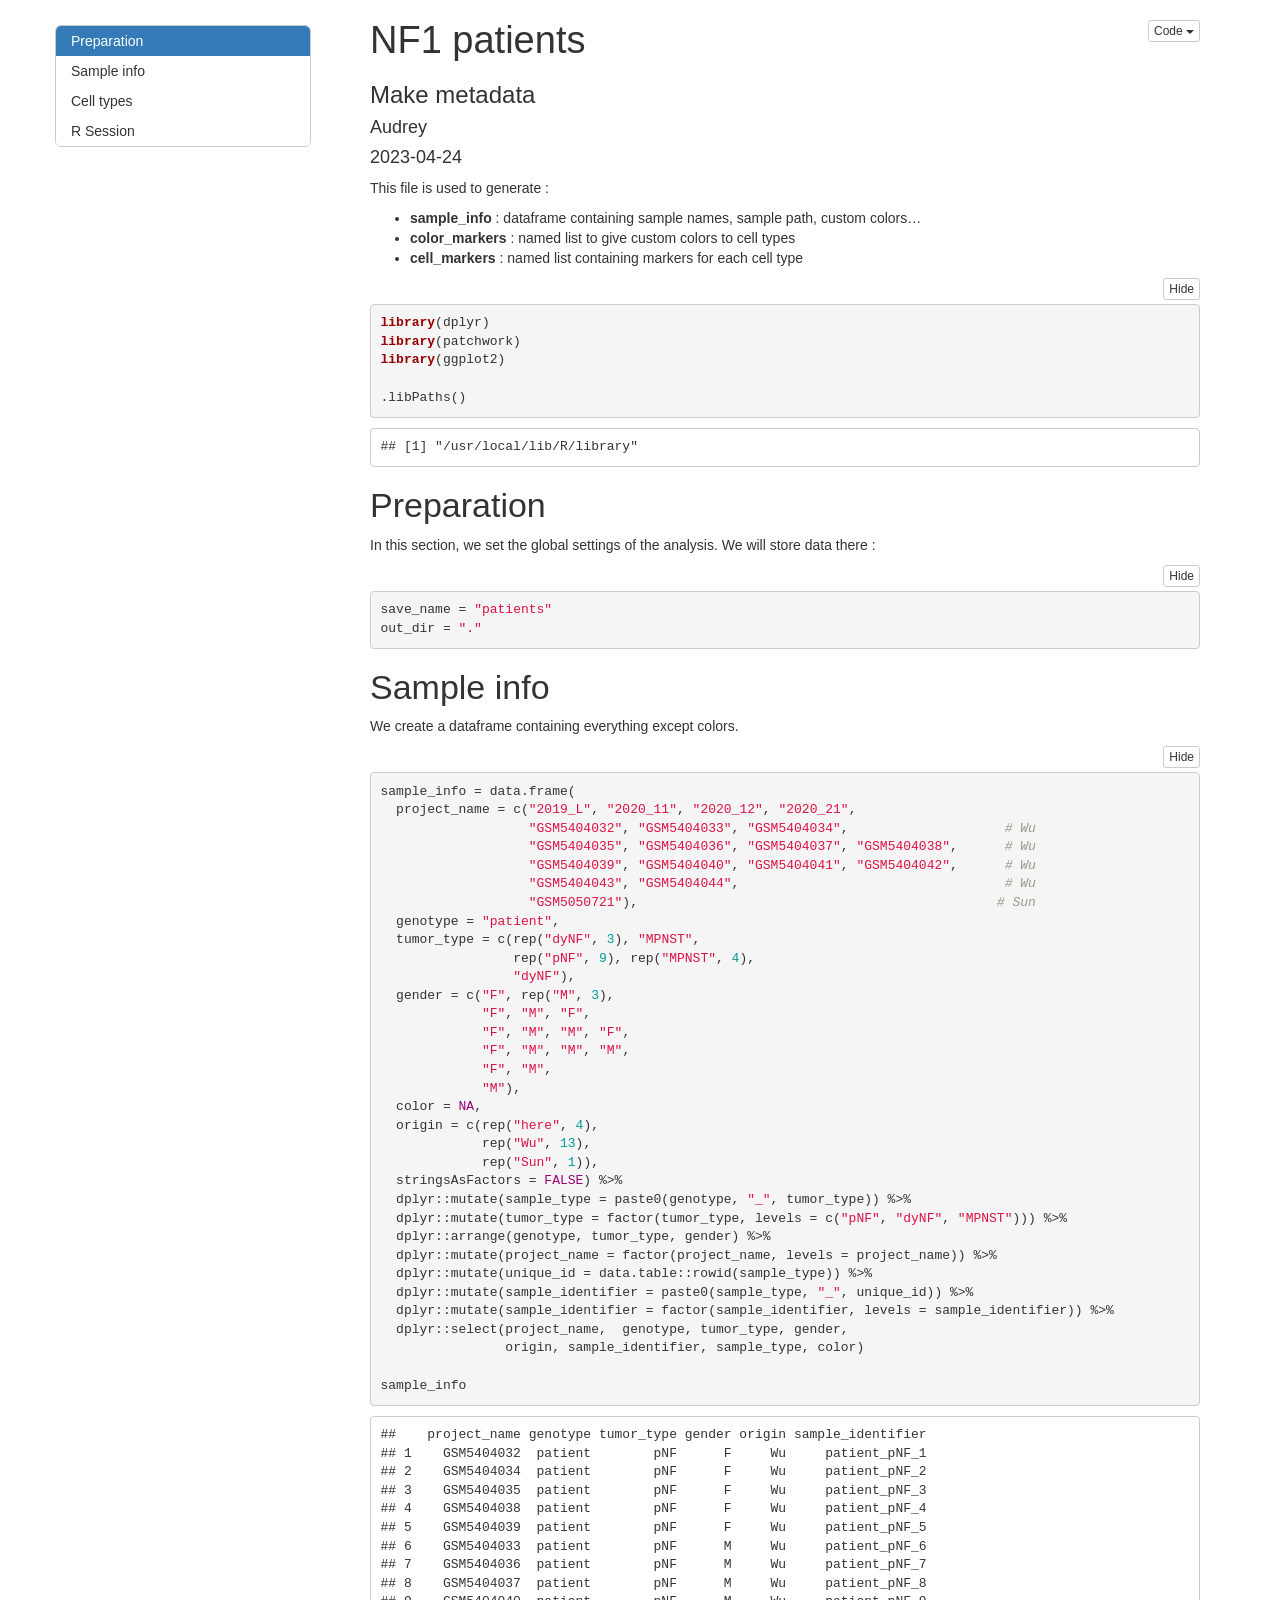
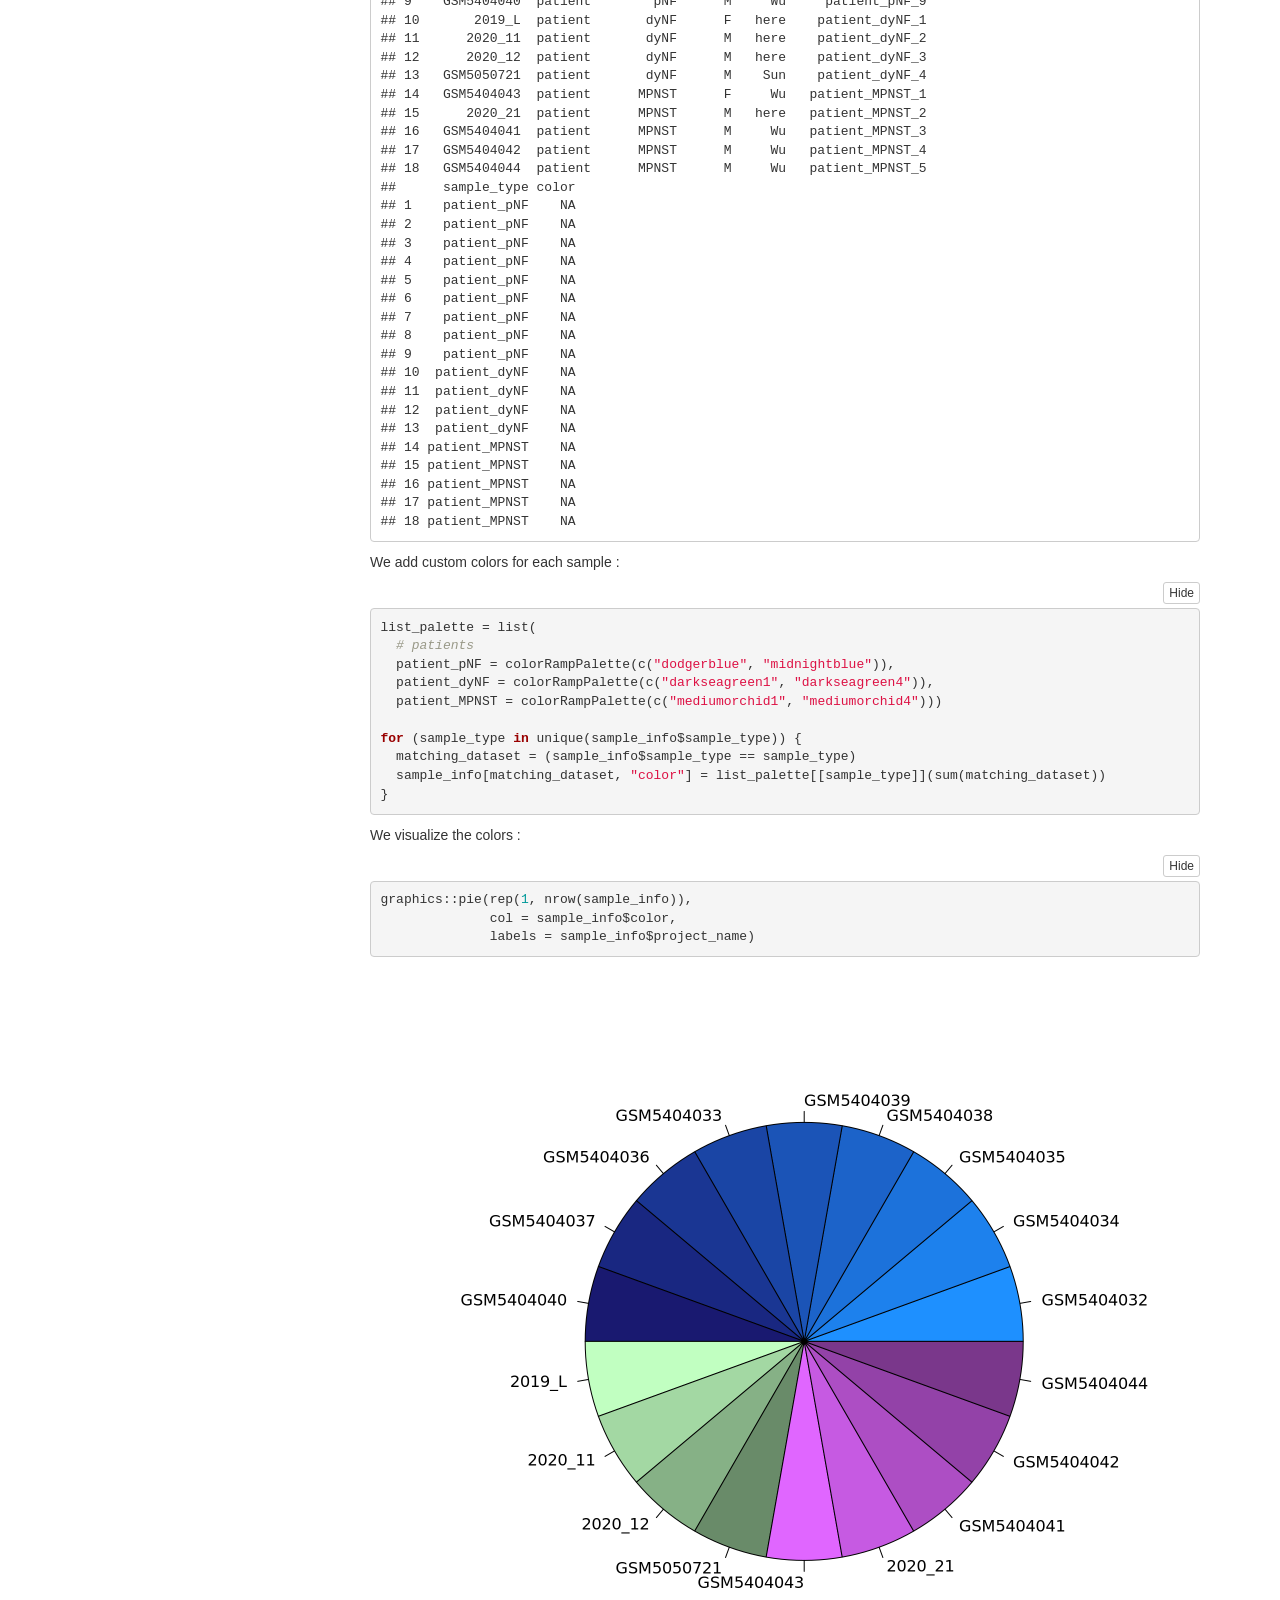
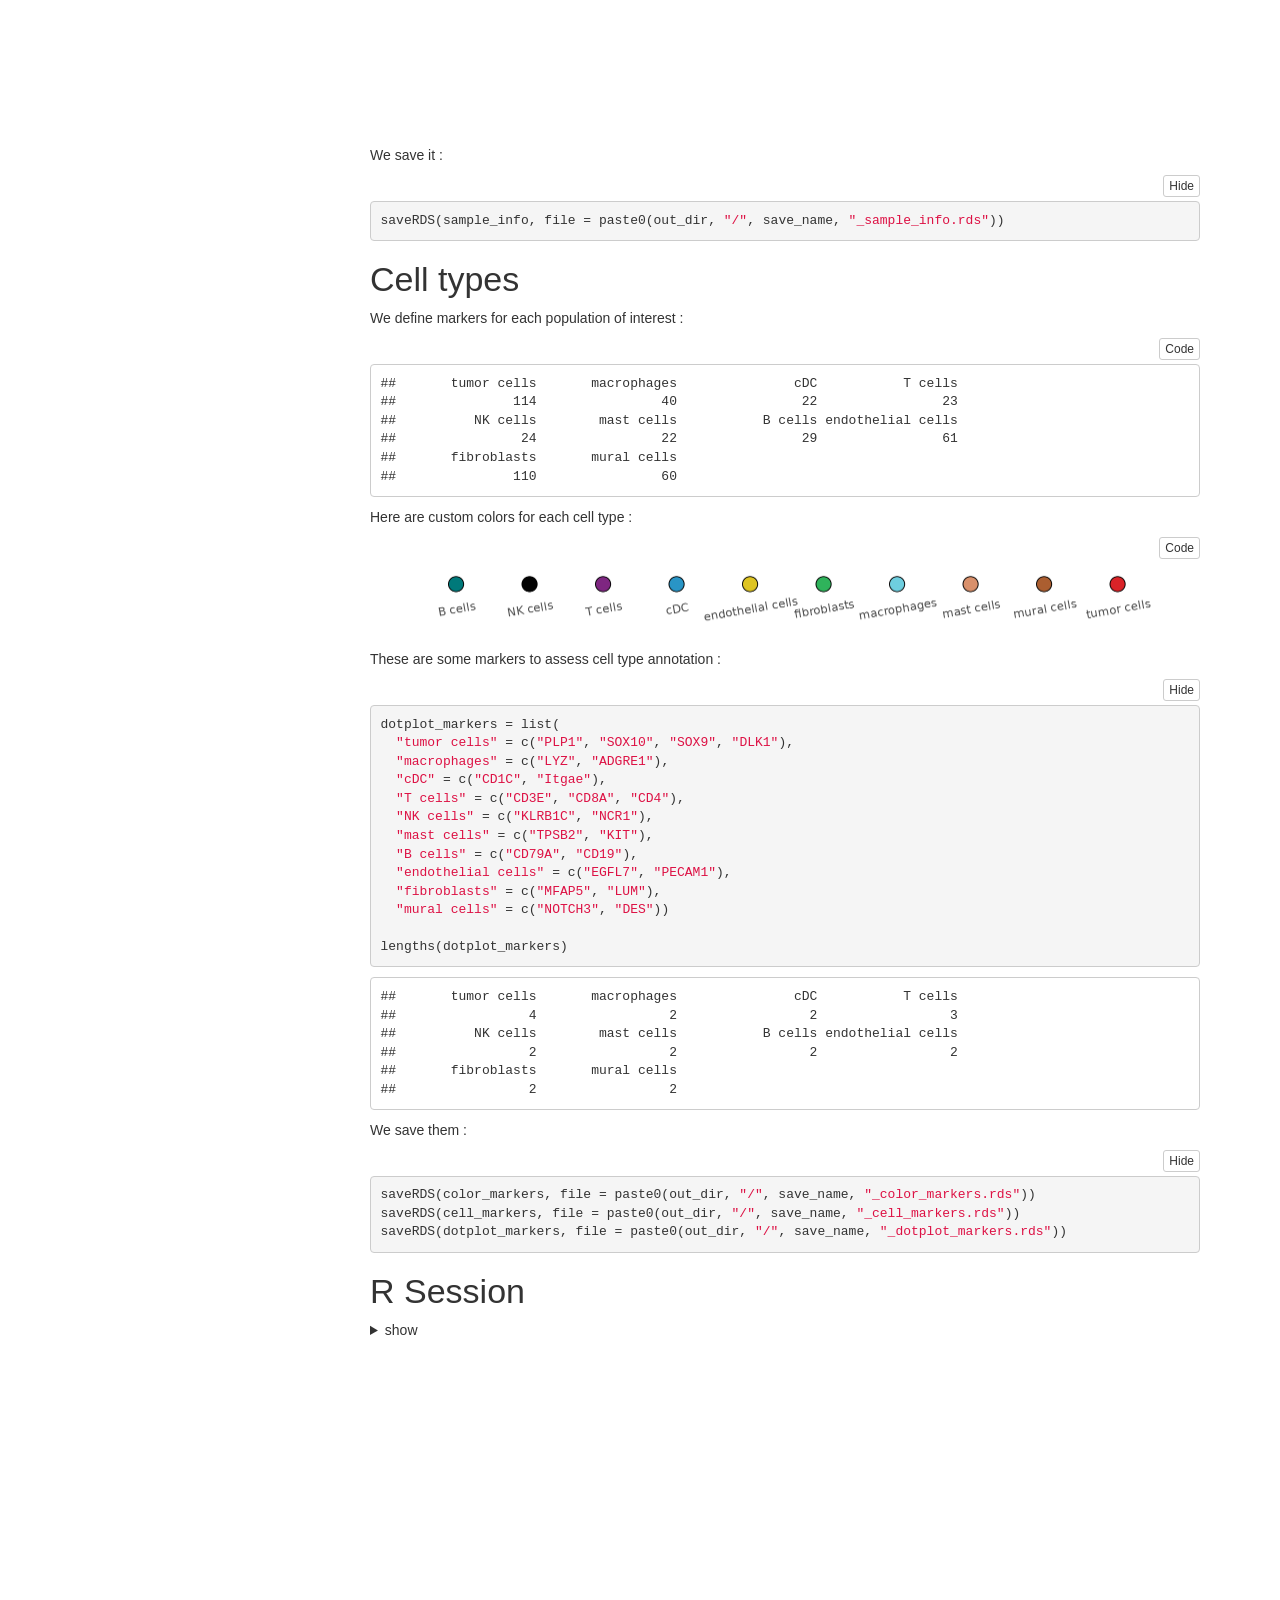
==== commit 0d9c8a92: "update graft + patients + index" ====
--- a/2_patients/1_metadata/1_build_metadata.html
+++ b/2_patients/1_metadata/1_build_metadata.html
@@ -11,7 +11,7 @@
 
 <meta name="author" content="Audrey" />
 
-<meta name="date" content="2023-04-20" />
+<meta name="date" content="2023-04-24" />
 
 <title>NF1 patients</title>
 
@@ -1596,7 +1596,7 @@
 <h1 class="title toc-ignore">NF1 patients</h1>
 <h3 class="subtitle">Make metadata</h3>
 <h4 class="author">Audrey</h4>
-<h4 class="date">2023-04-20</h4>
+<h4 class="date">2023-04-24</h4>
 
 </div>
 
@@ -1638,28 +1638,26 @@
                    &quot;GSM5404035&quot;, &quot;GSM5404036&quot;, &quot;GSM5404037&quot;, &quot;GSM5404038&quot;,      # Wu
                    &quot;GSM5404039&quot;, &quot;GSM5404040&quot;, &quot;GSM5404041&quot;, &quot;GSM5404042&quot;,      # Wu
                    &quot;GSM5404043&quot;, &quot;GSM5404044&quot;,                                  # Wu
-                   &quot;GSM5050721&quot;,                                                # Sun
-                   &quot;GSE183308_1&quot;, &quot;GSE183308_2&quot;), # Zhang
+                   &quot;GSM5050721&quot;),                                              # Sun
   genotype = &quot;patient&quot;,
   tumor_type = c(rep(&quot;dyNF&quot;, 3), &quot;MPNST&quot;,
                  rep(&quot;pNF&quot;, 9), rep(&quot;MPNST&quot;, 4),
-                 &quot;dyNF&quot;, rep(&quot;MPNST&quot;, 2)),
+                 &quot;dyNF&quot;),
   gender = c(&quot;F&quot;, rep(&quot;M&quot;, 3),
              &quot;F&quot;, &quot;M&quot;, &quot;F&quot;,
              &quot;F&quot;, &quot;M&quot;, &quot;M&quot;, &quot;F&quot;,
              &quot;F&quot;, &quot;M&quot;, &quot;M&quot;, &quot;M&quot;,
              &quot;F&quot;, &quot;M&quot;,
-             &quot;M&quot;, &quot;F&quot;, &quot;F&quot;),
+             &quot;M&quot;),
   color = NA,
   origin = c(rep(&quot;here&quot;, 4),
              rep(&quot;Wu&quot;, 13),
-             rep(&quot;Sun&quot;, 1),
-             rep(&quot;Zhang&quot;, 2)),
+             rep(&quot;Sun&quot;, 1)),
   stringsAsFactors = FALSE) %&gt;%
   dplyr::mutate(sample_type = paste0(genotype, &quot;_&quot;, tumor_type)) %&gt;%
-  dplyr::mutate(project_name = factor(project_name, levels = project_name)) %&gt;%
   dplyr::mutate(tumor_type = factor(tumor_type, levels = c(&quot;pNF&quot;, &quot;dyNF&quot;, &quot;MPNST&quot;))) %&gt;%
   dplyr::arrange(genotype, tumor_type, gender) %&gt;%
+  dplyr::mutate(project_name = factor(project_name, levels = project_name)) %&gt;%
   dplyr::mutate(unique_id = data.table::rowid(sample_type)) %&gt;%
   dplyr::mutate(sample_identifier = paste0(sample_type, &quot;_&quot;, unique_id)) %&gt;%
   dplyr::mutate(sample_identifier = factor(sample_identifier, levels = sample_identifier)) %&gt;%
@@ -1682,12 +1680,10 @@
 ## 12      2020_12  patient       dyNF      M   here    patient_dyNF_3
 ## 13   GSM5050721  patient       dyNF      M    Sun    patient_dyNF_4
 ## 14   GSM5404043  patient      MPNST      F     Wu   patient_MPNST_1
-## 15  GSE183308_1  patient      MPNST      F  Zhang   patient_MPNST_2
-## 16  GSE183308_2  patient      MPNST      F  Zhang   patient_MPNST_3
-## 17      2020_21  patient      MPNST      M   here   patient_MPNST_4
-## 18   GSM5404041  patient      MPNST      M     Wu   patient_MPNST_5
-## 19   GSM5404042  patient      MPNST      M     Wu   patient_MPNST_6
-## 20   GSM5404044  patient      MPNST      M     Wu   patient_MPNST_7
+## 15      2020_21  patient      MPNST      M   here   patient_MPNST_2
+## 16   GSM5404041  patient      MPNST      M     Wu   patient_MPNST_3
+## 17   GSM5404042  patient      MPNST      M     Wu   patient_MPNST_4
+## 18   GSM5404044  patient      MPNST      M     Wu   patient_MPNST_5
 ##      sample_type color
 ## 1    patient_pNF    NA
 ## 2    patient_pNF    NA
@@ -1706,9 +1702,7 @@
 ## 15 patient_MPNST    NA
 ## 16 patient_MPNST    NA
 ## 17 patient_MPNST    NA
-## 18 patient_MPNST    NA
-## 19 patient_MPNST    NA
-## 20 patient_MPNST    NA</code></pre>
+## 18 patient_MPNST    NA</code></pre>
 <p>We add custom colors for each sample :</p>
 <pre class="r"><code>list_palette = list(
   # patients
@@ -1724,7 +1718,7 @@
 <pre class="r"><code>graphics::pie(rep(1, nrow(sample_info)),
               col = sample_info$color,
               labels = sample_info$project_name)</code></pre>
-<p><img src="[data-uri]" width="768" style="display: block; margin: auto;" /></p>
+<p><img src="[data-uri]